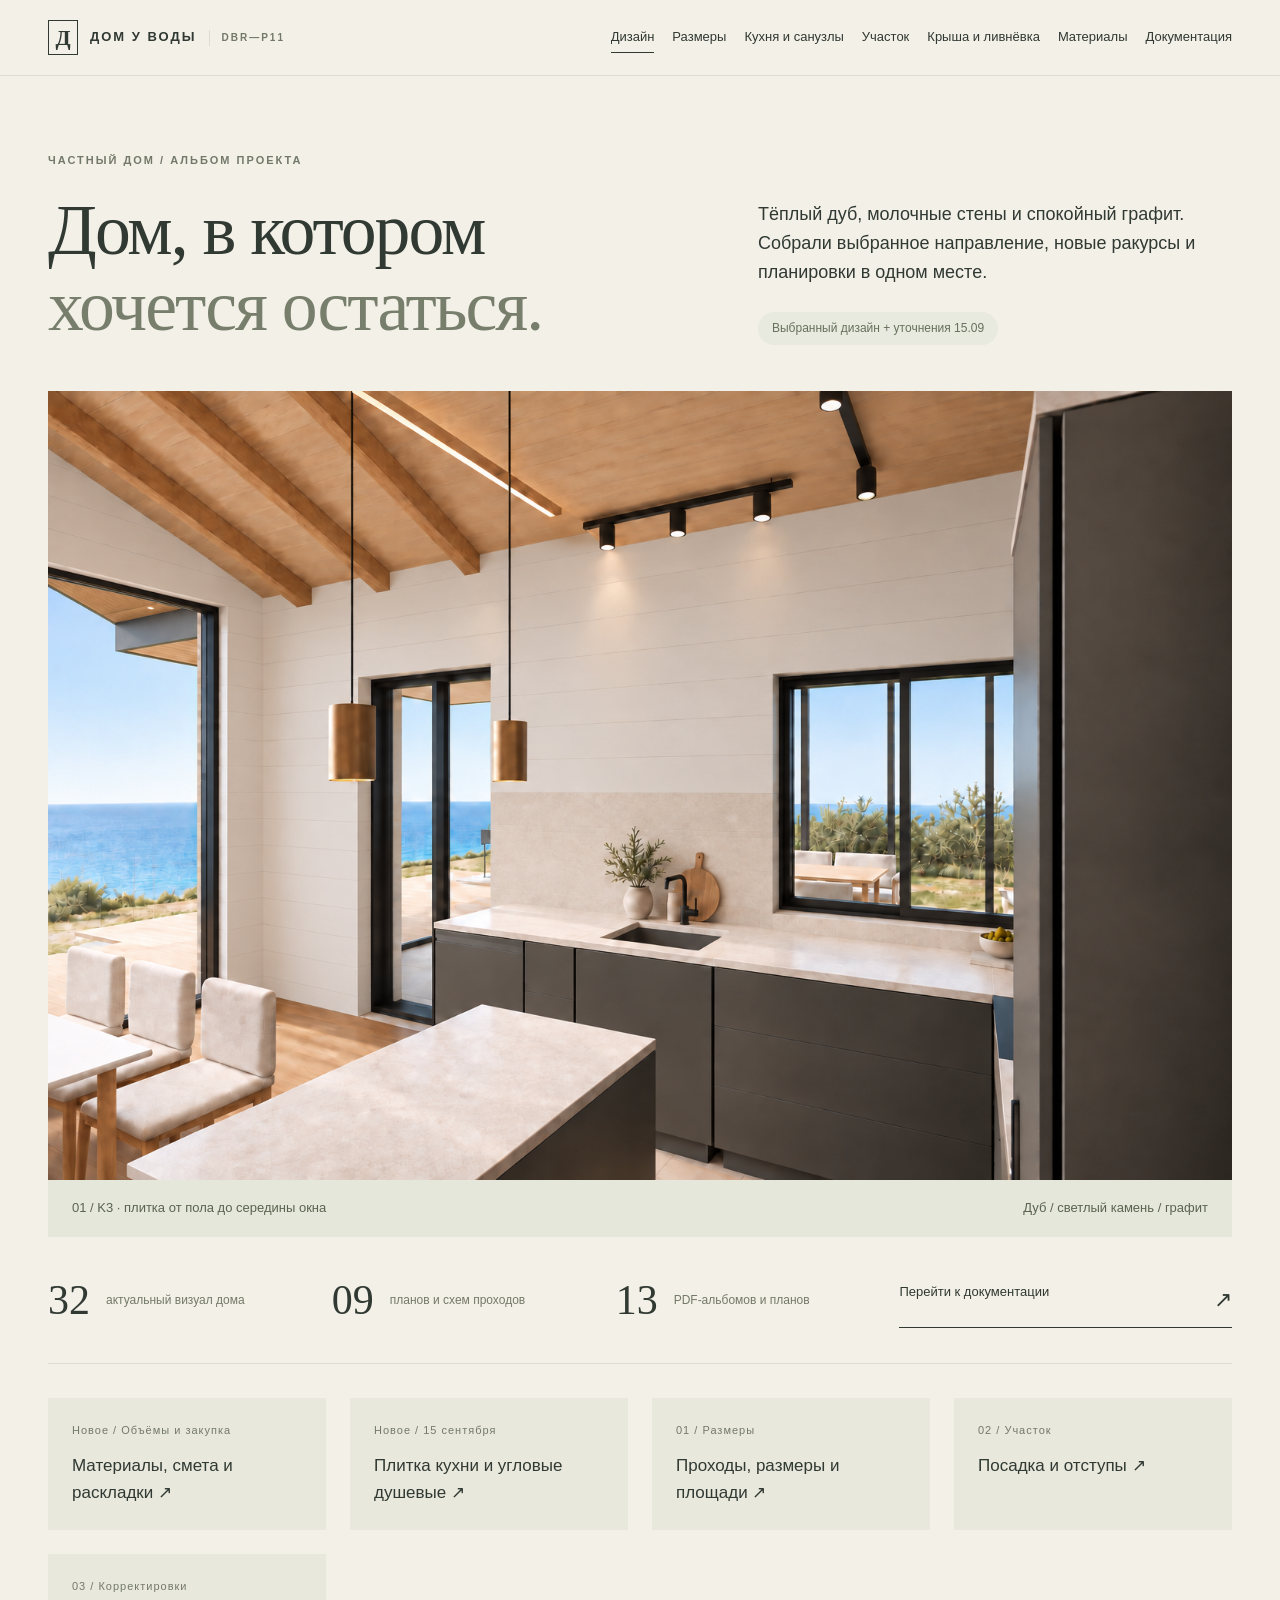
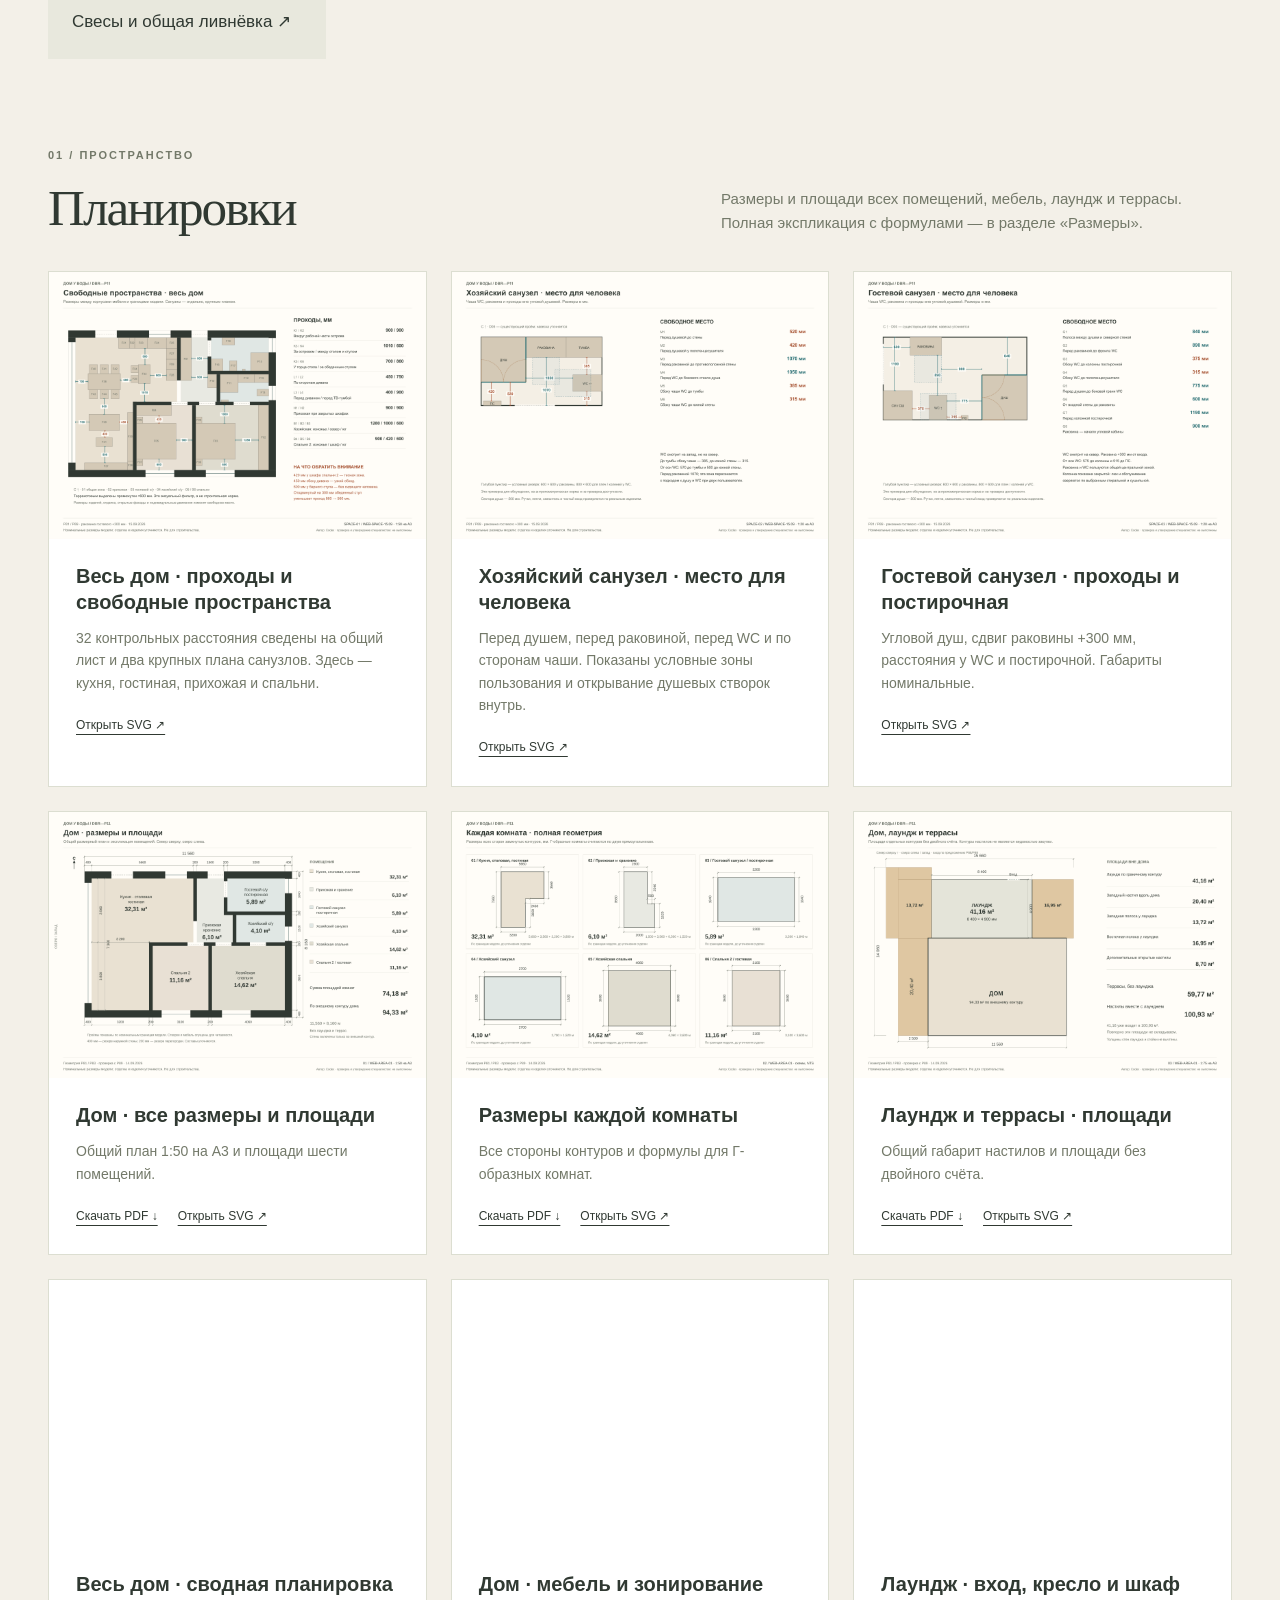
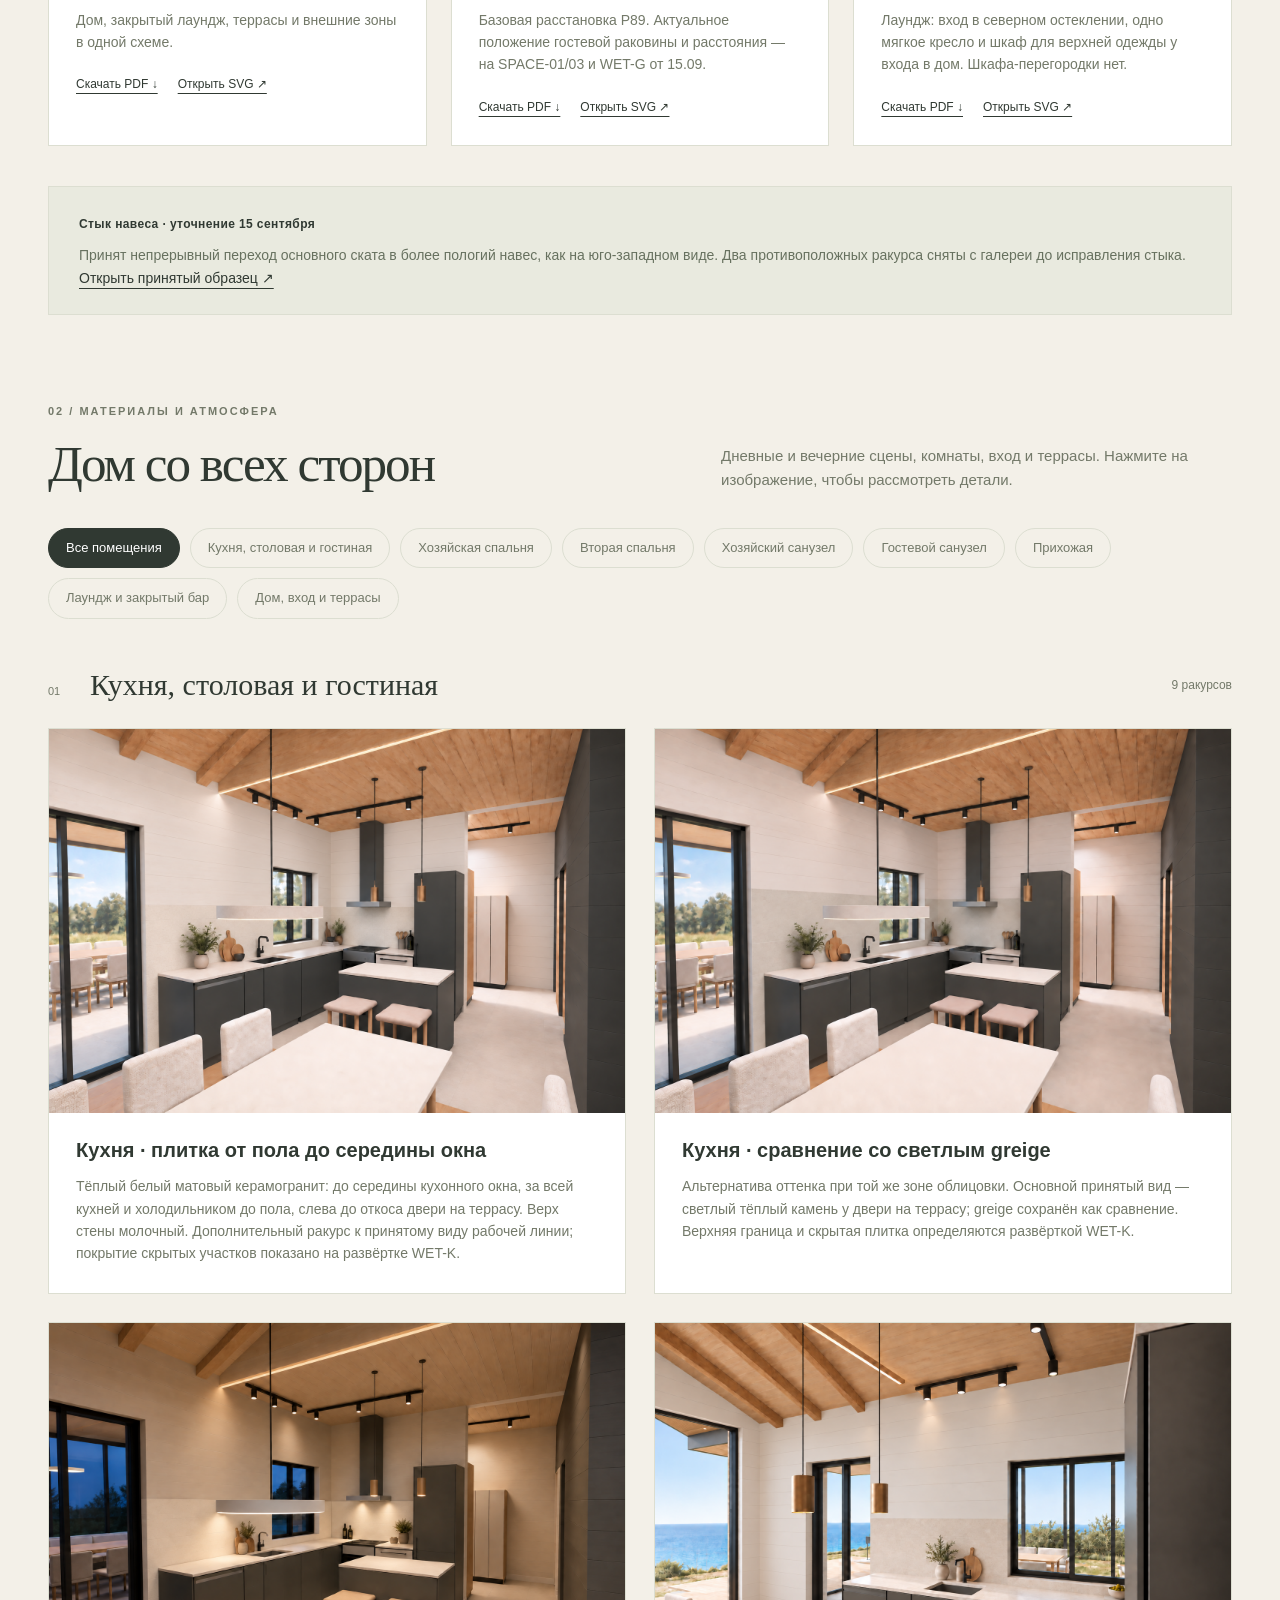
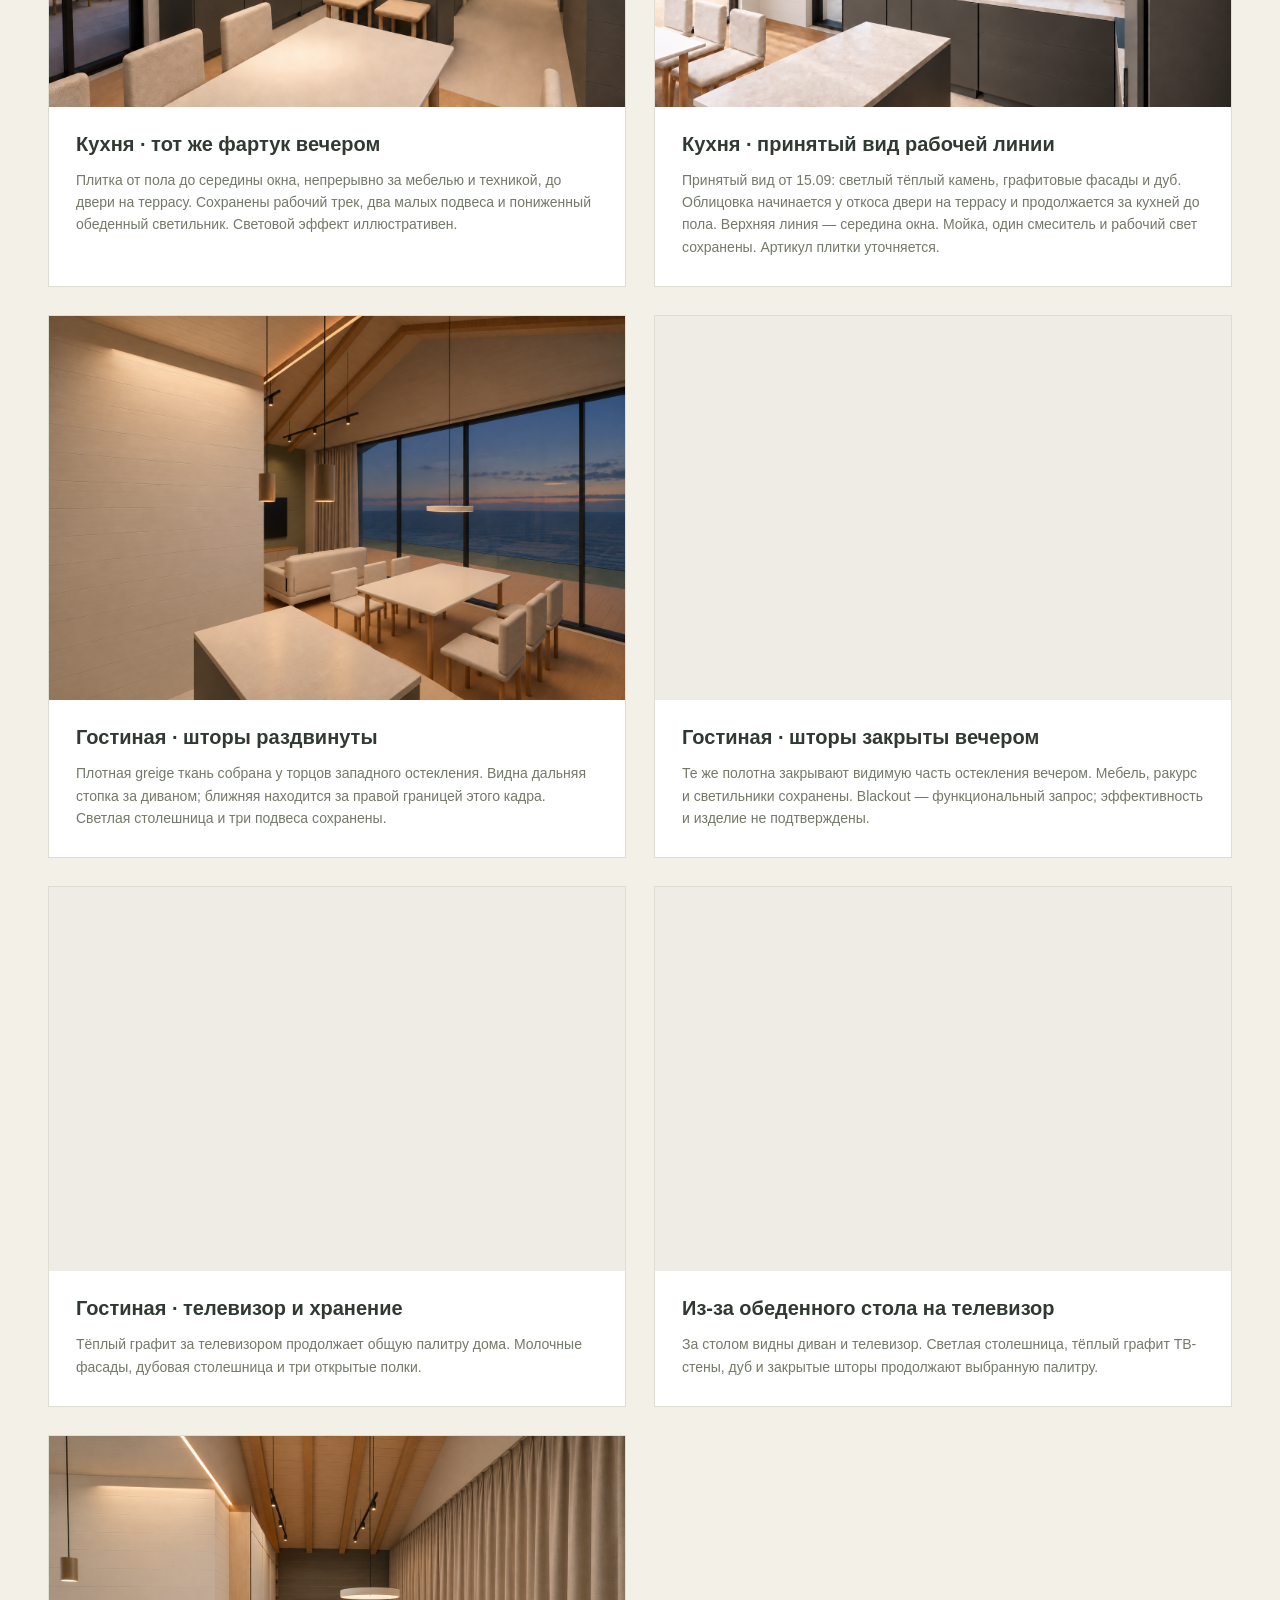
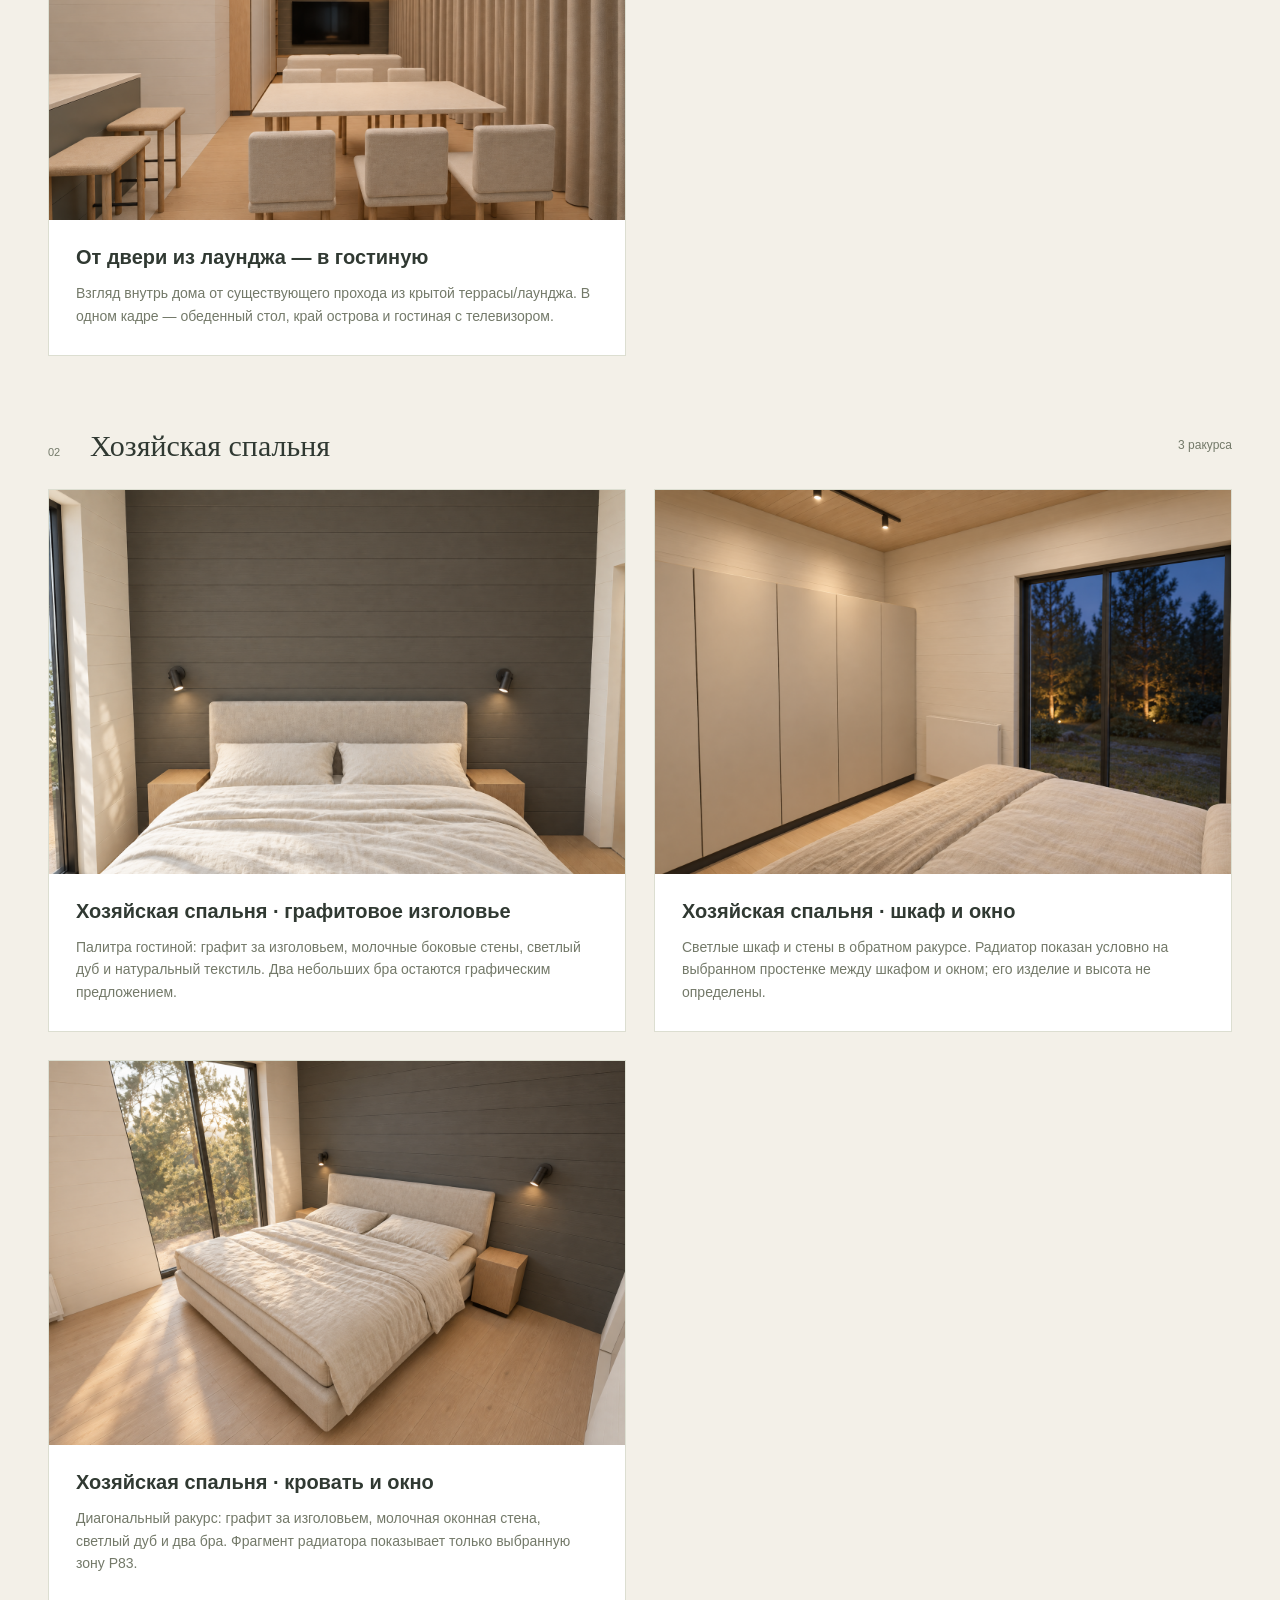
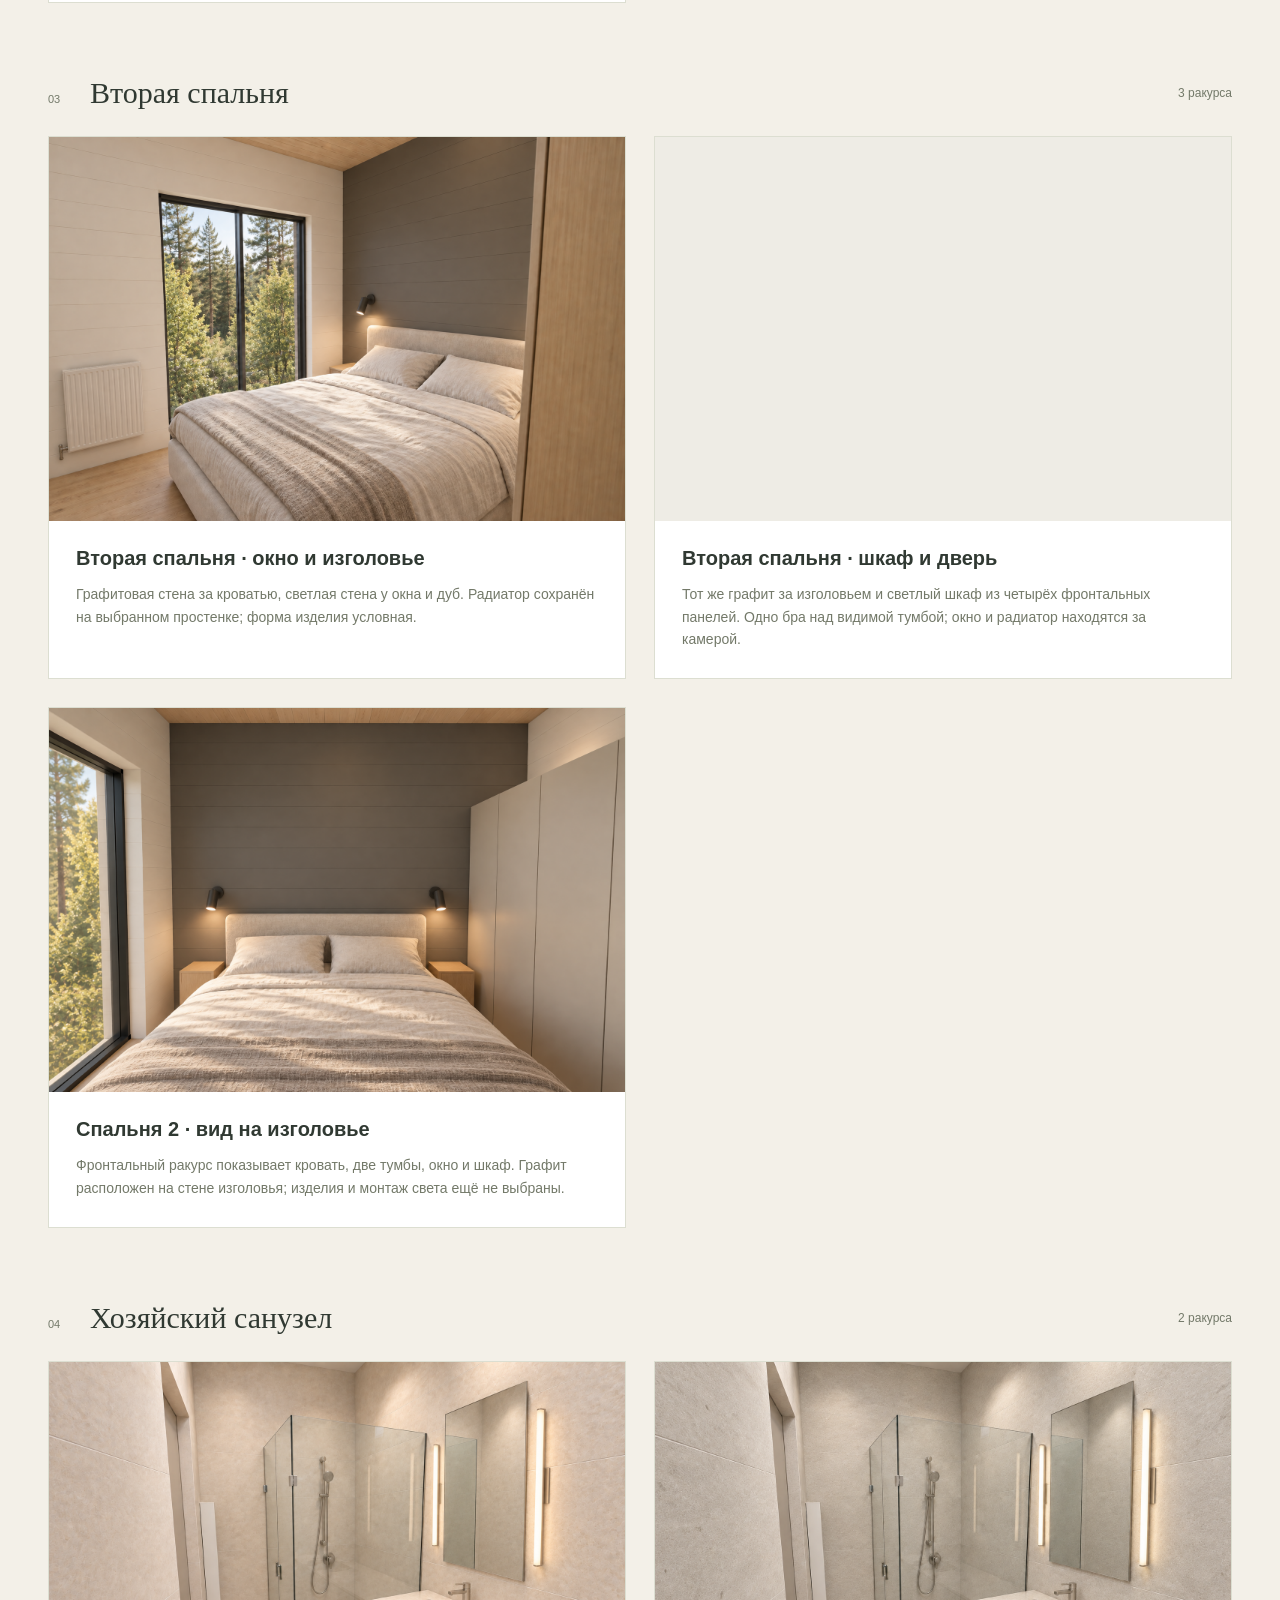
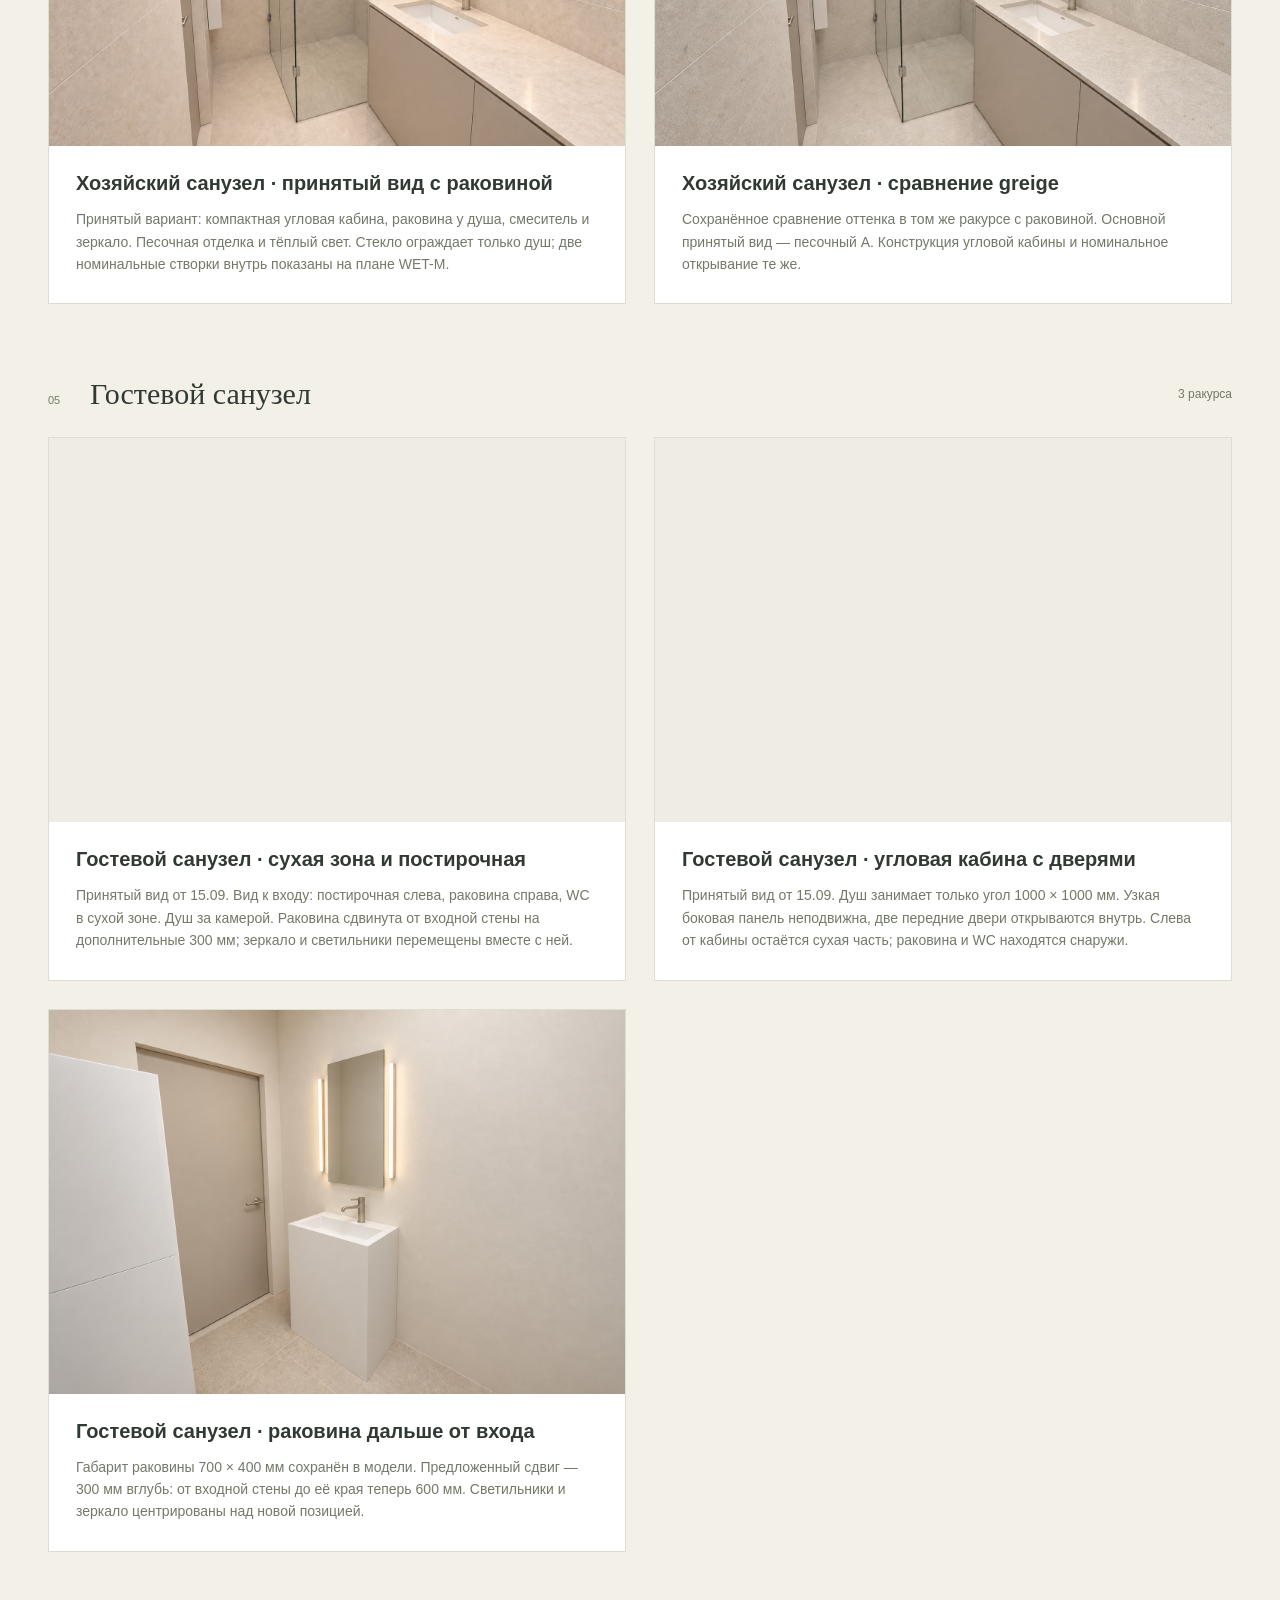
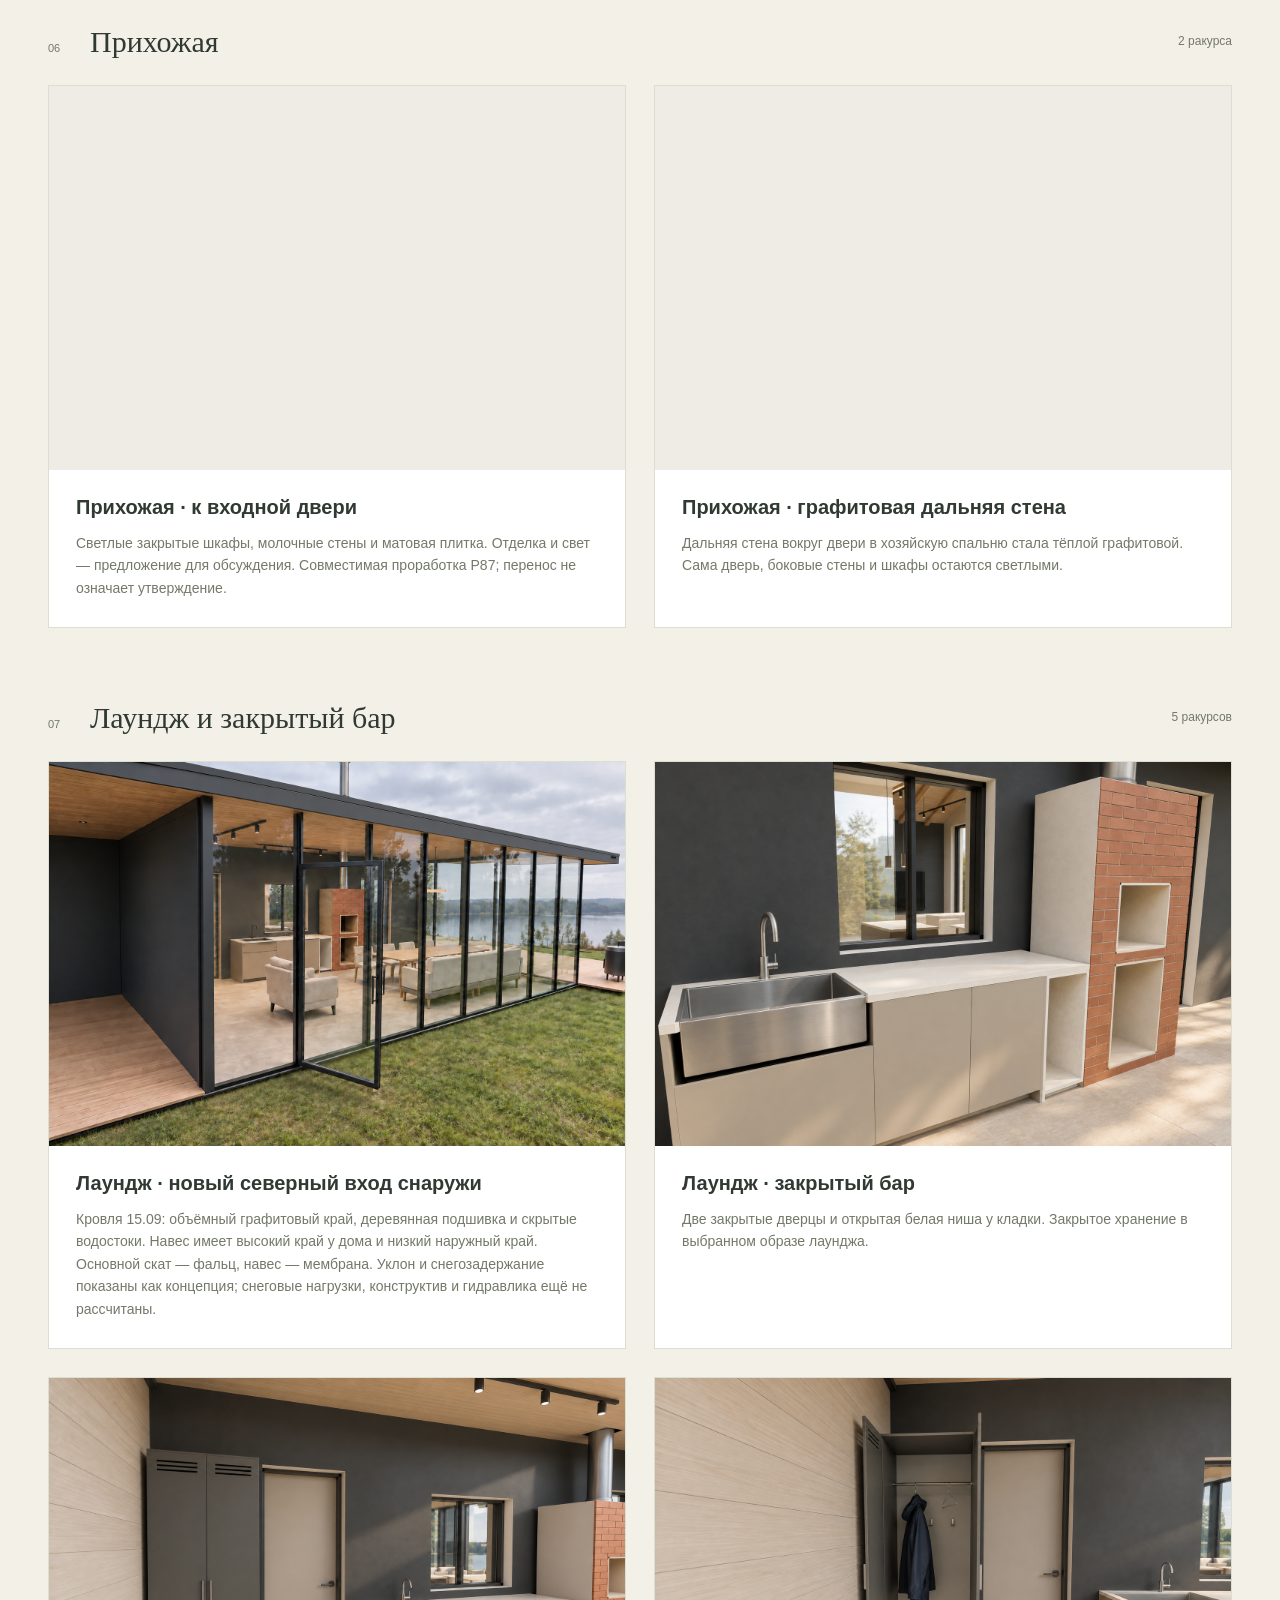
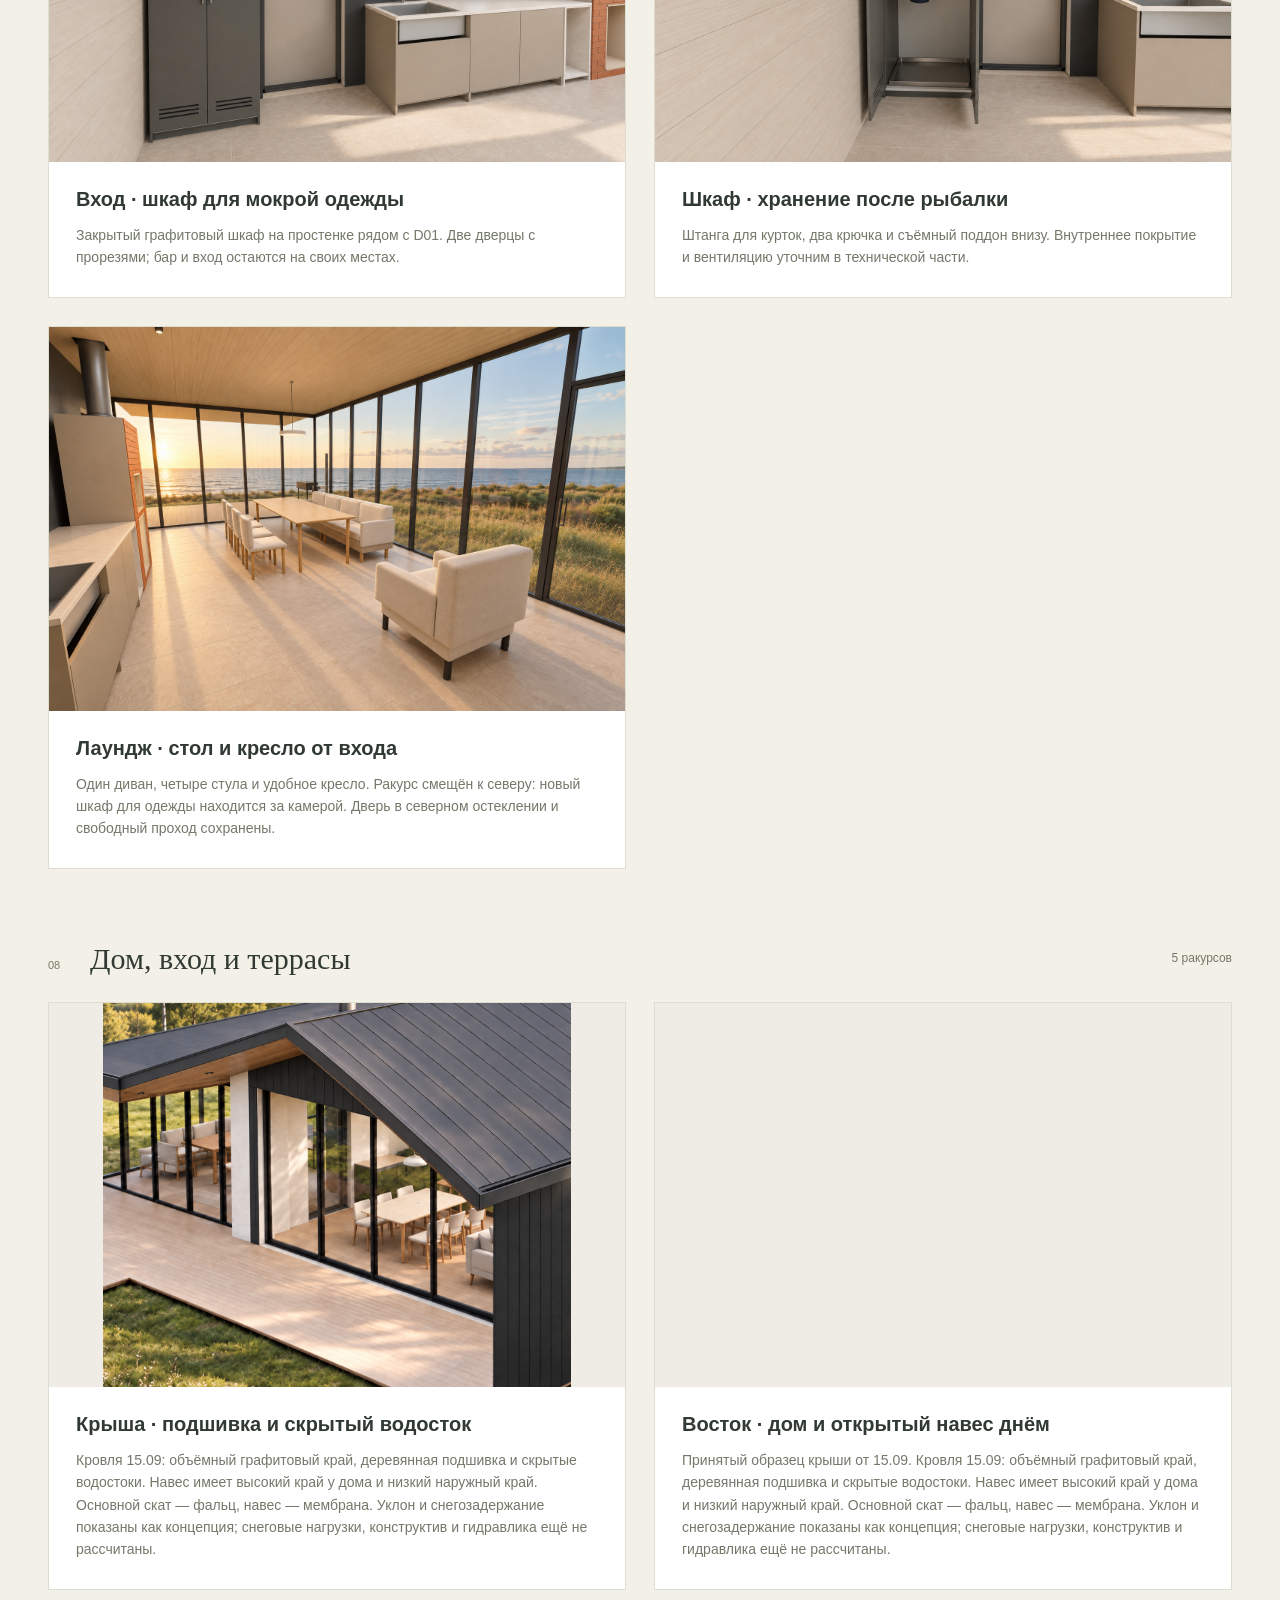
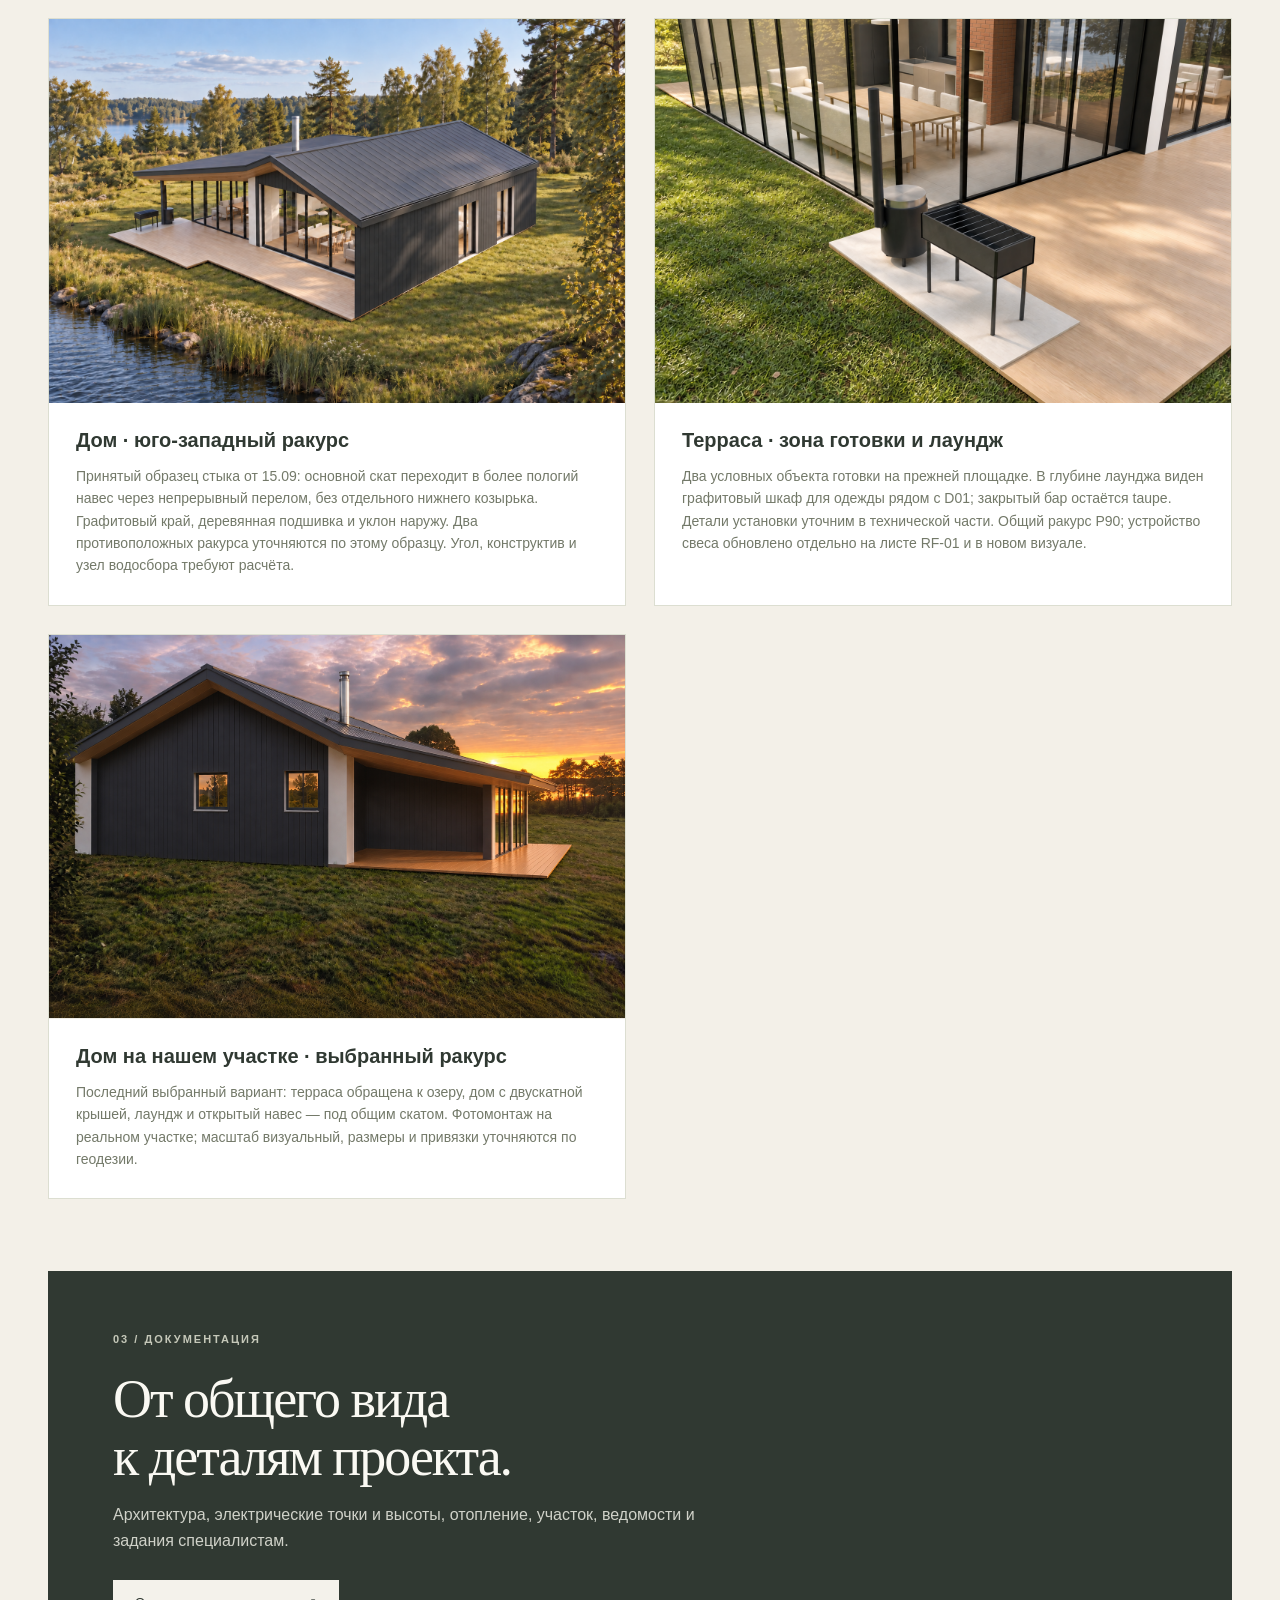
==== docs/index.html @ 64ac526a "Publish Braslav house review site" ====
<!doctype html>
<html lang="ru"><head><meta charset="utf-8"><meta name="viewport" content="width=device-width,initial-scale=1">
<meta name="description" content="Проект дома DBR-P11: планировки, интерьер, экстерьер и техническая документация для согласования.">
<meta name="theme-color" content="#323a35"><title>Дизайн и планировки · Дом у воды</title>
<link rel="stylesheet" href="assets/site.css"><script src="assets/site.js" defer></script></head><body>
<a class="skip" href="#main">К содержанию</a>
<header class="site-header"><a class="brand" href="index.html"><span class="brand-mark">Д</span> ДОМ У ВОДЫ <small>DBR—P11</small></a>
<nav aria-label="Основная навигация"><a aria-current="page" href="index.html">Дизайн</a><a  href="plans.html">Размеры</a><a  href="wet-zones.html">Кухня и санузлы</a><a  href="site-plan.html">Участок</a><a  href="details.html">Крыша и ливнёвка</a><a  href="materials.html">Материалы</a><a  href="technical.html">Документация</a></nav></header>
<main id="main"><section class="intro wrap"><div><p class="eyebrow">Частный дом / Альбом проекта</p><h1>Дом, в котором<br><em>хочется остаться.</em></h1></div><div class="intro-side"><p>Тёплый дуб, молочные стены и спокойный графит. Собрали выбранное направление, новые ракурсы и планировки в одном месте.</p><span class="pill">Выбранный дизайн + уточнения 15.09</span></div></section>
<div class="hero wrap"><a class="zoom" href="assets/wet-2026-09-15/kitchen-midwindow-island.png" data-title="Кухня · принятый вид рабочей линии"><img src="assets/wet-2026-09-15/kitchen-midwindow-island.png" width="1536" height="1024" loading="eager" decoding="async" alt="Кухня · принятый вид рабочей линии"><span class="zoom-label">Смотреть крупнее ↗</span></a><div class="hero-caption"><span>01 / K3 · плитка от пола до середины окна</span><span>Дуб / светлый камень / графит</span></div></div>
<div class="stats wrap"><div><strong>32</strong><span>актуальный визуал дома</span></div><div><strong>09</strong><span>планов и схем проходов</span></div><div><strong>13</strong><span>PDF-альбомов и планов</span></div><a href="technical.html">Перейти к документации <span>↗</span></a></div>
<div class="update-links wrap"><a href="materials.html"><span>Новое / Объёмы и закупка</span><strong>Материалы, смета и раскладки ↗</strong></a><a href="wet-zones.html"><span>Новое / 15 сентября</span><strong>Плитка кухни и угловые душевые ↗</strong></a><a href="plans.html"><span>01 / Размеры</span><strong>Проходы, размеры и площади ↗</strong></a><a href="site-plan.html"><span>02 / Участок</span><strong>Посадка и отступы ↗</strong></a><a href="details.html"><span>03 / Корректировки</span><strong>Свесы и общая ливнёвка ↗</strong></a></div><section class="section wrap" id="plans"><div class="section-heading"><div><p class="eyebrow">01 / Пространство</p><h2>Планировки</h2></div><p>Размеры и площади всех помещений, мебель, лаундж и террасы. Полная экспликация с формулами — в разделе «Размеры».</p></div><div class="plan-grid"><article class="visual-card"><a class="zoom" href="assets/space-2026-09-15/SPACE-01-house.png" data-title="Весь дом · проходы и свободные пространства"><img src="assets/space-2026-09-15/SPACE-01-house.png" width="2200" height="1556" loading="lazy" decoding="async" alt="Весь дом · проходы и свободные пространства"><span class="zoom-label">Смотреть крупнее ↗</span></a><div class="card-copy"><h3>Весь дом · проходы и свободные пространства</h3><p>32 контрольных расстояния сведены на общий лист и два крупных плана санузлов. Здесь — кухня, гостиная, прихожая и спальни.</p><div class="file-links"><a class="" href="assets/space-2026-09-15/SPACE-01-house.svg">Открыть SVG ↗</a></div></div></article><article class="visual-card"><a class="zoom" href="assets/space-2026-09-15/SPACE-02-master.png" data-title="Хозяйский санузел · место для человека"><img src="assets/space-2026-09-15/SPACE-02-master.png" width="2200" height="1556" loading="lazy" decoding="async" alt="Хозяйский санузел · место для человека"><span class="zoom-label">Смотреть крупнее ↗</span></a><div class="card-copy"><h3>Хозяйский санузел · место для человека</h3><p>Перед душем, перед раковиной, перед WC и по сторонам чаши. Показаны условные зоны пользования и открывание душевых створок внутрь.</p><div class="file-links"><a class="" href="assets/space-2026-09-15/SPACE-02-master.svg">Открыть SVG ↗</a></div></div></article><article class="visual-card"><a class="zoom" href="assets/space-2026-09-15/SPACE-03-guest.png" data-title="Гостевой санузел · проходы и постирочная"><img src="assets/space-2026-09-15/SPACE-03-guest.png" width="2200" height="1556" loading="lazy" decoding="async" alt="Гостевой санузел · проходы и постирочная"><span class="zoom-label">Смотреть крупнее ↗</span></a><div class="card-copy"><h3>Гостевой санузел · проходы и постирочная</h3><p>Угловой душ, сдвиг раковины +300 мм, расстояния у WC и постирочной. Габариты номинальные.</p><div class="file-links"><a class="" href="assets/space-2026-09-15/SPACE-03-guest.svg">Открыть SVG ↗</a></div></div></article><article class="visual-card"><a class="zoom" href="assets/plans/AREA-01-house.png" data-title="Дом · все размеры и площади"><img src="assets/plans/AREA-01-house.png" width="2200" height="1556" loading="lazy" decoding="async" alt="Дом · все размеры и площади"><span class="zoom-label">Смотреть крупнее ↗</span></a><div class="card-copy"><h3>Дом · все размеры и площади</h3><p>Общий план 1:50 на A3 и площади шести помещений.</p><div class="file-links"><a class="" href="assets/plans/DBR-P11-room-dimensions.pdf">Скачать PDF ↓</a><a class="" href="assets/plans/AREA-01-house.svg">Открыть SVG ↗</a></div></div></article><article class="visual-card"><a class="zoom" href="assets/plans/AREA-02-rooms.png" data-title="Размеры каждой комнаты"><img src="assets/plans/AREA-02-rooms.png" width="2200" height="1556" loading="lazy" decoding="async" alt="Размеры каждой комнаты"><span class="zoom-label">Смотреть крупнее ↗</span></a><div class="card-copy"><h3>Размеры каждой комнаты</h3><p>Все стороны контуров и формулы для Г-образных комнат.</p><div class="file-links"><a class="" href="assets/plans/DBR-P11-room-dimensions.pdf">Скачать PDF ↓</a><a class="" href="assets/plans/AREA-02-rooms.svg">Открыть SVG ↗</a></div></div></article><article class="visual-card"><a class="zoom" href="assets/plans/AREA-03-terraces.png" data-title="Лаундж и террасы · площади"><img src="assets/plans/AREA-03-terraces.png" width="2200" height="1556" loading="lazy" decoding="async" alt="Лаундж и террасы · площади"><span class="zoom-label">Смотреть крупнее ↗</span></a><div class="card-copy"><h3>Лаундж и террасы · площади</h3><p>Общий габарит настилов и площади без двойного счёта.</p><div class="file-links"><a class="" href="assets/plans/DBR-P11-room-dimensions.pdf">Скачать PDF ↓</a><a class="" href="assets/plans/AREA-03-terraces.svg">Открыть SVG ↗</a></div></div></article><article class="visual-card"><a class="zoom" href="assets/plans/P89-PLAN-01.png" data-title="Весь дом · сводная планировка"><img src="assets/plans/P89-PLAN-01.png" width="2000" height="1415" loading="lazy" decoding="async" alt="Весь дом · сводная планировка"><span class="zoom-label">Смотреть крупнее ↗</span></a><div class="card-copy"><h3>Весь дом · сводная планировка</h3><p>Дом, закрытый лаундж, террасы и внешние зоны в одной схеме.</p><div class="file-links"><a class="" href="assets/technical/P89/P89-PLAN-01.pdf">Скачать PDF ↓</a><a class="" href="assets/plans/P89-PLAN-01.svg">Открыть SVG ↗</a></div></div></article><article class="visual-card"><a class="zoom" href="assets/plans/P89-PLAN-02.png" data-title="Дом · мебель и зонирование"><img src="assets/plans/P89-PLAN-02.png" width="2000" height="1415" loading="lazy" decoding="async" alt="Дом · мебель и зонирование"><span class="zoom-label">Смотреть крупнее ↗</span></a><div class="card-copy"><h3>Дом · мебель и зонирование</h3><p>Базовая расстановка P89. Актуальное положение гостевой раковины и расстояния — на SPACE-01/03 и WET-G от 15.09.</p><div class="file-links"><a class="" href="assets/technical/P89/P89-PLAN-02.pdf">Скачать PDF ↓</a><a class="" href="assets/plans/P89-PLAN-02.svg">Открыть SVG ↗</a></div></div></article><article class="visual-card"><a class="zoom" href="assets/plans/P89-PLAN-03.png" data-title="Лаундж · вход, кресло и шкаф"><img src="assets/plans/P89-PLAN-03.png" width="2000" height="1415" loading="lazy" decoding="async" alt="Лаундж · вход, кресло и шкаф"><span class="zoom-label">Смотреть крупнее ↗</span></a><div class="card-copy"><h3>Лаундж · вход, кресло и шкаф</h3><p>Лаундж: вход в северном остеклении, одно мягкое кресло и шкаф для верхней одежды у входа в дом. Шкафа-перегородки нет.</p><div class="file-links"><a class="" href="assets/technical/P89/P89-PLAN-03.pdf">Скачать PDF ↓</a><a class="" href="assets/plans/P89-PLAN-03.svg">Открыть SVG ↗</a></div></div></article></div></section>
<div class="status-note wrap spaced"><strong>Стык навеса · уточнение 15 сентября</strong><p>Принят непрерывный переход основного ската в более пологий навес, как на юго-западном виде. Два противоположных ракурса сняты с галереи до исправления стыка.</p><a href="details.html#roof">Открыть принятый образец ↗</a></div><section class="section wrap" id="gallery"><div class="section-heading"><div><p class="eyebrow">02 / Материалы и атмосфера</p><h2>Дом со всех сторон</h2></div><p>Дневные и вечерние сцены, комнаты, вход и террасы. Нажмите на изображение, чтобы рассмотреть детали.</p></div>
<div class="room-nav" role="group" aria-label="Фильтр по помещениям"><button class="selected" data-room="all" aria-pressed="true">Все помещения</button><button data-room="common" aria-pressed="false">Кухня, столовая и гостиная</button><button data-room="master_bedroom" aria-pressed="false">Хозяйская спальня</button><button data-room="bedroom2" aria-pressed="false">Вторая спальня</button><button data-room="master_bath" aria-pressed="false">Хозяйский санузел</button><button data-room="guest_bath" aria-pressed="false">Гостевой санузел</button><button data-room="hall" aria-pressed="false">Прихожая</button><button data-room="lounge" aria-pressed="false">Лаундж и закрытый бар</button><button data-room="exterior" aria-pressed="false">Дом, вход и террасы</button></div><div id="rooms"><section class="room-section" data-section="common"><div class="room-heading"><h3><span>01</span>Кухня, столовая и гостиная</h3><span>9 ракурсов</span></div><div class="visual-grid"><article class="visual-card"><a class="zoom" href="assets/wet-2026-09-15/kitchen-midwindow-ivory.png" data-title="Кухня · плитка от пола до середины окна"><img src="assets/wet-2026-09-15/kitchen-midwindow-ivory.png" width="1536" height="1024" loading="lazy" decoding="async" alt="Кухня · плитка от пола до середины окна"><span class="zoom-label">Смотреть крупнее ↗</span></a><div class="card-copy"><h3>Кухня · плитка от пола до середины окна</h3><p>Тёплый белый матовый керамогранит: до середины кухонного окна, за всей кухней и холодильником до пола, слева до откоса двери на террасу. Верх стены молочный. Дополнительный ракурс к принятому виду рабочей линии; покрытие скрытых участков показано на развёртке WET-K.</p></div></article><article class="visual-card"><a class="zoom" href="assets/wet-2026-09-15/kitchen-midwindow-greige.png" data-title="Кухня · сравнение со светлым greige"><img src="assets/wet-2026-09-15/kitchen-midwindow-greige.png" width="1536" height="1024" loading="lazy" decoding="async" alt="Кухня · сравнение со светлым greige"><span class="zoom-label">Смотреть крупнее ↗</span></a><div class="card-copy"><h3>Кухня · сравнение со светлым greige</h3><p>Альтернатива оттенка при той же зоне облицовки. Основной принятый вид — светлый тёплый камень у двери на террасу; greige сохранён как сравнение. Верхняя граница и скрытая плитка определяются развёрткой WET-K.</p></div></article><article class="visual-card"><a class="zoom" href="assets/wet-2026-09-15/kitchen-midwindow-evening.png" data-title="Кухня · тот же фартук вечером"><img src="assets/wet-2026-09-15/kitchen-midwindow-evening.png" width="1536" height="1024" loading="lazy" decoding="async" alt="Кухня · тот же фартук вечером"><span class="zoom-label">Смотреть крупнее ↗</span></a><div class="card-copy"><h3>Кухня · тот же фартук вечером</h3><p>Плитка от пола до середины окна, непрерывно за мебелью и техникой, до двери на террасу. Сохранены рабочий трек, два малых подвеса и пониженный обеденный светильник. Световой эффект иллюстративен.</p></div></article><article class="visual-card"><a class="zoom" href="assets/wet-2026-09-15/kitchen-midwindow-island.png" data-title="Кухня · принятый вид рабочей линии"><img src="assets/wet-2026-09-15/kitchen-midwindow-island.png" width="1536" height="1024" loading="lazy" decoding="async" alt="Кухня · принятый вид рабочей линии"><span class="zoom-label">Смотреть крупнее ↗</span></a><div class="card-copy"><h3>Кухня · принятый вид рабочей линии</h3><p>Принятый вид от 15.09: светлый тёплый камень, графитовые фасады и дуб. Облицовка начинается у откоса двери на террасу и продолжается за кухней до пола. Верхняя линия — середина окна. Мойка, один смеситель и рабочий свет сохранены. Артикул плитки уточняется.</p></div></article><article class="visual-card"><a class="zoom" href="assets/visuals/living-curtains-open.png" data-title="Гостиная · шторы раздвинуты"><img src="assets/visuals/living-curtains-open.png" width="1536" height="1024" loading="lazy" decoding="async" alt="Гостиная · шторы раздвинуты"><span class="zoom-label">Смотреть крупнее ↗</span></a><div class="card-copy"><h3>Гостиная · шторы раздвинуты</h3><p>Плотная greige ткань собрана у торцов западного остекления. Видна дальняя стопка за диваном; ближняя находится за правой границей этого кадра. Светлая столешница и три подвеса сохранены.</p></div></article><article class="visual-card"><a class="zoom" href="assets/visuals/living-curtains-closed.png" data-title="Гостиная · шторы закрыты вечером"><img src="assets/visuals/living-curtains-closed.png" width="1536" height="1024" loading="lazy" decoding="async" alt="Гостиная · шторы закрыты вечером"><span class="zoom-label">Смотреть крупнее ↗</span></a><div class="card-copy"><h3>Гостиная · шторы закрыты вечером</h3><p>Те же полотна закрывают видимую часть остекления вечером. Мебель, ракурс и светильники сохранены. Blackout — функциональный запрос; эффективность и изделие не подтверждены.</p></div></article><article class="visual-card"><a class="zoom" href="assets/visuals/living-media-current.png" data-title="Гостиная · телевизор и хранение"><img src="assets/visuals/living-media-current.png" width="1536" height="1024" loading="lazy" decoding="async" alt="Гостиная · телевизор и хранение"><span class="zoom-label">Смотреть крупнее ↗</span></a><div class="card-copy"><h3>Гостиная · телевизор и хранение</h3><p>Тёплый графит за телевизором продолжает общую палитру дома. Молочные фасады, дубовая столешница и три открытые полки.</p></div></article><article class="visual-card"><a class="zoom" href="assets/visuals/living-behind-dining-to-tv.png" data-title="Из-за обеденного стола на телевизор"><img src="assets/visuals/living-behind-dining-to-tv.png" width="1536" height="1024" loading="lazy" decoding="async" alt="Из-за обеденного стола на телевизор"><span class="zoom-label">Смотреть крупнее ↗</span></a><div class="card-copy"><h3>Из-за обеденного стола на телевизор</h3><p>За столом видны диван и телевизор. Светлая столешница, тёплый графит ТВ-стены, дуб и закрытые шторы продолжают выбранную палитру.</p></div></article><article class="visual-card"><a class="zoom" href="assets/visuals/living-from-D02-threshold.png" data-title="От двери из лаунджа — в гостиную"><img src="assets/visuals/living-from-D02-threshold.png" width="1536" height="1024" loading="lazy" decoding="async" alt="От двери из лаунджа — в гостиную"><span class="zoom-label">Смотреть крупнее ↗</span></a><div class="card-copy"><h3>От двери из лаунджа — в гостиную</h3><p>Взгляд внутрь дома от существующего прохода из крытой террасы/лаунджа. В одном кадре — обеденный стол, край острова и гостиная с телевизором.</p></div></article></div></section><section class="room-section" data-section="master_bedroom"><div class="room-heading"><h3><span>02</span>Хозяйская спальня</h3><span>3 ракурса</span></div><div class="visual-grid"><article class="visual-card"><a class="zoom" href="assets/visuals/master-bedroom-main.png" data-title="Хозяйская спальня · графитовое изголовье"><img src="assets/visuals/master-bedroom-main.png" width="1536" height="1024" loading="lazy" decoding="async" alt="Хозяйская спальня · графитовое изголовье"><span class="zoom-label">Смотреть крупнее ↗</span></a><div class="card-copy"><h3>Хозяйская спальня · графитовое изголовье</h3><p>Палитра гостиной: графит за изголовьем, молочные боковые стены, светлый дуб и натуральный текстиль. Два небольших бра остаются графическим предложением.</p></div></article><article class="visual-card"><a class="zoom" href="assets/visuals/master-bedroom-reverse.png" data-title="Хозяйская спальня · шкаф и окно"><img src="assets/visuals/master-bedroom-reverse.png" width="1536" height="1024" loading="lazy" decoding="async" alt="Хозяйская спальня · шкаф и окно"><span class="zoom-label">Смотреть крупнее ↗</span></a><div class="card-copy"><h3>Хозяйская спальня · шкаф и окно</h3><p>Светлые шкаф и стены в обратном ракурсе. Радиатор показан условно на выбранном простенке между шкафом и окном; его изделие и высота не определены.</p></div></article><article class="visual-card"><a class="zoom" href="assets/visuals/master-bedroom-diagonal.png" data-title="Хозяйская спальня · кровать и окно"><img src="assets/visuals/master-bedroom-diagonal.png" width="1536" height="1024" loading="lazy" decoding="async" alt="Хозяйская спальня · кровать и окно"><span class="zoom-label">Смотреть крупнее ↗</span></a><div class="card-copy"><h3>Хозяйская спальня · кровать и окно</h3><p>Диагональный ракурс: графит за изголовьем, молочная оконная стена, светлый дуб и два бра. Фрагмент радиатора показывает только выбранную зону P83.</p></div></article></div></section><section class="room-section" data-section="bedroom2"><div class="room-heading"><h3><span>03</span>Вторая спальня</h3><span>3 ракурса</span></div><div class="visual-grid"><article class="visual-card"><a class="zoom" href="assets/visuals/bedroom2-main.png" data-title="Вторая спальня · окно и изголовье"><img src="assets/visuals/bedroom2-main.png" width="1536" height="1024" loading="lazy" decoding="async" alt="Вторая спальня · окно и изголовье"><span class="zoom-label">Смотреть крупнее ↗</span></a><div class="card-copy"><h3>Вторая спальня · окно и изголовье</h3><p>Графитовая стена за кроватью, светлая стена у окна и дуб. Радиатор сохранён на выбранном простенке; форма изделия условная.</p></div></article><article class="visual-card"><a class="zoom" href="assets/visuals/bedroom2-reverse.png" data-title="Вторая спальня · шкаф и дверь"><img src="assets/visuals/bedroom2-reverse.png" width="1536" height="1024" loading="lazy" decoding="async" alt="Вторая спальня · шкаф и дверь"><span class="zoom-label">Смотреть крупнее ↗</span></a><div class="card-copy"><h3>Вторая спальня · шкаф и дверь</h3><p>Тот же графит за изголовьем и светлый шкаф из четырёх фронтальных панелей. Одно бра над видимой тумбой; окно и радиатор находятся за камерой.</p></div></article><article class="visual-card"><a class="zoom" href="assets/visuals/bedroom2-front.png" data-title="Спальня 2 · вид на изголовье"><img src="assets/visuals/bedroom2-front.png" width="1536" height="1024" loading="lazy" decoding="async" alt="Спальня 2 · вид на изголовье"><span class="zoom-label">Смотреть крупнее ↗</span></a><div class="card-copy"><h3>Спальня 2 · вид на изголовье</h3><p>Фронтальный ракурс показывает кровать, две тумбы, окно и шкаф. Графит расположен на стене изголовья; изделия и монтаж света ещё не выбраны.</p></div></article></div></section><section class="room-section" data-section="master_bath"><div class="room-heading"><h3><span>04</span>Хозяйский санузел</h3><span>2 ракурса</span></div><div class="visual-grid"><article class="visual-card"><a class="zoom" href="assets/wet-2026-09-15/master-accepted-basin.png" data-title="Хозяйский санузел · принятый вид с раковиной"><img src="assets/wet-2026-09-15/master-accepted-basin.png" width="1536" height="1024" loading="lazy" decoding="async" alt="Хозяйский санузел · принятый вид с раковиной"><span class="zoom-label">Смотреть крупнее ↗</span></a><div class="card-copy"><h3>Хозяйский санузел · принятый вид с раковиной</h3><p>Принятый вариант: компактная угловая кабина, раковина у душа, смеситель и зеркало. Песочная отделка и тёплый свет. Стекло ограждает только душ; две номинальные створки внутрь показаны на плане WET-M.</p></div></article><article class="visual-card"><a class="zoom" href="assets/wet-2026-09-15/master-basin-greige.png" data-title="Хозяйский санузел · сравнение greige"><img src="assets/wet-2026-09-15/master-basin-greige.png" width="1536" height="1024" loading="lazy" decoding="async" alt="Хозяйский санузел · сравнение greige"><span class="zoom-label">Смотреть крупнее ↗</span></a><div class="card-copy"><h3>Хозяйский санузел · сравнение greige</h3><p>Сохранённое сравнение оттенка в том же ракурсе с раковиной. Основной принятый вид — песочный A. Конструкция угловой кабины и номинальное открывание те же.</p></div></article></div></section><section class="room-section" data-section="guest_bath"><div class="room-heading"><h3><span>05</span>Гостевой санузел</h3><span>3 ракурса</span></div><div class="visual-grid"><article class="visual-card"><a class="zoom" href="assets/wet-2026-09-15/guest-dry-zone.png" data-title="Гостевой санузел · сухая зона и постирочная"><img src="assets/wet-2026-09-15/guest-dry-zone.png" width="1536" height="1024" loading="lazy" decoding="async" alt="Гостевой санузел · сухая зона и постирочная"><span class="zoom-label">Смотреть крупнее ↗</span></a><div class="card-copy"><h3>Гостевой санузел · сухая зона и постирочная</h3><p>Принятый вид от 15.09. Вид к входу: постирочная слева, раковина справа, WC в сухой зоне. Душ за камерой. Раковина сдвинута от входной стены на дополнительные 300 мм; зеркало и светильники перемещены вместе с ней.</p></div></article><article class="visual-card"><a class="zoom" href="assets/wet-2026-09-15/guest-shower-corner.png" data-title="Гостевой санузел · угловая кабина с дверями"><img src="assets/wet-2026-09-15/guest-shower-corner.png" width="1536" height="1024" loading="lazy" decoding="async" alt="Гостевой санузел · угловая кабина с дверями"><span class="zoom-label">Смотреть крупнее ↗</span></a><div class="card-copy"><h3>Гостевой санузел · угловая кабина с дверями</h3><p>Принятый вид от 15.09. Душ занимает только угол 1000 × 1000 мм. Узкая боковая панель неподвижна, две передние двери открываются внутрь. Слева от кабины остаётся сухая часть; раковина и WC находятся снаружи.</p></div></article><article class="visual-card"><a class="zoom" href="assets/wet-2026-09-15/guest-basin-shift.png" data-title="Гостевой санузел · раковина дальше от входа"><img src="assets/wet-2026-09-15/guest-basin-shift.png" width="1536" height="1024" loading="lazy" decoding="async" alt="Гостевой санузел · раковина дальше от входа"><span class="zoom-label">Смотреть крупнее ↗</span></a><div class="card-copy"><h3>Гостевой санузел · раковина дальше от входа</h3><p>Габарит раковины 700 × 400 мм сохранён в модели. Предложенный сдвиг — 300 мм вглубь: от входной стены до её края теперь 600 мм. Светильники и зеркало центрированы над новой позицией.</p></div></article></div></section><section class="room-section" data-section="hall"><div class="room-heading"><h3><span>06</span>Прихожая</h3><span>2 ракурса</span></div><div class="visual-grid"><article class="visual-card"><a class="zoom" href="assets/visuals/hall-to-entry.png" data-title="Прихожая · к входной двери"><img src="assets/visuals/hall-to-entry.png" width="1536" height="1024" loading="lazy" decoding="async" alt="Прихожая · к входной двери"><span class="zoom-label">Смотреть крупнее ↗</span></a><div class="card-copy"><h3>Прихожая · к входной двери</h3><p>Светлые закрытые шкафы, молочные стены и матовая плитка. Отделка и свет — предложение для обсуждения. Совместимая проработка P87; перенос не означает утверждение.</p></div></article><article class="visual-card"><a class="zoom" href="assets/visuals/hall-graphite-endwall.png" data-title="Прихожая · графитовая дальняя стена"><img src="assets/visuals/hall-graphite-endwall.png" width="1536" height="1024" loading="lazy" decoding="async" alt="Прихожая · графитовая дальняя стена"><span class="zoom-label">Смотреть крупнее ↗</span></a><div class="card-copy"><h3>Прихожая · графитовая дальняя стена</h3><p>Дальняя стена вокруг двери в хозяйскую спальню стала тёплой графитовой. Сама дверь, боковые стены и шкафы остаются светлыми.</p></div></article></div></section><section class="room-section" data-section="lounge"><div class="room-heading"><h3><span>07</span>Лаундж и закрытый бар</h3><span>5 ракурсов</span></div><div class="visual-grid"><article class="visual-card"><a class="zoom" href="assets/rain-2026-09-15/lounge-entry.png" data-title="Лаундж · новый северный вход снаружи"><img src="assets/rain-2026-09-15/lounge-entry.png" width="1536" height="1024" loading="lazy" decoding="async" alt="Лаундж · новый северный вход снаружи"><span class="zoom-label">Смотреть крупнее ↗</span></a><div class="card-copy"><h3>Лаундж · новый северный вход снаружи</h3><p>Кровля 15.09: объёмный графитовый край, деревянная подшивка и скрытые водостоки. Навес имеет высокий край у дома и низкий наружный край. Основной скат — фальц, навес — мембрана. Уклон и снегозадержание показаны как концепция; снеговые нагрузки, конструктив и гидравлика ещё не рассчитаны.</p></div></article><article class="visual-card"><a class="zoom" href="assets/visuals/bar-current.png" data-title="Лаундж · закрытый бар"><img src="assets/visuals/bar-current.png" width="1536" height="1024" loading="lazy" decoding="async" alt="Лаундж · закрытый бар"><span class="zoom-label">Смотреть крупнее ↗</span></a><div class="card-copy"><h3>Лаундж · закрытый бар</h3><p>Две закрытые дверцы и открытая белая ниша у кладки. Закрытое хранение в выбранном образе лаунджа.</p></div></article><article class="visual-card"><a class="zoom" href="assets/visuals/wet-coat-cabinet-closed.png" data-title="Вход · шкаф для мокрой одежды"><img src="assets/visuals/wet-coat-cabinet-closed.png" width="1536" height="1024" loading="lazy" decoding="async" alt="Вход · шкаф для мокрой одежды"><span class="zoom-label">Смотреть крупнее ↗</span></a><div class="card-copy"><h3>Вход · шкаф для мокрой одежды</h3><p>Закрытый графитовый шкаф на простенке рядом с D01. Две дверцы с прорезями; бар и вход остаются на своих местах.</p></div></article><article class="visual-card"><a class="zoom" href="assets/visuals/wet-coat-cabinet-open.png" data-title="Шкаф · хранение после рыбалки"><img src="assets/visuals/wet-coat-cabinet-open.png" width="1536" height="1024" loading="lazy" decoding="async" alt="Шкаф · хранение после рыбалки"><span class="zoom-label">Смотреть крупнее ↗</span></a><div class="card-copy"><h3>Шкаф · хранение после рыбалки</h3><p>Штанга для курток, два крючка и съёмный поддон внизу. Внутреннее покрытие и вентиляцию уточним в технической части.</p></div></article><article class="visual-card"><a class="zoom" href="assets/visuals/lounge-entry-wet-armchair.png" data-title="Лаундж · стол и кресло от входа"><img src="assets/visuals/lounge-entry-wet-armchair.png" width="1536" height="1024" loading="lazy" decoding="async" alt="Лаундж · стол и кресло от входа"><span class="zoom-label">Смотреть крупнее ↗</span></a><div class="card-copy"><h3>Лаундж · стол и кресло от входа</h3><p>Один диван, четыре стула и удобное кресло. Ракурс смещён к северу: новый шкаф для одежды находится за камерой. Дверь в северном остеклении и свободный проход сохранены.</p></div></article></div></section><section class="room-section" data-section="exterior"><div class="room-heading"><h3><span>08</span>Дом, вход и террасы</h3><span>5 ракурсов</span></div><div class="visual-grid"><article class="visual-card"><a class="zoom" href="assets/rain-2026-09-15/roof-soffit-membrane.png" data-title="Крыша · подшивка и скрытый водосток"><img src="assets/rain-2026-09-15/roof-soffit-membrane.png" width="1385" height="1136" loading="lazy" decoding="async" alt="Крыша · подшивка и скрытый водосток"><span class="zoom-label">Смотреть крупнее ↗</span></a><div class="card-copy"><h3>Крыша · подшивка и скрытый водосток</h3><p>Кровля 15.09: объёмный графитовый край, деревянная подшивка и скрытые водостоки. Навес имеет высокий край у дома и низкий наружный край. Основной скат — фальц, навес — мембрана. Уклон и снегозадержание показаны как концепция; снеговые нагрузки, конструктив и гидравлика ещё не рассчитаны.</p></div></article><article class="visual-card"><a class="zoom" href="assets/rain-2026-09-15/exterior-east.png" data-title="Восток · дом и открытый навес днём"><img src="assets/rain-2026-09-15/exterior-east.png" width="1536" height="1024" loading="lazy" decoding="async" alt="Восток · дом и открытый навес днём"><span class="zoom-label">Смотреть крупнее ↗</span></a><div class="card-copy"><h3>Восток · дом и открытый навес днём</h3><p>Принятый образец крыши от 15.09. Кровля 15.09: объёмный графитовый край, деревянная подшивка и скрытые водостоки. Навес имеет высокий край у дома и низкий наружный край. Основной скат — фальц, навес — мембрана. Уклон и снегозадержание показаны как концепция; снеговые нагрузки, конструктив и гидравлика ещё не рассчитаны.</p></div></article><article class="visual-card"><a class="zoom" href="assets/rain-2026-09-15/exterior-southwest.png" data-title="Дом · юго-западный ракурс"><img src="assets/rain-2026-09-15/exterior-southwest.png" width="1536" height="1024" loading="lazy" decoding="async" alt="Дом · юго-западный ракурс"><span class="zoom-label">Смотреть крупнее ↗</span></a><div class="card-copy"><h3>Дом · юго-западный ракурс</h3><p>Принятый образец стыка от 15.09: основной скат переходит в более пологий навес через непрерывный перелом, без отдельного нижнего козырька. Графитовый край, деревянная подшивка и уклон наружу. Два противоположных ракурса уточняются по этому образцу. Угол, конструктив и узел водосбора требуют расчёта.</p></div></article><article class="visual-card"><a class="zoom" href="assets/visuals/terrace-cooking-wet-current.png" data-title="Терраса · зона готовки и лаундж"><img src="assets/visuals/terrace-cooking-wet-current.png" width="1536" height="1024" loading="lazy" decoding="async" alt="Терраса · зона готовки и лаундж"><span class="zoom-label">Смотреть крупнее ↗</span></a><div class="card-copy"><h3>Терраса · зона готовки и лаундж</h3><p>Два условных объекта готовки на прежней площадке. В глубине лаунджа виден графитовый шкаф для одежды рядом с D01; закрытый бар остаётся taupe. Детали установки уточним в технической части. Общий ракурс P90; устройство свеса обновлено отдельно на листе RF-01 и в новом визуале.</p></div></article><article class="visual-card"><a class="zoom" href="assets/site-2026-09-16/house-on-plot-v6.png" data-title="Дом на нашем участке · выбранный ракурс"><img src="assets/site-2026-09-16/house-on-plot-v6.png" width="1537" height="1023" loading="lazy" decoding="async" alt="Дом на нашем участке · выбранный ракурс"><span class="zoom-label">Смотреть крупнее ↗</span></a><div class="card-copy"><h3>Дом на нашем участке · выбранный ракурс</h3><p>Последний выбранный вариант: терраса обращена к озеру, дом с двускатной крышей, лаундж и открытый навес — под общим скатом. Фотомонтаж на реальном участке; масштаб визуальный, размеры и привязки уточняются по геодезии.</p></div></article></div></section></div></section><section class="technical-cta wrap"><p class="eyebrow">03 / Документация</p><h2>От общего вида<br>к деталям проекта.</h2><p>Архитектура, электрические точки и высоты, отопление, участок, ведомости и задания специалистам.</p><a class="button light" href="technical.html">Открыть техническую часть ↗</a><p class="small">Комплекты для согласования. Поздние дизайнерские изменения ещё нужно свести с техническими листами.</p></section></main>
<footer><span>DBR—P11 · 15 сентября 2026</span><span>Для согласования · не для строительства</span><a href="#main">Наверх ↑</a></footer>
<dialog id="viewer" aria-label="Просмотр изображения"><div class="viewer-top"><span id="viewer-title"></span><button id="close-viewer" aria-label="Закрыть изображение">Закрыть ×</button></div><img id="viewer-image" alt=""><div class="viewer-bottom"><button id="previous-view" aria-label="Предыдущее изображение">←</button><span id="viewer-counter"></span><a id="original-view" target="_blank" rel="noopener">Открыть оригинал ↗</a><button id="next-view" aria-label="Следующее изображение">→</button></div></dialog>
</body></html>
---- docs/assets/site.css ----
:root{--paper:#f3f0e8;--ink:#303932;--muted:#737969;--line:#dcded1;--white:#fff;--accent:#8a6e50}*{box-sizing:border-box}html{scroll-behavior:smooth;scroll-padding-top:95px}body{margin:0;background:var(--paper);color:var(--ink);font:16px/1.6 -apple-system,BlinkMacSystemFont,"Segoe UI",Arial,sans-serif}a{color:inherit;text-decoration-thickness:1px;text-underline-offset:5px}button,input{font:inherit}button,a,input,summary{-webkit-tap-highlight-color:transparent}button,summary{cursor:pointer}a:focus-visible,button:focus-visible,input:focus-visible,summary:focus-visible{outline:3px solid var(--accent);outline-offset:4px}.wrap{max-width:1512px;margin-left:auto;margin-right:auto;width:calc(100% - 96px)}.skip{position:fixed;top:-90px;left:20px;z-index:99;padding:12px;background:white}.skip:focus{top:10px}.site-header{position:sticky;top:0;z-index:10;display:flex;align-items:center;justify-content:space-between;gap:24px;padding:20px 48px;border-bottom:1px solid var(--line);background:rgba(243,240,232,.97);backdrop-filter:blur(10px)}.brand{display:flex;gap:12px;align-items:center;white-space:nowrap;font-size:13px;letter-spacing:2px;text-decoration:none;font-weight:650}.brand-mark{display:inline-flex;align-items:center;justify-content:center;border:1px solid var(--ink);width:30px;height:35px;font-family:Georgia,serif;font-size:22px;letter-spacing:0}.brand small{font-size:10px;color:var(--muted);border-left:1px solid var(--line);padding-left:12px}.site-header nav{display:flex;gap:26px;font-size:13px}.site-header nav a{text-decoration:none;padding:5px 0}.site-header nav a[aria-current]{border-bottom:1px solid}.intro{display:grid;grid-template-columns:1.35fr 1fr;gap:70px;padding-top:76px;padding-bottom:46px;align-items:end}.eyebrow{text-transform:uppercase;letter-spacing:2px;font-size:11px;font-weight:650;margin:0 0 22px;color:var(--muted)}h1,h2{font-family:Georgia,"Times New Roman",serif;font-weight:400;line-height:1.07;letter-spacing:-2px;margin:0}h1{font-size:clamp(40px,5.6vw,83px)}h1 em{font-style:normal;color:#777f6c}.intro-side p{font-size:18px;max-width:490px;margin:0 0 25px}.pill{display:inline-block;padding:7px 14px;background:#e8eadf;color:#66705c;border-radius:30px;font-size:12px}.hero .zoom{display:block}.hero img{width:100%;height:auto;display:block}.hero-caption{display:flex;justify-content:space-between;gap:15px;background:#e6e7db;padding:18px 24px;font-size:13px;color:#59634f}.zoom{position:relative;display:block;overflow:hidden}.zoom-label{position:absolute;bottom:14px;right:14px;background:rgba(250,250,244,.92);border-radius:20px;padding:6px 12px;font-size:11px;opacity:0;transition:opacity .15s}.zoom:hover .zoom-label,.zoom:focus-visible .zoom-label{opacity:1}.stats{display:grid;grid-template-columns:1fr 1fr 1fr 1.3fr;border-bottom:1px solid var(--line);padding:35px 0;gap:28px;align-items:center}.stats>div{display:flex;align-items:center;gap:16px}.stats strong{font:42px/1.1 Georgia,serif;font-weight:400}.stats span{font-size:12px;color:var(--muted)}.stats>a{font-size:13px;text-decoration:none;display:flex;justify-content:space-between;border-bottom:1px solid;padding:10px 0}.stats>a span{font-size:22px;color:var(--ink)}.section{padding-top:88px}.section-heading{display:grid;grid-template-columns:1.2fr 1fr;gap:60px;align-items:end;margin-bottom:36px}.section-heading h2{font-size:clamp(34px,4vw,56px)}.section-heading .eyebrow{margin-bottom:16px}.section-heading>p{font-size:15px;color:var(--muted);margin:0;max-width:520px}.plan-grid{display:grid;grid-template-columns:repeat(3,1fr);gap:24px}.visual-card{background:var(--white);border:1px solid var(--line);min-width:0}.visual-card img{display:block;width:100%;height:auto;aspect-ratio:3/2;object-fit:contain;background:#eeece5}.plan-grid img{aspect-ratio:2000/1415;background:white}.card-copy{padding:24px 27px 28px}.card-copy h3{font-size:20px;font-weight:550;line-height:1.3;margin:0 0 12px}.card-copy p{color:var(--muted);font-size:14px;margin:0}.file-links{display:flex;gap:20px;font-size:12px;margin-top:22px}.room-nav{display:flex;flex-wrap:wrap;gap:10px;margin:24px 0 48px}.room-nav button{border:1px solid var(--line);color:var(--muted);border-radius:40px;background:transparent;padding:9px 17px;font-size:13px}.room-nav button.selected{background:var(--ink);color:var(--white);border-color:var(--ink)}.room-heading{display:flex;justify-content:space-between;align-items:center;gap:20px;margin-bottom:25px}.room-heading h3{font:30px/1.2 Georgia,serif;margin:0}.room-heading h3 span{font:11px/1 Arial,sans-serif;color:var(--muted);display:inline-block;width:42px}.room-heading>span{font-size:12px;white-space:nowrap;color:var(--muted)}.visual-grid{display:grid;grid-template-columns:repeat(2,1fr);gap:28px}.room-section{margin-bottom:72px}.room-section[hidden],.doc-row[hidden],.doc-group[hidden]{display:none}.technical-cta{background:var(--ink);color:#faf9f3;padding:60px 65px;margin-bottom:70px}.technical-cta .eyebrow{color:#c5c8b9}.technical-cta h2{font-size:54px}.technical-cta>p:not(.eyebrow){max-width:640px;color:#d0d2c9}.button{display:inline-block;padding:13px 22px;background:var(--ink);color:#fff;text-decoration:none;font-size:13px;margin:10px 0 16px}.button.light{background:#f4f2eb;color:var(--ink)}.small{font-size:12px}.status-note{padding:25px 30px;border:1px solid var(--line);background:#e9eadf;font-size:14px}.status-note strong{font-size:12px;letter-spacing:.4px}.status-note p{color:#67715f;max-width:1160px;margin:10px 0 0}.pdf-grid{display:grid;grid-template-columns:repeat(3,1fr);gap:22px}.pdf-card{background:white;border:1px solid var(--line);padding:26px;display:flex;flex-direction:column;min-height:215px}.pdf-meta{display:flex;justify-content:space-between;gap:20px;font-size:11px;color:var(--muted);margin-bottom:22px}.pdf-card:first-child{background:var(--ink);color:white}.pdf-card:first-child .pdf-meta{color:#d4d7cc}.pdf-card h3{font-size:21px;font-weight:500;line-height:1.35;margin:0 0 22px}.pdf-card p{font-size:12px;color:var(--muted)}.pdf-open{font-size:12px;margin-top:auto;align-self:flex-start}.search-label{display:block;font-size:13px;margin-bottom:8px}#doc-search{border:1px solid #bfc4b4;background:#fff;color:var(--ink);padding:16px 20px;width:100%;max-width:640px;border-radius:0;margin-bottom:12px}.doc-group{border-top:1px solid var(--line)}.doc-group:last-child{border-bottom:1px solid var(--line)}.doc-group summary{display:flex;gap:20px;align-items:center;padding:24px 0;font:26px/1.2 Georgia,serif;list-style:none}.doc-group summary::-webkit-details-marker{display:none}.doc-group summary:after{content:'+';font:26px Arial;margin-left:10px}.doc-group[open] summary:after{content:'−'}.doc-group summary .count{font:12px Arial;color:var(--muted);margin-left:auto;white-space:nowrap}.doc-group ul{list-style:none;padding:0;margin:0 0 22px}.doc-row{border-top:1px solid var(--line);padding:17px 20px;display:flex;justify-content:space-between;align-items:center;gap:20px;background:#fbfaf6}.doc-row a{font-size:14px}.doc-row small{display:block;color:var(--muted);font-size:10px;margin-top:7px;overflow-wrap:anywhere}.doc-row>span{font-size:11px;color:var(--muted);white-space:nowrap}.closing{padding:75px 0}.closing h2{font-size:38px}.closing p{max-width:780px;color:var(--muted)}footer{padding:28px 48px;border-top:1px solid var(--line);display:flex;justify-content:space-between;gap:20px;font-size:11px;color:var(--muted)}dialog{background:#171b18;color:#f8f8f3;border:0;padding:18px;width:calc(100vw - 36px);max-width:1720px;max-height:96vh}dialog::backdrop{background:rgba(10,15,10,.86)}#viewer-image{display:block;max-width:100%;max-height:76vh;margin:auto;object-fit:contain}.viewer-top,.viewer-bottom{display:flex;gap:20px;align-items:center;justify-content:space-between;font-size:12px;padding:10px 0}.viewer-top button,.viewer-bottom button{color:white;background:none;border:1px solid #798276;padding:7px 14px}.viewer-top #viewer-title{max-width:80%;line-height:1.3}.viewer-bottom a{margin-left:auto}body:has(dialog[open]){overflow:hidden}@media(max-width:1000px){.wrap{width:calc(100% - 48px)}.site-header{padding:16px 24px}.intro{gap:30px;padding-top:48px}.intro-side p{font-size:15px}.stats{gap:18px}.stats>div{flex-direction:column;align-items:flex-start;gap:4px}.plan-grid,.pdf-grid{grid-template-columns:repeat(2,1fr)}.plan-grid .visual-card:last-child{grid-column:1/-1;max-width:720px}.section-heading{gap:28px}.card-copy{padding:20px}.card-copy h3{font-size:18px}.brand small{display:none}footer{padding:25px}}@media(max-width:640px){.wrap{width:calc(100% - 32px)}.site-header{padding:12px 16px;gap:10px;align-items:flex-start;flex-direction:column}.brand{font-size:11px}.brand-mark{height:27px;width:24px;font-size:19px}.site-header nav{font-size:12px;gap:24px;width:100%}.intro{grid-template-columns:1fr;gap:23px;padding-top:37px;padding-bottom:28px}.eyebrow{font-size:10px;margin-bottom:18px}h1{font-size:45px;letter-spacing:-1.6px}.intro-side p{font-size:15px;margin-bottom:18px}.hero-caption{padding:12px;font-size:10px}.hero-caption span:last-child{display:none}.stats{grid-template-columns:repeat(3,1fr);gap:18px;padding:24px 0}.stats strong{font-size:33px}.stats span{font-size:10px}.stats>a{grid-column:1/-1;font-size:12px}.section{padding-top:48px}.section-heading{grid-template-columns:1fr;gap:16px;margin-bottom:24px}.section-heading h2{font-size:38px;letter-spacing:-1.5px}.section-heading>p{font-size:14px}.plan-grid,.pdf-grid,.visual-grid{grid-template-columns:1fr;gap:20px}.plan-grid .visual-card:last-child{grid-column:auto}.card-copy{padding:20px}.card-copy h3{font-size:19px}.card-copy p{font-size:13px}.room-nav{flex-wrap:nowrap;overflow-x:auto;padding-bottom:12px;margin-bottom:30px}.room-nav button{flex-shrink:0;font-size:12px;padding:8px 13px}.room-heading{gap:10px}.room-heading h3{font-size:25px}.room-heading h3 span{width:29px}.room-heading>span{font-size:10px}.room-section{margin-bottom:42px}.technical-cta{padding:30px 24px;margin-bottom:40px}.technical-cta h2{font-size:39px;letter-spacing:-1px}.technical-cta>p{font-size:14px}.technical-cta .small{font-size:11px}.status-note{padding:20px}.pdf-card{min-height:185px}.doc-group summary{font-size:23px;gap:8px}.doc-group summary .count{font-size:10px}.doc-row{padding:16px 10px;align-items:flex-start;flex-direction:column;gap:10px}.closing{padding:45px 0}.closing h2{font-size:32px;letter-spacing:-1px}.closing p{font-size:14px}footer{padding:22px 16px;flex-direction:column;gap:10px}dialog{padding:10px;width:calc(100vw - 14px)}.viewer-top,.viewer-bottom{gap:8px;font-size:10px}#viewer-image{max-height:70vh}.viewer-top #viewer-title{max-width:68%}.viewer-top button,.viewer-bottom button{padding:6px 9px}}@media(prefers-reduced-motion:reduce){html{scroll-behavior:auto}*{transition:none!important}}
.metrics{display:grid;grid-template-columns:repeat(4,1fr);gap:30px;padding:30px 0;border-block:1px solid var(--line)}.metrics strong{display:block;font:48px/1.15 Georgia,serif}.metrics strong small{font:16px Arial,sans-serif;margin-left:8px}.metrics span{display:block;font-size:12px;color:var(--muted);margin-top:12px}.update-links{display:grid;grid-template-columns:repeat(3,1fr);gap:24px;padding-top:34px}.update-links a{background:#e8e8dd;padding:24px;text-decoration:none}.update-links span{display:block;color:var(--muted);font-size:11px;letter-spacing:1px;margin-bottom:12px}.update-links strong{font-size:17px;font-weight:500}.sheet-stack{display:grid;gap:32px;margin-top:18px}.sheet-stack .visual-card img{aspect-ratio:auto}.sheet-card{border:1px solid var(--line);background:#fffdf8;margin:32px 0}.sheet-card img{display:block;width:100%;height:auto}.sheet-card .file-links{padding:0 24px 24px}.explain-grid{display:grid;grid-template-columns:1fr 1fr;gap:60px}.explain-grid h3{font:26px Georgia,serif}.explain-grid p{font-size:16px;color:var(--muted)}.table-scroll{overflow:auto;border:1px solid var(--line);margin-bottom:20px}table{border-collapse:collapse;width:100%;background:#fffdf8}th,td{text-align:left;padding:18px 22px;border-bottom:1px solid var(--line)}thead{font-size:12px;color:var(--muted)}tbody th{font-weight:500}td.numeric{text-align:right;font-variant-numeric:tabular-nums;white-space:nowrap}.total{background:#e6e7dc}.spaced{margin-top:40px}.source-note{font-size:12px;color:var(--muted);max-width:900px}.file-links{flex-wrap:wrap}.site-header nav{flex-wrap:wrap;justify-content:flex-end;gap:18px}
@media(max-width:1000px){.brand small{display:none}.site-header{padding-inline:24px}.metrics strong{font-size:38px}.metrics{gap:20px}.update-links{gap:12px}.update-links a{padding:18px}}
@media(max-width:650px){.metrics{grid-template-columns:1fr 1fr}.update-links,.explain-grid{grid-template-columns:1fr}.explain-grid{gap:14px}.site-header nav{justify-content:flex-start;gap:15px;font-size:12px}.site-header{align-items:flex-start;flex-direction:column;gap:10px}.sheet-card .file-links{padding:0 16px 20px}.metrics strong{font-size:34px}.table-scroll table{min-width:680px}th,td{padding:13px 16px}.sheet-stack{gap:20px}.source-note{font-size:12px}.sheet-card{margin:20px 0}}

.anchor-nav{display:flex;flex-wrap:wrap;gap:12px 28px;border-block:1px solid var(--line);padding-block:20px;font-size:14px}.update-links{grid-template-columns:repeat(4,1fr)}.wet-metrics strong{font-size:clamp(24px,2.5vw,38px)}@media(max-width:1000px){.update-links{grid-template-columns:repeat(2,1fr)}}@media(max-width:650px){.update-links{grid-template-columns:1fr}.anchor-nav{font-size:13px;gap:12px 20px}}

/* Keep anchored sections below the sticky navigation. */
.section[id]{scroll-margin-top:100px}

/* Quantity workbook publication. */
.q-actions{display:flex;align-items:center;flex-wrap:wrap;gap:14px;margin-bottom:30px}.q-actions .button{margin:0}.q-actions>a:not(.button){font-size:13px;margin-left:auto}.q-metrics{display:grid;grid-template-columns:repeat(4,1fr);border:1px solid var(--line);background:#e9ebdf}.q-metrics article{padding:27px;border-right:1px solid var(--line)}.q-metrics article:last-child{border-right:0}.q-metrics span{font-size:12px;color:var(--muted)}.q-metrics strong{display:block;font:38px/1.35 Georgia,serif;margin:10px 0}.q-metrics strong small{font:14px Arial}.q-metrics p{font-size:12px;color:var(--muted);margin:0}.q-jumps{display:flex;flex-wrap:wrap;gap:24px;padding:22px 0;border-bottom:1px solid var(--line);font-size:13px}.q-controls{display:flex;gap:20px;align-items:end;margin-bottom:20px;flex-wrap:wrap}.q-controls label{display:grid;gap:7px;font-size:12px}.q-controls input,.q-controls select{padding:12px 15px;border:1px solid #c2c6b7;background:white;color:var(--ink);border-radius:0;font:14px inherit}.q-controls input{width:360px;max-width:100%}.q-controls p{margin:0 0 12px auto;font-size:12px;color:var(--muted)}.q-table-scroll{overflow-x:auto;border:1px solid var(--line);background:white}.q-table{border-collapse:collapse;width:100%;min-width:850px;font-size:14px;line-height:1.4}.q-table th,.q-table td{text-align:left;padding:20px 18px;vertical-align:top;border-bottom:1px solid var(--line)}.q-table thead{background:var(--ink);color:white;font-size:12px}.q-table thead th{font-weight:500}.q-table tbody th{font-weight:500;width:43%;min-width:290px}.q-table small{font-size:11px;color:var(--muted)}.q-table th small,.q-table td:last-child small{display:block;margin-top:7px;line-height:1.5}.q-table td{font-variant-numeric:tabular-nums}.q-table tr:last-child>*{border-bottom:0}.q-table tr[hidden]{display:none}.q-table tbody tr:nth-child(even){background:#faf9f4}.q-table .q-order{font-weight:650;white-space:nowrap}.q-table .q-pending{color:#9b743c;font-weight:500}.q-surface-grid{display:grid;grid-template-columns:repeat(4,1fr);gap:18px}.q-surface-grid article{border:1px solid var(--line);padding:22px;background:#faf9f4}.q-surface-grid h3{font-size:15px;line-height:1.4;margin:0 0 16px;font-weight:500;min-height:42px}.q-surface-grid strong{font:27px Georgia,serif}.q-surface-grid p{font-size:12px;color:var(--muted);margin:15px 0 0}.q-layout-grid img{aspect-ratio:14/9}.q-methods details{border-top:1px solid var(--line);padding:21px 0}.q-methods details:last-child{border-bottom:1px solid var(--line)}.q-methods summary{font-size:20px;font-weight:500}.q-methods p{font-size:14px;max-width:1000px;color:var(--muted);margin:16px 0 0}.q-download{margin-top:64px;margin-bottom:64px;background:var(--ink);color:white;padding:38px}.q-download h2{font-size:38px}.q-download p{font-size:14px;color:#d0d4c8}.q-download .button{background:#f3f0e8;color:var(--ink);margin-right:14px}.site-header nav{min-width:0;overflow-x:auto;white-space:nowrap;flex-shrink:1}.site-header nav a{flex-shrink:0}
@media(max-width:1100px){.q-metrics,.q-surface-grid{grid-template-columns:repeat(2,1fr)}.q-metrics article{border-bottom:1px solid var(--line)}.q-metrics article:nth-child(even){border-right:0}.q-metrics article:nth-last-child(-n+2){border-bottom:0}.site-header nav{gap:18px}}
@media(max-width:640px){.q-actions{gap:10px}.q-actions .button{font-size:12px;padding:12px 15px}.q-actions>a:not(.button){margin-left:0;width:100%}.q-metrics article{padding:18px}.q-metrics strong{font-size:31px}.q-metrics span{font-size:11px}.q-jumps{gap:12px 20px;font-size:12px}.q-controls{gap:12px}.q-controls label{width:100%}.q-controls input,.q-controls select{width:100%}.q-controls p{margin:0}.q-table th,.q-table td{padding:16px 13px}.q-surface-grid{grid-template-columns:1fr 1fr;gap:12px}.q-surface-grid article{padding:16px}.q-surface-grid h3{font-size:13px;min-height:48px}.q-surface-grid strong{font-size:24px}.q-methods summary{font-size:17px}.q-download{padding:26px;margin-top:45px;margin-bottom:40px}.q-download h2{font-size:31px}}
.q-timber-note{padding:24px 28px;margin:24px 0;background:#efe6d6;border-left:3px solid #92784d}
.q-timber-note h3{margin-top:0}.q-timber-note p{max-width:100ch}
.q-structure-list{margin-top:28px}.q-scope-cards{display:grid;grid-template-columns:repeat(2,minmax(0,1fr));gap:20px;padding:10px 0 24px}
.q-scope-cards article{padding:22px;background:#fff;border:1px solid var(--line)}.q-scope-cards h3{font-size:20px;margin:0 0 12px}.q-scope-cards strong{font-size:22px}
.q-timber-table th:first-child{min-width:260px}
@media(max-width:700px){.q-scope-cards{grid-template-columns:1fr}.q-timber-note{padding:18px}.q-actions{flex-wrap:wrap}}
@media(max-width:640px){.q-table,.q-table tbody{display:block;min-width:0;width:100%}.q-table thead{display:none}.q-table tbody tr{display:grid;grid-template-columns:1fr 1fr;border-bottom:1px solid var(--line);padding-bottom:10px}.q-table tbody th{grid-column:1/-1;width:auto;min-width:0}.q-table td{border:0;padding-top:10px;padding-bottom:10px}.q-table td::before{content:attr(data-label);display:block;font-size:10px;color:var(--muted);font-weight:400;margin-bottom:5px}.q-table tbody tr[hidden]{display:none}.q-table tbody tr:last-child{border:0}.q-timber-table tbody th{min-width:0}}
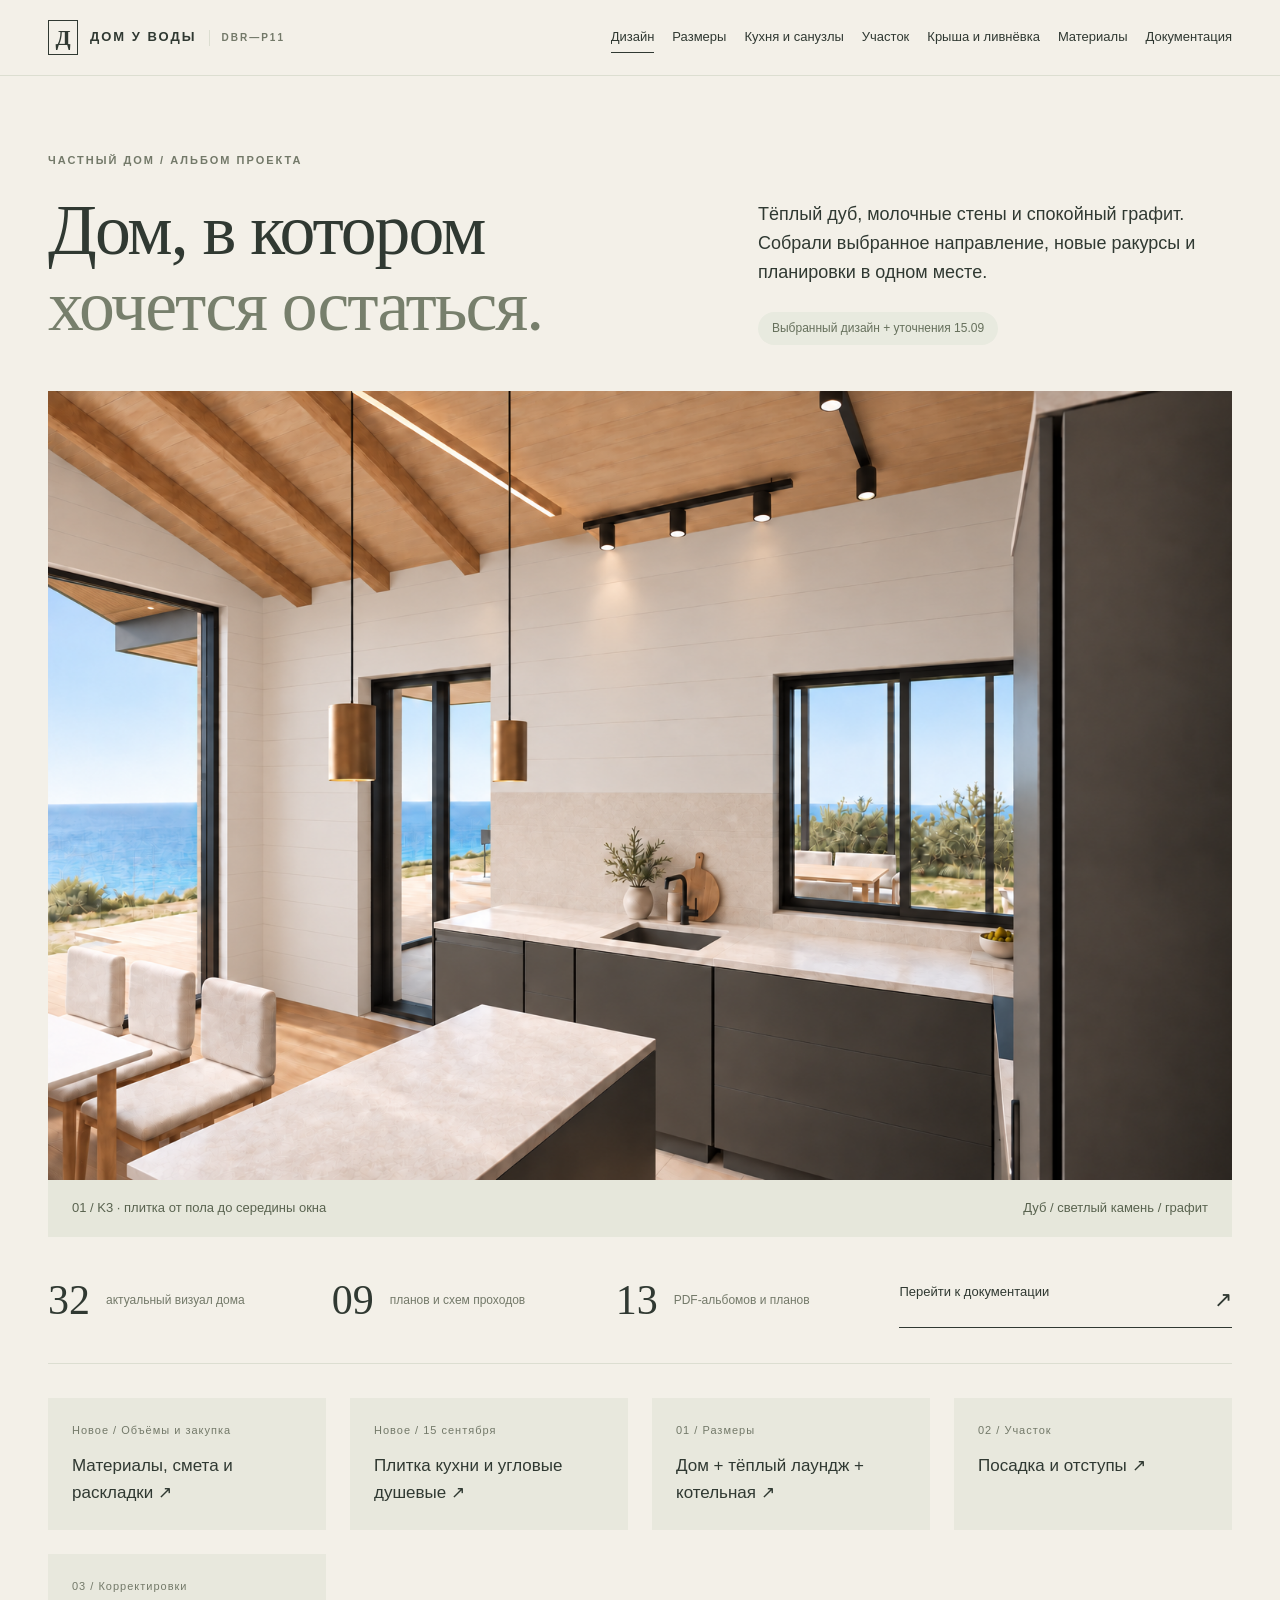
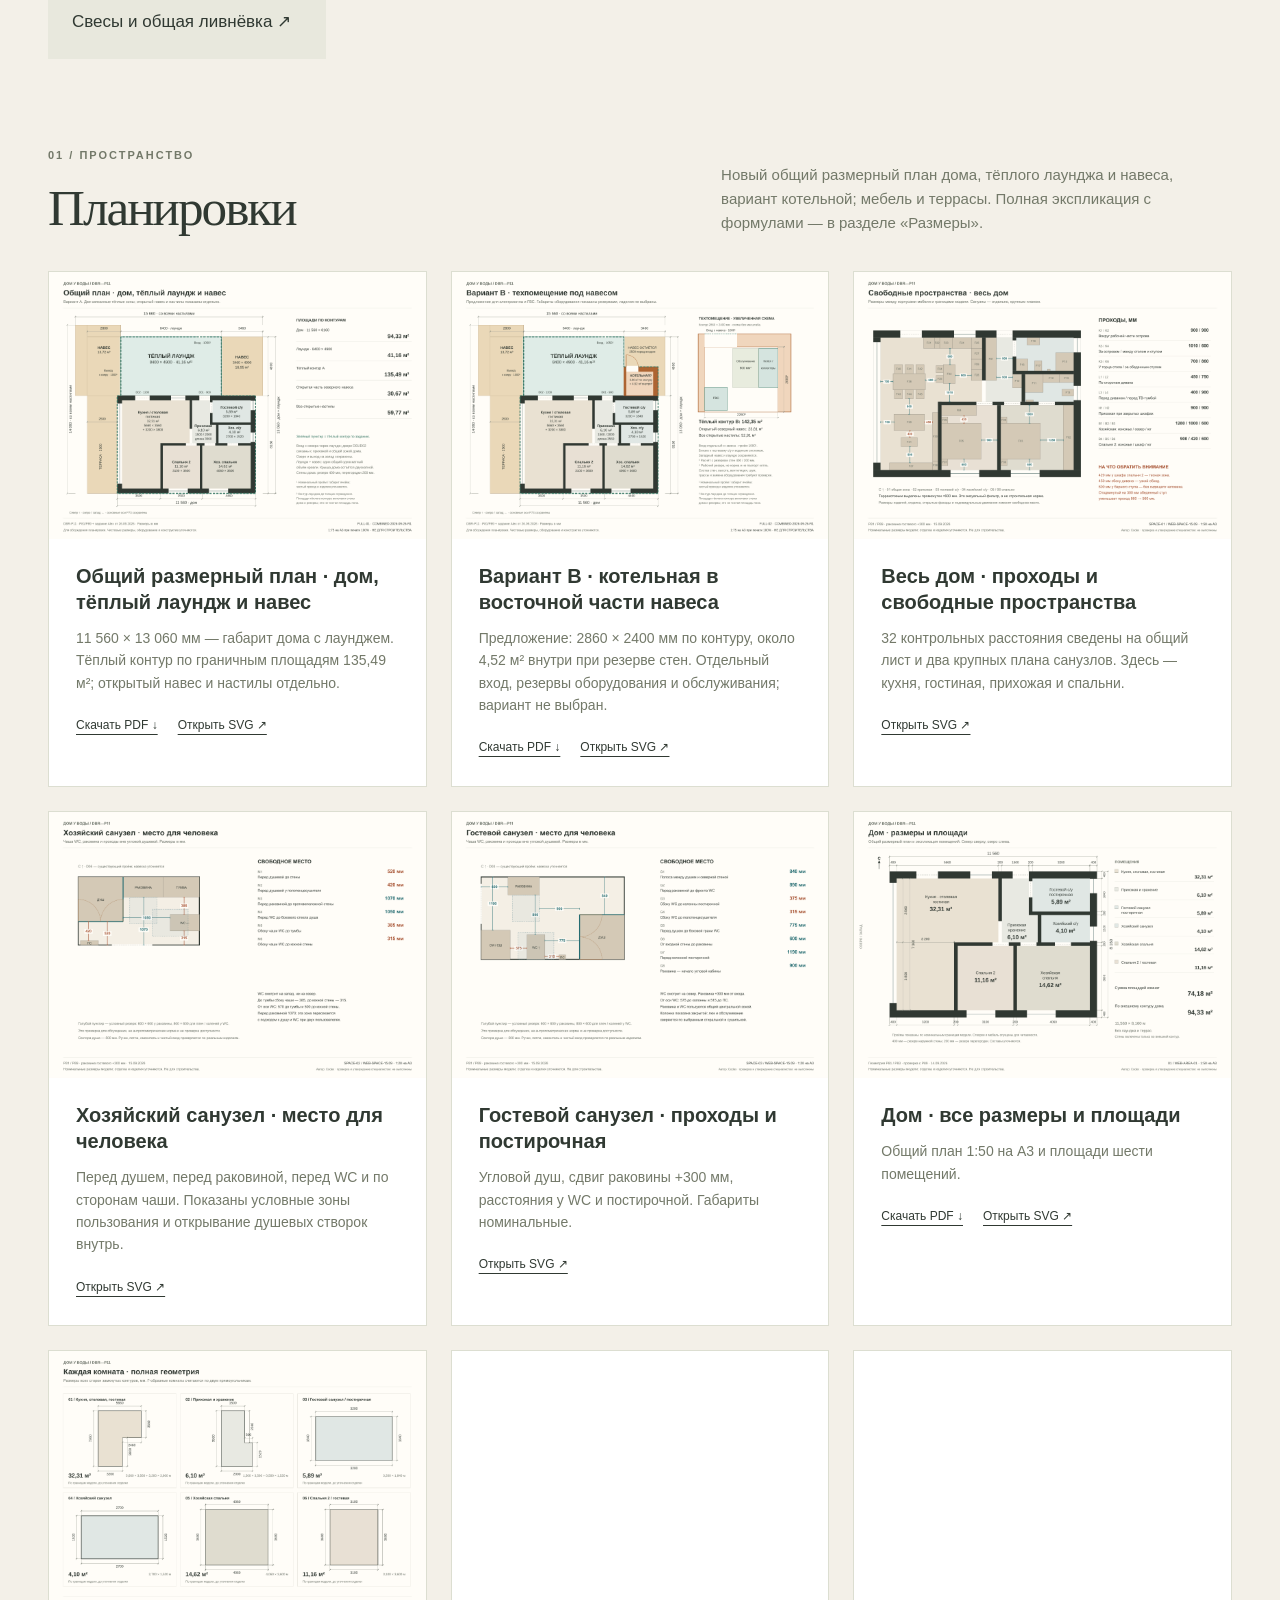
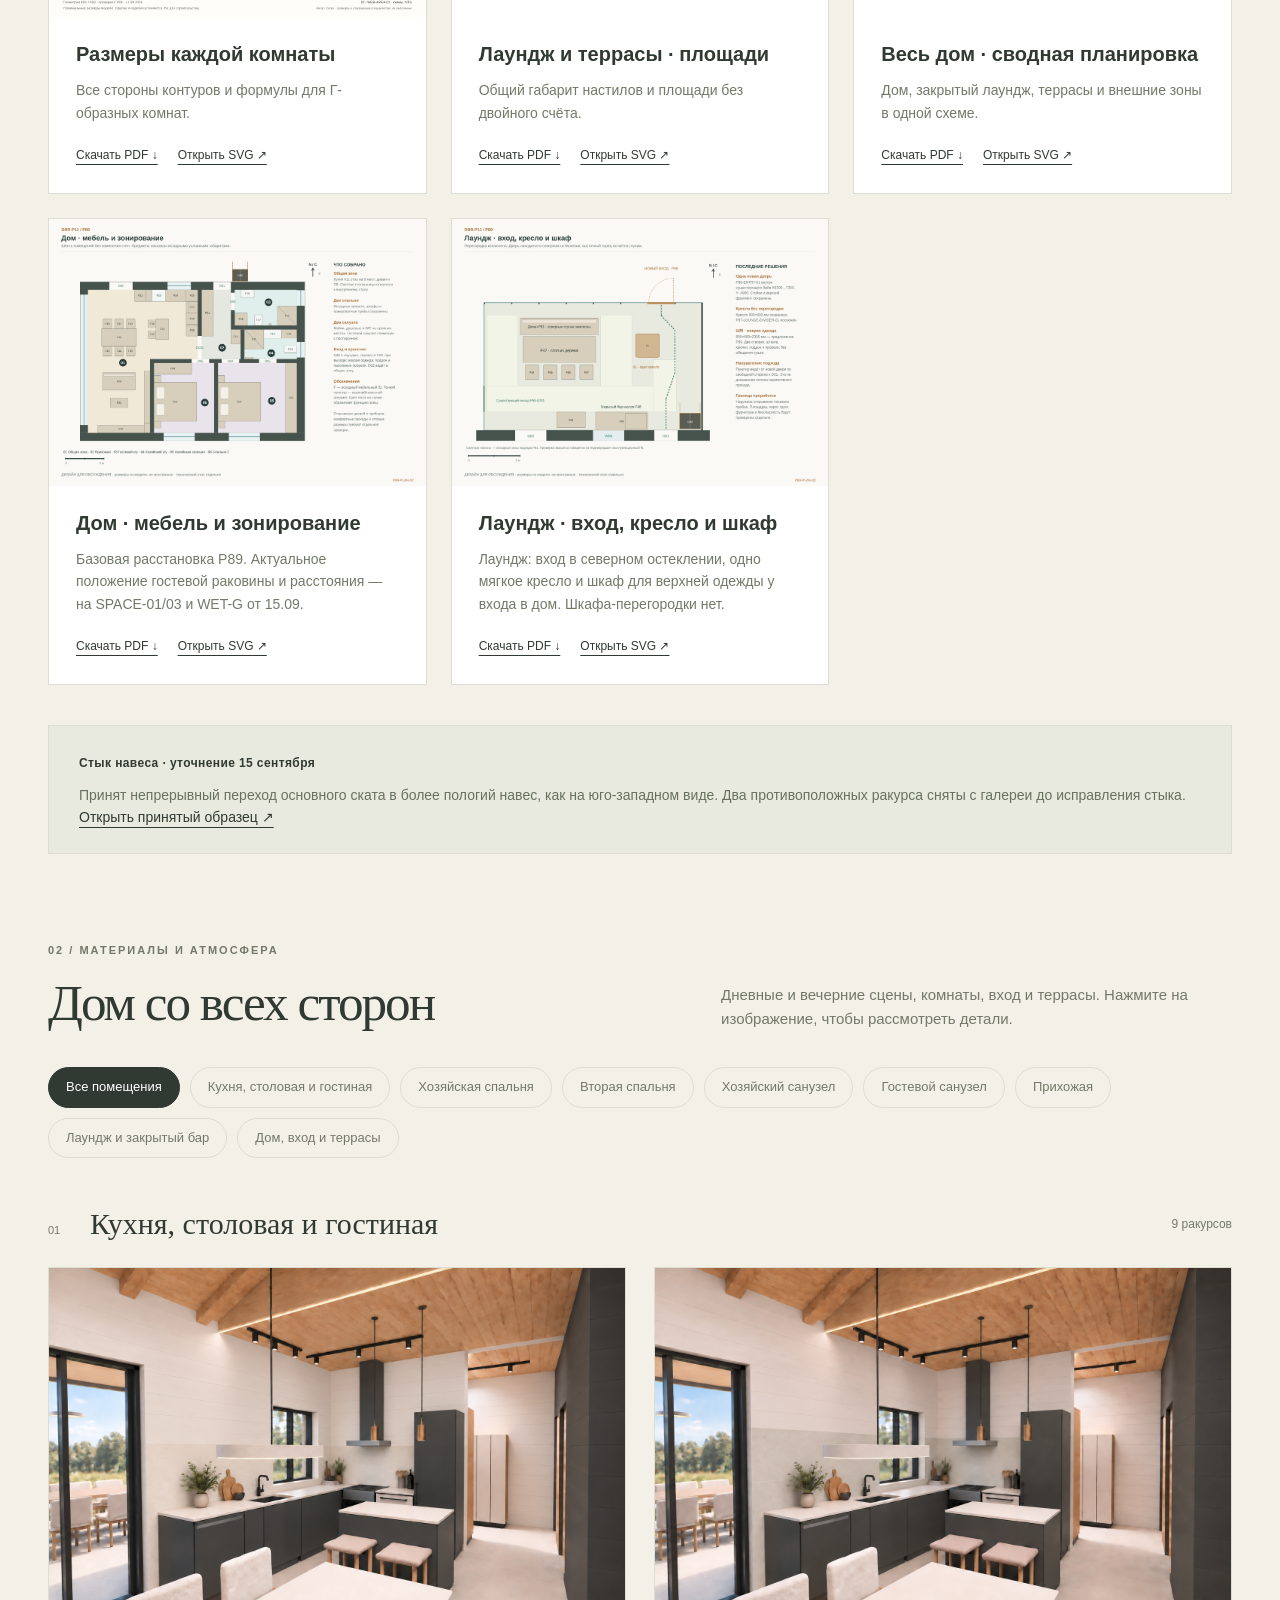
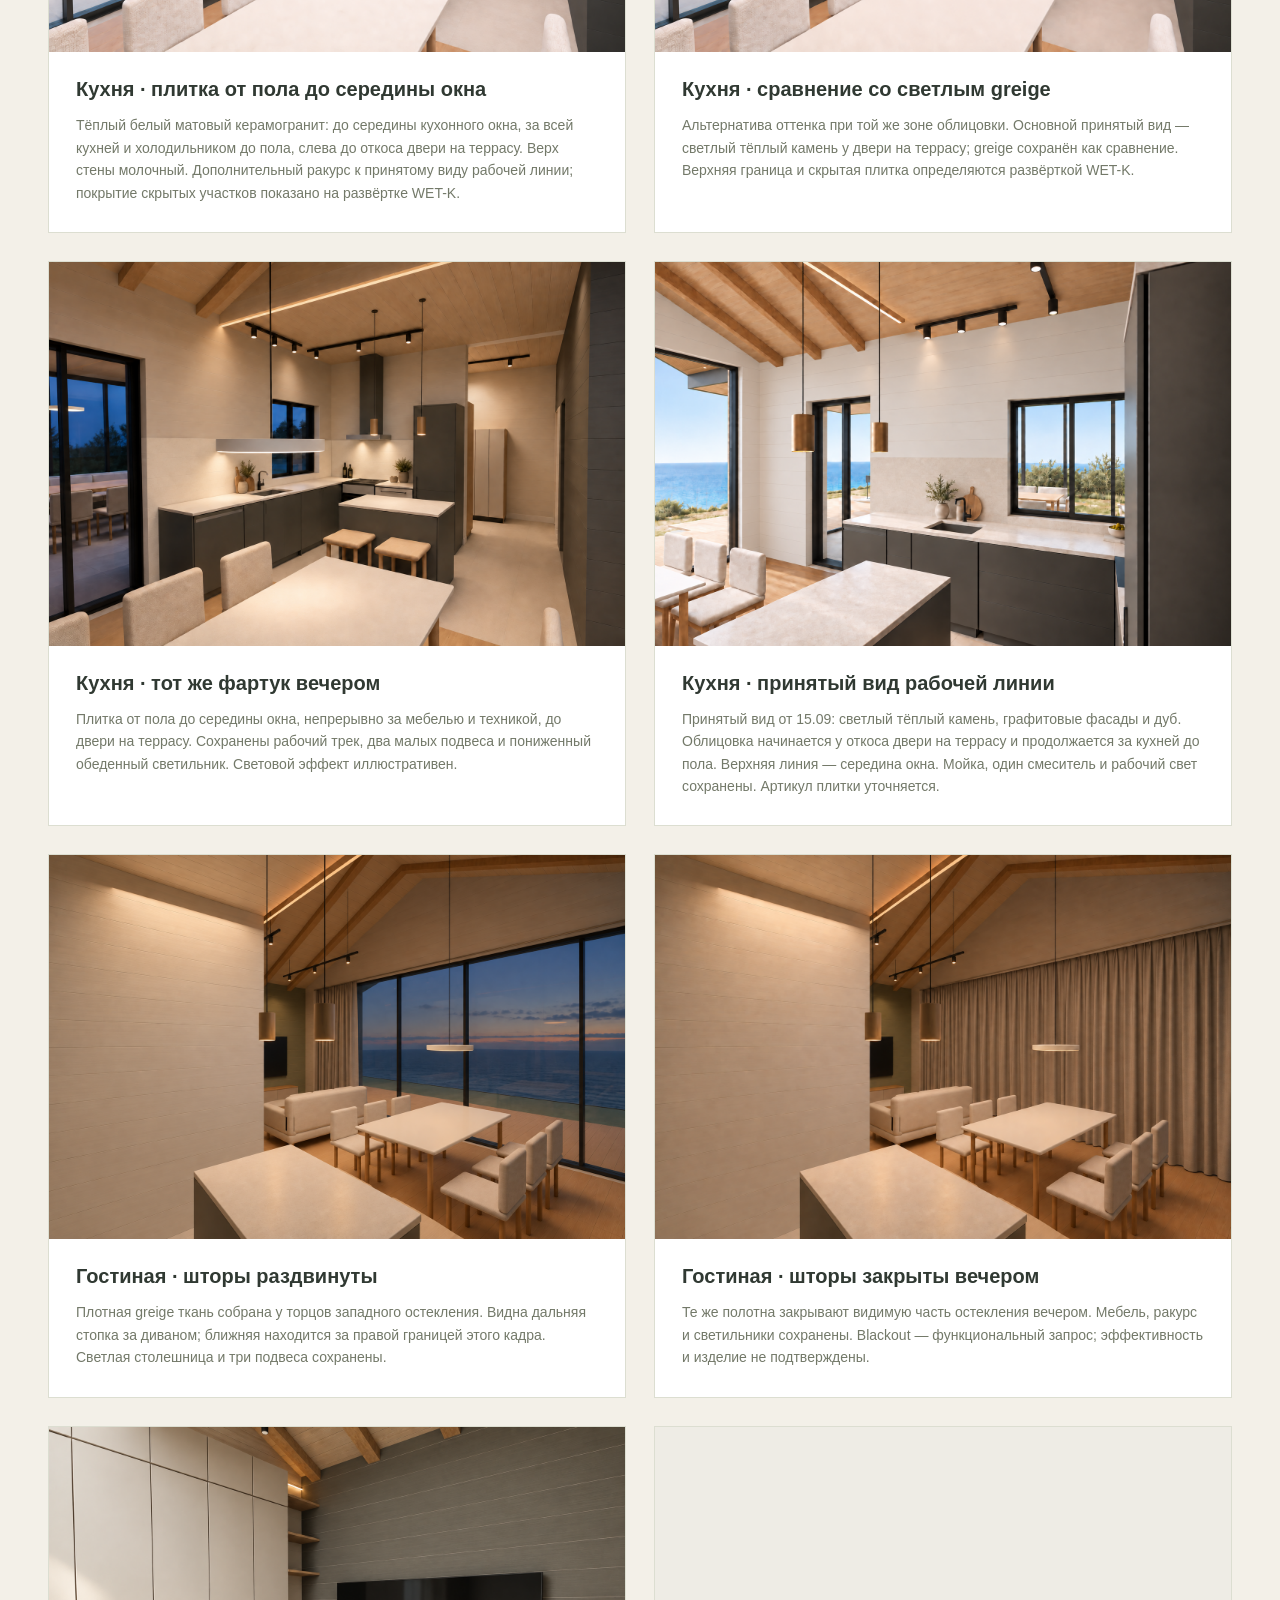
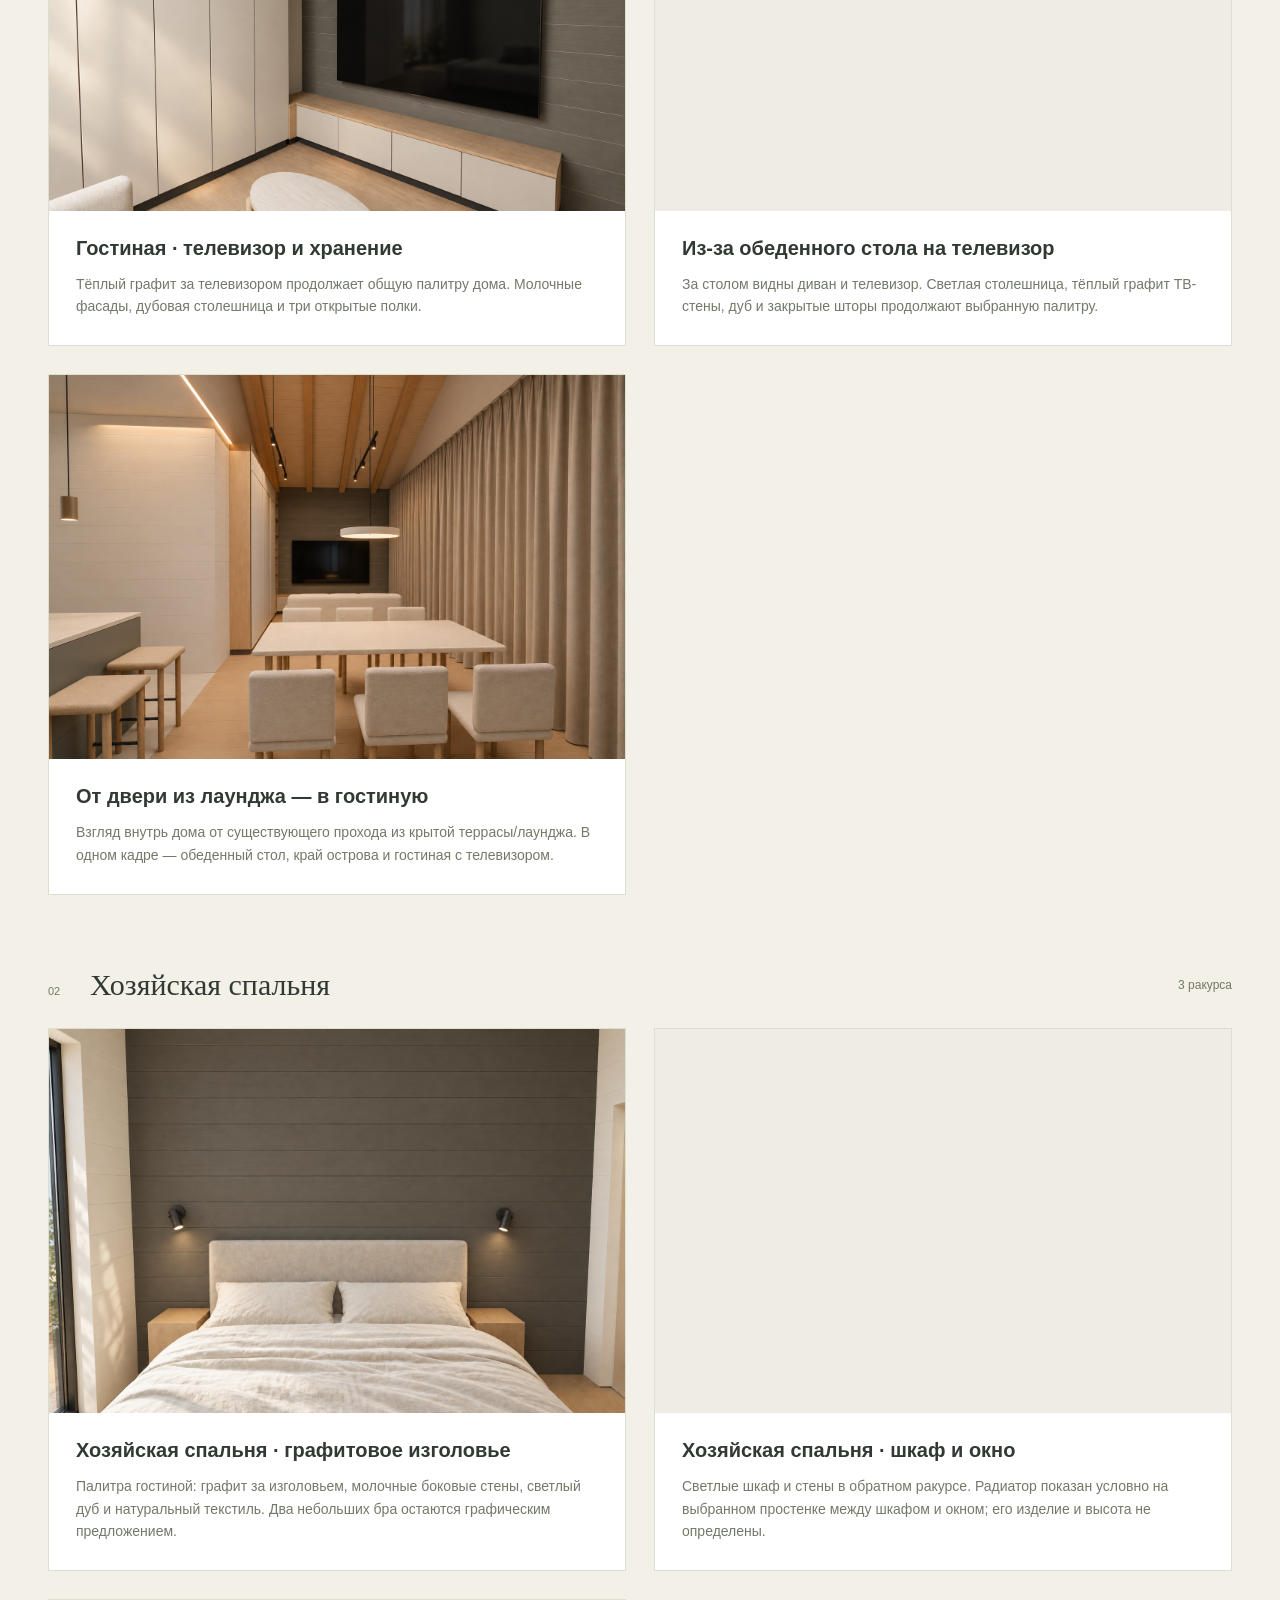
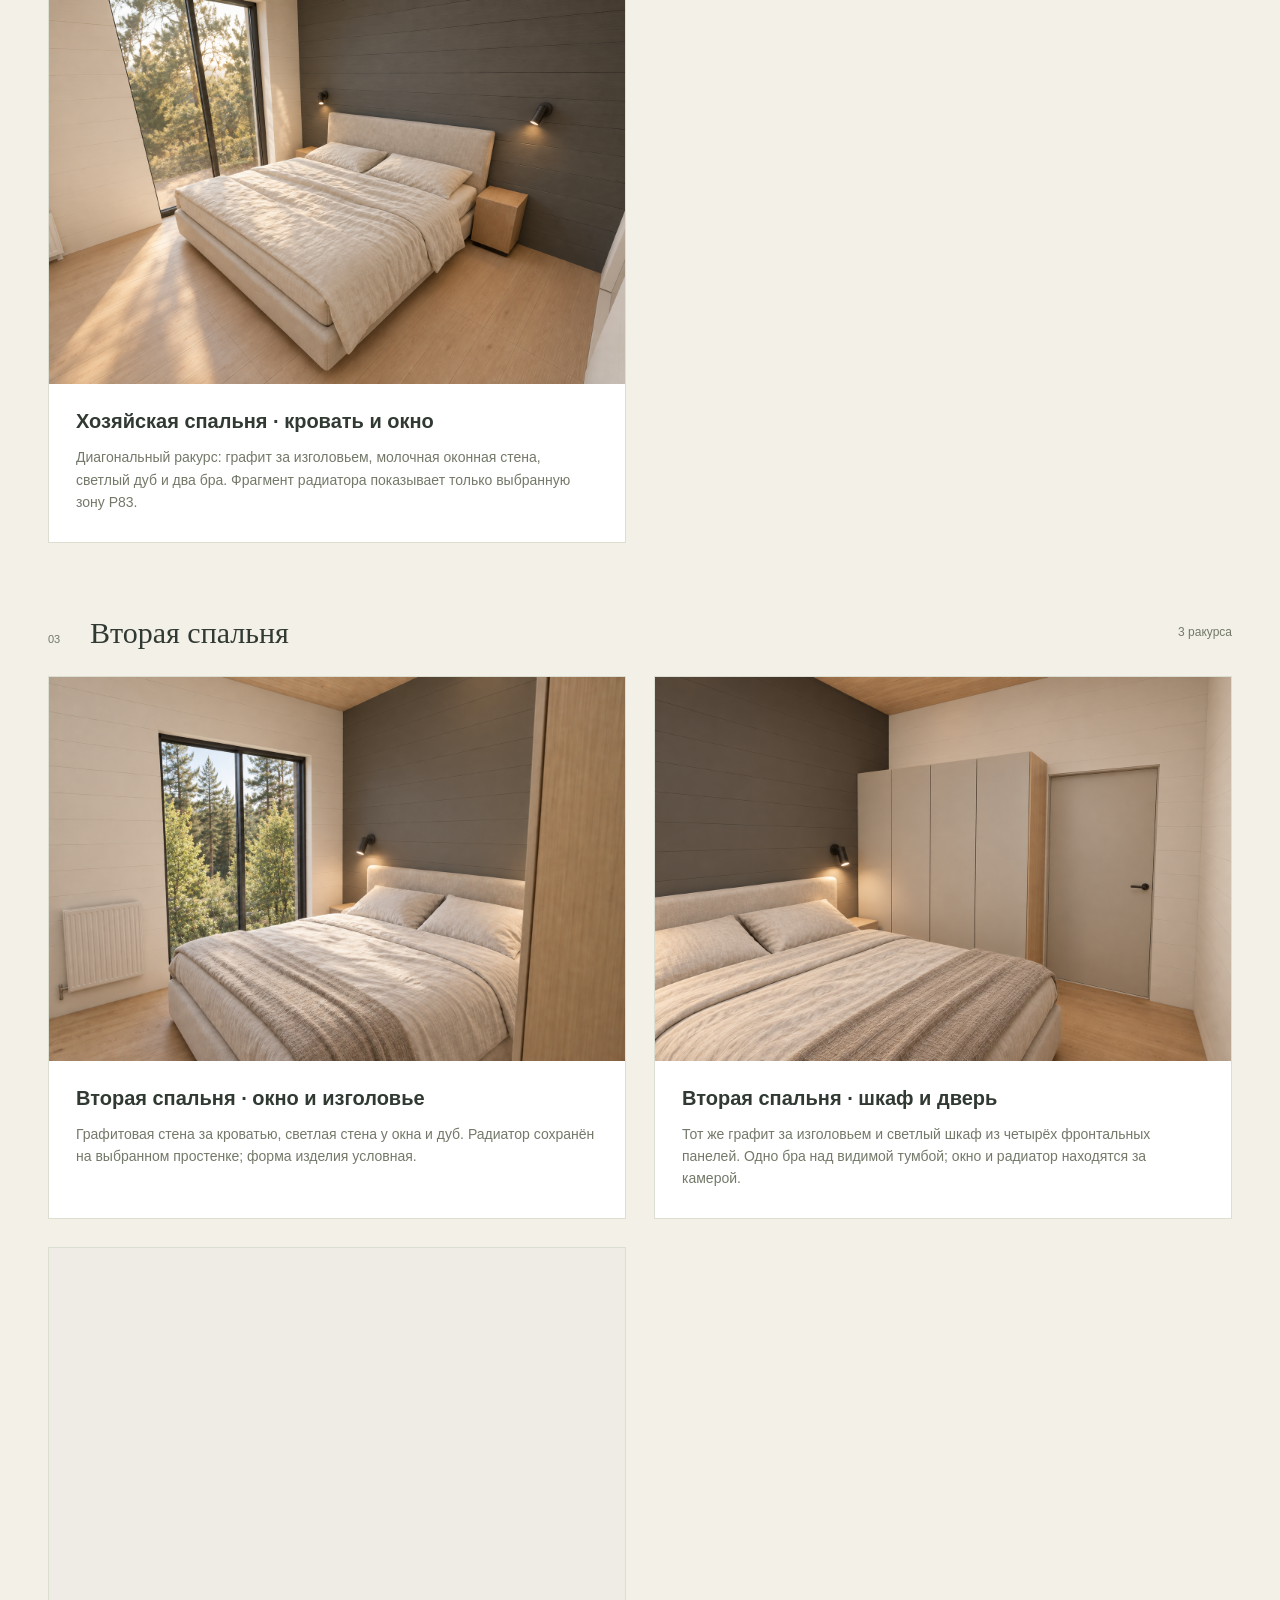
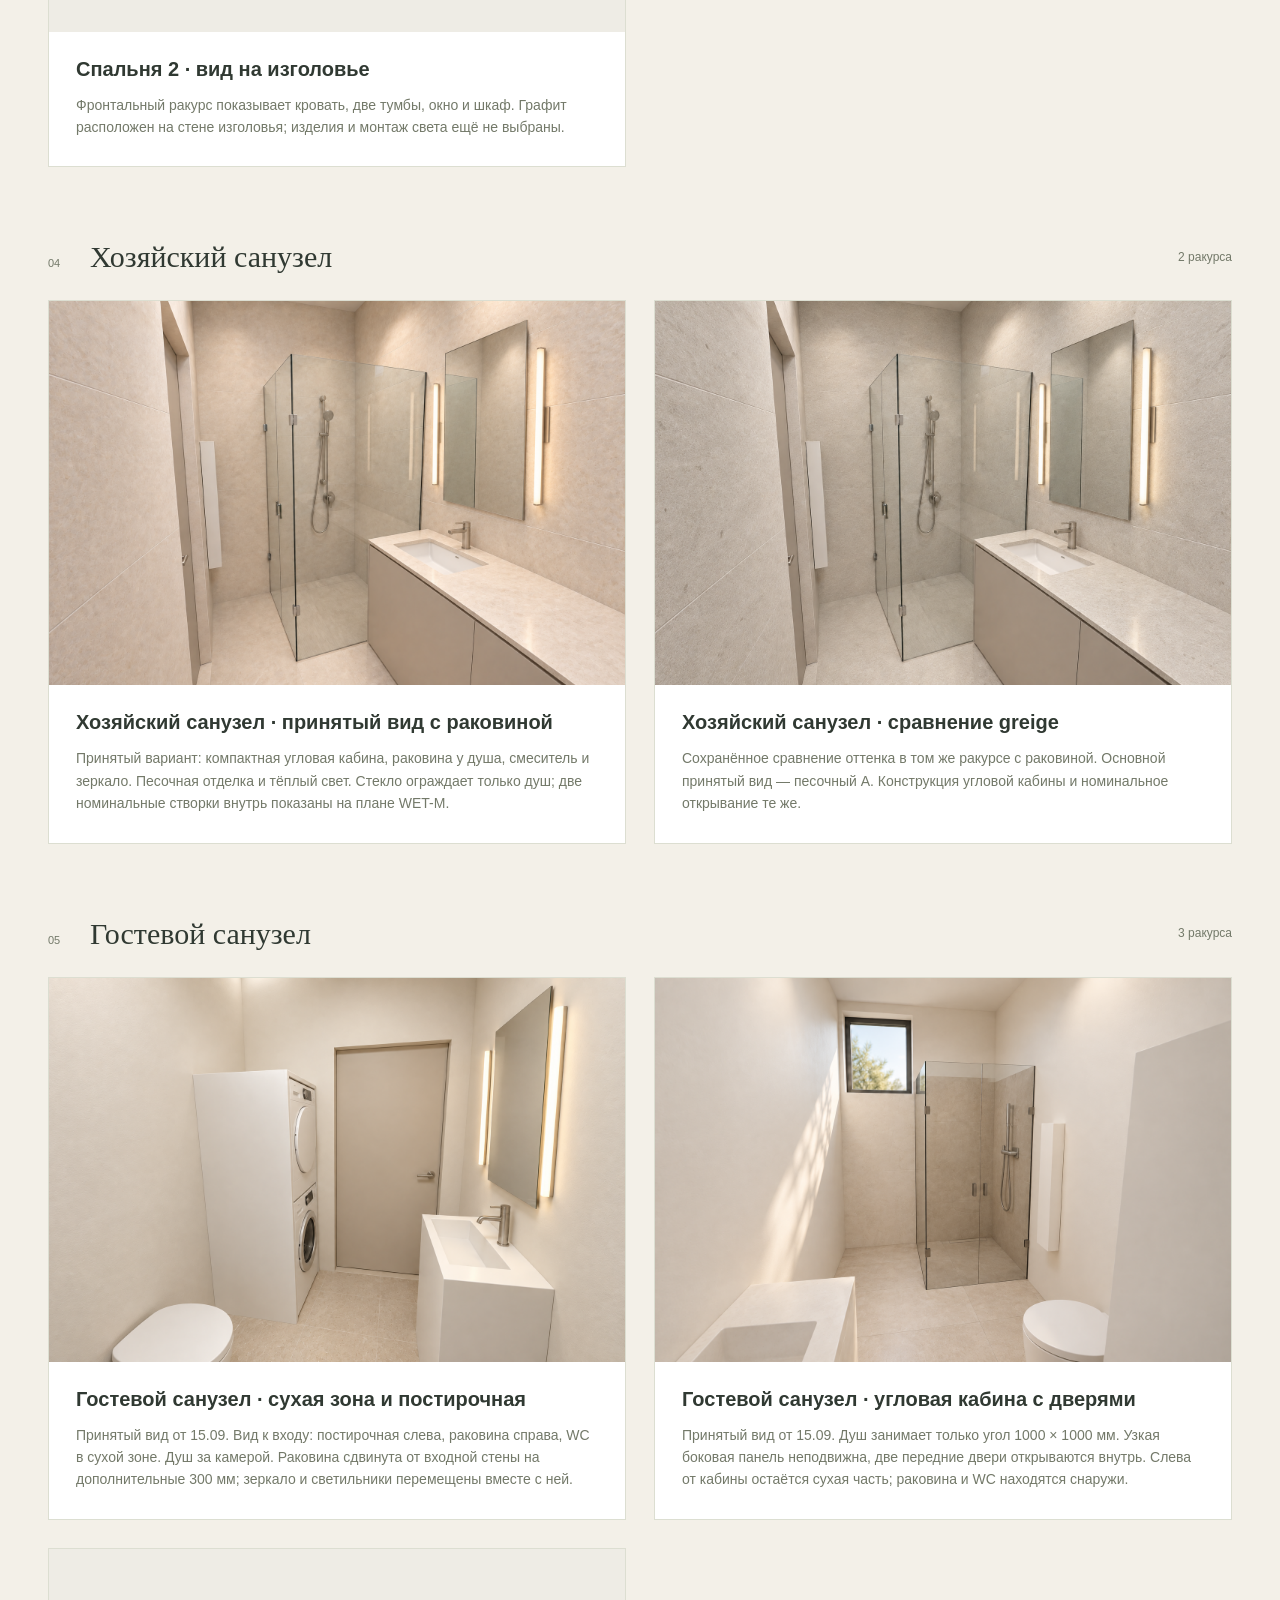
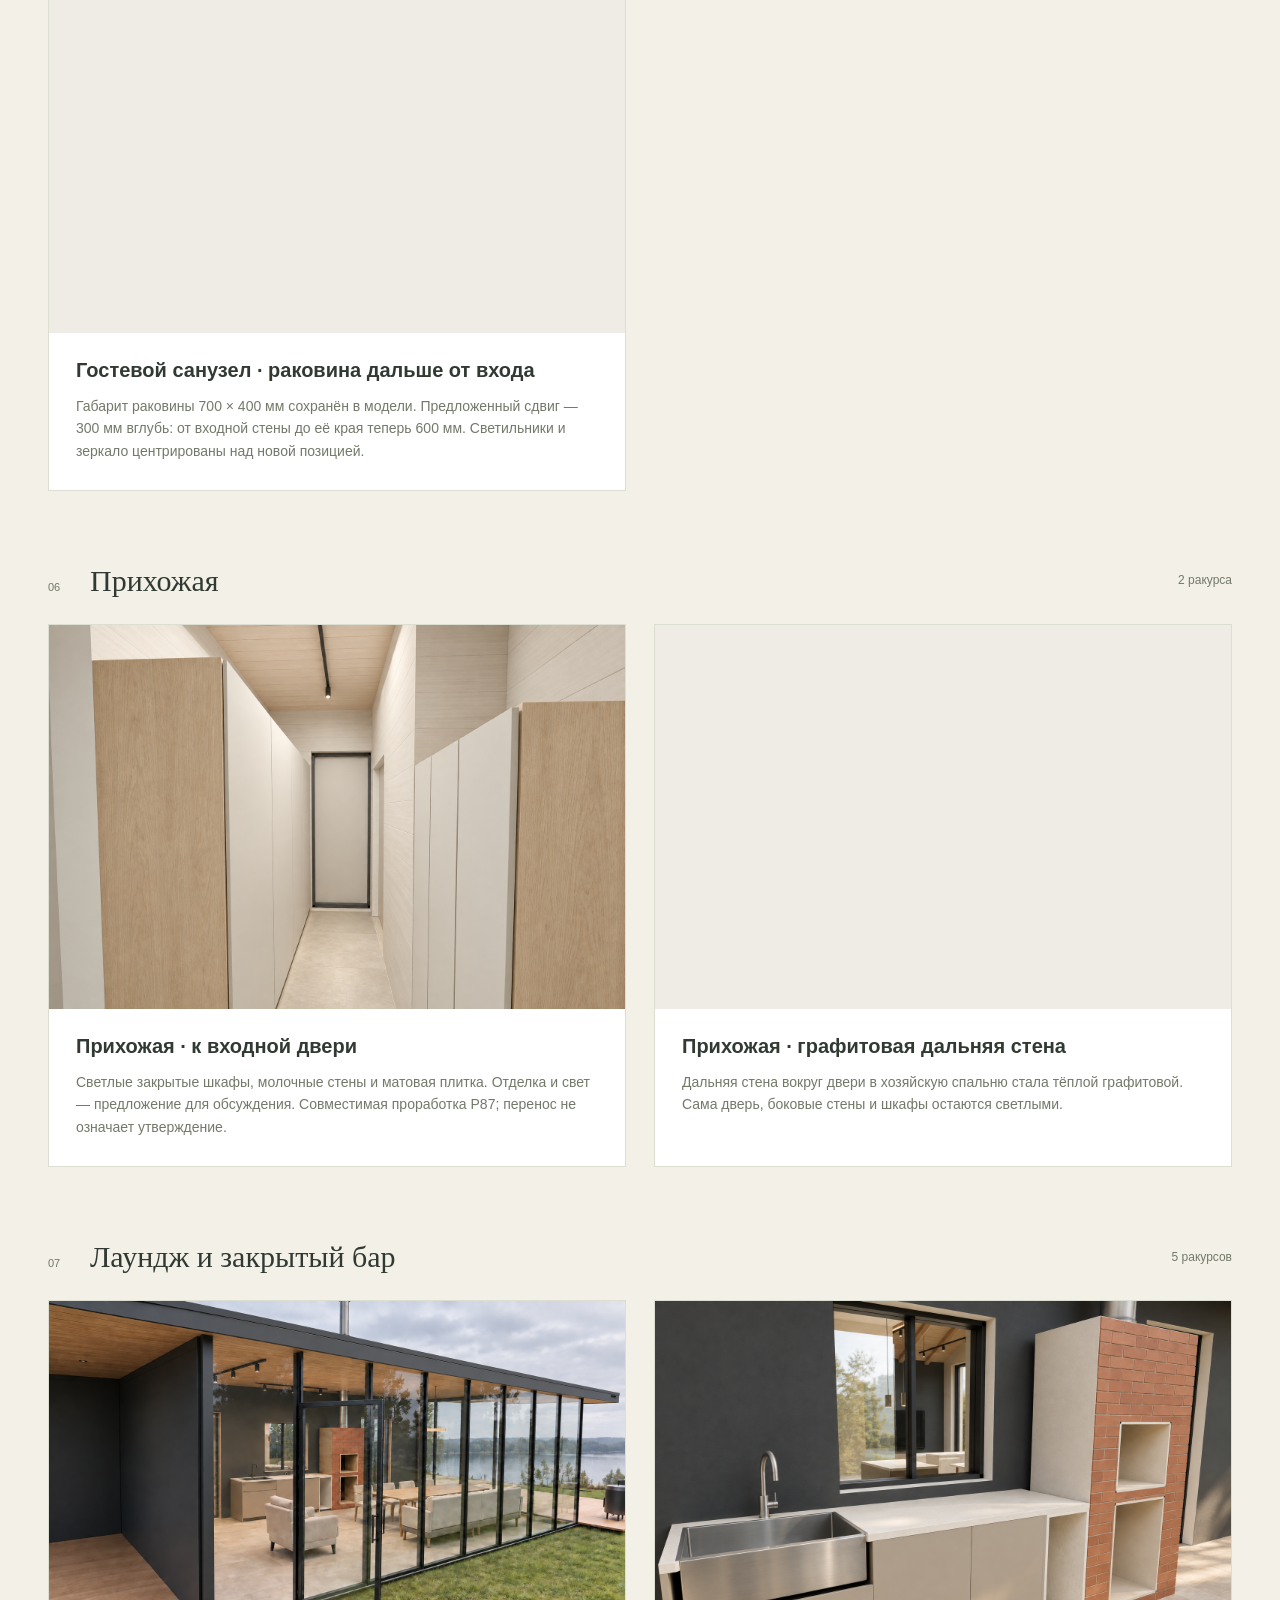
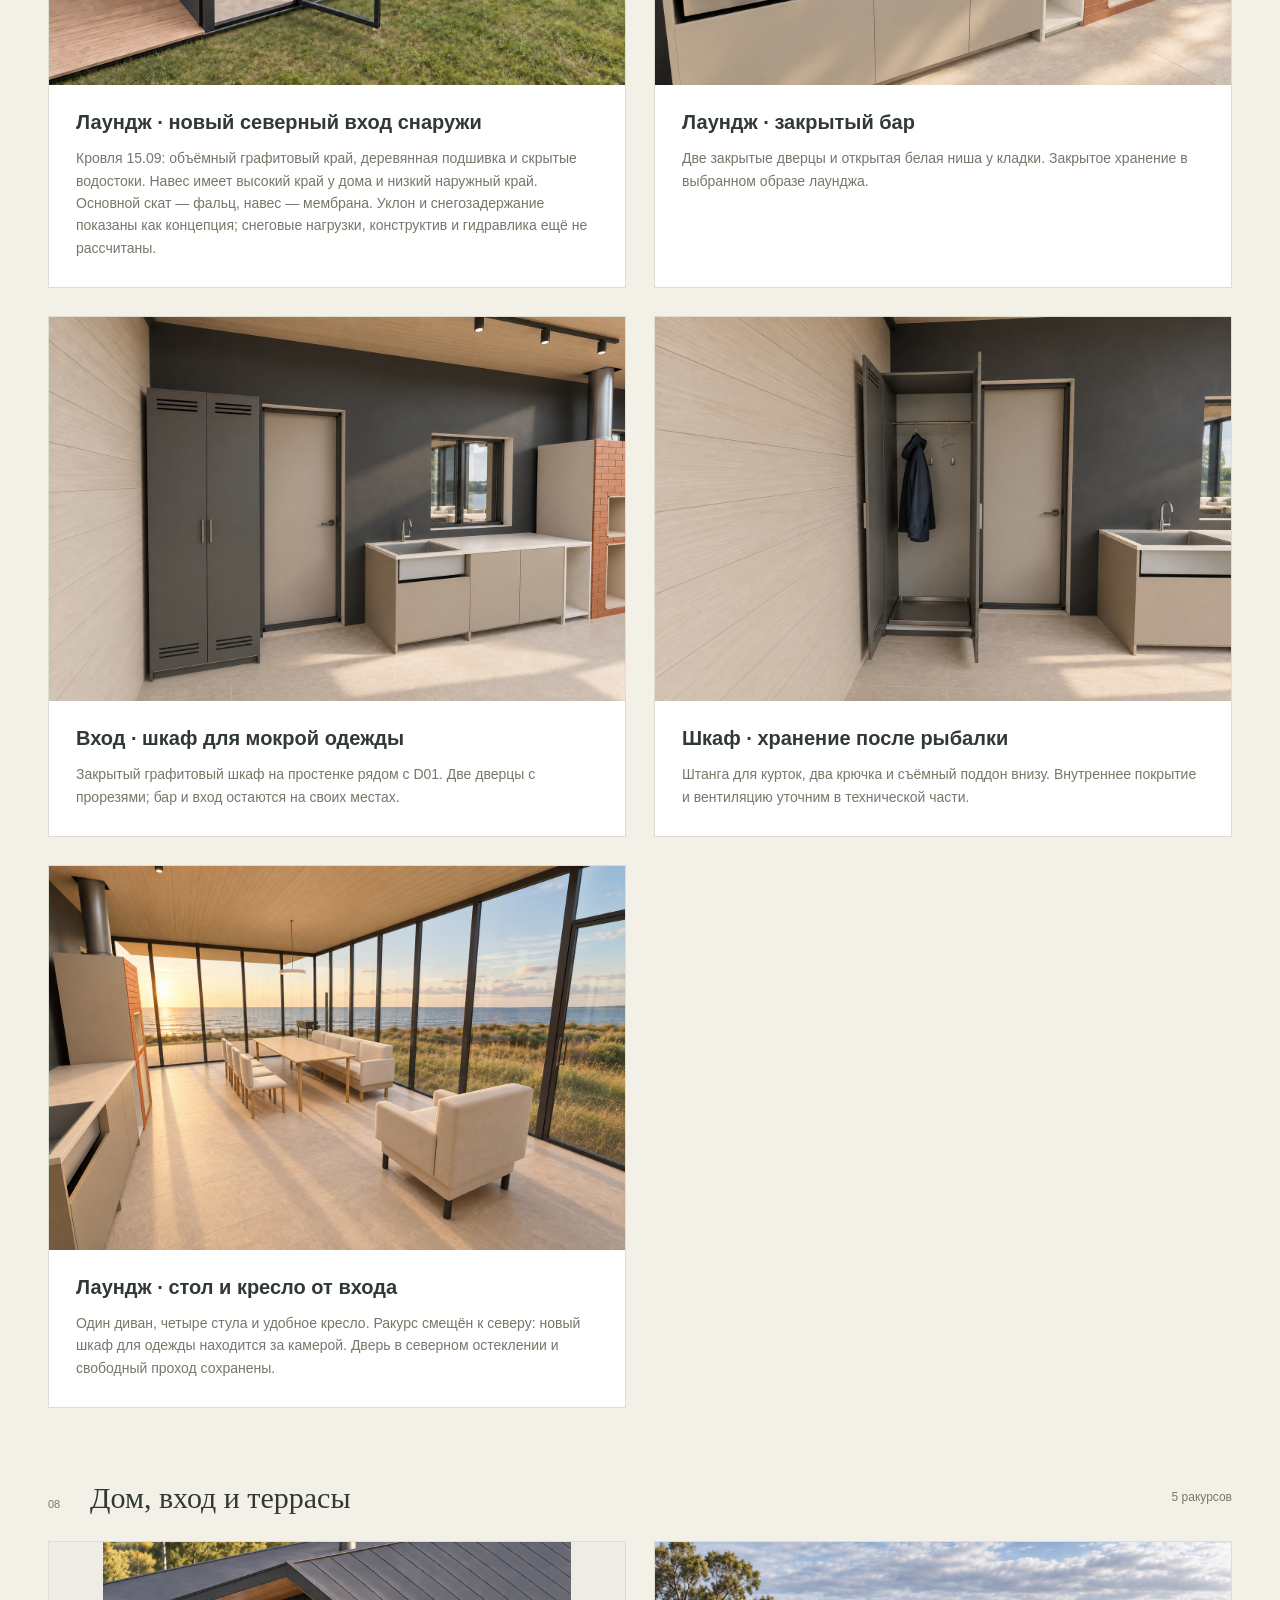
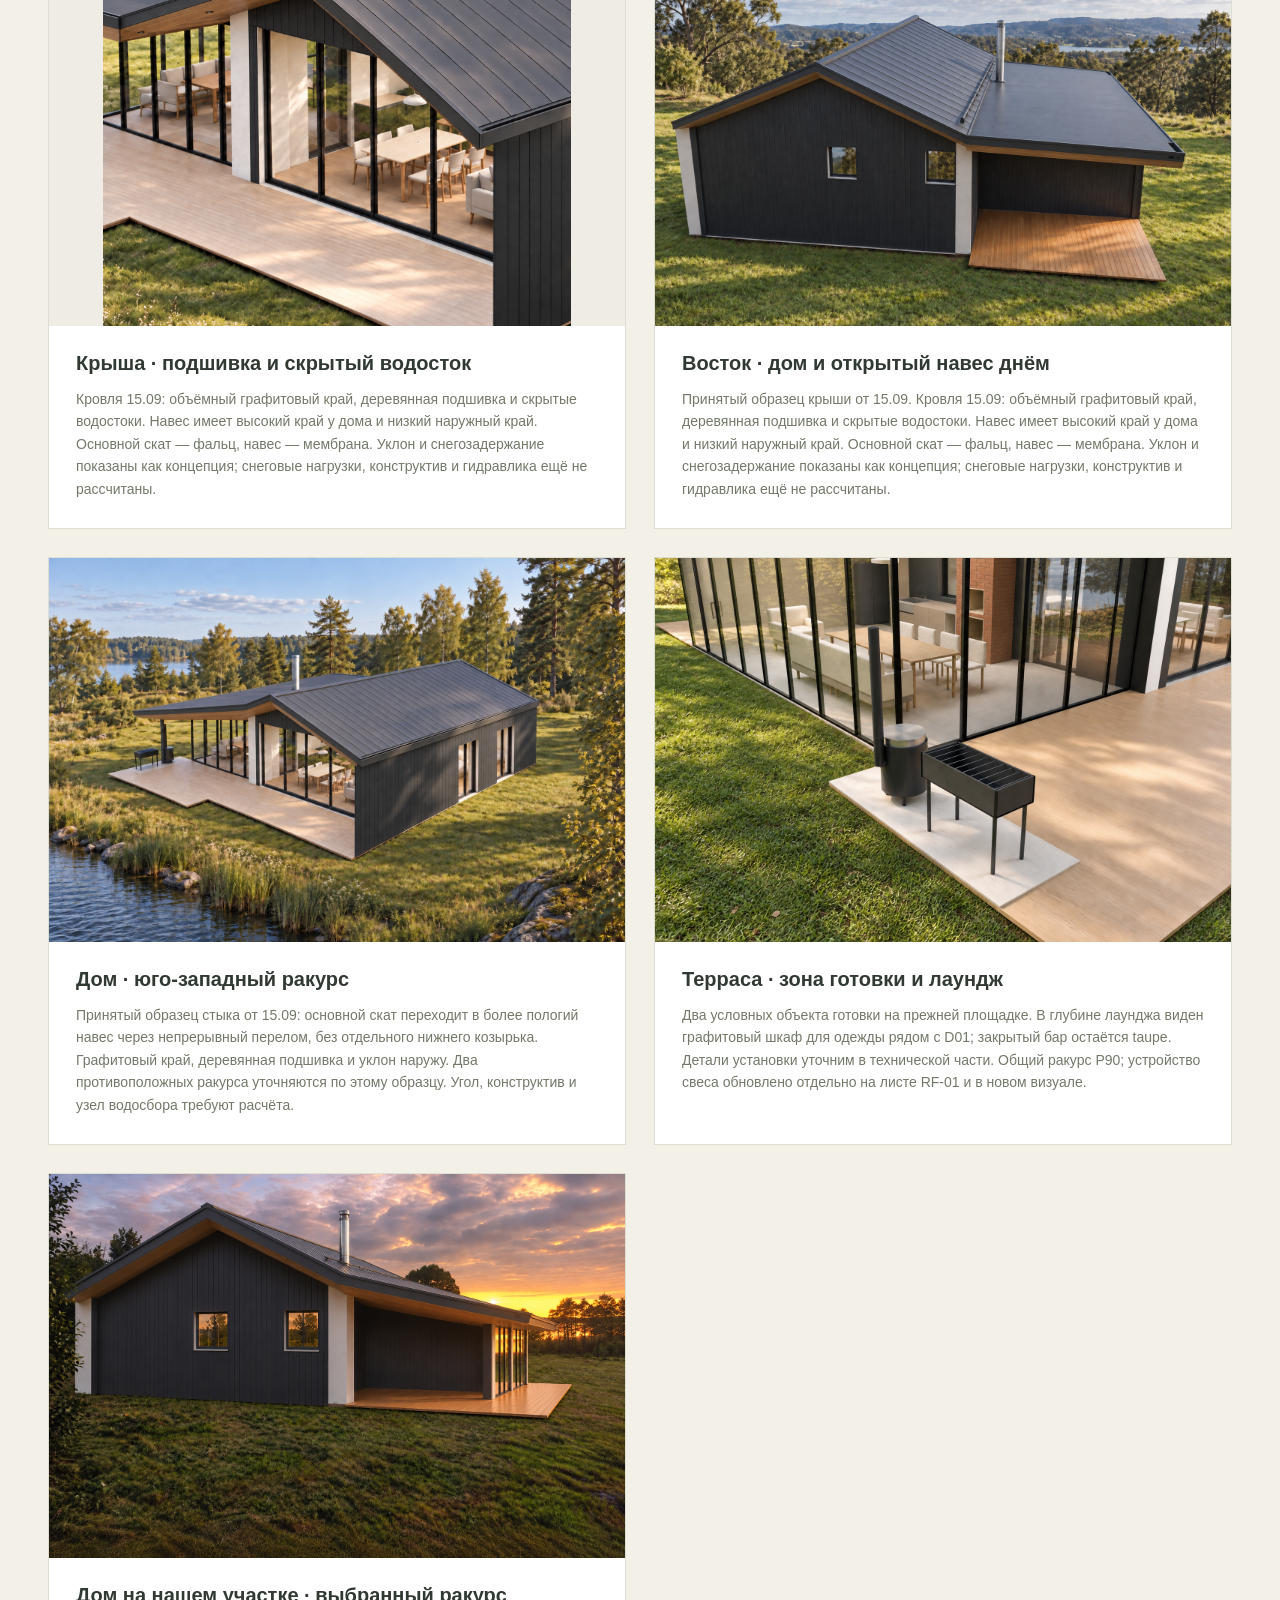
==== commit c407c58e: "Add combined heated lounge plan and plant room option" ====
--- a/docs/index.html
+++ b/docs/index.html
@@ -9,7 +9,7 @@
 <main id="main"><section class="intro wrap"><div><p class="eyebrow">Частный дом / Альбом проекта</p><h1>Дом, в котором<br><em>хочется остаться.</em></h1></div><div class="intro-side"><p>Тёплый дуб, молочные стены и спокойный графит. Собрали выбранное направление, новые ракурсы и планировки в одном месте.</p><span class="pill">Выбранный дизайн + уточнения 15.09</span></div></section>
 <div class="hero wrap"><a class="zoom" href="assets/wet-2026-09-15/kitchen-midwindow-island.png" data-title="Кухня · принятый вид рабочей линии"><img src="assets/wet-2026-09-15/kitchen-midwindow-island.png" width="1536" height="1024" loading="eager" decoding="async" alt="Кухня · принятый вид рабочей линии"><span class="zoom-label">Смотреть крупнее ↗</span></a><div class="hero-caption"><span>01 / K3 · плитка от пола до середины окна</span><span>Дуб / светлый камень / графит</span></div></div>
 <div class="stats wrap"><div><strong>32</strong><span>актуальный визуал дома</span></div><div><strong>09</strong><span>планов и схем проходов</span></div><div><strong>13</strong><span>PDF-альбомов и планов</span></div><a href="technical.html">Перейти к документации <span>↗</span></a></div>
-<div class="update-links wrap"><a href="materials.html"><span>Новое / Объёмы и закупка</span><strong>Материалы, смета и раскладки ↗</strong></a><a href="wet-zones.html"><span>Новое / 15 сентября</span><strong>Плитка кухни и угловые душевые ↗</strong></a><a href="plans.html"><span>01 / Размеры</span><strong>Проходы, размеры и площади ↗</strong></a><a href="site-plan.html"><span>02 / Участок</span><strong>Посадка и отступы ↗</strong></a><a href="details.html"><span>03 / Корректировки</span><strong>Свесы и общая ливнёвка ↗</strong></a></div><section class="section wrap" id="plans"><div class="section-heading"><div><p class="eyebrow">01 / Пространство</p><h2>Планировки</h2></div><p>Размеры и площади всех помещений, мебель, лаундж и террасы. Полная экспликация с формулами — в разделе «Размеры».</p></div><div class="plan-grid"><article class="visual-card"><a class="zoom" href="assets/space-2026-09-15/SPACE-01-house.png" data-title="Весь дом · проходы и свободные пространства"><img src="assets/space-2026-09-15/SPACE-01-house.png" width="2200" height="1556" loading="lazy" decoding="async" alt="Весь дом · проходы и свободные пространства"><span class="zoom-label">Смотреть крупнее ↗</span></a><div class="card-copy"><h3>Весь дом · проходы и свободные пространства</h3><p>32 контрольных расстояния сведены на общий лист и два крупных плана санузлов. Здесь — кухня, гостиная, прихожая и спальни.</p><div class="file-links"><a class="" href="assets/space-2026-09-15/SPACE-01-house.svg">Открыть SVG ↗</a></div></div></article><article class="visual-card"><a class="zoom" href="assets/space-2026-09-15/SPACE-02-master.png" data-title="Хозяйский санузел · место для человека"><img src="assets/space-2026-09-15/SPACE-02-master.png" width="2200" height="1556" loading="lazy" decoding="async" alt="Хозяйский санузел · место для человека"><span class="zoom-label">Смотреть крупнее ↗</span></a><div class="card-copy"><h3>Хозяйский санузел · место для человека</h3><p>Перед душем, перед раковиной, перед WC и по сторонам чаши. Показаны условные зоны пользования и открывание душевых створок внутрь.</p><div class="file-links"><a class="" href="assets/space-2026-09-15/SPACE-02-master.svg">Открыть SVG ↗</a></div></div></article><article class="visual-card"><a class="zoom" href="assets/space-2026-09-15/SPACE-03-guest.png" data-title="Гостевой санузел · проходы и постирочная"><img src="assets/space-2026-09-15/SPACE-03-guest.png" width="2200" height="1556" loading="lazy" decoding="async" alt="Гостевой санузел · проходы и постирочная"><span class="zoom-label">Смотреть крупнее ↗</span></a><div class="card-copy"><h3>Гостевой санузел · проходы и постирочная</h3><p>Угловой душ, сдвиг раковины +300 мм, расстояния у WC и постирочной. Габариты номинальные.</p><div class="file-links"><a class="" href="assets/space-2026-09-15/SPACE-03-guest.svg">Открыть SVG ↗</a></div></div></article><article class="visual-card"><a class="zoom" href="assets/plans/AREA-01-house.png" data-title="Дом · все размеры и площади"><img src="assets/plans/AREA-01-house.png" width="2200" height="1556" loading="lazy" decoding="async" alt="Дом · все размеры и площади"><span class="zoom-label">Смотреть крупнее ↗</span></a><div class="card-copy"><h3>Дом · все размеры и площади</h3><p>Общий план 1:50 на A3 и площади шести помещений.</p><div class="file-links"><a class="" href="assets/plans/DBR-P11-room-dimensions.pdf">Скачать PDF ↓</a><a class="" href="assets/plans/AREA-01-house.svg">Открыть SVG ↗</a></div></div></article><article class="visual-card"><a class="zoom" href="assets/plans/AREA-02-rooms.png" data-title="Размеры каждой комнаты"><img src="assets/plans/AREA-02-rooms.png" width="2200" height="1556" loading="lazy" decoding="async" alt="Размеры каждой комнаты"><span class="zoom-label">Смотреть крупнее ↗</span></a><div class="card-copy"><h3>Размеры каждой комнаты</h3><p>Все стороны контуров и формулы для Г-образных комнат.</p><div class="file-links"><a class="" href="assets/plans/DBR-P11-room-dimensions.pdf">Скачать PDF ↓</a><a class="" href="assets/plans/AREA-02-rooms.svg">Открыть SVG ↗</a></div></div></article><article class="visual-card"><a class="zoom" href="assets/plans/AREA-03-terraces.png" data-title="Лаундж и террасы · площади"><img src="assets/plans/AREA-03-terraces.png" width="2200" height="1556" loading="lazy" decoding="async" alt="Лаундж и террасы · площади"><span class="zoom-label">Смотреть крупнее ↗</span></a><div class="card-copy"><h3>Лаундж и террасы · площади</h3><p>Общий габарит настилов и площади без двойного счёта.</p><div class="file-links"><a class="" href="assets/plans/DBR-P11-room-dimensions.pdf">Скачать PDF ↓</a><a class="" href="assets/plans/AREA-03-terraces.svg">Открыть SVG ↗</a></div></div></article><article class="visual-card"><a class="zoom" href="assets/plans/P89-PLAN-01.png" data-title="Весь дом · сводная планировка"><img src="assets/plans/P89-PLAN-01.png" width="2000" height="1415" loading="lazy" decoding="async" alt="Весь дом · сводная планировка"><span class="zoom-label">Смотреть крупнее ↗</span></a><div class="card-copy"><h3>Весь дом · сводная планировка</h3><p>Дом, закрытый лаундж, террасы и внешние зоны в одной схеме.</p><div class="file-links"><a class="" href="assets/technical/P89/P89-PLAN-01.pdf">Скачать PDF ↓</a><a class="" href="assets/plans/P89-PLAN-01.svg">Открыть SVG ↗</a></div></div></article><article class="visual-card"><a class="zoom" href="assets/plans/P89-PLAN-02.png" data-title="Дом · мебель и зонирование"><img src="assets/plans/P89-PLAN-02.png" width="2000" height="1415" loading="lazy" decoding="async" alt="Дом · мебель и зонирование"><span class="zoom-label">Смотреть крупнее ↗</span></a><div class="card-copy"><h3>Дом · мебель и зонирование</h3><p>Базовая расстановка P89. Актуальное положение гостевой раковины и расстояния — на SPACE-01/03 и WET-G от 15.09.</p><div class="file-links"><a class="" href="assets/technical/P89/P89-PLAN-02.pdf">Скачать PDF ↓</a><a class="" href="assets/plans/P89-PLAN-02.svg">Открыть SVG ↗</a></div></div></article><article class="visual-card"><a class="zoom" href="assets/plans/P89-PLAN-03.png" data-title="Лаундж · вход, кресло и шкаф"><img src="assets/plans/P89-PLAN-03.png" width="2000" height="1415" loading="lazy" decoding="async" alt="Лаундж · вход, кресло и шкаф"><span class="zoom-label">Смотреть крупнее ↗</span></a><div class="card-copy"><h3>Лаундж · вход, кресло и шкаф</h3><p>Лаундж: вход в северном остеклении, одно мягкое кресло и шкаф для верхней одежды у входа в дом. Шкафа-перегородки нет.</p><div class="file-links"><a class="" href="assets/technical/P89/P89-PLAN-03.pdf">Скачать PDF ↓</a><a class="" href="assets/plans/P89-PLAN-03.svg">Открыть SVG ↗</a></div></div></article></div></section>
+<div class="update-links wrap"><a href="materials.html"><span>Новое / Объёмы и закупка</span><strong>Материалы, смета и раскладки ↗</strong></a><a href="wet-zones.html"><span>Новое / 15 сентября</span><strong>Плитка кухни и угловые душевые ↗</strong></a><a href="plans.html"><span>01 / Размеры</span><strong>Дом + тёплый лаундж + котельная ↗</strong></a><a href="site-plan.html"><span>02 / Участок</span><strong>Посадка и отступы ↗</strong></a><a href="details.html"><span>03 / Корректировки</span><strong>Свесы и общая ливнёвка ↗</strong></a></div><section class="section wrap" id="plans"><div class="section-heading"><div><p class="eyebrow">01 / Пространство</p><h2>Планировки</h2></div><p>Новый общий размерный план дома, тёплого лаунджа и навеса, вариант котельной; мебель и террасы. Полная экспликация с формулами — в разделе «Размеры».</p></div><div class="plan-grid"><article class="visual-card"><a class="zoom" href="assets/combined-2026-09-26/FULL-01-combined.png" data-title="Общий размерный план · дом, тёплый лаундж и навес"><img src="assets/combined-2026-09-26/FULL-01-combined.png" width="2200" height="1556" loading="lazy" decoding="async" alt="Общий размерный план · дом, тёплый лаундж и навес"><span class="zoom-label">Смотреть крупнее ↗</span></a><div class="card-copy"><h3>Общий размерный план · дом, тёплый лаундж и навес</h3><p>11 560 × 13 060 мм — габарит дома с лаунджем. Тёплый контур по граничным площадям 135,49 м²; открытый навес и настилы отдельно.</p><div class="file-links"><a class="" href="assets/combined-2026-09-26/DBR-P11-combined-plan.pdf">Скачать PDF ↓</a><a class="" href="assets/combined-2026-09-26/FULL-01-combined.svg">Открыть SVG ↗</a></div></div></article><article class="visual-card"><a class="zoom" href="assets/combined-2026-09-26/FULL-02-plant-option.png" data-title="Вариант B · котельная в восточной части навеса"><img src="assets/combined-2026-09-26/FULL-02-plant-option.png" width="2200" height="1556" loading="lazy" decoding="async" alt="Вариант B · котельная в восточной части навеса"><span class="zoom-label">Смотреть крупнее ↗</span></a><div class="card-copy"><h3>Вариант B · котельная в восточной части навеса</h3><p>Предложение: 2860 × 2400 мм по контуру, около 4,52 м² внутри при резерве стен. Отдельный вход, резервы оборудования и обслуживания; вариант не выбран.</p><div class="file-links"><a class="" href="assets/combined-2026-09-26/DBR-P11-combined-plan.pdf">Скачать PDF ↓</a><a class="" href="assets/combined-2026-09-26/FULL-02-plant-option.svg">Открыть SVG ↗</a></div></div></article><article class="visual-card"><a class="zoom" href="assets/space-2026-09-15/SPACE-01-house.png" data-title="Весь дом · проходы и свободные пространства"><img src="assets/space-2026-09-15/SPACE-01-house.png" width="2200" height="1556" loading="lazy" decoding="async" alt="Весь дом · проходы и свободные пространства"><span class="zoom-label">Смотреть крупнее ↗</span></a><div class="card-copy"><h3>Весь дом · проходы и свободные пространства</h3><p>32 контрольных расстояния сведены на общий лист и два крупных плана санузлов. Здесь — кухня, гостиная, прихожая и спальни.</p><div class="file-links"><a class="" href="assets/space-2026-09-15/SPACE-01-house.svg">Открыть SVG ↗</a></div></div></article><article class="visual-card"><a class="zoom" href="assets/space-2026-09-15/SPACE-02-master.png" data-title="Хозяйский санузел · место для человека"><img src="assets/space-2026-09-15/SPACE-02-master.png" width="2200" height="1556" loading="lazy" decoding="async" alt="Хозяйский санузел · место для человека"><span class="zoom-label">Смотреть крупнее ↗</span></a><div class="card-copy"><h3>Хозяйский санузел · место для человека</h3><p>Перед душем, перед раковиной, перед WC и по сторонам чаши. Показаны условные зоны пользования и открывание душевых створок внутрь.</p><div class="file-links"><a class="" href="assets/space-2026-09-15/SPACE-02-master.svg">Открыть SVG ↗</a></div></div></article><article class="visual-card"><a class="zoom" href="assets/space-2026-09-15/SPACE-03-guest.png" data-title="Гостевой санузел · проходы и постирочная"><img src="assets/space-2026-09-15/SPACE-03-guest.png" width="2200" height="1556" loading="lazy" decoding="async" alt="Гостевой санузел · проходы и постирочная"><span class="zoom-label">Смотреть крупнее ↗</span></a><div class="card-copy"><h3>Гостевой санузел · проходы и постирочная</h3><p>Угловой душ, сдвиг раковины +300 мм, расстояния у WC и постирочной. Габариты номинальные.</p><div class="file-links"><a class="" href="assets/space-2026-09-15/SPACE-03-guest.svg">Открыть SVG ↗</a></div></div></article><article class="visual-card"><a class="zoom" href="assets/plans/AREA-01-house.png" data-title="Дом · все размеры и площади"><img src="assets/plans/AREA-01-house.png" width="2200" height="1556" loading="lazy" decoding="async" alt="Дом · все размеры и площади"><span class="zoom-label">Смотреть крупнее ↗</span></a><div class="card-copy"><h3>Дом · все размеры и площади</h3><p>Общий план 1:50 на A3 и площади шести помещений.</p><div class="file-links"><a class="" href="assets/plans/DBR-P11-room-dimensions.pdf">Скачать PDF ↓</a><a class="" href="assets/plans/AREA-01-house.svg">Открыть SVG ↗</a></div></div></article><article class="visual-card"><a class="zoom" href="assets/plans/AREA-02-rooms.png" data-title="Размеры каждой комнаты"><img src="assets/plans/AREA-02-rooms.png" width="2200" height="1556" loading="lazy" decoding="async" alt="Размеры каждой комнаты"><span class="zoom-label">Смотреть крупнее ↗</span></a><div class="card-copy"><h3>Размеры каждой комнаты</h3><p>Все стороны контуров и формулы для Г-образных комнат.</p><div class="file-links"><a class="" href="assets/plans/DBR-P11-room-dimensions.pdf">Скачать PDF ↓</a><a class="" href="assets/plans/AREA-02-rooms.svg">Открыть SVG ↗</a></div></div></article><article class="visual-card"><a class="zoom" href="assets/plans/AREA-03-terraces.png" data-title="Лаундж и террасы · площади"><img src="assets/plans/AREA-03-terraces.png" width="2200" height="1556" loading="lazy" decoding="async" alt="Лаундж и террасы · площади"><span class="zoom-label">Смотреть крупнее ↗</span></a><div class="card-copy"><h3>Лаундж и террасы · площади</h3><p>Общий габарит настилов и площади без двойного счёта.</p><div class="file-links"><a class="" href="assets/plans/DBR-P11-room-dimensions.pdf">Скачать PDF ↓</a><a class="" href="assets/plans/AREA-03-terraces.svg">Открыть SVG ↗</a></div></div></article><article class="visual-card"><a class="zoom" href="assets/plans/P89-PLAN-01.png" data-title="Весь дом · сводная планировка"><img src="assets/plans/P89-PLAN-01.png" width="2000" height="1415" loading="lazy" decoding="async" alt="Весь дом · сводная планировка"><span class="zoom-label">Смотреть крупнее ↗</span></a><div class="card-copy"><h3>Весь дом · сводная планировка</h3><p>Дом, закрытый лаундж, террасы и внешние зоны в одной схеме.</p><div class="file-links"><a class="" href="assets/technical/P89/P89-PLAN-01.pdf">Скачать PDF ↓</a><a class="" href="assets/plans/P89-PLAN-01.svg">Открыть SVG ↗</a></div></div></article><article class="visual-card"><a class="zoom" href="assets/plans/P89-PLAN-02.png" data-title="Дом · мебель и зонирование"><img src="assets/plans/P89-PLAN-02.png" width="2000" height="1415" loading="lazy" decoding="async" alt="Дом · мебель и зонирование"><span class="zoom-label">Смотреть крупнее ↗</span></a><div class="card-copy"><h3>Дом · мебель и зонирование</h3><p>Базовая расстановка P89. Актуальное положение гостевой раковины и расстояния — на SPACE-01/03 и WET-G от 15.09.</p><div class="file-links"><a class="" href="assets/technical/P89/P89-PLAN-02.pdf">Скачать PDF ↓</a><a class="" href="assets/plans/P89-PLAN-02.svg">Открыть SVG ↗</a></div></div></article><article class="visual-card"><a class="zoom" href="assets/plans/P89-PLAN-03.png" data-title="Лаундж · вход, кресло и шкаф"><img src="assets/plans/P89-PLAN-03.png" width="2000" height="1415" loading="lazy" decoding="async" alt="Лаундж · вход, кресло и шкаф"><span class="zoom-label">Смотреть крупнее ↗</span></a><div class="card-copy"><h3>Лаундж · вход, кресло и шкаф</h3><p>Лаундж: вход в северном остеклении, одно мягкое кресло и шкаф для верхней одежды у входа в дом. Шкафа-перегородки нет.</p><div class="file-links"><a class="" href="assets/technical/P89/P89-PLAN-03.pdf">Скачать PDF ↓</a><a class="" href="assets/plans/P89-PLAN-03.svg">Открыть SVG ↗</a></div></div></article></div></section>
 <div class="status-note wrap spaced"><strong>Стык навеса · уточнение 15 сентября</strong><p>Принят непрерывный переход основного ската в более пологий навес, как на юго-западном виде. Два противоположных ракурса сняты с галереи до исправления стыка.</p><a href="details.html#roof">Открыть принятый образец ↗</a></div><section class="section wrap" id="gallery"><div class="section-heading"><div><p class="eyebrow">02 / Материалы и атмосфера</p><h2>Дом со всех сторон</h2></div><p>Дневные и вечерние сцены, комнаты, вход и террасы. Нажмите на изображение, чтобы рассмотреть детали.</p></div>
 <div class="room-nav" role="group" aria-label="Фильтр по помещениям"><button class="selected" data-room="all" aria-pressed="true">Все помещения</button><button data-room="common" aria-pressed="false">Кухня, столовая и гостиная</button><button data-room="master_bedroom" aria-pressed="false">Хозяйская спальня</button><button data-room="bedroom2" aria-pressed="false">Вторая спальня</button><button data-room="master_bath" aria-pressed="false">Хозяйский санузел</button><button data-room="guest_bath" aria-pressed="false">Гостевой санузел</button><button data-room="hall" aria-pressed="false">Прихожая</button><button data-room="lounge" aria-pressed="false">Лаундж и закрытый бар</button><button data-room="exterior" aria-pressed="false">Дом, вход и террасы</button></div><div id="rooms"><section class="room-section" data-section="common"><div class="room-heading"><h3><span>01</span>Кухня, столовая и гостиная</h3><span>9 ракурсов</span></div><div class="visual-grid"><article class="visual-card"><a class="zoom" href="assets/wet-2026-09-15/kitchen-midwindow-ivory.png" data-title="Кухня · плитка от пола до середины окна"><img src="assets/wet-2026-09-15/kitchen-midwindow-ivory.png" width="1536" height="1024" loading="lazy" decoding="async" alt="Кухня · плитка от пола до середины окна"><span class="zoom-label">Смотреть крупнее ↗</span></a><div class="card-copy"><h3>Кухня · плитка от пола до середины окна</h3><p>Тёплый белый матовый керамогранит: до середины кухонного окна, за всей кухней и холодильником до пола, слева до откоса двери на террасу. Верх стены молочный. Дополнительный ракурс к принятому виду рабочей линии; покрытие скрытых участков показано на развёртке WET-K.</p></div></article><article class="visual-card"><a class="zoom" href="assets/wet-2026-09-15/kitchen-midwindow-greige.png" data-title="Кухня · сравнение со светлым greige"><img src="assets/wet-2026-09-15/kitchen-midwindow-greige.png" width="1536" height="1024" loading="lazy" decoding="async" alt="Кухня · сравнение со светлым greige"><span class="zoom-label">Смотреть крупнее ↗</span></a><div class="card-copy"><h3>Кухня · сравнение со светлым greige</h3><p>Альтернатива оттенка при той же зоне облицовки. Основной принятый вид — светлый тёплый камень у двери на террасу; greige сохранён как сравнение. Верхняя граница и скрытая плитка определяются развёрткой WET-K.</p></div></article><article class="visual-card"><a class="zoom" href="assets/wet-2026-09-15/kitchen-midwindow-evening.png" data-title="Кухня · тот же фартук вечером"><img src="assets/wet-2026-09-15/kitchen-midwindow-evening.png" width="1536" height="1024" loading="lazy" decoding="async" alt="Кухня · тот же фартук вечером"><span class="zoom-label">Смотреть крупнее ↗</span></a><div class="card-copy"><h3>Кухня · тот же фартук вечером</h3><p>Плитка от пола до середины окна, непрерывно за мебелью и техникой, до двери на террасу. Сохранены рабочий трек, два малых подвеса и пониженный обеденный светильник. Световой эффект иллюстративен.</p></div></article><article class="visual-card"><a class="zoom" href="assets/wet-2026-09-15/kitchen-midwindow-island.png" data-title="Кухня · принятый вид рабочей линии"><img src="assets/wet-2026-09-15/kitchen-midwindow-island.png" width="1536" height="1024" loading="lazy" decoding="async" alt="Кухня · принятый вид рабочей линии"><span class="zoom-label">Смотреть крупнее ↗</span></a><div class="card-copy"><h3>Кухня · принятый вид рабочей линии</h3><p>Принятый вид от 15.09: светлый тёплый камень, графитовые фасады и дуб. Облицовка начинается у откоса двери на террасу и продолжается за кухней до пола. Верхняя линия — середина окна. Мойка, один смеситель и рабочий свет сохранены. Артикул плитки уточняется.</p></div></article><article class="visual-card"><a class="zoom" href="assets/visuals/living-curtains-open.png" data-title="Гостиная · шторы раздвинуты"><img src="assets/visuals/living-curtains-open.png" width="1536" height="1024" loading="lazy" decoding="async" alt="Гостиная · шторы раздвинуты"><span class="zoom-label">Смотреть крупнее ↗</span></a><div class="card-copy"><h3>Гостиная · шторы раздвинуты</h3><p>Плотная greige ткань собрана у торцов западного остекления. Видна дальняя стопка за диваном; ближняя находится за правой границей этого кадра. Светлая столешница и три подвеса сохранены.</p></div></article><article class="visual-card"><a class="zoom" href="assets/visuals/living-curtains-closed.png" data-title="Гостиная · шторы закрыты вечером"><img src="assets/visuals/living-curtains-closed.png" width="1536" height="1024" loading="lazy" decoding="async" alt="Гостиная · шторы закрыты вечером"><span class="zoom-label">Смотреть крупнее ↗</span></a><div class="card-copy"><h3>Гостиная · шторы закрыты вечером</h3><p>Те же полотна закрывают видимую часть остекления вечером. Мебель, ракурс и светильники сохранены. Blackout — функциональный запрос; эффективность и изделие не подтверждены.</p></div></article><article class="visual-card"><a class="zoom" href="assets/visuals/living-media-current.png" data-title="Гостиная · телевизор и хранение"><img src="assets/visuals/living-media-current.png" width="1536" height="1024" loading="lazy" decoding="async" alt="Гостиная · телевизор и хранение"><span class="zoom-label">Смотреть крупнее ↗</span></a><div class="card-copy"><h3>Гостиная · телевизор и хранение</h3><p>Тёплый графит за телевизором продолжает общую палитру дома. Молочные фасады, дубовая столешница и три открытые полки.</p></div></article><article class="visual-card"><a class="zoom" href="assets/visuals/living-behind-dining-to-tv.png" data-title="Из-за обеденного стола на телевизор"><img src="assets/visuals/living-behind-dining-to-tv.png" width="1536" height="1024" loading="lazy" decoding="async" alt="Из-за обеденного стола на телевизор"><span class="zoom-label">Смотреть крупнее ↗</span></a><div class="card-copy"><h3>Из-за обеденного стола на телевизор</h3><p>За столом видны диван и телевизор. Светлая столешница, тёплый графит ТВ-стены, дуб и закрытые шторы продолжают выбранную палитру.</p></div></article><article class="visual-card"><a class="zoom" href="assets/visuals/living-from-D02-threshold.png" data-title="От двери из лаунджа — в гостиную"><img src="assets/visuals/living-from-D02-threshold.png" width="1536" height="1024" loading="lazy" decoding="async" alt="От двери из лаунджа — в гостиную"><span class="zoom-label">Смотреть крупнее ↗</span></a><div class="card-copy"><h3>От двери из лаунджа — в гостиную</h3><p>Взгляд внутрь дома от существующего прохода из крытой террасы/лаунджа. В одном кадре — обеденный стол, край острова и гостиная с телевизором.</p></div></article></div></section><section class="room-section" data-section="master_bedroom"><div class="room-heading"><h3><span>02</span>Хозяйская спальня</h3><span>3 ракурса</span></div><div class="visual-grid"><article class="visual-card"><a class="zoom" href="assets/visuals/master-bedroom-main.png" data-title="Хозяйская спальня · графитовое изголовье"><img src="assets/visuals/master-bedroom-main.png" width="1536" height="1024" loading="lazy" decoding="async" alt="Хозяйская спальня · графитовое изголовье"><span class="zoom-label">Смотреть крупнее ↗</span></a><div class="card-copy"><h3>Хозяйская спальня · графитовое изголовье</h3><p>Палитра гостиной: графит за изголовьем, молочные боковые стены, светлый дуб и натуральный текстиль. Два небольших бра остаются графическим предложением.</p></div></article><article class="visual-card"><a class="zoom" href="assets/visuals/master-bedroom-reverse.png" data-title="Хозяйская спальня · шкаф и окно"><img src="assets/visuals/master-bedroom-reverse.png" width="1536" height="1024" loading="lazy" decoding="async" alt="Хозяйская спальня · шкаф и окно"><span class="zoom-label">Смотреть крупнее ↗</span></a><div class="card-copy"><h3>Хозяйская спальня · шкаф и окно</h3><p>Светлые шкаф и стены в обратном ракурсе. Радиатор показан условно на выбранном простенке между шкафом и окном; его изделие и высота не определены.</p></div></article><article class="visual-card"><a class="zoom" href="assets/visuals/master-bedroom-diagonal.png" data-title="Хозяйская спальня · кровать и окно"><img src="assets/visuals/master-bedroom-diagonal.png" width="1536" height="1024" loading="lazy" decoding="async" alt="Хозяйская спальня · кровать и окно"><span class="zoom-label">Смотреть крупнее ↗</span></a><div class="card-copy"><h3>Хозяйская спальня · кровать и окно</h3><p>Диагональный ракурс: графит за изголовьем, молочная оконная стена, светлый дуб и два бра. Фрагмент радиатора показывает только выбранную зону P83.</p></div></article></div></section><section class="room-section" data-section="bedroom2"><div class="room-heading"><h3><span>03</span>Вторая спальня</h3><span>3 ракурса</span></div><div class="visual-grid"><article class="visual-card"><a class="zoom" href="assets/visuals/bedroom2-main.png" data-title="Вторая спальня · окно и изголовье"><img src="assets/visuals/bedroom2-main.png" width="1536" height="1024" loading="lazy" decoding="async" alt="Вторая спальня · окно и изголовье"><span class="zoom-label">Смотреть крупнее ↗</span></a><div class="card-copy"><h3>Вторая спальня · окно и изголовье</h3><p>Графитовая стена за кроватью, светлая стена у окна и дуб. Радиатор сохранён на выбранном простенке; форма изделия условная.</p></div></article><article class="visual-card"><a class="zoom" href="assets/visuals/bedroom2-reverse.png" data-title="Вторая спальня · шкаф и дверь"><img src="assets/visuals/bedroom2-reverse.png" width="1536" height="1024" loading="lazy" decoding="async" alt="Вторая спальня · шкаф и дверь"><span class="zoom-label">Смотреть крупнее ↗</span></a><div class="card-copy"><h3>Вторая спальня · шкаф и дверь</h3><p>Тот же графит за изголовьем и светлый шкаф из четырёх фронтальных панелей. Одно бра над видимой тумбой; окно и радиатор находятся за камерой.</p></div></article><article class="visual-card"><a class="zoom" href="assets/visuals/bedroom2-front.png" data-title="Спальня 2 · вид на изголовье"><img src="assets/visuals/bedroom2-front.png" width="1536" height="1024" loading="lazy" decoding="async" alt="Спальня 2 · вид на изголовье"><span class="zoom-label">Смотреть крупнее ↗</span></a><div class="card-copy"><h3>Спальня 2 · вид на изголовье</h3><p>Фронтальный ракурс показывает кровать, две тумбы, окно и шкаф. Графит расположен на стене изголовья; изделия и монтаж света ещё не выбраны.</p></div></article></div></section><section class="room-section" data-section="master_bath"><div class="room-heading"><h3><span>04</span>Хозяйский санузел</h3><span>2 ракурса</span></div><div class="visual-grid"><article class="visual-card"><a class="zoom" href="assets/wet-2026-09-15/master-accepted-basin.png" data-title="Хозяйский санузел · принятый вид с раковиной"><img src="assets/wet-2026-09-15/master-accepted-basin.png" width="1536" height="1024" loading="lazy" decoding="async" alt="Хозяйский санузел · принятый вид с раковиной"><span class="zoom-label">Смотреть крупнее ↗</span></a><div class="card-copy"><h3>Хозяйский санузел · принятый вид с раковиной</h3><p>Принятый вариант: компактная угловая кабина, раковина у душа, смеситель и зеркало. Песочная отделка и тёплый свет. Стекло ограждает только душ; две номинальные створки внутрь показаны на плане WET-M.</p></div></article><article class="visual-card"><a class="zoom" href="assets/wet-2026-09-15/master-basin-greige.png" data-title="Хозяйский санузел · сравнение greige"><img src="assets/wet-2026-09-15/master-basin-greige.png" width="1536" height="1024" loading="lazy" decoding="async" alt="Хозяйский санузел · сравнение greige"><span class="zoom-label">Смотреть крупнее ↗</span></a><div class="card-copy"><h3>Хозяйский санузел · сравнение greige</h3><p>Сохранённое сравнение оттенка в том же ракурсе с раковиной. Основной принятый вид — песочный A. Конструкция угловой кабины и номинальное открывание те же.</p></div></article></div></section><section class="room-section" data-section="guest_bath"><div class="room-heading"><h3><span>05</span>Гостевой санузел</h3><span>3 ракурса</span></div><div class="visual-grid"><article class="visual-card"><a class="zoom" href="assets/wet-2026-09-15/guest-dry-zone.png" data-title="Гостевой санузел · сухая зона и постирочная"><img src="assets/wet-2026-09-15/guest-dry-zone.png" width="1536" height="1024" loading="lazy" decoding="async" alt="Гостевой санузел · сухая зона и постирочная"><span class="zoom-label">Смотреть крупнее ↗</span></a><div class="card-copy"><h3>Гостевой санузел · сухая зона и постирочная</h3><p>Принятый вид от 15.09. Вид к входу: постирочная слева, раковина справа, WC в сухой зоне. Душ за камерой. Раковина сдвинута от входной стены на дополнительные 300 мм; зеркало и светильники перемещены вместе с ней.</p></div></article><article class="visual-card"><a class="zoom" href="assets/wet-2026-09-15/guest-shower-corner.png" data-title="Гостевой санузел · угловая кабина с дверями"><img src="assets/wet-2026-09-15/guest-shower-corner.png" width="1536" height="1024" loading="lazy" decoding="async" alt="Гостевой санузел · угловая кабина с дверями"><span class="zoom-label">Смотреть крупнее ↗</span></a><div class="card-copy"><h3>Гостевой санузел · угловая кабина с дверями</h3><p>Принятый вид от 15.09. Душ занимает только угол 1000 × 1000 мм. Узкая боковая панель неподвижна, две передние двери открываются внутрь. Слева от кабины остаётся сухая часть; раковина и WC находятся снаружи.</p></div></article><article class="visual-card"><a class="zoom" href="assets/wet-2026-09-15/guest-basin-shift.png" data-title="Гостевой санузел · раковина дальше от входа"><img src="assets/wet-2026-09-15/guest-basin-shift.png" width="1536" height="1024" loading="lazy" decoding="async" alt="Гостевой санузел · раковина дальше от входа"><span class="zoom-label">Смотреть крупнее ↗</span></a><div class="card-copy"><h3>Гостевой санузел · раковина дальше от входа</h3><p>Габарит раковины 700 × 400 мм сохранён в модели. Предложенный сдвиг — 300 мм вглубь: от входной стены до её края теперь 600 мм. Светильники и зеркало центрированы над новой позицией.</p></div></article></div></section><section class="room-section" data-section="hall"><div class="room-heading"><h3><span>06</span>Прихожая</h3><span>2 ракурса</span></div><div class="visual-grid"><article class="visual-card"><a class="zoom" href="assets/visuals/hall-to-entry.png" data-title="Прихожая · к входной двери"><img src="assets/visuals/hall-to-entry.png" width="1536" height="1024" loading="lazy" decoding="async" alt="Прихожая · к входной двери"><span class="zoom-label">Смотреть крупнее ↗</span></a><div class="card-copy"><h3>Прихожая · к входной двери</h3><p>Светлые закрытые шкафы, молочные стены и матовая плитка. Отделка и свет — предложение для обсуждения. Совместимая проработка P87; перенос не означает утверждение.</p></div></article><article class="visual-card"><a class="zoom" href="assets/visuals/hall-graphite-endwall.png" data-title="Прихожая · графитовая дальняя стена"><img src="assets/visuals/hall-graphite-endwall.png" width="1536" height="1024" loading="lazy" decoding="async" alt="Прихожая · графитовая дальняя стена"><span class="zoom-label">Смотреть крупнее ↗</span></a><div class="card-copy"><h3>Прихожая · графитовая дальняя стена</h3><p>Дальняя стена вокруг двери в хозяйскую спальню стала тёплой графитовой. Сама дверь, боковые стены и шкафы остаются светлыми.</p></div></article></div></section><section class="room-section" data-section="lounge"><div class="room-heading"><h3><span>07</span>Лаундж и закрытый бар</h3><span>5 ракурсов</span></div><div class="visual-grid"><article class="visual-card"><a class="zoom" href="assets/rain-2026-09-15/lounge-entry.png" data-title="Лаундж · новый северный вход снаружи"><img src="assets/rain-2026-09-15/lounge-entry.png" width="1536" height="1024" loading="lazy" decoding="async" alt="Лаундж · новый северный вход снаружи"><span class="zoom-label">Смотреть крупнее ↗</span></a><div class="card-copy"><h3>Лаундж · новый северный вход снаружи</h3><p>Кровля 15.09: объёмный графитовый край, деревянная подшивка и скрытые водостоки. Навес имеет высокий край у дома и низкий наружный край. Основной скат — фальц, навес — мембрана. Уклон и снегозадержание показаны как концепция; снеговые нагрузки, конструктив и гидравлика ещё не рассчитаны.</p></div></article><article class="visual-card"><a class="zoom" href="assets/visuals/bar-current.png" data-title="Лаундж · закрытый бар"><img src="assets/visuals/bar-current.png" width="1536" height="1024" loading="lazy" decoding="async" alt="Лаундж · закрытый бар"><span class="zoom-label">Смотреть крупнее ↗</span></a><div class="card-copy"><h3>Лаундж · закрытый бар</h3><p>Две закрытые дверцы и открытая белая ниша у кладки. Закрытое хранение в выбранном образе лаунджа.</p></div></article><article class="visual-card"><a class="zoom" href="assets/visuals/wet-coat-cabinet-closed.png" data-title="Вход · шкаф для мокрой одежды"><img src="assets/visuals/wet-coat-cabinet-closed.png" width="1536" height="1024" loading="lazy" decoding="async" alt="Вход · шкаф для мокрой одежды"><span class="zoom-label">Смотреть крупнее ↗</span></a><div class="card-copy"><h3>Вход · шкаф для мокрой одежды</h3><p>Закрытый графитовый шкаф на простенке рядом с D01. Две дверцы с прорезями; бар и вход остаются на своих местах.</p></div></article><article class="visual-card"><a class="zoom" href="assets/visuals/wet-coat-cabinet-open.png" data-title="Шкаф · хранение после рыбалки"><img src="assets/visuals/wet-coat-cabinet-open.png" width="1536" height="1024" loading="lazy" decoding="async" alt="Шкаф · хранение после рыбалки"><span class="zoom-label">Смотреть крупнее ↗</span></a><div class="card-copy"><h3>Шкаф · хранение после рыбалки</h3><p>Штанга для курток, два крючка и съёмный поддон внизу. Внутреннее покрытие и вентиляцию уточним в технической части.</p></div></article><article class="visual-card"><a class="zoom" href="assets/visuals/lounge-entry-wet-armchair.png" data-title="Лаундж · стол и кресло от входа"><img src="assets/visuals/lounge-entry-wet-armchair.png" width="1536" height="1024" loading="lazy" decoding="async" alt="Лаундж · стол и кресло от входа"><span class="zoom-label">Смотреть крупнее ↗</span></a><div class="card-copy"><h3>Лаундж · стол и кресло от входа</h3><p>Один диван, четыре стула и удобное кресло. Ракурс смещён к северу: новый шкаф для одежды находится за камерой. Дверь в северном остеклении и свободный проход сохранены.</p></div></article></div></section><section class="room-section" data-section="exterior"><div class="room-heading"><h3><span>08</span>Дом, вход и террасы</h3><span>5 ракурсов</span></div><div class="visual-grid"><article class="visual-card"><a class="zoom" href="assets/rain-2026-09-15/roof-soffit-membrane.png" data-title="Крыша · подшивка и скрытый водосток"><img src="assets/rain-2026-09-15/roof-soffit-membrane.png" width="1385" height="1136" loading="lazy" decoding="async" alt="Крыша · подшивка и скрытый водосток"><span class="zoom-label">Смотреть крупнее ↗</span></a><div class="card-copy"><h3>Крыша · подшивка и скрытый водосток</h3><p>Кровля 15.09: объёмный графитовый край, деревянная подшивка и скрытые водостоки. Навес имеет высокий край у дома и низкий наружный край. Основной скат — фальц, навес — мембрана. Уклон и снегозадержание показаны как концепция; снеговые нагрузки, конструктив и гидравлика ещё не рассчитаны.</p></div></article><article class="visual-card"><a class="zoom" href="assets/rain-2026-09-15/exterior-east.png" data-title="Восток · дом и открытый навес днём"><img src="assets/rain-2026-09-15/exterior-east.png" width="1536" height="1024" loading="lazy" decoding="async" alt="Восток · дом и открытый навес днём"><span class="zoom-label">Смотреть крупнее ↗</span></a><div class="card-copy"><h3>Восток · дом и открытый навес днём</h3><p>Принятый образец крыши от 15.09. Кровля 15.09: объёмный графитовый край, деревянная подшивка и скрытые водостоки. Навес имеет высокий край у дома и низкий наружный край. Основной скат — фальц, навес — мембрана. Уклон и снегозадержание показаны как концепция; снеговые нагрузки, конструктив и гидравлика ещё не рассчитаны.</p></div></article><article class="visual-card"><a class="zoom" href="assets/rain-2026-09-15/exterior-southwest.png" data-title="Дом · юго-западный ракурс"><img src="assets/rain-2026-09-15/exterior-southwest.png" width="1536" height="1024" loading="lazy" decoding="async" alt="Дом · юго-западный ракурс"><span class="zoom-label">Смотреть крупнее ↗</span></a><div class="card-copy"><h3>Дом · юго-западный ракурс</h3><p>Принятый образец стыка от 15.09: основной скат переходит в более пологий навес через непрерывный перелом, без отдельного нижнего козырька. Графитовый край, деревянная подшивка и уклон наружу. Два противоположных ракурса уточняются по этому образцу. Угол, конструктив и узел водосбора требуют расчёта.</p></div></article><article class="visual-card"><a class="zoom" href="assets/visuals/terrace-cooking-wet-current.png" data-title="Терраса · зона готовки и лаундж"><img src="assets/visuals/terrace-cooking-wet-current.png" width="1536" height="1024" loading="lazy" decoding="async" alt="Терраса · зона готовки и лаундж"><span class="zoom-label">Смотреть крупнее ↗</span></a><div class="card-copy"><h3>Терраса · зона готовки и лаундж</h3><p>Два условных объекта готовки на прежней площадке. В глубине лаунджа виден графитовый шкаф для одежды рядом с D01; закрытый бар остаётся taupe. Детали установки уточним в технической части. Общий ракурс P90; устройство свеса обновлено отдельно на листе RF-01 и в новом визуале.</p></div></article><article class="visual-card"><a class="zoom" href="assets/site-2026-09-16/house-on-plot-v6.png" data-title="Дом на нашем участке · выбранный ракурс"><img src="assets/site-2026-09-16/house-on-plot-v6.png" width="1537" height="1023" loading="lazy" decoding="async" alt="Дом на нашем участке · выбранный ракурс"><span class="zoom-label">Смотреть крупнее ↗</span></a><div class="card-copy"><h3>Дом на нашем участке · выбранный ракурс</h3><p>Последний выбранный вариант: терраса обращена к озеру, дом с двускатной крышей, лаундж и открытый навес — под общим скатом. Фотомонтаж на реальном участке; масштаб визуальный, размеры и привязки уточняются по геодезии.</p></div></article></div></section></div></section><section class="technical-cta wrap"><p class="eyebrow">03 / Документация</p><h2>От общего вида<br>к деталям проекта.</h2><p>Архитектура, электрические точки и высоты, отопление, участок, ведомости и задания специалистам.</p><a class="button light" href="technical.html">Открыть техническую часть ↗</a><p class="small">Комплекты для согласования. Поздние дизайнерские изменения ещё нужно свести с техническими листами.</p></section></main>
 <footer><span>DBR—P11 · 15 сентября 2026</span><span>Для согласования · не для строительства</span><a href="#main">Наверх ↑</a></footer>
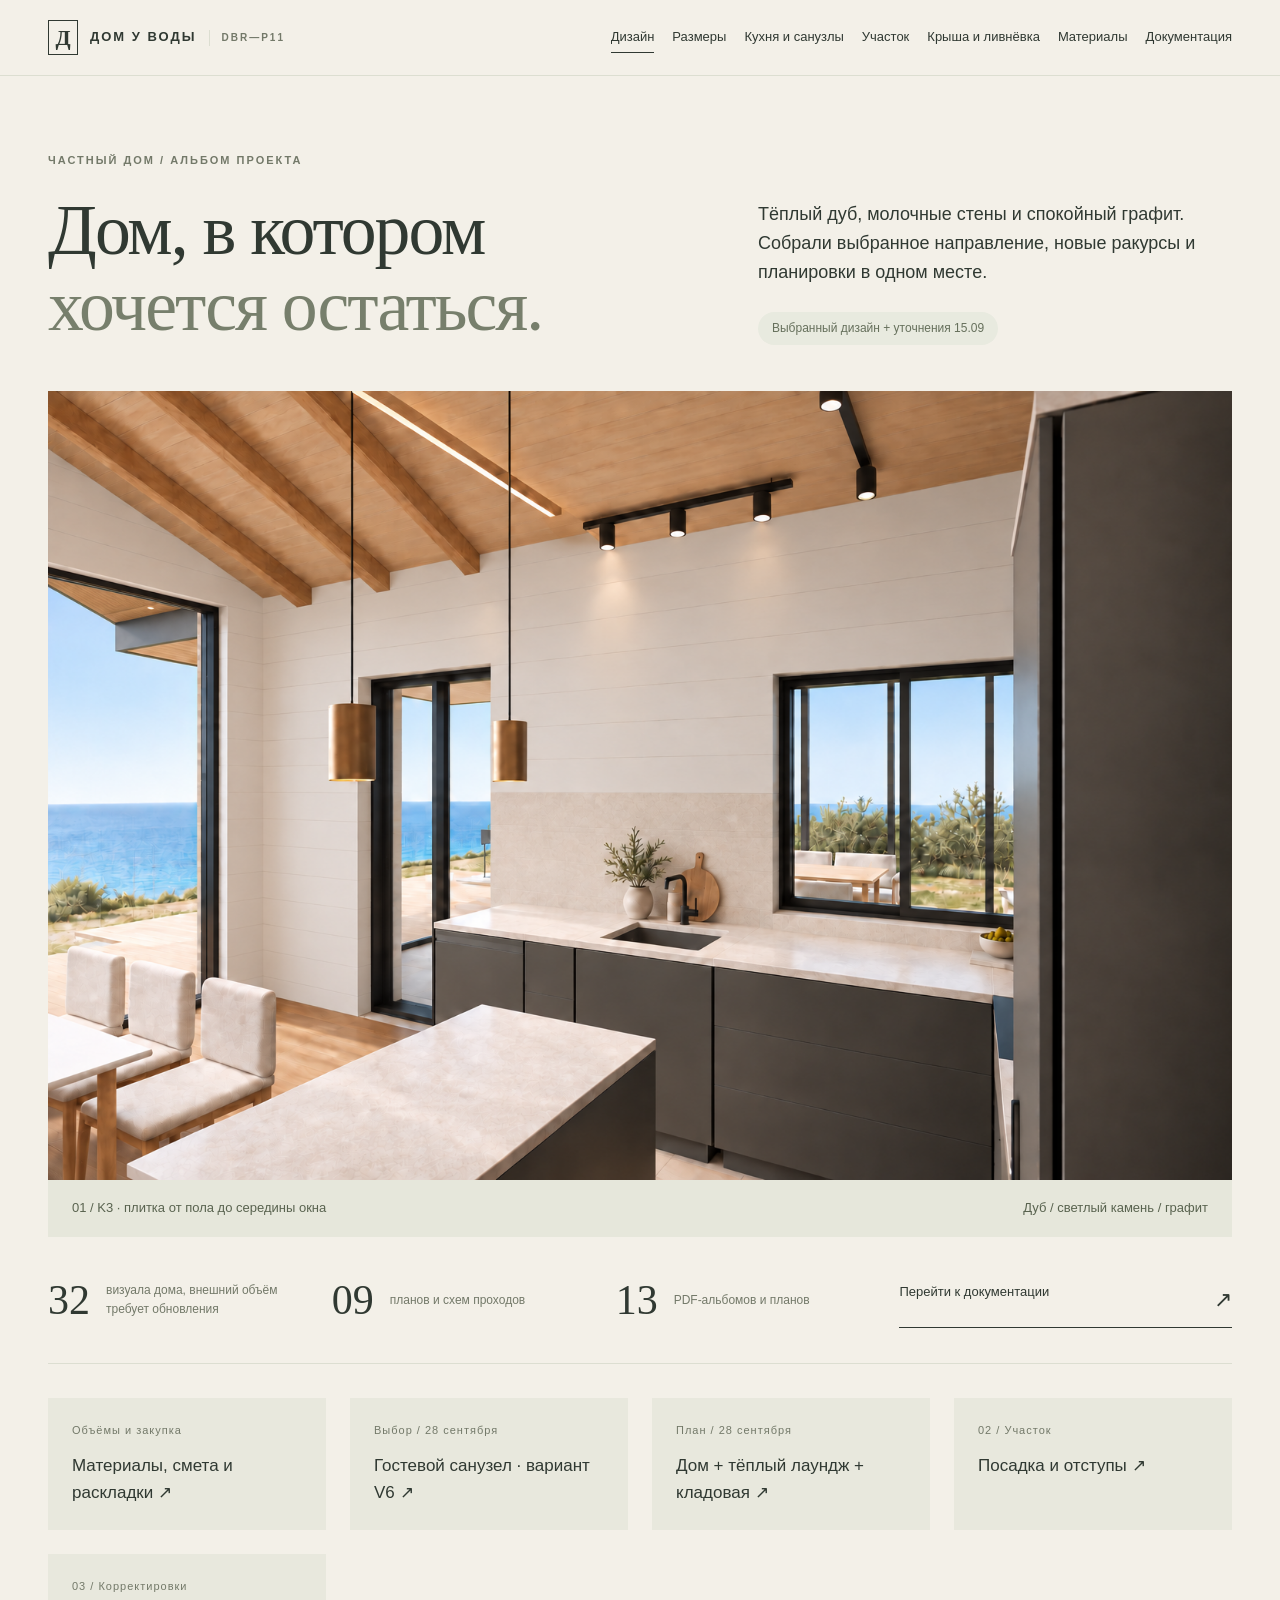
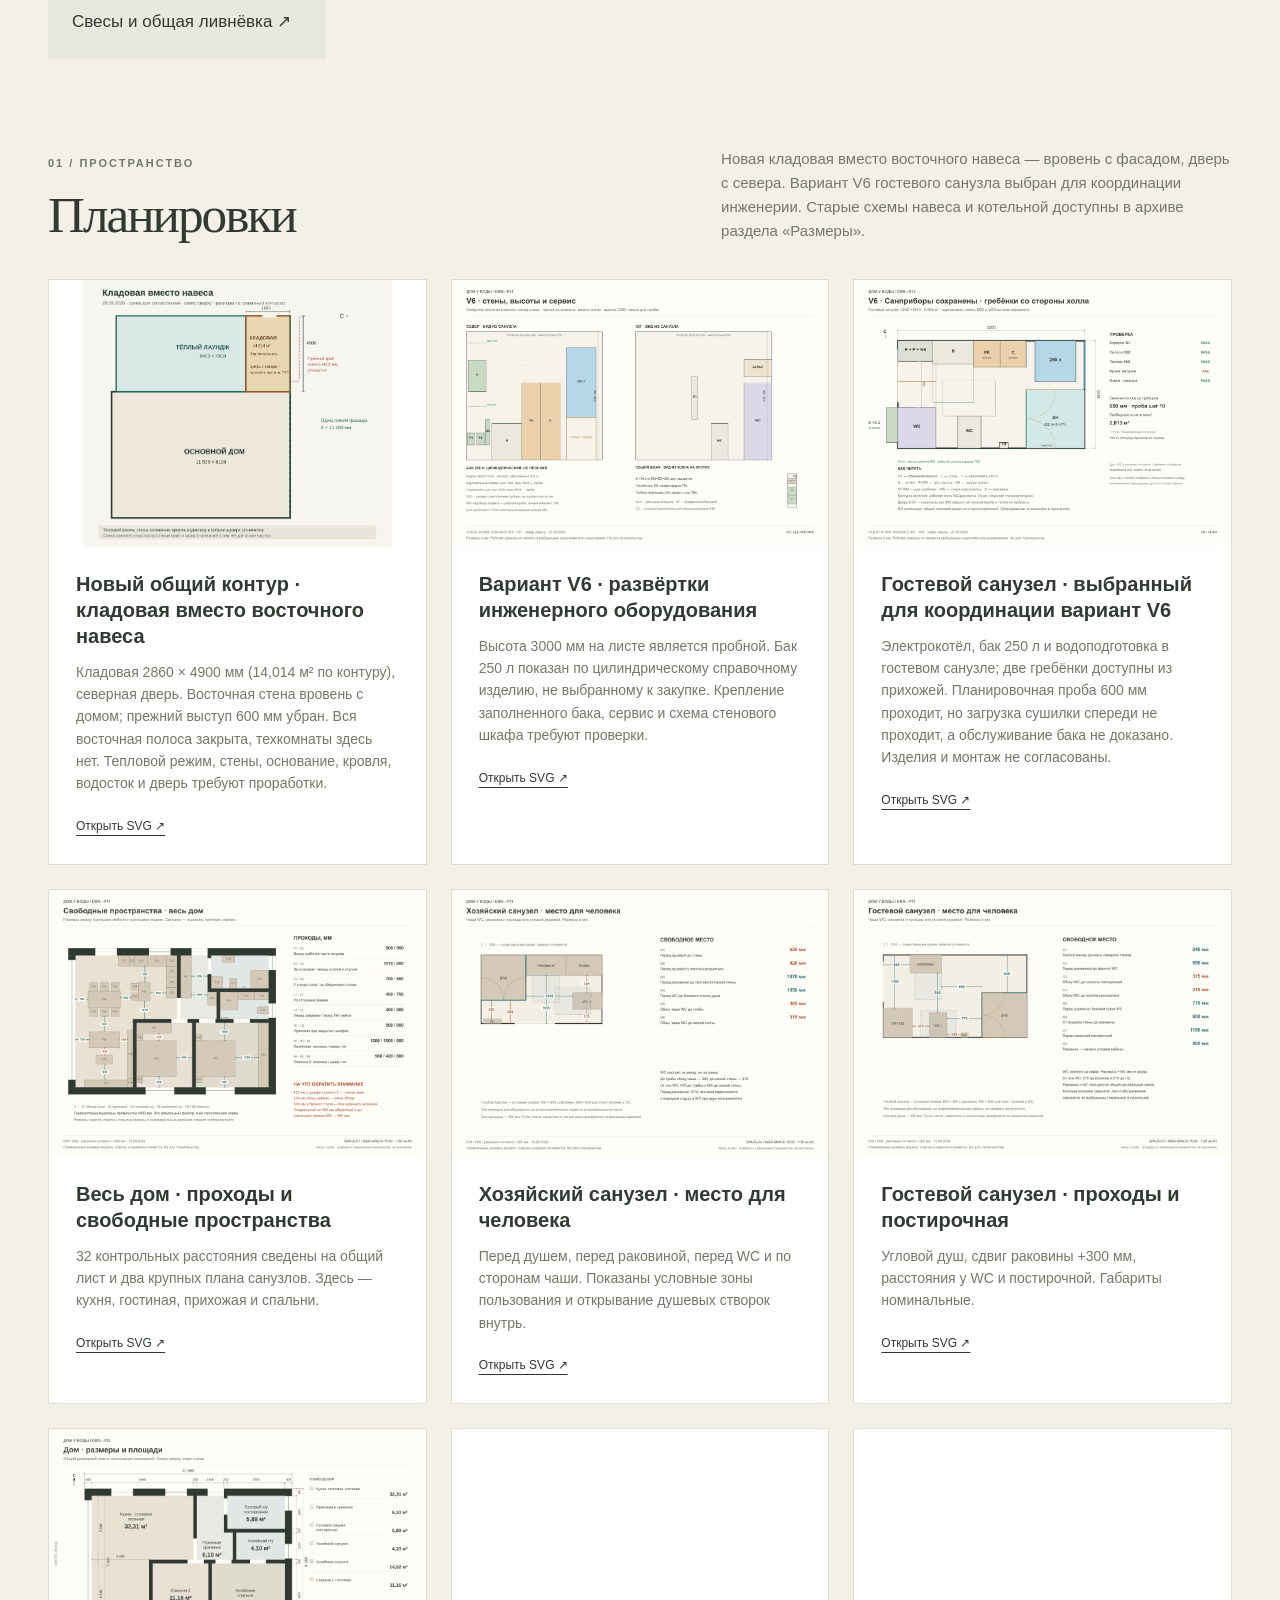
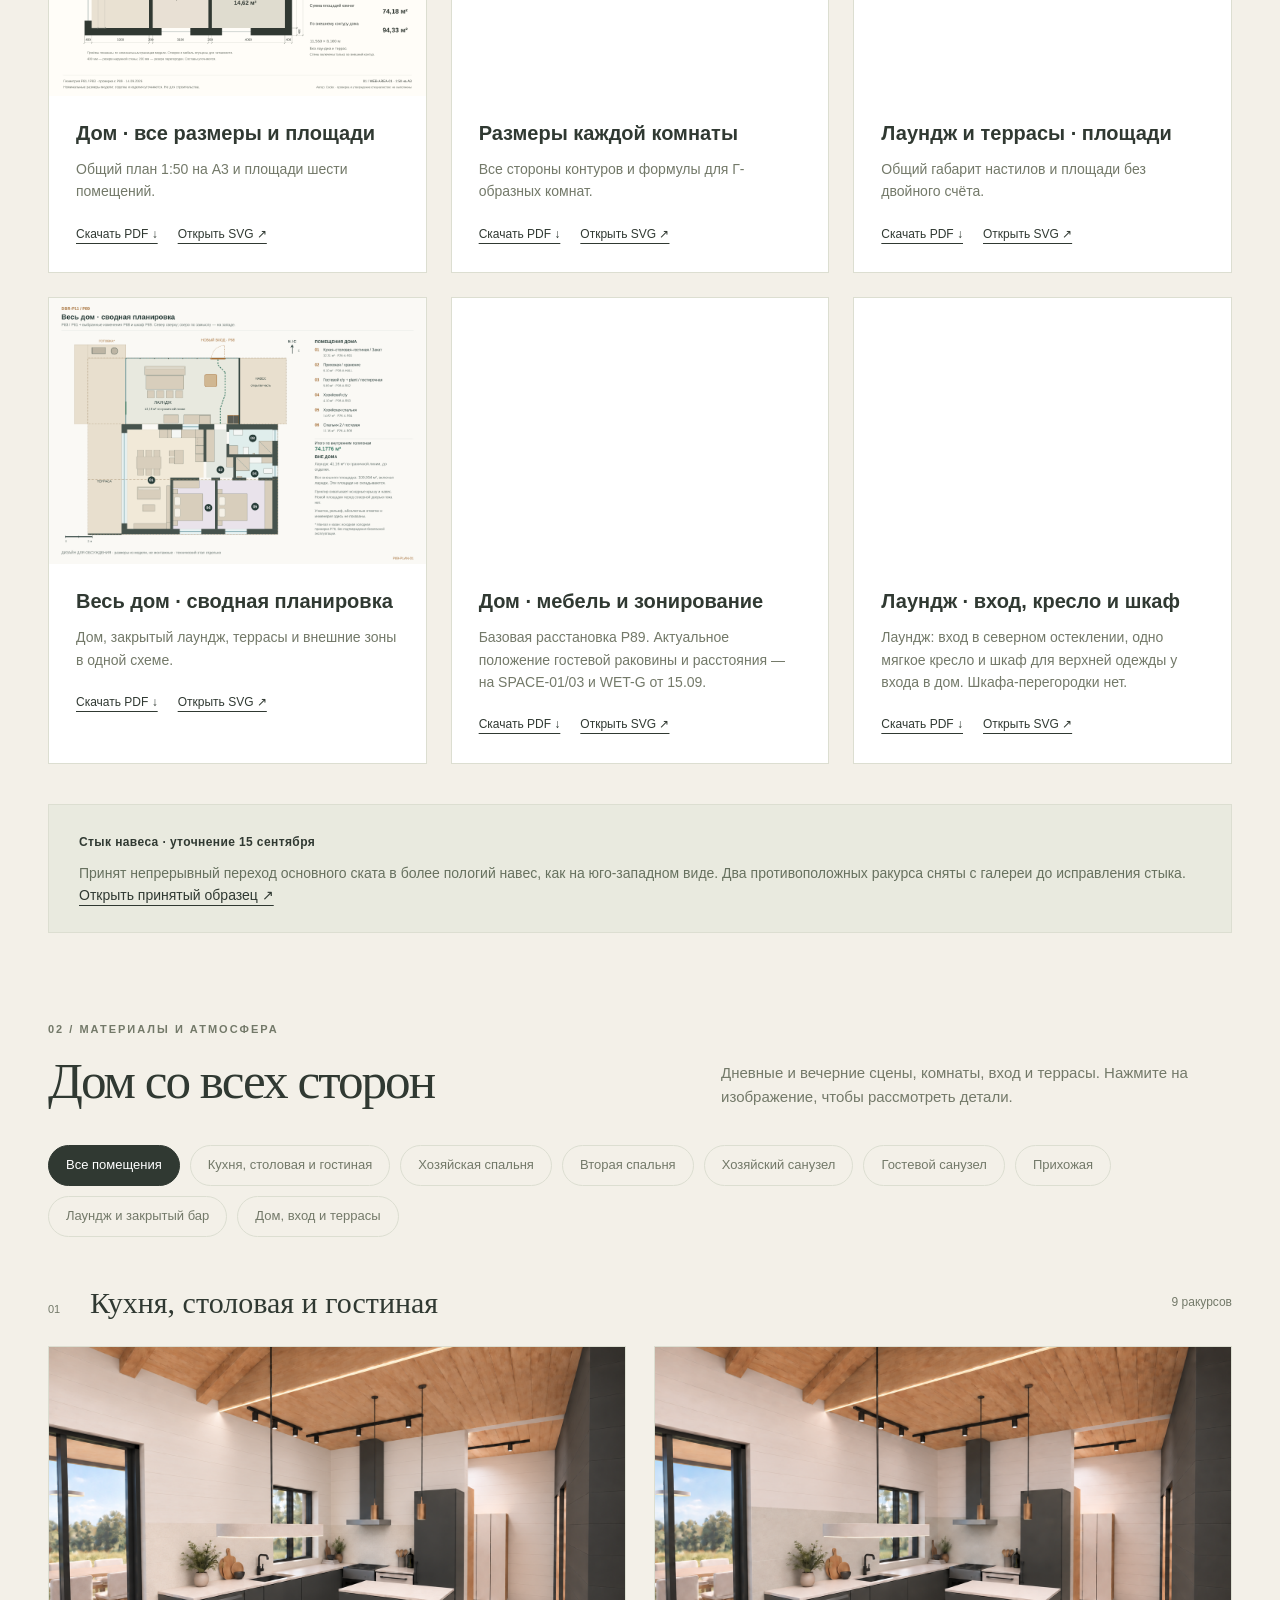
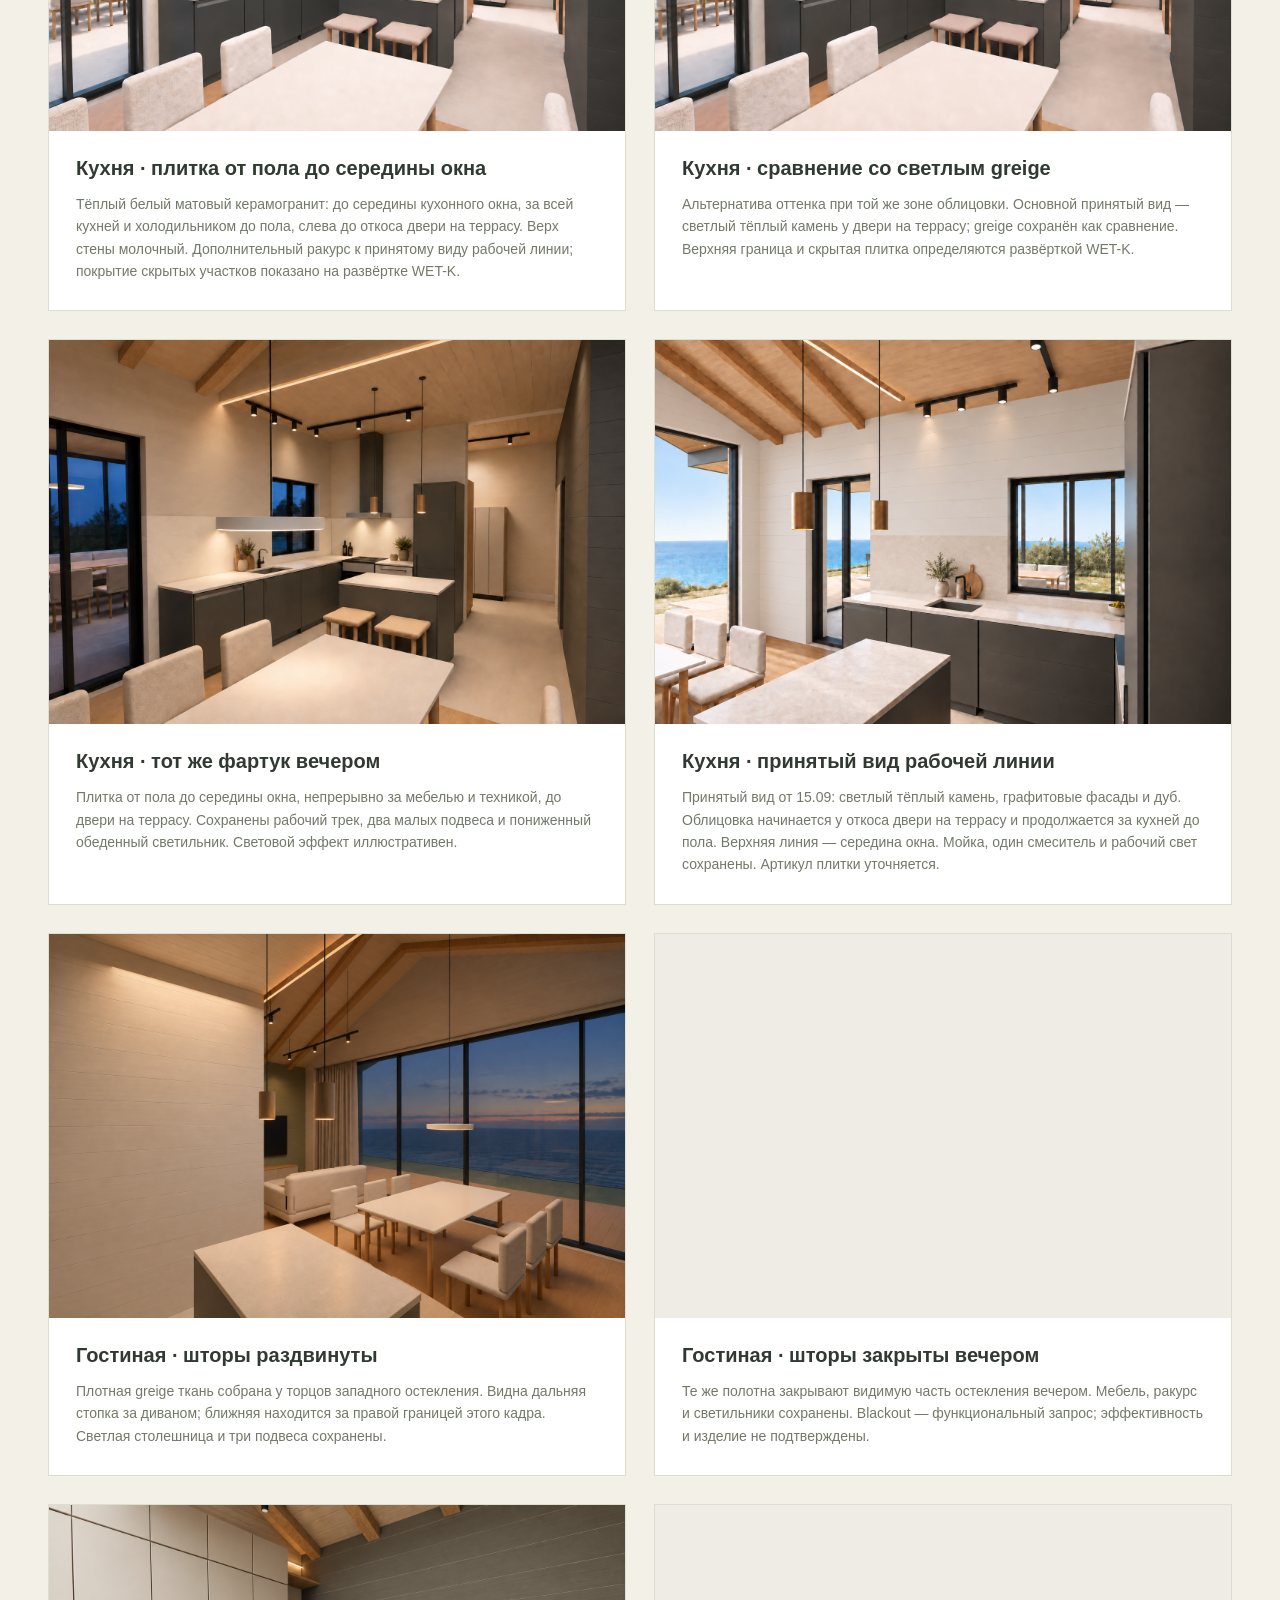
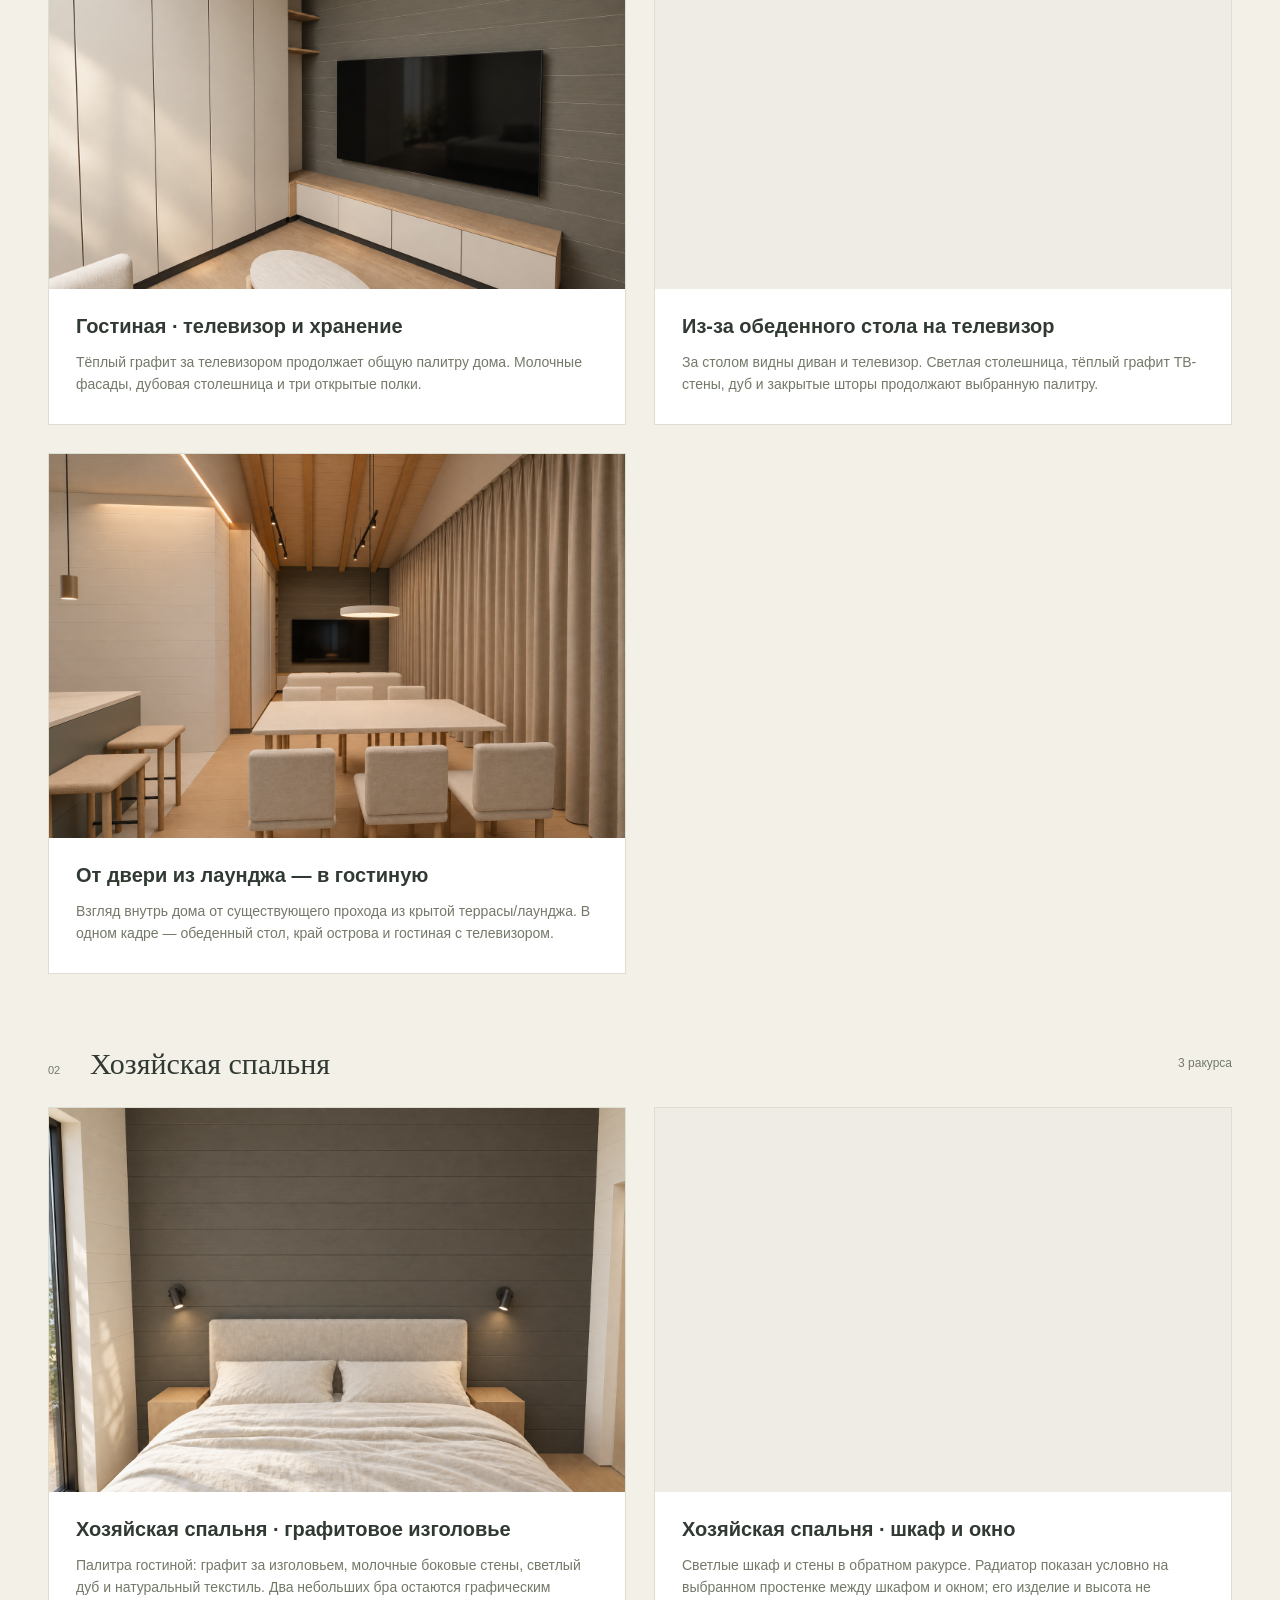
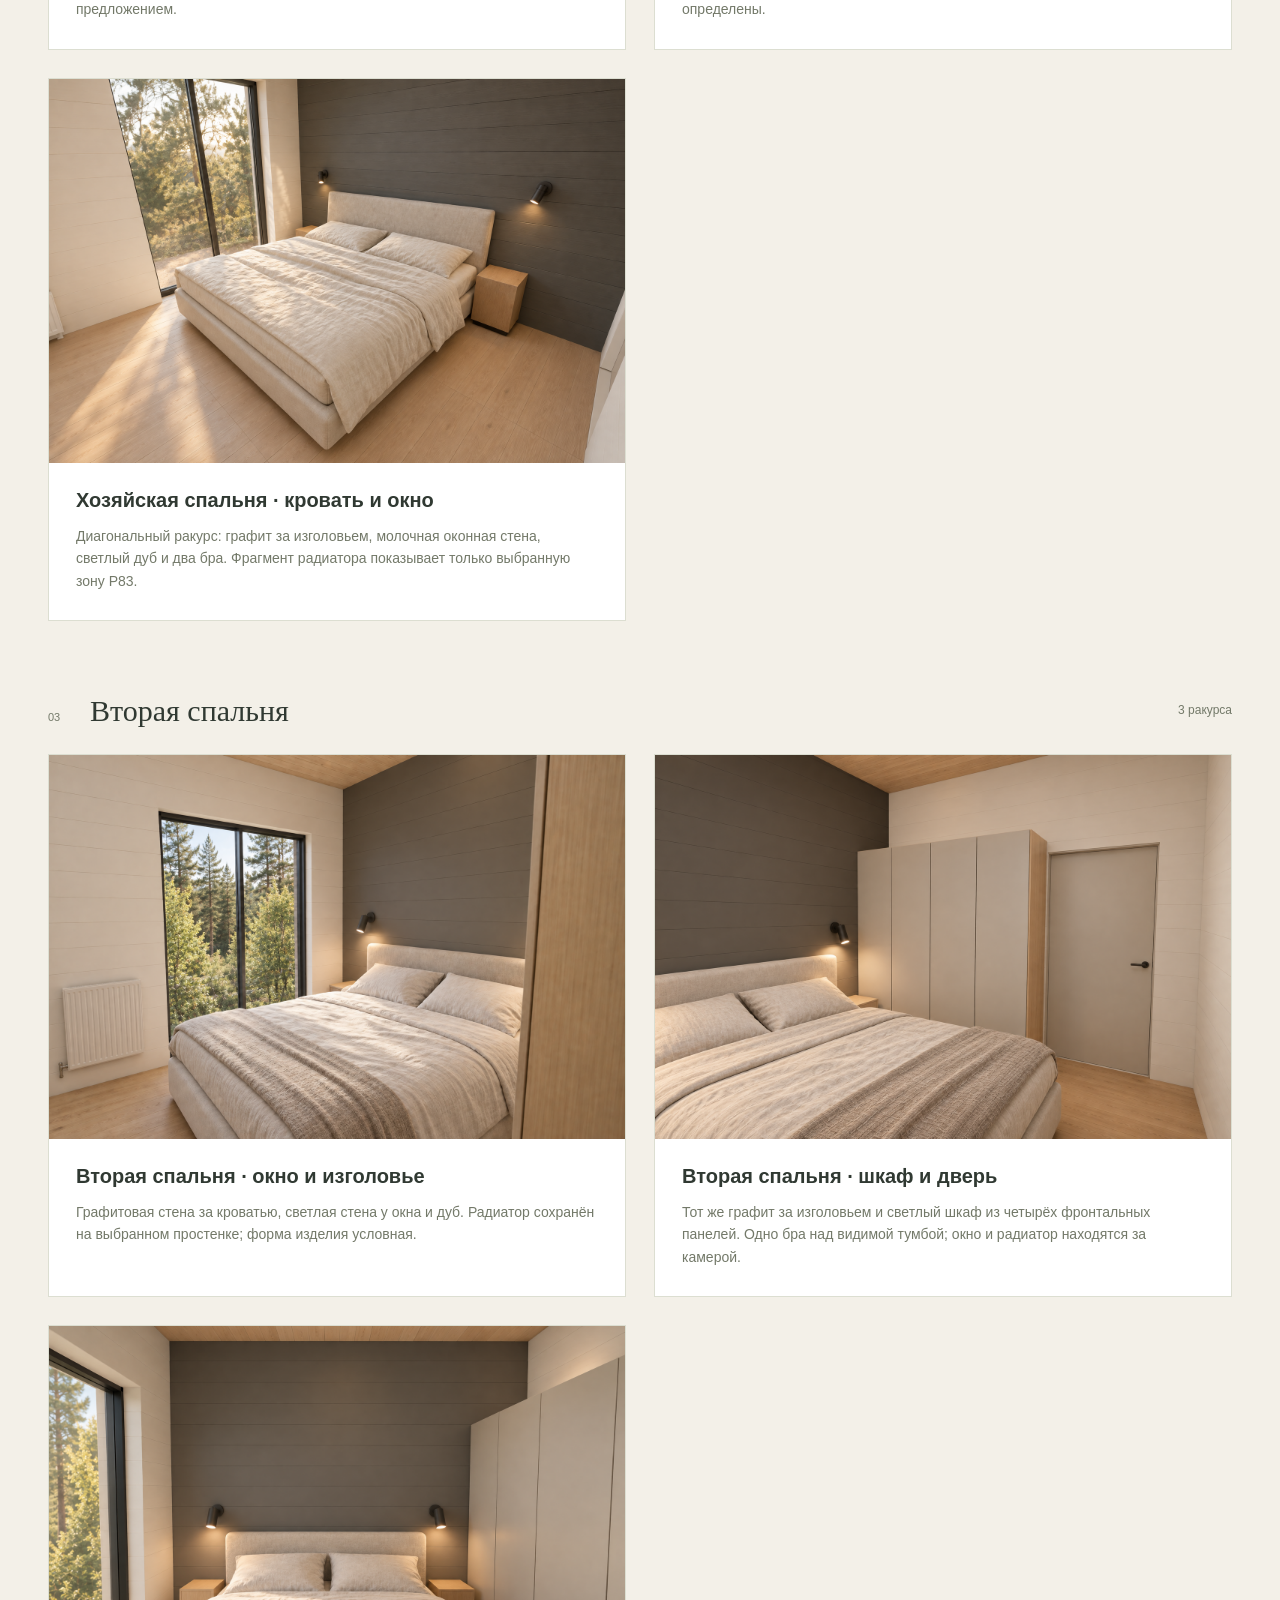
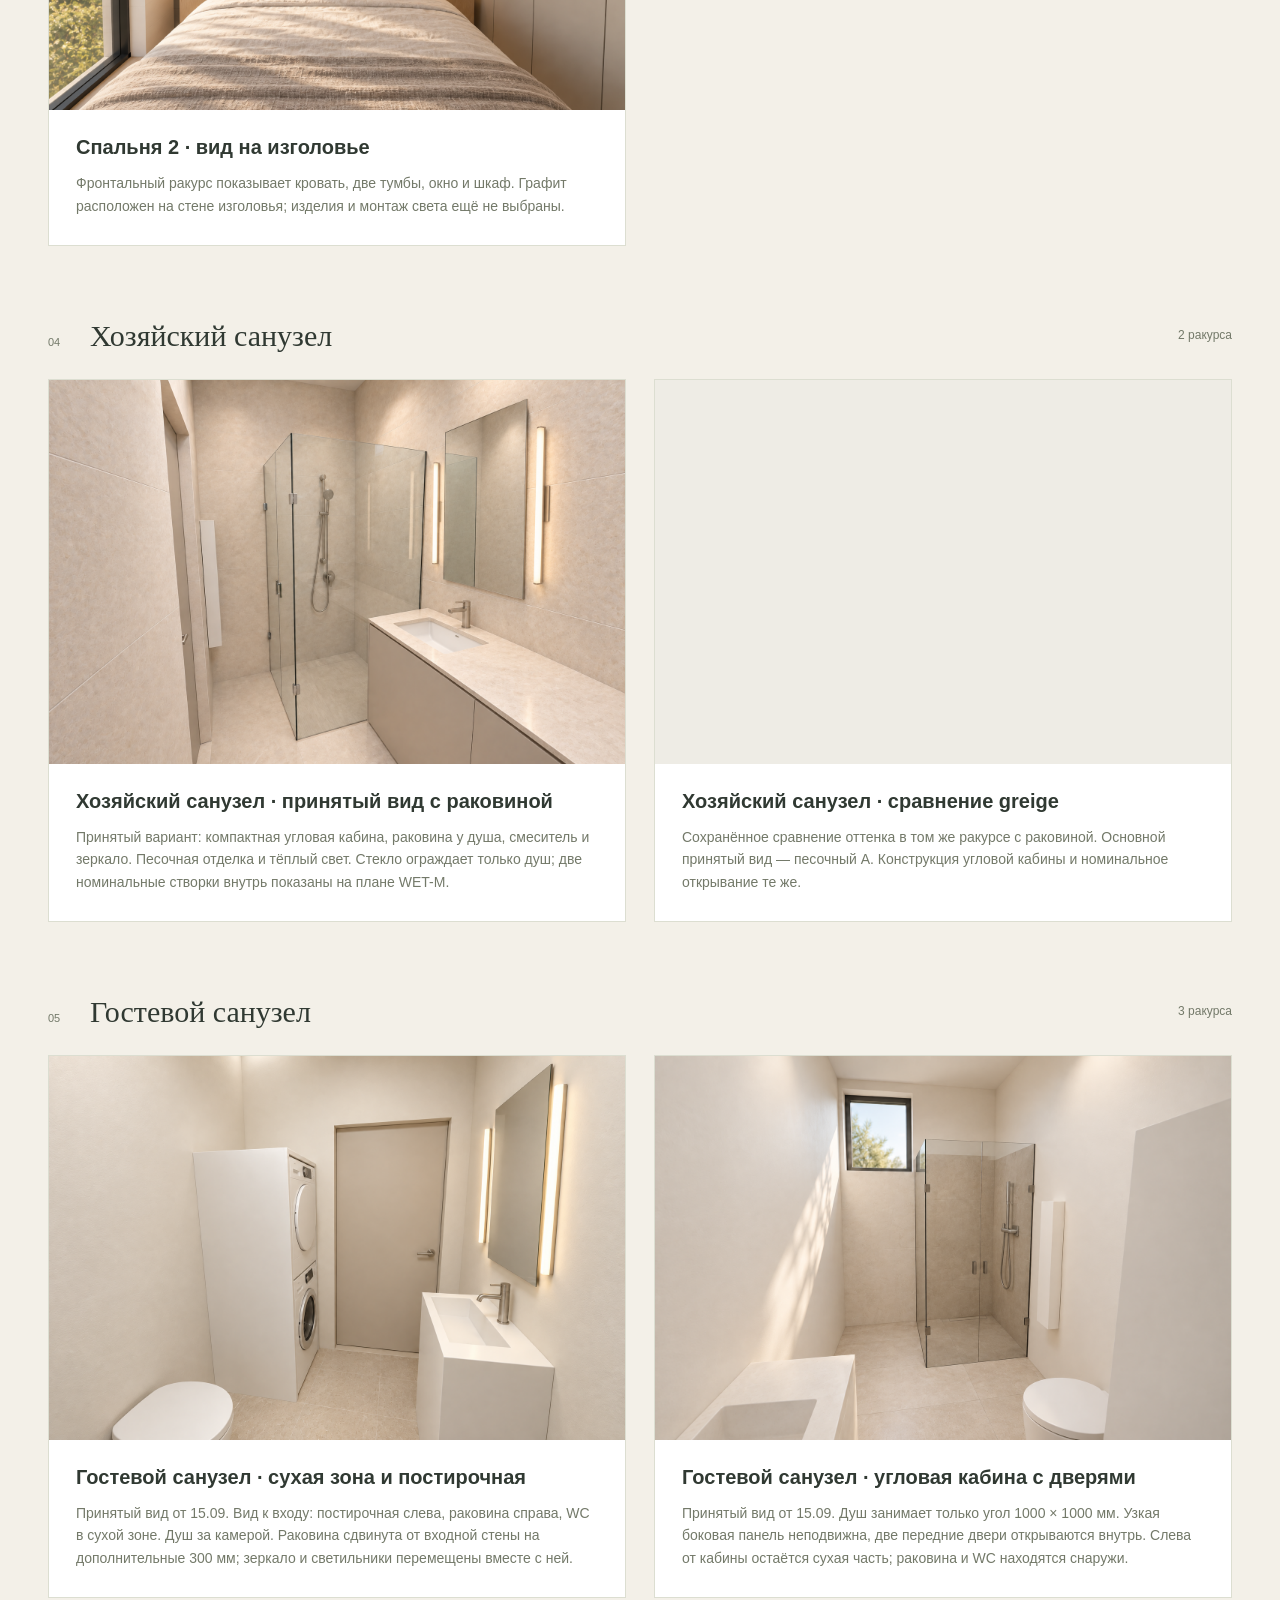
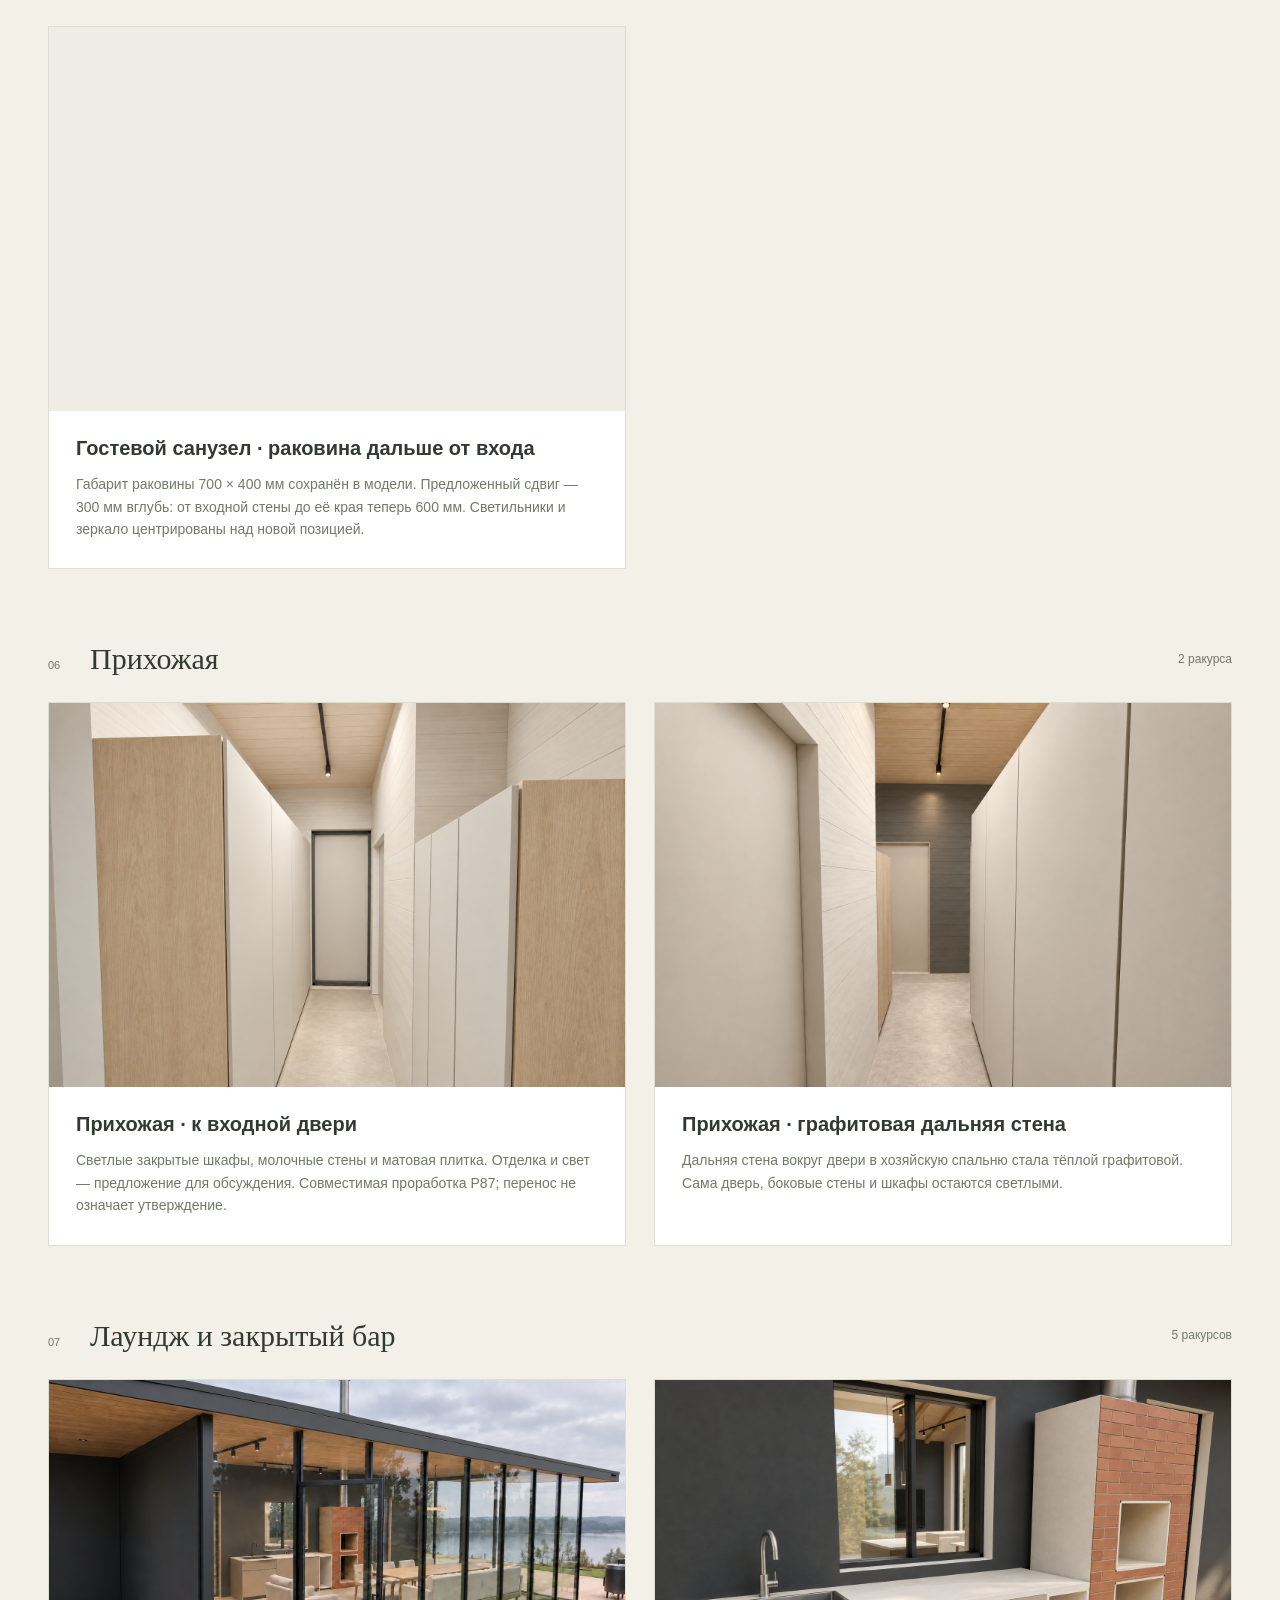
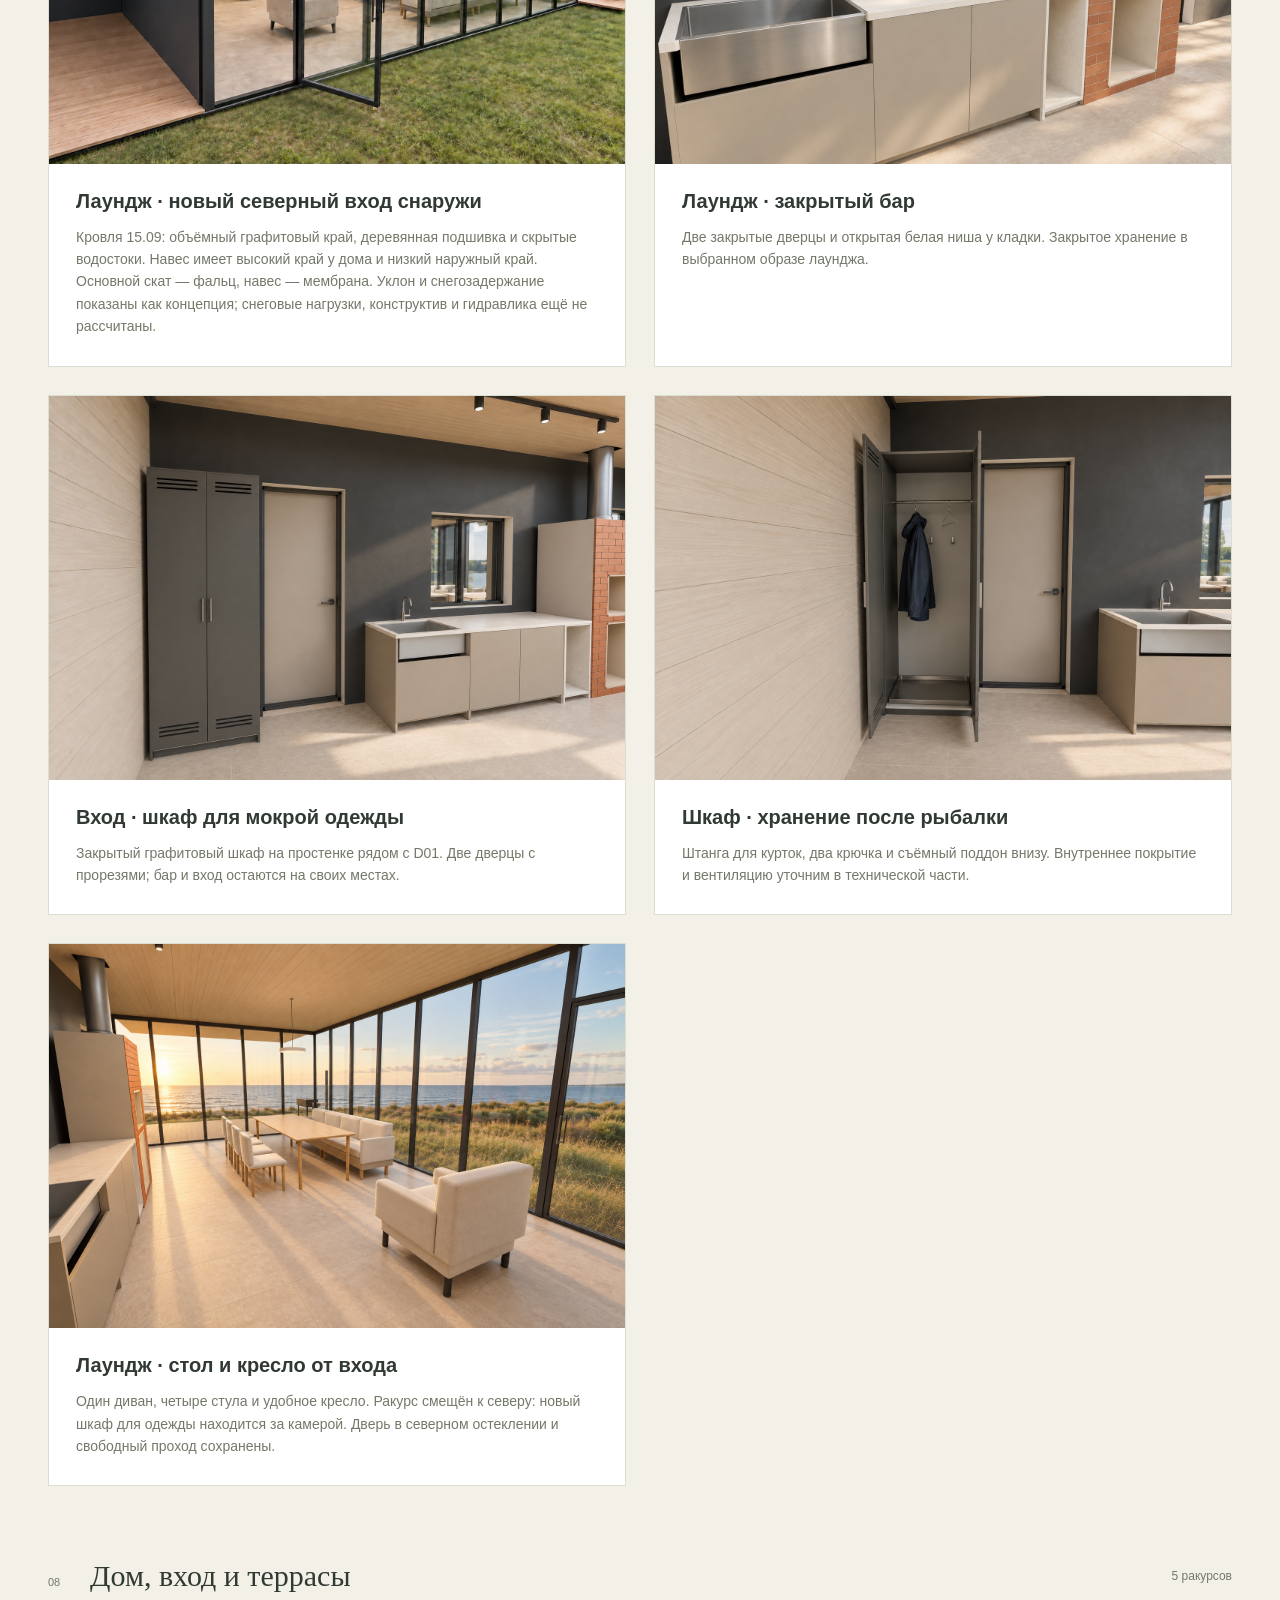
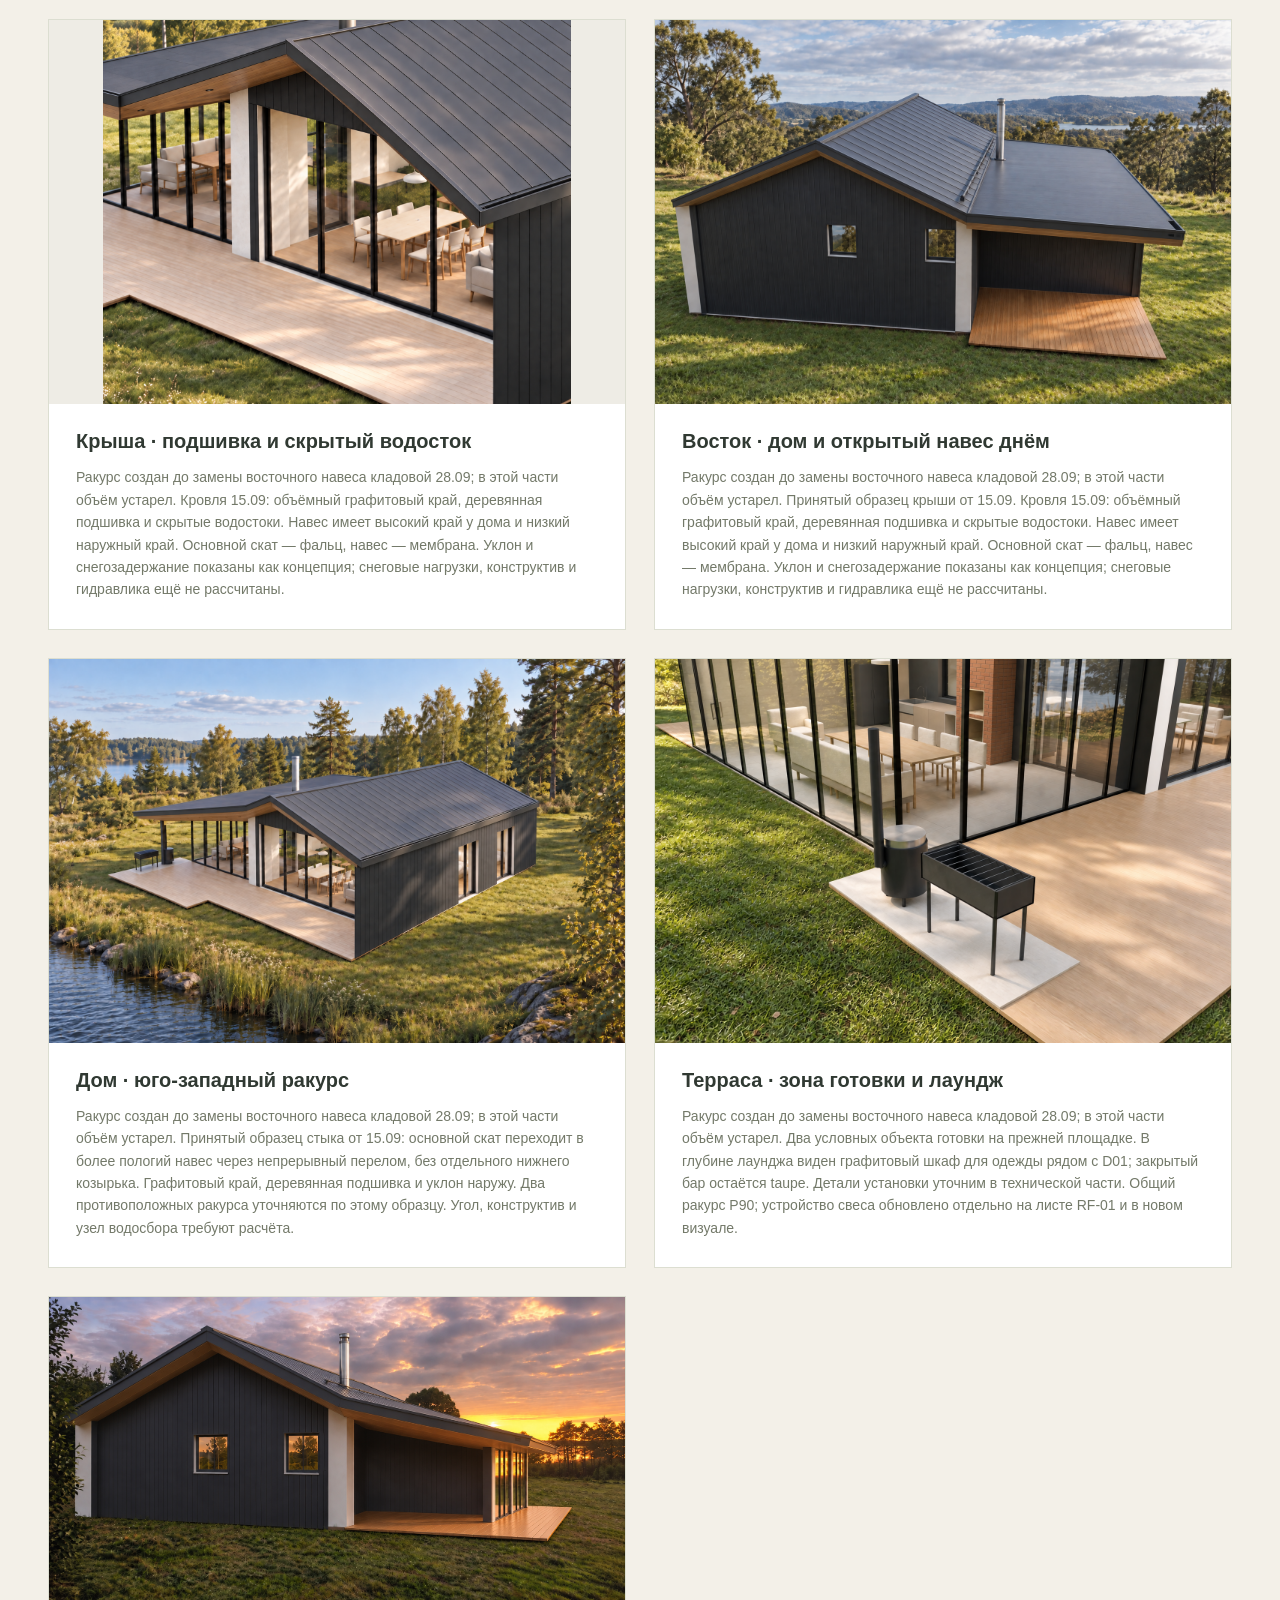
==== commit 0282607f: "Publish guest plant V6 and flush north storage plan" ====
--- a/docs/index.html
+++ b/docs/index.html
@@ -8,10 +8,10 @@
 <nav aria-label="Основная навигация"><a aria-current="page" href="index.html">Дизайн</a><a  href="plans.html">Размеры</a><a  href="wet-zones.html">Кухня и санузлы</a><a  href="site-plan.html">Участок</a><a  href="details.html">Крыша и ливнёвка</a><a  href="materials.html">Материалы</a><a  href="technical.html">Документация</a></nav></header>
 <main id="main"><section class="intro wrap"><div><p class="eyebrow">Частный дом / Альбом проекта</p><h1>Дом, в котором<br><em>хочется остаться.</em></h1></div><div class="intro-side"><p>Тёплый дуб, молочные стены и спокойный графит. Собрали выбранное направление, новые ракурсы и планировки в одном месте.</p><span class="pill">Выбранный дизайн + уточнения 15.09</span></div></section>
 <div class="hero wrap"><a class="zoom" href="assets/wet-2026-09-15/kitchen-midwindow-island.png" data-title="Кухня · принятый вид рабочей линии"><img src="assets/wet-2026-09-15/kitchen-midwindow-island.png" width="1536" height="1024" loading="eager" decoding="async" alt="Кухня · принятый вид рабочей линии"><span class="zoom-label">Смотреть крупнее ↗</span></a><div class="hero-caption"><span>01 / K3 · плитка от пола до середины окна</span><span>Дуб / светлый камень / графит</span></div></div>
-<div class="stats wrap"><div><strong>32</strong><span>актуальный визуал дома</span></div><div><strong>09</strong><span>планов и схем проходов</span></div><div><strong>13</strong><span>PDF-альбомов и планов</span></div><a href="technical.html">Перейти к документации <span>↗</span></a></div>
-<div class="update-links wrap"><a href="materials.html"><span>Новое / Объёмы и закупка</span><strong>Материалы, смета и раскладки ↗</strong></a><a href="wet-zones.html"><span>Новое / 15 сентября</span><strong>Плитка кухни и угловые душевые ↗</strong></a><a href="plans.html"><span>01 / Размеры</span><strong>Дом + тёплый лаундж + котельная ↗</strong></a><a href="site-plan.html"><span>02 / Участок</span><strong>Посадка и отступы ↗</strong></a><a href="details.html"><span>03 / Корректировки</span><strong>Свесы и общая ливнёвка ↗</strong></a></div><section class="section wrap" id="plans"><div class="section-heading"><div><p class="eyebrow">01 / Пространство</p><h2>Планировки</h2></div><p>Новый общий размерный план дома, тёплого лаунджа и навеса, вариант котельной; мебель и террасы. Полная экспликация с формулами — в разделе «Размеры».</p></div><div class="plan-grid"><article class="visual-card"><a class="zoom" href="assets/combined-2026-09-26/FULL-01-combined.png" data-title="Общий размерный план · дом, тёплый лаундж и навес"><img src="assets/combined-2026-09-26/FULL-01-combined.png" width="2200" height="1556" loading="lazy" decoding="async" alt="Общий размерный план · дом, тёплый лаундж и навес"><span class="zoom-label">Смотреть крупнее ↗</span></a><div class="card-copy"><h3>Общий размерный план · дом, тёплый лаундж и навес</h3><p>11 560 × 13 060 мм — габарит дома с лаунджем. Тёплый контур по граничным площадям 135,49 м²; открытый навес и настилы отдельно.</p><div class="file-links"><a class="" href="assets/combined-2026-09-26/DBR-P11-combined-plan.pdf">Скачать PDF ↓</a><a class="" href="assets/combined-2026-09-26/FULL-01-combined.svg">Открыть SVG ↗</a></div></div></article><article class="visual-card"><a class="zoom" href="assets/combined-2026-09-26/FULL-02-plant-option.png" data-title="Вариант B · котельная в восточной части навеса"><img src="assets/combined-2026-09-26/FULL-02-plant-option.png" width="2200" height="1556" loading="lazy" decoding="async" alt="Вариант B · котельная в восточной части навеса"><span class="zoom-label">Смотреть крупнее ↗</span></a><div class="card-copy"><h3>Вариант B · котельная в восточной части навеса</h3><p>Предложение: 2860 × 2400 мм по контуру, около 4,52 м² внутри при резерве стен. Отдельный вход, резервы оборудования и обслуживания; вариант не выбран.</p><div class="file-links"><a class="" href="assets/combined-2026-09-26/DBR-P11-combined-plan.pdf">Скачать PDF ↓</a><a class="" href="assets/combined-2026-09-26/FULL-02-plant-option.svg">Открыть SVG ↗</a></div></div></article><article class="visual-card"><a class="zoom" href="assets/space-2026-09-15/SPACE-01-house.png" data-title="Весь дом · проходы и свободные пространства"><img src="assets/space-2026-09-15/SPACE-01-house.png" width="2200" height="1556" loading="lazy" decoding="async" alt="Весь дом · проходы и свободные пространства"><span class="zoom-label">Смотреть крупнее ↗</span></a><div class="card-copy"><h3>Весь дом · проходы и свободные пространства</h3><p>32 контрольных расстояния сведены на общий лист и два крупных плана санузлов. Здесь — кухня, гостиная, прихожая и спальни.</p><div class="file-links"><a class="" href="assets/space-2026-09-15/SPACE-01-house.svg">Открыть SVG ↗</a></div></div></article><article class="visual-card"><a class="zoom" href="assets/space-2026-09-15/SPACE-02-master.png" data-title="Хозяйский санузел · место для человека"><img src="assets/space-2026-09-15/SPACE-02-master.png" width="2200" height="1556" loading="lazy" decoding="async" alt="Хозяйский санузел · место для человека"><span class="zoom-label">Смотреть крупнее ↗</span></a><div class="card-copy"><h3>Хозяйский санузел · место для человека</h3><p>Перед душем, перед раковиной, перед WC и по сторонам чаши. Показаны условные зоны пользования и открывание душевых створок внутрь.</p><div class="file-links"><a class="" href="assets/space-2026-09-15/SPACE-02-master.svg">Открыть SVG ↗</a></div></div></article><article class="visual-card"><a class="zoom" href="assets/space-2026-09-15/SPACE-03-guest.png" data-title="Гостевой санузел · проходы и постирочная"><img src="assets/space-2026-09-15/SPACE-03-guest.png" width="2200" height="1556" loading="lazy" decoding="async" alt="Гостевой санузел · проходы и постирочная"><span class="zoom-label">Смотреть крупнее ↗</span></a><div class="card-copy"><h3>Гостевой санузел · проходы и постирочная</h3><p>Угловой душ, сдвиг раковины +300 мм, расстояния у WC и постирочной. Габариты номинальные.</p><div class="file-links"><a class="" href="assets/space-2026-09-15/SPACE-03-guest.svg">Открыть SVG ↗</a></div></div></article><article class="visual-card"><a class="zoom" href="assets/plans/AREA-01-house.png" data-title="Дом · все размеры и площади"><img src="assets/plans/AREA-01-house.png" width="2200" height="1556" loading="lazy" decoding="async" alt="Дом · все размеры и площади"><span class="zoom-label">Смотреть крупнее ↗</span></a><div class="card-copy"><h3>Дом · все размеры и площади</h3><p>Общий план 1:50 на A3 и площади шести помещений.</p><div class="file-links"><a class="" href="assets/plans/DBR-P11-room-dimensions.pdf">Скачать PDF ↓</a><a class="" href="assets/plans/AREA-01-house.svg">Открыть SVG ↗</a></div></div></article><article class="visual-card"><a class="zoom" href="assets/plans/AREA-02-rooms.png" data-title="Размеры каждой комнаты"><img src="assets/plans/AREA-02-rooms.png" width="2200" height="1556" loading="lazy" decoding="async" alt="Размеры каждой комнаты"><span class="zoom-label">Смотреть крупнее ↗</span></a><div class="card-copy"><h3>Размеры каждой комнаты</h3><p>Все стороны контуров и формулы для Г-образных комнат.</p><div class="file-links"><a class="" href="assets/plans/DBR-P11-room-dimensions.pdf">Скачать PDF ↓</a><a class="" href="assets/plans/AREA-02-rooms.svg">Открыть SVG ↗</a></div></div></article><article class="visual-card"><a class="zoom" href="assets/plans/AREA-03-terraces.png" data-title="Лаундж и террасы · площади"><img src="assets/plans/AREA-03-terraces.png" width="2200" height="1556" loading="lazy" decoding="async" alt="Лаундж и террасы · площади"><span class="zoom-label">Смотреть крупнее ↗</span></a><div class="card-copy"><h3>Лаундж и террасы · площади</h3><p>Общий габарит настилов и площади без двойного счёта.</p><div class="file-links"><a class="" href="assets/plans/DBR-P11-room-dimensions.pdf">Скачать PDF ↓</a><a class="" href="assets/plans/AREA-03-terraces.svg">Открыть SVG ↗</a></div></div></article><article class="visual-card"><a class="zoom" href="assets/plans/P89-PLAN-01.png" data-title="Весь дом · сводная планировка"><img src="assets/plans/P89-PLAN-01.png" width="2000" height="1415" loading="lazy" decoding="async" alt="Весь дом · сводная планировка"><span class="zoom-label">Смотреть крупнее ↗</span></a><div class="card-copy"><h3>Весь дом · сводная планировка</h3><p>Дом, закрытый лаундж, террасы и внешние зоны в одной схеме.</p><div class="file-links"><a class="" href="assets/technical/P89/P89-PLAN-01.pdf">Скачать PDF ↓</a><a class="" href="assets/plans/P89-PLAN-01.svg">Открыть SVG ↗</a></div></div></article><article class="visual-card"><a class="zoom" href="assets/plans/P89-PLAN-02.png" data-title="Дом · мебель и зонирование"><img src="assets/plans/P89-PLAN-02.png" width="2000" height="1415" loading="lazy" decoding="async" alt="Дом · мебель и зонирование"><span class="zoom-label">Смотреть крупнее ↗</span></a><div class="card-copy"><h3>Дом · мебель и зонирование</h3><p>Базовая расстановка P89. Актуальное положение гостевой раковины и расстояния — на SPACE-01/03 и WET-G от 15.09.</p><div class="file-links"><a class="" href="assets/technical/P89/P89-PLAN-02.pdf">Скачать PDF ↓</a><a class="" href="assets/plans/P89-PLAN-02.svg">Открыть SVG ↗</a></div></div></article><article class="visual-card"><a class="zoom" href="assets/plans/P89-PLAN-03.png" data-title="Лаундж · вход, кресло и шкаф"><img src="assets/plans/P89-PLAN-03.png" width="2000" height="1415" loading="lazy" decoding="async" alt="Лаундж · вход, кресло и шкаф"><span class="zoom-label">Смотреть крупнее ↗</span></a><div class="card-copy"><h3>Лаундж · вход, кресло и шкаф</h3><p>Лаундж: вход в северном остеклении, одно мягкое кресло и шкаф для верхней одежды у входа в дом. Шкафа-перегородки нет.</p><div class="file-links"><a class="" href="assets/technical/P89/P89-PLAN-03.pdf">Скачать PDF ↓</a><a class="" href="assets/plans/P89-PLAN-03.svg">Открыть SVG ↗</a></div></div></article></div></section>
+<div class="stats wrap"><div><strong>32</strong><span>визуала дома, внешний объём требует обновления</span></div><div><strong>09</strong><span>планов и схем проходов</span></div><div><strong>13</strong><span>PDF-альбомов и планов</span></div><a href="technical.html">Перейти к документации <span>↗</span></a></div>
+<div class="update-links wrap"><a href="materials.html"><span>Объёмы и закупка</span><strong>Материалы, смета и раскладки ↗</strong></a><a href="wet-zones.html#guest-plant-v6"><span>Выбор / 28 сентября</span><strong>Гостевой санузел · вариант V6 ↗</strong></a><a href="plans.html#combined-plan"><span>План / 28 сентября</span><strong>Дом + тёплый лаундж + кладовая ↗</strong></a><a href="site-plan.html"><span>02 / Участок</span><strong>Посадка и отступы ↗</strong></a><a href="details.html"><span>03 / Корректировки</span><strong>Свесы и общая ливнёвка ↗</strong></a></div><section class="section wrap" id="plans"><div class="section-heading"><div><p class="eyebrow">01 / Пространство</p><h2>Планировки</h2></div><p>Новая кладовая вместо восточного навеса — вровень с фасадом, дверь с севера. Вариант V6 гостевого санузла выбран для координации инженерии. Старые схемы навеса и котельной доступны в архиве раздела «Размеры».</p></div><div class="plan-grid"><article class="visual-card"><a class="zoom" href="assets/north-store-2026-09-28/NORTH-STORE-01.png" data-title="Новый общий контур · кладовая вместо восточного навеса"><img src="assets/north-store-2026-09-28/NORTH-STORE-01.png" width="1562" height="1346" loading="lazy" decoding="async" alt="Новый общий контур · кладовая вместо восточного навеса"><span class="zoom-label">Смотреть крупнее ↗</span></a><div class="card-copy"><h3>Новый общий контур · кладовая вместо восточного навеса</h3><p>Кладовая 2860 × 4900 мм (14,014 м² по контуру), северная дверь. Восточная стена вровень с домом; прежний выступ 600 мм убран. Вся восточная полоса закрыта, техкомнаты здесь нет. Тепловой режим, стены, основание, кровля, водосток и дверь требуют проработки.</p><div class="file-links"><a class="" href="assets/north-store-2026-09-28/NORTH-STORE-01.svg">Открыть SVG ↗</a></div></div></article><article class="visual-card"><a class="zoom" href="assets/guest-plant-2026-09-28/V6-elevation.png" data-title="Вариант V6 · развёртки инженерного оборудования"><img src="assets/guest-plant-2026-09-28/V6-elevation.png" width="2400" height="1698" loading="lazy" decoding="async" alt="Вариант V6 · развёртки инженерного оборудования"><span class="zoom-label">Смотреть крупнее ↗</span></a><div class="card-copy"><h3>Вариант V6 · развёртки инженерного оборудования</h3><p>Высота 3000 мм на листе является пробной. Бак 250 л показан по цилиндрическому справочному изделию, не выбранному к закупке. Крепление заполненного бака, сервис и схема стенового шкафа требуют проверки.</p><div class="file-links"><a class="" href="assets/guest-plant-2026-09-28/V6-elevation.svg">Открыть SVG ↗</a></div></div></article><article class="visual-card"><a class="zoom" href="assets/guest-plant-2026-09-28/V6-plan.png" data-title="Гостевой санузел · выбранный для координации вариант V6"><img src="assets/guest-plant-2026-09-28/V6-plan.png" width="2400" height="1698" loading="lazy" decoding="async" alt="Гостевой санузел · выбранный для координации вариант V6"><span class="zoom-label">Смотреть крупнее ↗</span></a><div class="card-copy"><h3>Гостевой санузел · выбранный для координации вариант V6</h3><p>Электрокотёл, бак 250 л и водоподготовка в гостевом санузле; две гребёнки доступны из прихожей. Планировочная проба 600 мм проходит, но загрузка сушилки спереди не проходит, а обслуживание бака не доказано. Изделия и монтаж не согласованы.</p><div class="file-links"><a class="" href="assets/guest-plant-2026-09-28/V6-plan.svg">Открыть SVG ↗</a></div></div></article><article class="visual-card"><a class="zoom" href="assets/space-2026-09-15/SPACE-01-house.png" data-title="Весь дом · проходы и свободные пространства"><img src="assets/space-2026-09-15/SPACE-01-house.png" width="2200" height="1556" loading="lazy" decoding="async" alt="Весь дом · проходы и свободные пространства"><span class="zoom-label">Смотреть крупнее ↗</span></a><div class="card-copy"><h3>Весь дом · проходы и свободные пространства</h3><p>32 контрольных расстояния сведены на общий лист и два крупных плана санузлов. Здесь — кухня, гостиная, прихожая и спальни.</p><div class="file-links"><a class="" href="assets/space-2026-09-15/SPACE-01-house.svg">Открыть SVG ↗</a></div></div></article><article class="visual-card"><a class="zoom" href="assets/space-2026-09-15/SPACE-02-master.png" data-title="Хозяйский санузел · место для человека"><img src="assets/space-2026-09-15/SPACE-02-master.png" width="2200" height="1556" loading="lazy" decoding="async" alt="Хозяйский санузел · место для человека"><span class="zoom-label">Смотреть крупнее ↗</span></a><div class="card-copy"><h3>Хозяйский санузел · место для человека</h3><p>Перед душем, перед раковиной, перед WC и по сторонам чаши. Показаны условные зоны пользования и открывание душевых створок внутрь.</p><div class="file-links"><a class="" href="assets/space-2026-09-15/SPACE-02-master.svg">Открыть SVG ↗</a></div></div></article><article class="visual-card"><a class="zoom" href="assets/space-2026-09-15/SPACE-03-guest.png" data-title="Гостевой санузел · проходы и постирочная"><img src="assets/space-2026-09-15/SPACE-03-guest.png" width="2200" height="1556" loading="lazy" decoding="async" alt="Гостевой санузел · проходы и постирочная"><span class="zoom-label">Смотреть крупнее ↗</span></a><div class="card-copy"><h3>Гостевой санузел · проходы и постирочная</h3><p>Угловой душ, сдвиг раковины +300 мм, расстояния у WC и постирочной. Габариты номинальные.</p><div class="file-links"><a class="" href="assets/space-2026-09-15/SPACE-03-guest.svg">Открыть SVG ↗</a></div></div></article><article class="visual-card"><a class="zoom" href="assets/plans/AREA-01-house.png" data-title="Дом · все размеры и площади"><img src="assets/plans/AREA-01-house.png" width="2200" height="1556" loading="lazy" decoding="async" alt="Дом · все размеры и площади"><span class="zoom-label">Смотреть крупнее ↗</span></a><div class="card-copy"><h3>Дом · все размеры и площади</h3><p>Общий план 1:50 на A3 и площади шести помещений.</p><div class="file-links"><a class="" href="assets/plans/DBR-P11-room-dimensions.pdf">Скачать PDF ↓</a><a class="" href="assets/plans/AREA-01-house.svg">Открыть SVG ↗</a></div></div></article><article class="visual-card"><a class="zoom" href="assets/plans/AREA-02-rooms.png" data-title="Размеры каждой комнаты"><img src="assets/plans/AREA-02-rooms.png" width="2200" height="1556" loading="lazy" decoding="async" alt="Размеры каждой комнаты"><span class="zoom-label">Смотреть крупнее ↗</span></a><div class="card-copy"><h3>Размеры каждой комнаты</h3><p>Все стороны контуров и формулы для Г-образных комнат.</p><div class="file-links"><a class="" href="assets/plans/DBR-P11-room-dimensions.pdf">Скачать PDF ↓</a><a class="" href="assets/plans/AREA-02-rooms.svg">Открыть SVG ↗</a></div></div></article><article class="visual-card"><a class="zoom" href="assets/plans/AREA-03-terraces.png" data-title="Лаундж и террасы · площади"><img src="assets/plans/AREA-03-terraces.png" width="2200" height="1556" loading="lazy" decoding="async" alt="Лаундж и террасы · площади"><span class="zoom-label">Смотреть крупнее ↗</span></a><div class="card-copy"><h3>Лаундж и террасы · площади</h3><p>Общий габарит настилов и площади без двойного счёта.</p><div class="file-links"><a class="" href="assets/plans/DBR-P11-room-dimensions.pdf">Скачать PDF ↓</a><a class="" href="assets/plans/AREA-03-terraces.svg">Открыть SVG ↗</a></div></div></article><article class="visual-card"><a class="zoom" href="assets/plans/P89-PLAN-01.png" data-title="Весь дом · сводная планировка"><img src="assets/plans/P89-PLAN-01.png" width="2000" height="1415" loading="lazy" decoding="async" alt="Весь дом · сводная планировка"><span class="zoom-label">Смотреть крупнее ↗</span></a><div class="card-copy"><h3>Весь дом · сводная планировка</h3><p>Дом, закрытый лаундж, террасы и внешние зоны в одной схеме.</p><div class="file-links"><a class="" href="assets/technical/P89/P89-PLAN-01.pdf">Скачать PDF ↓</a><a class="" href="assets/plans/P89-PLAN-01.svg">Открыть SVG ↗</a></div></div></article><article class="visual-card"><a class="zoom" href="assets/plans/P89-PLAN-02.png" data-title="Дом · мебель и зонирование"><img src="assets/plans/P89-PLAN-02.png" width="2000" height="1415" loading="lazy" decoding="async" alt="Дом · мебель и зонирование"><span class="zoom-label">Смотреть крупнее ↗</span></a><div class="card-copy"><h3>Дом · мебель и зонирование</h3><p>Базовая расстановка P89. Актуальное положение гостевой раковины и расстояния — на SPACE-01/03 и WET-G от 15.09.</p><div class="file-links"><a class="" href="assets/technical/P89/P89-PLAN-02.pdf">Скачать PDF ↓</a><a class="" href="assets/plans/P89-PLAN-02.svg">Открыть SVG ↗</a></div></div></article><article class="visual-card"><a class="zoom" href="assets/plans/P89-PLAN-03.png" data-title="Лаундж · вход, кресло и шкаф"><img src="assets/plans/P89-PLAN-03.png" width="2000" height="1415" loading="lazy" decoding="async" alt="Лаундж · вход, кресло и шкаф"><span class="zoom-label">Смотреть крупнее ↗</span></a><div class="card-copy"><h3>Лаундж · вход, кресло и шкаф</h3><p>Лаундж: вход в северном остеклении, одно мягкое кресло и шкаф для верхней одежды у входа в дом. Шкафа-перегородки нет.</p><div class="file-links"><a class="" href="assets/technical/P89/P89-PLAN-03.pdf">Скачать PDF ↓</a><a class="" href="assets/plans/P89-PLAN-03.svg">Открыть SVG ↗</a></div></div></article></div></section>
 <div class="status-note wrap spaced"><strong>Стык навеса · уточнение 15 сентября</strong><p>Принят непрерывный переход основного ската в более пологий навес, как на юго-западном виде. Два противоположных ракурса сняты с галереи до исправления стыка.</p><a href="details.html#roof">Открыть принятый образец ↗</a></div><section class="section wrap" id="gallery"><div class="section-heading"><div><p class="eyebrow">02 / Материалы и атмосфера</p><h2>Дом со всех сторон</h2></div><p>Дневные и вечерние сцены, комнаты, вход и террасы. Нажмите на изображение, чтобы рассмотреть детали.</p></div>
-<div class="room-nav" role="group" aria-label="Фильтр по помещениям"><button class="selected" data-room="all" aria-pressed="true">Все помещения</button><button data-room="common" aria-pressed="false">Кухня, столовая и гостиная</button><button data-room="master_bedroom" aria-pressed="false">Хозяйская спальня</button><button data-room="bedroom2" aria-pressed="false">Вторая спальня</button><button data-room="master_bath" aria-pressed="false">Хозяйский санузел</button><button data-room="guest_bath" aria-pressed="false">Гостевой санузел</button><button data-room="hall" aria-pressed="false">Прихожая</button><button data-room="lounge" aria-pressed="false">Лаундж и закрытый бар</button><button data-room="exterior" aria-pressed="false">Дом, вход и террасы</button></div><div id="rooms"><section class="room-section" data-section="common"><div class="room-heading"><h3><span>01</span>Кухня, столовая и гостиная</h3><span>9 ракурсов</span></div><div class="visual-grid"><article class="visual-card"><a class="zoom" href="assets/wet-2026-09-15/kitchen-midwindow-ivory.png" data-title="Кухня · плитка от пола до середины окна"><img src="assets/wet-2026-09-15/kitchen-midwindow-ivory.png" width="1536" height="1024" loading="lazy" decoding="async" alt="Кухня · плитка от пола до середины окна"><span class="zoom-label">Смотреть крупнее ↗</span></a><div class="card-copy"><h3>Кухня · плитка от пола до середины окна</h3><p>Тёплый белый матовый керамогранит: до середины кухонного окна, за всей кухней и холодильником до пола, слева до откоса двери на террасу. Верх стены молочный. Дополнительный ракурс к принятому виду рабочей линии; покрытие скрытых участков показано на развёртке WET-K.</p></div></article><article class="visual-card"><a class="zoom" href="assets/wet-2026-09-15/kitchen-midwindow-greige.png" data-title="Кухня · сравнение со светлым greige"><img src="assets/wet-2026-09-15/kitchen-midwindow-greige.png" width="1536" height="1024" loading="lazy" decoding="async" alt="Кухня · сравнение со светлым greige"><span class="zoom-label">Смотреть крупнее ↗</span></a><div class="card-copy"><h3>Кухня · сравнение со светлым greige</h3><p>Альтернатива оттенка при той же зоне облицовки. Основной принятый вид — светлый тёплый камень у двери на террасу; greige сохранён как сравнение. Верхняя граница и скрытая плитка определяются развёрткой WET-K.</p></div></article><article class="visual-card"><a class="zoom" href="assets/wet-2026-09-15/kitchen-midwindow-evening.png" data-title="Кухня · тот же фартук вечером"><img src="assets/wet-2026-09-15/kitchen-midwindow-evening.png" width="1536" height="1024" loading="lazy" decoding="async" alt="Кухня · тот же фартук вечером"><span class="zoom-label">Смотреть крупнее ↗</span></a><div class="card-copy"><h3>Кухня · тот же фартук вечером</h3><p>Плитка от пола до середины окна, непрерывно за мебелью и техникой, до двери на террасу. Сохранены рабочий трек, два малых подвеса и пониженный обеденный светильник. Световой эффект иллюстративен.</p></div></article><article class="visual-card"><a class="zoom" href="assets/wet-2026-09-15/kitchen-midwindow-island.png" data-title="Кухня · принятый вид рабочей линии"><img src="assets/wet-2026-09-15/kitchen-midwindow-island.png" width="1536" height="1024" loading="lazy" decoding="async" alt="Кухня · принятый вид рабочей линии"><span class="zoom-label">Смотреть крупнее ↗</span></a><div class="card-copy"><h3>Кухня · принятый вид рабочей линии</h3><p>Принятый вид от 15.09: светлый тёплый камень, графитовые фасады и дуб. Облицовка начинается у откоса двери на террасу и продолжается за кухней до пола. Верхняя линия — середина окна. Мойка, один смеситель и рабочий свет сохранены. Артикул плитки уточняется.</p></div></article><article class="visual-card"><a class="zoom" href="assets/visuals/living-curtains-open.png" data-title="Гостиная · шторы раздвинуты"><img src="assets/visuals/living-curtains-open.png" width="1536" height="1024" loading="lazy" decoding="async" alt="Гостиная · шторы раздвинуты"><span class="zoom-label">Смотреть крупнее ↗</span></a><div class="card-copy"><h3>Гостиная · шторы раздвинуты</h3><p>Плотная greige ткань собрана у торцов западного остекления. Видна дальняя стопка за диваном; ближняя находится за правой границей этого кадра. Светлая столешница и три подвеса сохранены.</p></div></article><article class="visual-card"><a class="zoom" href="assets/visuals/living-curtains-closed.png" data-title="Гостиная · шторы закрыты вечером"><img src="assets/visuals/living-curtains-closed.png" width="1536" height="1024" loading="lazy" decoding="async" alt="Гостиная · шторы закрыты вечером"><span class="zoom-label">Смотреть крупнее ↗</span></a><div class="card-copy"><h3>Гостиная · шторы закрыты вечером</h3><p>Те же полотна закрывают видимую часть остекления вечером. Мебель, ракурс и светильники сохранены. Blackout — функциональный запрос; эффективность и изделие не подтверждены.</p></div></article><article class="visual-card"><a class="zoom" href="assets/visuals/living-media-current.png" data-title="Гостиная · телевизор и хранение"><img src="assets/visuals/living-media-current.png" width="1536" height="1024" loading="lazy" decoding="async" alt="Гостиная · телевизор и хранение"><span class="zoom-label">Смотреть крупнее ↗</span></a><div class="card-copy"><h3>Гостиная · телевизор и хранение</h3><p>Тёплый графит за телевизором продолжает общую палитру дома. Молочные фасады, дубовая столешница и три открытые полки.</p></div></article><article class="visual-card"><a class="zoom" href="assets/visuals/living-behind-dining-to-tv.png" data-title="Из-за обеденного стола на телевизор"><img src="assets/visuals/living-behind-dining-to-tv.png" width="1536" height="1024" loading="lazy" decoding="async" alt="Из-за обеденного стола на телевизор"><span class="zoom-label">Смотреть крупнее ↗</span></a><div class="card-copy"><h3>Из-за обеденного стола на телевизор</h3><p>За столом видны диван и телевизор. Светлая столешница, тёплый графит ТВ-стены, дуб и закрытые шторы продолжают выбранную палитру.</p></div></article><article class="visual-card"><a class="zoom" href="assets/visuals/living-from-D02-threshold.png" data-title="От двери из лаунджа — в гостиную"><img src="assets/visuals/living-from-D02-threshold.png" width="1536" height="1024" loading="lazy" decoding="async" alt="От двери из лаунджа — в гостиную"><span class="zoom-label">Смотреть крупнее ↗</span></a><div class="card-copy"><h3>От двери из лаунджа — в гостиную</h3><p>Взгляд внутрь дома от существующего прохода из крытой террасы/лаунджа. В одном кадре — обеденный стол, край острова и гостиная с телевизором.</p></div></article></div></section><section class="room-section" data-section="master_bedroom"><div class="room-heading"><h3><span>02</span>Хозяйская спальня</h3><span>3 ракурса</span></div><div class="visual-grid"><article class="visual-card"><a class="zoom" href="assets/visuals/master-bedroom-main.png" data-title="Хозяйская спальня · графитовое изголовье"><img src="assets/visuals/master-bedroom-main.png" width="1536" height="1024" loading="lazy" decoding="async" alt="Хозяйская спальня · графитовое изголовье"><span class="zoom-label">Смотреть крупнее ↗</span></a><div class="card-copy"><h3>Хозяйская спальня · графитовое изголовье</h3><p>Палитра гостиной: графит за изголовьем, молочные боковые стены, светлый дуб и натуральный текстиль. Два небольших бра остаются графическим предложением.</p></div></article><article class="visual-card"><a class="zoom" href="assets/visuals/master-bedroom-reverse.png" data-title="Хозяйская спальня · шкаф и окно"><img src="assets/visuals/master-bedroom-reverse.png" width="1536" height="1024" loading="lazy" decoding="async" alt="Хозяйская спальня · шкаф и окно"><span class="zoom-label">Смотреть крупнее ↗</span></a><div class="card-copy"><h3>Хозяйская спальня · шкаф и окно</h3><p>Светлые шкаф и стены в обратном ракурсе. Радиатор показан условно на выбранном простенке между шкафом и окном; его изделие и высота не определены.</p></div></article><article class="visual-card"><a class="zoom" href="assets/visuals/master-bedroom-diagonal.png" data-title="Хозяйская спальня · кровать и окно"><img src="assets/visuals/master-bedroom-diagonal.png" width="1536" height="1024" loading="lazy" decoding="async" alt="Хозяйская спальня · кровать и окно"><span class="zoom-label">Смотреть крупнее ↗</span></a><div class="card-copy"><h3>Хозяйская спальня · кровать и окно</h3><p>Диагональный ракурс: графит за изголовьем, молочная оконная стена, светлый дуб и два бра. Фрагмент радиатора показывает только выбранную зону P83.</p></div></article></div></section><section class="room-section" data-section="bedroom2"><div class="room-heading"><h3><span>03</span>Вторая спальня</h3><span>3 ракурса</span></div><div class="visual-grid"><article class="visual-card"><a class="zoom" href="assets/visuals/bedroom2-main.png" data-title="Вторая спальня · окно и изголовье"><img src="assets/visuals/bedroom2-main.png" width="1536" height="1024" loading="lazy" decoding="async" alt="Вторая спальня · окно и изголовье"><span class="zoom-label">Смотреть крупнее ↗</span></a><div class="card-copy"><h3>Вторая спальня · окно и изголовье</h3><p>Графитовая стена за кроватью, светлая стена у окна и дуб. Радиатор сохранён на выбранном простенке; форма изделия условная.</p></div></article><article class="visual-card"><a class="zoom" href="assets/visuals/bedroom2-reverse.png" data-title="Вторая спальня · шкаф и дверь"><img src="assets/visuals/bedroom2-reverse.png" width="1536" height="1024" loading="lazy" decoding="async" alt="Вторая спальня · шкаф и дверь"><span class="zoom-label">Смотреть крупнее ↗</span></a><div class="card-copy"><h3>Вторая спальня · шкаф и дверь</h3><p>Тот же графит за изголовьем и светлый шкаф из четырёх фронтальных панелей. Одно бра над видимой тумбой; окно и радиатор находятся за камерой.</p></div></article><article class="visual-card"><a class="zoom" href="assets/visuals/bedroom2-front.png" data-title="Спальня 2 · вид на изголовье"><img src="assets/visuals/bedroom2-front.png" width="1536" height="1024" loading="lazy" decoding="async" alt="Спальня 2 · вид на изголовье"><span class="zoom-label">Смотреть крупнее ↗</span></a><div class="card-copy"><h3>Спальня 2 · вид на изголовье</h3><p>Фронтальный ракурс показывает кровать, две тумбы, окно и шкаф. Графит расположен на стене изголовья; изделия и монтаж света ещё не выбраны.</p></div></article></div></section><section class="room-section" data-section="master_bath"><div class="room-heading"><h3><span>04</span>Хозяйский санузел</h3><span>2 ракурса</span></div><div class="visual-grid"><article class="visual-card"><a class="zoom" href="assets/wet-2026-09-15/master-accepted-basin.png" data-title="Хозяйский санузел · принятый вид с раковиной"><img src="assets/wet-2026-09-15/master-accepted-basin.png" width="1536" height="1024" loading="lazy" decoding="async" alt="Хозяйский санузел · принятый вид с раковиной"><span class="zoom-label">Смотреть крупнее ↗</span></a><div class="card-copy"><h3>Хозяйский санузел · принятый вид с раковиной</h3><p>Принятый вариант: компактная угловая кабина, раковина у душа, смеситель и зеркало. Песочная отделка и тёплый свет. Стекло ограждает только душ; две номинальные створки внутрь показаны на плане WET-M.</p></div></article><article class="visual-card"><a class="zoom" href="assets/wet-2026-09-15/master-basin-greige.png" data-title="Хозяйский санузел · сравнение greige"><img src="assets/wet-2026-09-15/master-basin-greige.png" width="1536" height="1024" loading="lazy" decoding="async" alt="Хозяйский санузел · сравнение greige"><span class="zoom-label">Смотреть крупнее ↗</span></a><div class="card-copy"><h3>Хозяйский санузел · сравнение greige</h3><p>Сохранённое сравнение оттенка в том же ракурсе с раковиной. Основной принятый вид — песочный A. Конструкция угловой кабины и номинальное открывание те же.</p></div></article></div></section><section class="room-section" data-section="guest_bath"><div class="room-heading"><h3><span>05</span>Гостевой санузел</h3><span>3 ракурса</span></div><div class="visual-grid"><article class="visual-card"><a class="zoom" href="assets/wet-2026-09-15/guest-dry-zone.png" data-title="Гостевой санузел · сухая зона и постирочная"><img src="assets/wet-2026-09-15/guest-dry-zone.png" width="1536" height="1024" loading="lazy" decoding="async" alt="Гостевой санузел · сухая зона и постирочная"><span class="zoom-label">Смотреть крупнее ↗</span></a><div class="card-copy"><h3>Гостевой санузел · сухая зона и постирочная</h3><p>Принятый вид от 15.09. Вид к входу: постирочная слева, раковина справа, WC в сухой зоне. Душ за камерой. Раковина сдвинута от входной стены на дополнительные 300 мм; зеркало и светильники перемещены вместе с ней.</p></div></article><article class="visual-card"><a class="zoom" href="assets/wet-2026-09-15/guest-shower-corner.png" data-title="Гостевой санузел · угловая кабина с дверями"><img src="assets/wet-2026-09-15/guest-shower-corner.png" width="1536" height="1024" loading="lazy" decoding="async" alt="Гостевой санузел · угловая кабина с дверями"><span class="zoom-label">Смотреть крупнее ↗</span></a><div class="card-copy"><h3>Гостевой санузел · угловая кабина с дверями</h3><p>Принятый вид от 15.09. Душ занимает только угол 1000 × 1000 мм. Узкая боковая панель неподвижна, две передние двери открываются внутрь. Слева от кабины остаётся сухая часть; раковина и WC находятся снаружи.</p></div></article><article class="visual-card"><a class="zoom" href="assets/wet-2026-09-15/guest-basin-shift.png" data-title="Гостевой санузел · раковина дальше от входа"><img src="assets/wet-2026-09-15/guest-basin-shift.png" width="1536" height="1024" loading="lazy" decoding="async" alt="Гостевой санузел · раковина дальше от входа"><span class="zoom-label">Смотреть крупнее ↗</span></a><div class="card-copy"><h3>Гостевой санузел · раковина дальше от входа</h3><p>Габарит раковины 700 × 400 мм сохранён в модели. Предложенный сдвиг — 300 мм вглубь: от входной стены до её края теперь 600 мм. Светильники и зеркало центрированы над новой позицией.</p></div></article></div></section><section class="room-section" data-section="hall"><div class="room-heading"><h3><span>06</span>Прихожая</h3><span>2 ракурса</span></div><div class="visual-grid"><article class="visual-card"><a class="zoom" href="assets/visuals/hall-to-entry.png" data-title="Прихожая · к входной двери"><img src="assets/visuals/hall-to-entry.png" width="1536" height="1024" loading="lazy" decoding="async" alt="Прихожая · к входной двери"><span class="zoom-label">Смотреть крупнее ↗</span></a><div class="card-copy"><h3>Прихожая · к входной двери</h3><p>Светлые закрытые шкафы, молочные стены и матовая плитка. Отделка и свет — предложение для обсуждения. Совместимая проработка P87; перенос не означает утверждение.</p></div></article><article class="visual-card"><a class="zoom" href="assets/visuals/hall-graphite-endwall.png" data-title="Прихожая · графитовая дальняя стена"><img src="assets/visuals/hall-graphite-endwall.png" width="1536" height="1024" loading="lazy" decoding="async" alt="Прихожая · графитовая дальняя стена"><span class="zoom-label">Смотреть крупнее ↗</span></a><div class="card-copy"><h3>Прихожая · графитовая дальняя стена</h3><p>Дальняя стена вокруг двери в хозяйскую спальню стала тёплой графитовой. Сама дверь, боковые стены и шкафы остаются светлыми.</p></div></article></div></section><section class="room-section" data-section="lounge"><div class="room-heading"><h3><span>07</span>Лаундж и закрытый бар</h3><span>5 ракурсов</span></div><div class="visual-grid"><article class="visual-card"><a class="zoom" href="assets/rain-2026-09-15/lounge-entry.png" data-title="Лаундж · новый северный вход снаружи"><img src="assets/rain-2026-09-15/lounge-entry.png" width="1536" height="1024" loading="lazy" decoding="async" alt="Лаундж · новый северный вход снаружи"><span class="zoom-label">Смотреть крупнее ↗</span></a><div class="card-copy"><h3>Лаундж · новый северный вход снаружи</h3><p>Кровля 15.09: объёмный графитовый край, деревянная подшивка и скрытые водостоки. Навес имеет высокий край у дома и низкий наружный край. Основной скат — фальц, навес — мембрана. Уклон и снегозадержание показаны как концепция; снеговые нагрузки, конструктив и гидравлика ещё не рассчитаны.</p></div></article><article class="visual-card"><a class="zoom" href="assets/visuals/bar-current.png" data-title="Лаундж · закрытый бар"><img src="assets/visuals/bar-current.png" width="1536" height="1024" loading="lazy" decoding="async" alt="Лаундж · закрытый бар"><span class="zoom-label">Смотреть крупнее ↗</span></a><div class="card-copy"><h3>Лаундж · закрытый бар</h3><p>Две закрытые дверцы и открытая белая ниша у кладки. Закрытое хранение в выбранном образе лаунджа.</p></div></article><article class="visual-card"><a class="zoom" href="assets/visuals/wet-coat-cabinet-closed.png" data-title="Вход · шкаф для мокрой одежды"><img src="assets/visuals/wet-coat-cabinet-closed.png" width="1536" height="1024" loading="lazy" decoding="async" alt="Вход · шкаф для мокрой одежды"><span class="zoom-label">Смотреть крупнее ↗</span></a><div class="card-copy"><h3>Вход · шкаф для мокрой одежды</h3><p>Закрытый графитовый шкаф на простенке рядом с D01. Две дверцы с прорезями; бар и вход остаются на своих местах.</p></div></article><article class="visual-card"><a class="zoom" href="assets/visuals/wet-coat-cabinet-open.png" data-title="Шкаф · хранение после рыбалки"><img src="assets/visuals/wet-coat-cabinet-open.png" width="1536" height="1024" loading="lazy" decoding="async" alt="Шкаф · хранение после рыбалки"><span class="zoom-label">Смотреть крупнее ↗</span></a><div class="card-copy"><h3>Шкаф · хранение после рыбалки</h3><p>Штанга для курток, два крючка и съёмный поддон внизу. Внутреннее покрытие и вентиляцию уточним в технической части.</p></div></article><article class="visual-card"><a class="zoom" href="assets/visuals/lounge-entry-wet-armchair.png" data-title="Лаундж · стол и кресло от входа"><img src="assets/visuals/lounge-entry-wet-armchair.png" width="1536" height="1024" loading="lazy" decoding="async" alt="Лаундж · стол и кресло от входа"><span class="zoom-label">Смотреть крупнее ↗</span></a><div class="card-copy"><h3>Лаундж · стол и кресло от входа</h3><p>Один диван, четыре стула и удобное кресло. Ракурс смещён к северу: новый шкаф для одежды находится за камерой. Дверь в северном остеклении и свободный проход сохранены.</p></div></article></div></section><section class="room-section" data-section="exterior"><div class="room-heading"><h3><span>08</span>Дом, вход и террасы</h3><span>5 ракурсов</span></div><div class="visual-grid"><article class="visual-card"><a class="zoom" href="assets/rain-2026-09-15/roof-soffit-membrane.png" data-title="Крыша · подшивка и скрытый водосток"><img src="assets/rain-2026-09-15/roof-soffit-membrane.png" width="1385" height="1136" loading="lazy" decoding="async" alt="Крыша · подшивка и скрытый водосток"><span class="zoom-label">Смотреть крупнее ↗</span></a><div class="card-copy"><h3>Крыша · подшивка и скрытый водосток</h3><p>Кровля 15.09: объёмный графитовый край, деревянная подшивка и скрытые водостоки. Навес имеет высокий край у дома и низкий наружный край. Основной скат — фальц, навес — мембрана. Уклон и снегозадержание показаны как концепция; снеговые нагрузки, конструктив и гидравлика ещё не рассчитаны.</p></div></article><article class="visual-card"><a class="zoom" href="assets/rain-2026-09-15/exterior-east.png" data-title="Восток · дом и открытый навес днём"><img src="assets/rain-2026-09-15/exterior-east.png" width="1536" height="1024" loading="lazy" decoding="async" alt="Восток · дом и открытый навес днём"><span class="zoom-label">Смотреть крупнее ↗</span></a><div class="card-copy"><h3>Восток · дом и открытый навес днём</h3><p>Принятый образец крыши от 15.09. Кровля 15.09: объёмный графитовый край, деревянная подшивка и скрытые водостоки. Навес имеет высокий край у дома и низкий наружный край. Основной скат — фальц, навес — мембрана. Уклон и снегозадержание показаны как концепция; снеговые нагрузки, конструктив и гидравлика ещё не рассчитаны.</p></div></article><article class="visual-card"><a class="zoom" href="assets/rain-2026-09-15/exterior-southwest.png" data-title="Дом · юго-западный ракурс"><img src="assets/rain-2026-09-15/exterior-southwest.png" width="1536" height="1024" loading="lazy" decoding="async" alt="Дом · юго-западный ракурс"><span class="zoom-label">Смотреть крупнее ↗</span></a><div class="card-copy"><h3>Дом · юго-западный ракурс</h3><p>Принятый образец стыка от 15.09: основной скат переходит в более пологий навес через непрерывный перелом, без отдельного нижнего козырька. Графитовый край, деревянная подшивка и уклон наружу. Два противоположных ракурса уточняются по этому образцу. Угол, конструктив и узел водосбора требуют расчёта.</p></div></article><article class="visual-card"><a class="zoom" href="assets/visuals/terrace-cooking-wet-current.png" data-title="Терраса · зона готовки и лаундж"><img src="assets/visuals/terrace-cooking-wet-current.png" width="1536" height="1024" loading="lazy" decoding="async" alt="Терраса · зона готовки и лаундж"><span class="zoom-label">Смотреть крупнее ↗</span></a><div class="card-copy"><h3>Терраса · зона готовки и лаундж</h3><p>Два условных объекта готовки на прежней площадке. В глубине лаунджа виден графитовый шкаф для одежды рядом с D01; закрытый бар остаётся taupe. Детали установки уточним в технической части. Общий ракурс P90; устройство свеса обновлено отдельно на листе RF-01 и в новом визуале.</p></div></article><article class="visual-card"><a class="zoom" href="assets/site-2026-09-16/house-on-plot-v6.png" data-title="Дом на нашем участке · выбранный ракурс"><img src="assets/site-2026-09-16/house-on-plot-v6.png" width="1537" height="1023" loading="lazy" decoding="async" alt="Дом на нашем участке · выбранный ракурс"><span class="zoom-label">Смотреть крупнее ↗</span></a><div class="card-copy"><h3>Дом на нашем участке · выбранный ракурс</h3><p>Последний выбранный вариант: терраса обращена к озеру, дом с двускатной крышей, лаундж и открытый навес — под общим скатом. Фотомонтаж на реальном участке; масштаб визуальный, размеры и привязки уточняются по геодезии.</p></div></article></div></section></div></section><section class="technical-cta wrap"><p class="eyebrow">03 / Документация</p><h2>От общего вида<br>к деталям проекта.</h2><p>Архитектура, электрические точки и высоты, отопление, участок, ведомости и задания специалистам.</p><a class="button light" href="technical.html">Открыть техническую часть ↗</a><p class="small">Комплекты для согласования. Поздние дизайнерские изменения ещё нужно свести с техническими листами.</p></section></main>
+<div class="room-nav" role="group" aria-label="Фильтр по помещениям"><button class="selected" data-room="all" aria-pressed="true">Все помещения</button><button data-room="common" aria-pressed="false">Кухня, столовая и гостиная</button><button data-room="master_bedroom" aria-pressed="false">Хозяйская спальня</button><button data-room="bedroom2" aria-pressed="false">Вторая спальня</button><button data-room="master_bath" aria-pressed="false">Хозяйский санузел</button><button data-room="guest_bath" aria-pressed="false">Гостевой санузел</button><button data-room="hall" aria-pressed="false">Прихожая</button><button data-room="lounge" aria-pressed="false">Лаундж и закрытый бар</button><button data-room="exterior" aria-pressed="false">Дом, вход и террасы</button></div><div id="rooms"><section class="room-section" data-section="common"><div class="room-heading"><h3><span>01</span>Кухня, столовая и гостиная</h3><span>9 ракурсов</span></div><div class="visual-grid"><article class="visual-card"><a class="zoom" href="assets/wet-2026-09-15/kitchen-midwindow-ivory.png" data-title="Кухня · плитка от пола до середины окна"><img src="assets/wet-2026-09-15/kitchen-midwindow-ivory.png" width="1536" height="1024" loading="lazy" decoding="async" alt="Кухня · плитка от пола до середины окна"><span class="zoom-label">Смотреть крупнее ↗</span></a><div class="card-copy"><h3>Кухня · плитка от пола до середины окна</h3><p>Тёплый белый матовый керамогранит: до середины кухонного окна, за всей кухней и холодильником до пола, слева до откоса двери на террасу. Верх стены молочный. Дополнительный ракурс к принятому виду рабочей линии; покрытие скрытых участков показано на развёртке WET-K.</p></div></article><article class="visual-card"><a class="zoom" href="assets/wet-2026-09-15/kitchen-midwindow-greige.png" data-title="Кухня · сравнение со светлым greige"><img src="assets/wet-2026-09-15/kitchen-midwindow-greige.png" width="1536" height="1024" loading="lazy" decoding="async" alt="Кухня · сравнение со светлым greige"><span class="zoom-label">Смотреть крупнее ↗</span></a><div class="card-copy"><h3>Кухня · сравнение со светлым greige</h3><p>Альтернатива оттенка при той же зоне облицовки. Основной принятый вид — светлый тёплый камень у двери на террасу; greige сохранён как сравнение. Верхняя граница и скрытая плитка определяются развёрткой WET-K.</p></div></article><article class="visual-card"><a class="zoom" href="assets/wet-2026-09-15/kitchen-midwindow-evening.png" data-title="Кухня · тот же фартук вечером"><img src="assets/wet-2026-09-15/kitchen-midwindow-evening.png" width="1536" height="1024" loading="lazy" decoding="async" alt="Кухня · тот же фартук вечером"><span class="zoom-label">Смотреть крупнее ↗</span></a><div class="card-copy"><h3>Кухня · тот же фартук вечером</h3><p>Плитка от пола до середины окна, непрерывно за мебелью и техникой, до двери на террасу. Сохранены рабочий трек, два малых подвеса и пониженный обеденный светильник. Световой эффект иллюстративен.</p></div></article><article class="visual-card"><a class="zoom" href="assets/wet-2026-09-15/kitchen-midwindow-island.png" data-title="Кухня · принятый вид рабочей линии"><img src="assets/wet-2026-09-15/kitchen-midwindow-island.png" width="1536" height="1024" loading="lazy" decoding="async" alt="Кухня · принятый вид рабочей линии"><span class="zoom-label">Смотреть крупнее ↗</span></a><div class="card-copy"><h3>Кухня · принятый вид рабочей линии</h3><p>Принятый вид от 15.09: светлый тёплый камень, графитовые фасады и дуб. Облицовка начинается у откоса двери на террасу и продолжается за кухней до пола. Верхняя линия — середина окна. Мойка, один смеситель и рабочий свет сохранены. Артикул плитки уточняется.</p></div></article><article class="visual-card"><a class="zoom" href="assets/visuals/living-curtains-open.png" data-title="Гостиная · шторы раздвинуты"><img src="assets/visuals/living-curtains-open.png" width="1536" height="1024" loading="lazy" decoding="async" alt="Гостиная · шторы раздвинуты"><span class="zoom-label">Смотреть крупнее ↗</span></a><div class="card-copy"><h3>Гостиная · шторы раздвинуты</h3><p>Плотная greige ткань собрана у торцов западного остекления. Видна дальняя стопка за диваном; ближняя находится за правой границей этого кадра. Светлая столешница и три подвеса сохранены.</p></div></article><article class="visual-card"><a class="zoom" href="assets/visuals/living-curtains-closed.png" data-title="Гостиная · шторы закрыты вечером"><img src="assets/visuals/living-curtains-closed.png" width="1536" height="1024" loading="lazy" decoding="async" alt="Гостиная · шторы закрыты вечером"><span class="zoom-label">Смотреть крупнее ↗</span></a><div class="card-copy"><h3>Гостиная · шторы закрыты вечером</h3><p>Те же полотна закрывают видимую часть остекления вечером. Мебель, ракурс и светильники сохранены. Blackout — функциональный запрос; эффективность и изделие не подтверждены.</p></div></article><article class="visual-card"><a class="zoom" href="assets/visuals/living-media-current.png" data-title="Гостиная · телевизор и хранение"><img src="assets/visuals/living-media-current.png" width="1536" height="1024" loading="lazy" decoding="async" alt="Гостиная · телевизор и хранение"><span class="zoom-label">Смотреть крупнее ↗</span></a><div class="card-copy"><h3>Гостиная · телевизор и хранение</h3><p>Тёплый графит за телевизором продолжает общую палитру дома. Молочные фасады, дубовая столешница и три открытые полки.</p></div></article><article class="visual-card"><a class="zoom" href="assets/visuals/living-behind-dining-to-tv.png" data-title="Из-за обеденного стола на телевизор"><img src="assets/visuals/living-behind-dining-to-tv.png" width="1536" height="1024" loading="lazy" decoding="async" alt="Из-за обеденного стола на телевизор"><span class="zoom-label">Смотреть крупнее ↗</span></a><div class="card-copy"><h3>Из-за обеденного стола на телевизор</h3><p>За столом видны диван и телевизор. Светлая столешница, тёплый графит ТВ-стены, дуб и закрытые шторы продолжают выбранную палитру.</p></div></article><article class="visual-card"><a class="zoom" href="assets/visuals/living-from-D02-threshold.png" data-title="От двери из лаунджа — в гостиную"><img src="assets/visuals/living-from-D02-threshold.png" width="1536" height="1024" loading="lazy" decoding="async" alt="От двери из лаунджа — в гостиную"><span class="zoom-label">Смотреть крупнее ↗</span></a><div class="card-copy"><h3>От двери из лаунджа — в гостиную</h3><p>Взгляд внутрь дома от существующего прохода из крытой террасы/лаунджа. В одном кадре — обеденный стол, край острова и гостиная с телевизором.</p></div></article></div></section><section class="room-section" data-section="master_bedroom"><div class="room-heading"><h3><span>02</span>Хозяйская спальня</h3><span>3 ракурса</span></div><div class="visual-grid"><article class="visual-card"><a class="zoom" href="assets/visuals/master-bedroom-main.png" data-title="Хозяйская спальня · графитовое изголовье"><img src="assets/visuals/master-bedroom-main.png" width="1536" height="1024" loading="lazy" decoding="async" alt="Хозяйская спальня · графитовое изголовье"><span class="zoom-label">Смотреть крупнее ↗</span></a><div class="card-copy"><h3>Хозяйская спальня · графитовое изголовье</h3><p>Палитра гостиной: графит за изголовьем, молочные боковые стены, светлый дуб и натуральный текстиль. Два небольших бра остаются графическим предложением.</p></div></article><article class="visual-card"><a class="zoom" href="assets/visuals/master-bedroom-reverse.png" data-title="Хозяйская спальня · шкаф и окно"><img src="assets/visuals/master-bedroom-reverse.png" width="1536" height="1024" loading="lazy" decoding="async" alt="Хозяйская спальня · шкаф и окно"><span class="zoom-label">Смотреть крупнее ↗</span></a><div class="card-copy"><h3>Хозяйская спальня · шкаф и окно</h3><p>Светлые шкаф и стены в обратном ракурсе. Радиатор показан условно на выбранном простенке между шкафом и окном; его изделие и высота не определены.</p></div></article><article class="visual-card"><a class="zoom" href="assets/visuals/master-bedroom-diagonal.png" data-title="Хозяйская спальня · кровать и окно"><img src="assets/visuals/master-bedroom-diagonal.png" width="1536" height="1024" loading="lazy" decoding="async" alt="Хозяйская спальня · кровать и окно"><span class="zoom-label">Смотреть крупнее ↗</span></a><div class="card-copy"><h3>Хозяйская спальня · кровать и окно</h3><p>Диагональный ракурс: графит за изголовьем, молочная оконная стена, светлый дуб и два бра. Фрагмент радиатора показывает только выбранную зону P83.</p></div></article></div></section><section class="room-section" data-section="bedroom2"><div class="room-heading"><h3><span>03</span>Вторая спальня</h3><span>3 ракурса</span></div><div class="visual-grid"><article class="visual-card"><a class="zoom" href="assets/visuals/bedroom2-main.png" data-title="Вторая спальня · окно и изголовье"><img src="assets/visuals/bedroom2-main.png" width="1536" height="1024" loading="lazy" decoding="async" alt="Вторая спальня · окно и изголовье"><span class="zoom-label">Смотреть крупнее ↗</span></a><div class="card-copy"><h3>Вторая спальня · окно и изголовье</h3><p>Графитовая стена за кроватью, светлая стена у окна и дуб. Радиатор сохранён на выбранном простенке; форма изделия условная.</p></div></article><article class="visual-card"><a class="zoom" href="assets/visuals/bedroom2-reverse.png" data-title="Вторая спальня · шкаф и дверь"><img src="assets/visuals/bedroom2-reverse.png" width="1536" height="1024" loading="lazy" decoding="async" alt="Вторая спальня · шкаф и дверь"><span class="zoom-label">Смотреть крупнее ↗</span></a><div class="card-copy"><h3>Вторая спальня · шкаф и дверь</h3><p>Тот же графит за изголовьем и светлый шкаф из четырёх фронтальных панелей. Одно бра над видимой тумбой; окно и радиатор находятся за камерой.</p></div></article><article class="visual-card"><a class="zoom" href="assets/visuals/bedroom2-front.png" data-title="Спальня 2 · вид на изголовье"><img src="assets/visuals/bedroom2-front.png" width="1536" height="1024" loading="lazy" decoding="async" alt="Спальня 2 · вид на изголовье"><span class="zoom-label">Смотреть крупнее ↗</span></a><div class="card-copy"><h3>Спальня 2 · вид на изголовье</h3><p>Фронтальный ракурс показывает кровать, две тумбы, окно и шкаф. Графит расположен на стене изголовья; изделия и монтаж света ещё не выбраны.</p></div></article></div></section><section class="room-section" data-section="master_bath"><div class="room-heading"><h3><span>04</span>Хозяйский санузел</h3><span>2 ракурса</span></div><div class="visual-grid"><article class="visual-card"><a class="zoom" href="assets/wet-2026-09-15/master-accepted-basin.png" data-title="Хозяйский санузел · принятый вид с раковиной"><img src="assets/wet-2026-09-15/master-accepted-basin.png" width="1536" height="1024" loading="lazy" decoding="async" alt="Хозяйский санузел · принятый вид с раковиной"><span class="zoom-label">Смотреть крупнее ↗</span></a><div class="card-copy"><h3>Хозяйский санузел · принятый вид с раковиной</h3><p>Принятый вариант: компактная угловая кабина, раковина у душа, смеситель и зеркало. Песочная отделка и тёплый свет. Стекло ограждает только душ; две номинальные створки внутрь показаны на плане WET-M.</p></div></article><article class="visual-card"><a class="zoom" href="assets/wet-2026-09-15/master-basin-greige.png" data-title="Хозяйский санузел · сравнение greige"><img src="assets/wet-2026-09-15/master-basin-greige.png" width="1536" height="1024" loading="lazy" decoding="async" alt="Хозяйский санузел · сравнение greige"><span class="zoom-label">Смотреть крупнее ↗</span></a><div class="card-copy"><h3>Хозяйский санузел · сравнение greige</h3><p>Сохранённое сравнение оттенка в том же ракурсе с раковиной. Основной принятый вид — песочный A. Конструкция угловой кабины и номинальное открывание те же.</p></div></article></div></section><section class="room-section" data-section="guest_bath"><div class="room-heading"><h3><span>05</span>Гостевой санузел</h3><span>3 ракурса</span></div><div class="visual-grid"><article class="visual-card"><a class="zoom" href="assets/wet-2026-09-15/guest-dry-zone.png" data-title="Гостевой санузел · сухая зона и постирочная"><img src="assets/wet-2026-09-15/guest-dry-zone.png" width="1536" height="1024" loading="lazy" decoding="async" alt="Гостевой санузел · сухая зона и постирочная"><span class="zoom-label">Смотреть крупнее ↗</span></a><div class="card-copy"><h3>Гостевой санузел · сухая зона и постирочная</h3><p>Принятый вид от 15.09. Вид к входу: постирочная слева, раковина справа, WC в сухой зоне. Душ за камерой. Раковина сдвинута от входной стены на дополнительные 300 мм; зеркало и светильники перемещены вместе с ней.</p></div></article><article class="visual-card"><a class="zoom" href="assets/wet-2026-09-15/guest-shower-corner.png" data-title="Гостевой санузел · угловая кабина с дверями"><img src="assets/wet-2026-09-15/guest-shower-corner.png" width="1536" height="1024" loading="lazy" decoding="async" alt="Гостевой санузел · угловая кабина с дверями"><span class="zoom-label">Смотреть крупнее ↗</span></a><div class="card-copy"><h3>Гостевой санузел · угловая кабина с дверями</h3><p>Принятый вид от 15.09. Душ занимает только угол 1000 × 1000 мм. Узкая боковая панель неподвижна, две передние двери открываются внутрь. Слева от кабины остаётся сухая часть; раковина и WC находятся снаружи.</p></div></article><article class="visual-card"><a class="zoom" href="assets/wet-2026-09-15/guest-basin-shift.png" data-title="Гостевой санузел · раковина дальше от входа"><img src="assets/wet-2026-09-15/guest-basin-shift.png" width="1536" height="1024" loading="lazy" decoding="async" alt="Гостевой санузел · раковина дальше от входа"><span class="zoom-label">Смотреть крупнее ↗</span></a><div class="card-copy"><h3>Гостевой санузел · раковина дальше от входа</h3><p>Габарит раковины 700 × 400 мм сохранён в модели. Предложенный сдвиг — 300 мм вглубь: от входной стены до её края теперь 600 мм. Светильники и зеркало центрированы над новой позицией.</p></div></article></div></section><section class="room-section" data-section="hall"><div class="room-heading"><h3><span>06</span>Прихожая</h3><span>2 ракурса</span></div><div class="visual-grid"><article class="visual-card"><a class="zoom" href="assets/visuals/hall-to-entry.png" data-title="Прихожая · к входной двери"><img src="assets/visuals/hall-to-entry.png" width="1536" height="1024" loading="lazy" decoding="async" alt="Прихожая · к входной двери"><span class="zoom-label">Смотреть крупнее ↗</span></a><div class="card-copy"><h3>Прихожая · к входной двери</h3><p>Светлые закрытые шкафы, молочные стены и матовая плитка. Отделка и свет — предложение для обсуждения. Совместимая проработка P87; перенос не означает утверждение.</p></div></article><article class="visual-card"><a class="zoom" href="assets/visuals/hall-graphite-endwall.png" data-title="Прихожая · графитовая дальняя стена"><img src="assets/visuals/hall-graphite-endwall.png" width="1536" height="1024" loading="lazy" decoding="async" alt="Прихожая · графитовая дальняя стена"><span class="zoom-label">Смотреть крупнее ↗</span></a><div class="card-copy"><h3>Прихожая · графитовая дальняя стена</h3><p>Дальняя стена вокруг двери в хозяйскую спальню стала тёплой графитовой. Сама дверь, боковые стены и шкафы остаются светлыми.</p></div></article></div></section><section class="room-section" data-section="lounge"><div class="room-heading"><h3><span>07</span>Лаундж и закрытый бар</h3><span>5 ракурсов</span></div><div class="visual-grid"><article class="visual-card"><a class="zoom" href="assets/rain-2026-09-15/lounge-entry.png" data-title="Лаундж · новый северный вход снаружи"><img src="assets/rain-2026-09-15/lounge-entry.png" width="1536" height="1024" loading="lazy" decoding="async" alt="Лаундж · новый северный вход снаружи"><span class="zoom-label">Смотреть крупнее ↗</span></a><div class="card-copy"><h3>Лаундж · новый северный вход снаружи</h3><p>Кровля 15.09: объёмный графитовый край, деревянная подшивка и скрытые водостоки. Навес имеет высокий край у дома и низкий наружный край. Основной скат — фальц, навес — мембрана. Уклон и снегозадержание показаны как концепция; снеговые нагрузки, конструктив и гидравлика ещё не рассчитаны.</p></div></article><article class="visual-card"><a class="zoom" href="assets/visuals/bar-current.png" data-title="Лаундж · закрытый бар"><img src="assets/visuals/bar-current.png" width="1536" height="1024" loading="lazy" decoding="async" alt="Лаундж · закрытый бар"><span class="zoom-label">Смотреть крупнее ↗</span></a><div class="card-copy"><h3>Лаундж · закрытый бар</h3><p>Две закрытые дверцы и открытая белая ниша у кладки. Закрытое хранение в выбранном образе лаунджа.</p></div></article><article class="visual-card"><a class="zoom" href="assets/visuals/wet-coat-cabinet-closed.png" data-title="Вход · шкаф для мокрой одежды"><img src="assets/visuals/wet-coat-cabinet-closed.png" width="1536" height="1024" loading="lazy" decoding="async" alt="Вход · шкаф для мокрой одежды"><span class="zoom-label">Смотреть крупнее ↗</span></a><div class="card-copy"><h3>Вход · шкаф для мокрой одежды</h3><p>Закрытый графитовый шкаф на простенке рядом с D01. Две дверцы с прорезями; бар и вход остаются на своих местах.</p></div></article><article class="visual-card"><a class="zoom" href="assets/visuals/wet-coat-cabinet-open.png" data-title="Шкаф · хранение после рыбалки"><img src="assets/visuals/wet-coat-cabinet-open.png" width="1536" height="1024" loading="lazy" decoding="async" alt="Шкаф · хранение после рыбалки"><span class="zoom-label">Смотреть крупнее ↗</span></a><div class="card-copy"><h3>Шкаф · хранение после рыбалки</h3><p>Штанга для курток, два крючка и съёмный поддон внизу. Внутреннее покрытие и вентиляцию уточним в технической части.</p></div></article><article class="visual-card"><a class="zoom" href="assets/visuals/lounge-entry-wet-armchair.png" data-title="Лаундж · стол и кресло от входа"><img src="assets/visuals/lounge-entry-wet-armchair.png" width="1536" height="1024" loading="lazy" decoding="async" alt="Лаундж · стол и кресло от входа"><span class="zoom-label">Смотреть крупнее ↗</span></a><div class="card-copy"><h3>Лаундж · стол и кресло от входа</h3><p>Один диван, четыре стула и удобное кресло. Ракурс смещён к северу: новый шкаф для одежды находится за камерой. Дверь в северном остеклении и свободный проход сохранены.</p></div></article></div></section><section class="room-section" data-section="exterior"><div class="room-heading"><h3><span>08</span>Дом, вход и террасы</h3><span>5 ракурсов</span></div><div class="visual-grid"><article class="visual-card"><a class="zoom" href="assets/rain-2026-09-15/roof-soffit-membrane.png" data-title="Крыша · подшивка и скрытый водосток"><img src="assets/rain-2026-09-15/roof-soffit-membrane.png" width="1385" height="1136" loading="lazy" decoding="async" alt="Крыша · подшивка и скрытый водосток"><span class="zoom-label">Смотреть крупнее ↗</span></a><div class="card-copy"><h3>Крыша · подшивка и скрытый водосток</h3><p>Ракурс создан до замены восточного навеса кладовой 28.09; в этой части объём устарел. Кровля 15.09: объёмный графитовый край, деревянная подшивка и скрытые водостоки. Навес имеет высокий край у дома и низкий наружный край. Основной скат — фальц, навес — мембрана. Уклон и снегозадержание показаны как концепция; снеговые нагрузки, конструктив и гидравлика ещё не рассчитаны.</p></div></article><article class="visual-card"><a class="zoom" href="assets/rain-2026-09-15/exterior-east.png" data-title="Восток · дом и открытый навес днём"><img src="assets/rain-2026-09-15/exterior-east.png" width="1536" height="1024" loading="lazy" decoding="async" alt="Восток · дом и открытый навес днём"><span class="zoom-label">Смотреть крупнее ↗</span></a><div class="card-copy"><h3>Восток · дом и открытый навес днём</h3><p>Ракурс создан до замены восточного навеса кладовой 28.09; в этой части объём устарел. Принятый образец крыши от 15.09. Кровля 15.09: объёмный графитовый край, деревянная подшивка и скрытые водостоки. Навес имеет высокий край у дома и низкий наружный край. Основной скат — фальц, навес — мембрана. Уклон и снегозадержание показаны как концепция; снеговые нагрузки, конструктив и гидравлика ещё не рассчитаны.</p></div></article><article class="visual-card"><a class="zoom" href="assets/rain-2026-09-15/exterior-southwest.png" data-title="Дом · юго-западный ракурс"><img src="assets/rain-2026-09-15/exterior-southwest.png" width="1536" height="1024" loading="lazy" decoding="async" alt="Дом · юго-западный ракурс"><span class="zoom-label">Смотреть крупнее ↗</span></a><div class="card-copy"><h3>Дом · юго-западный ракурс</h3><p>Ракурс создан до замены восточного навеса кладовой 28.09; в этой части объём устарел. Принятый образец стыка от 15.09: основной скат переходит в более пологий навес через непрерывный перелом, без отдельного нижнего козырька. Графитовый край, деревянная подшивка и уклон наружу. Два противоположных ракурса уточняются по этому образцу. Угол, конструктив и узел водосбора требуют расчёта.</p></div></article><article class="visual-card"><a class="zoom" href="assets/visuals/terrace-cooking-wet-current.png" data-title="Терраса · зона готовки и лаундж"><img src="assets/visuals/terrace-cooking-wet-current.png" width="1536" height="1024" loading="lazy" decoding="async" alt="Терраса · зона готовки и лаундж"><span class="zoom-label">Смотреть крупнее ↗</span></a><div class="card-copy"><h3>Терраса · зона готовки и лаундж</h3><p>Ракурс создан до замены восточного навеса кладовой 28.09; в этой части объём устарел. Два условных объекта готовки на прежней площадке. В глубине лаунджа виден графитовый шкаф для одежды рядом с D01; закрытый бар остаётся taupe. Детали установки уточним в технической части. Общий ракурс P90; устройство свеса обновлено отдельно на листе RF-01 и в новом визуале.</p></div></article><article class="visual-card"><a class="zoom" href="assets/site-2026-09-16/house-on-plot-v6.png" data-title="Дом на нашем участке · выбранный ракурс"><img src="assets/site-2026-09-16/house-on-plot-v6.png" width="1537" height="1023" loading="lazy" decoding="async" alt="Дом на нашем участке · выбранный ракурс"><span class="zoom-label">Смотреть крупнее ↗</span></a><div class="card-copy"><h3>Дом на нашем участке · выбранный ракурс</h3><p>Ракурс создан до замены восточного навеса кладовой 28.09; в этой части объём устарел. Последний выбранный вариант: терраса обращена к озеру, дом с двускатной крышей, лаундж и открытый навес — под общим скатом. Фотомонтаж на реальном участке; масштаб визуальный, размеры и привязки уточняются по геодезии.</p></div></article></div></section></div></section><section class="technical-cta wrap"><p class="eyebrow">03 / Документация</p><h2>От общего вида<br>к деталям проекта.</h2><p>Архитектура, электрические точки и высоты, отопление, участок, ведомости и задания специалистам.</p><a class="button light" href="technical.html">Открыть техническую часть ↗</a><p class="small">Комплекты для согласования. Поздние дизайнерские изменения ещё нужно свести с техническими листами.</p></section></main>
 <footer><span>DBR—P11 · 15 сентября 2026</span><span>Для согласования · не для строительства</span><a href="#main">Наверх ↑</a></footer>
 <dialog id="viewer" aria-label="Просмотр изображения"><div class="viewer-top"><span id="viewer-title"></span><button id="close-viewer" aria-label="Закрыть изображение">Закрыть ×</button></div><img id="viewer-image" alt=""><div class="viewer-bottom"><button id="previous-view" aria-label="Предыдущее изображение">←</button><span id="viewer-counter"></span><a id="original-view" target="_blank" rel="noopener">Открыть оригинал ↗</a><button id="next-view" aria-label="Следующее изображение">→</button></div></dialog>
 </body></html>
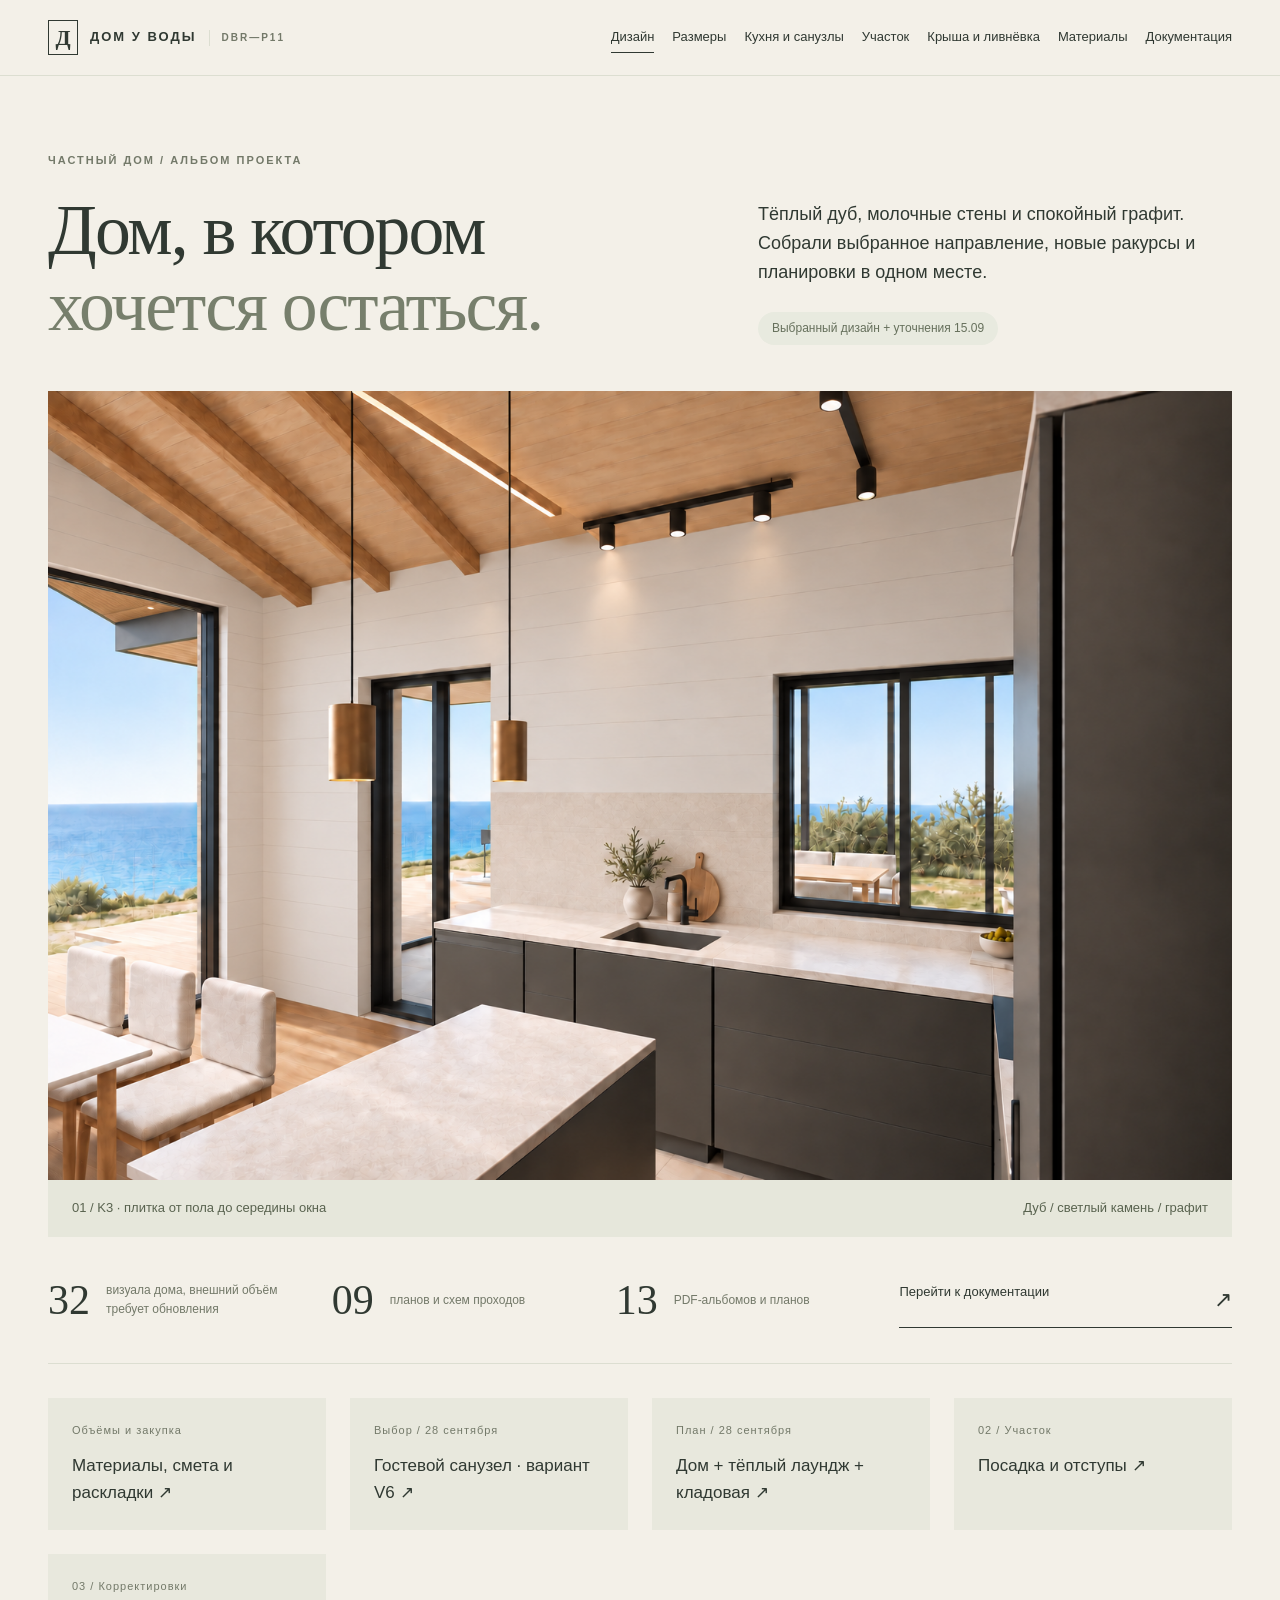
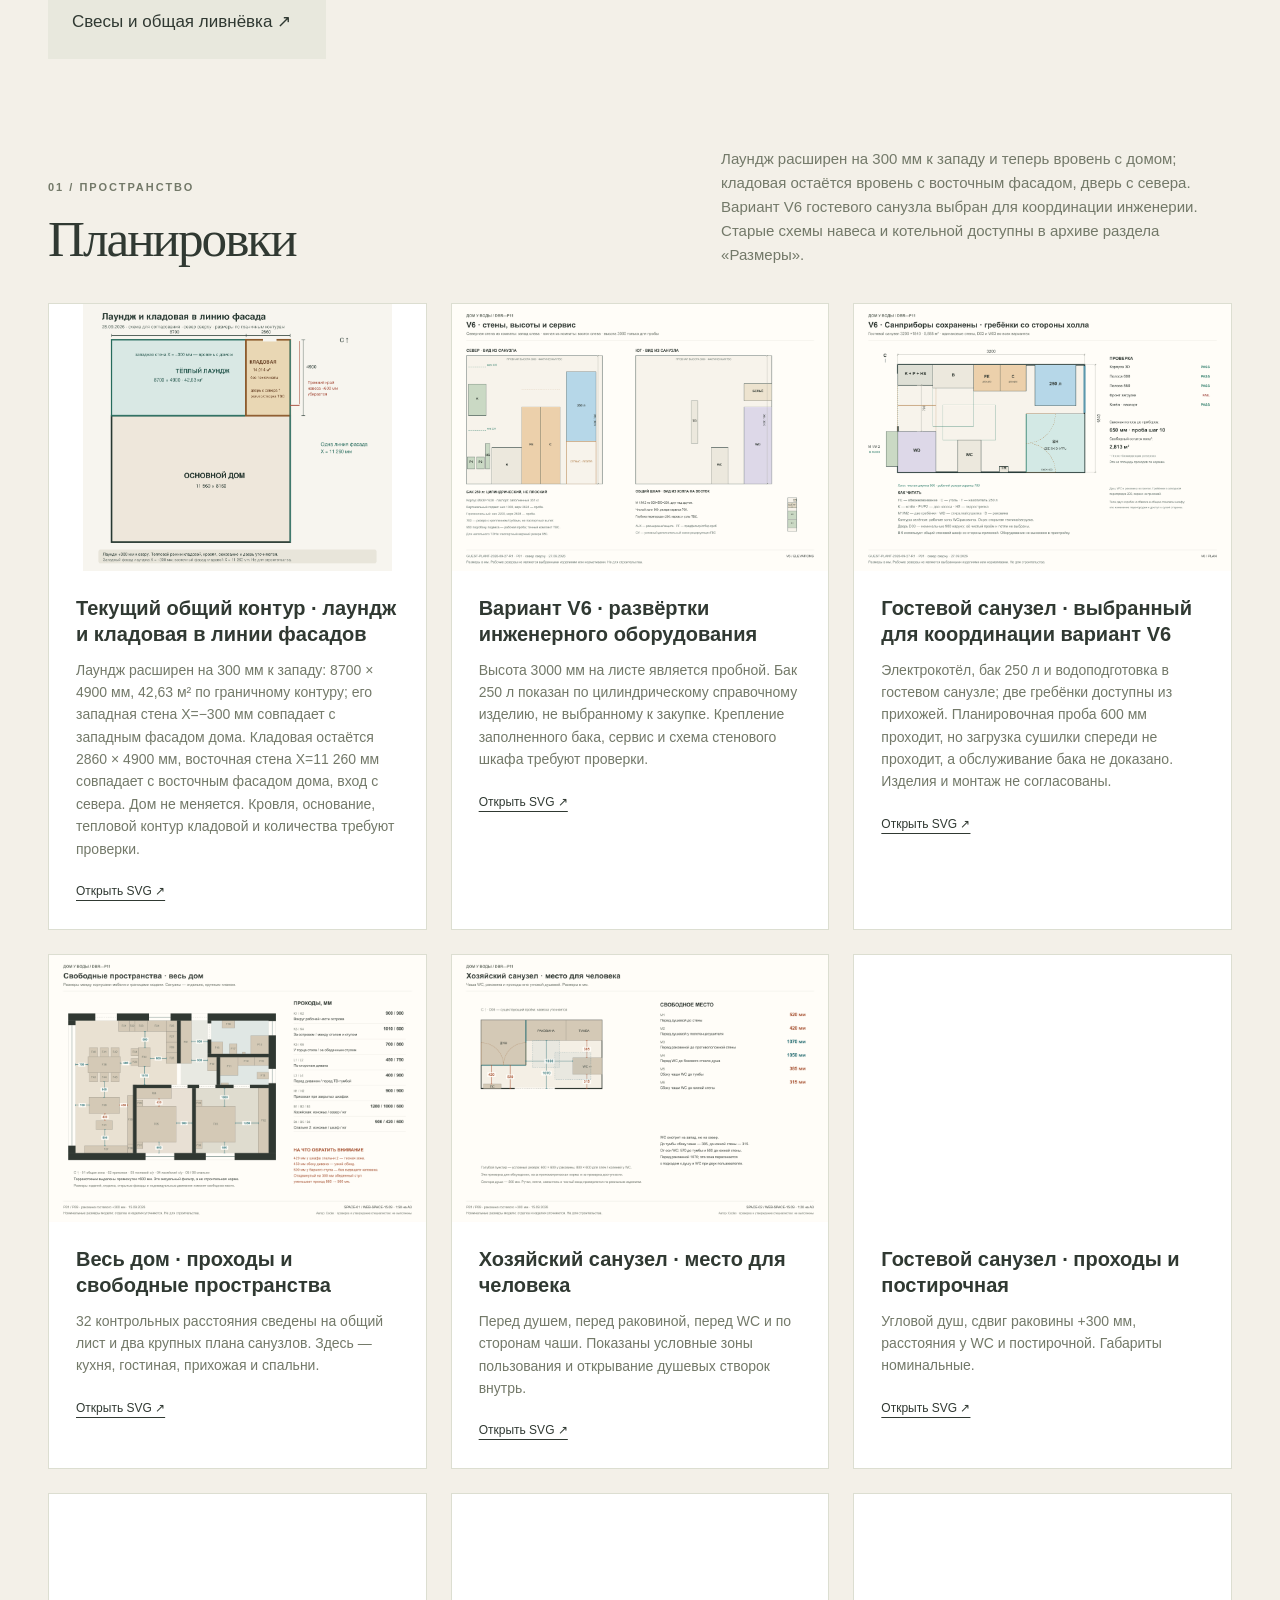
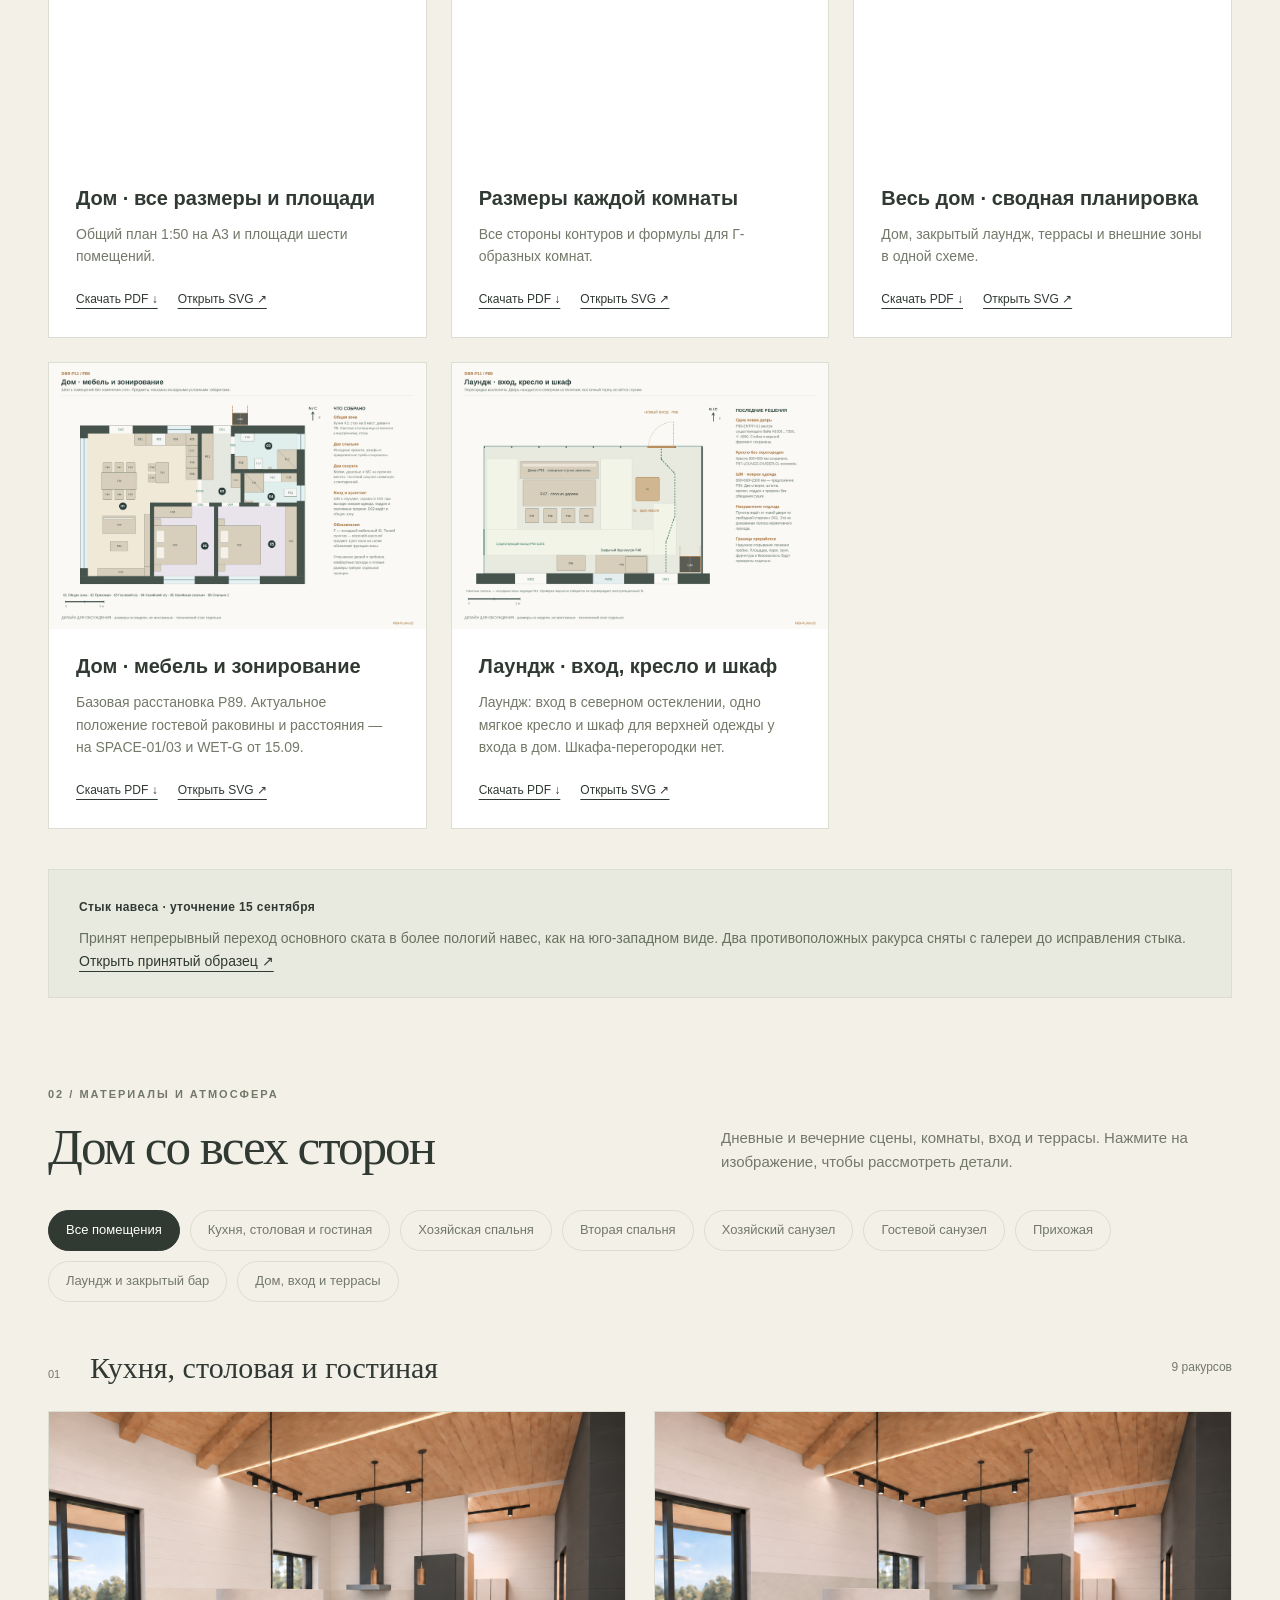
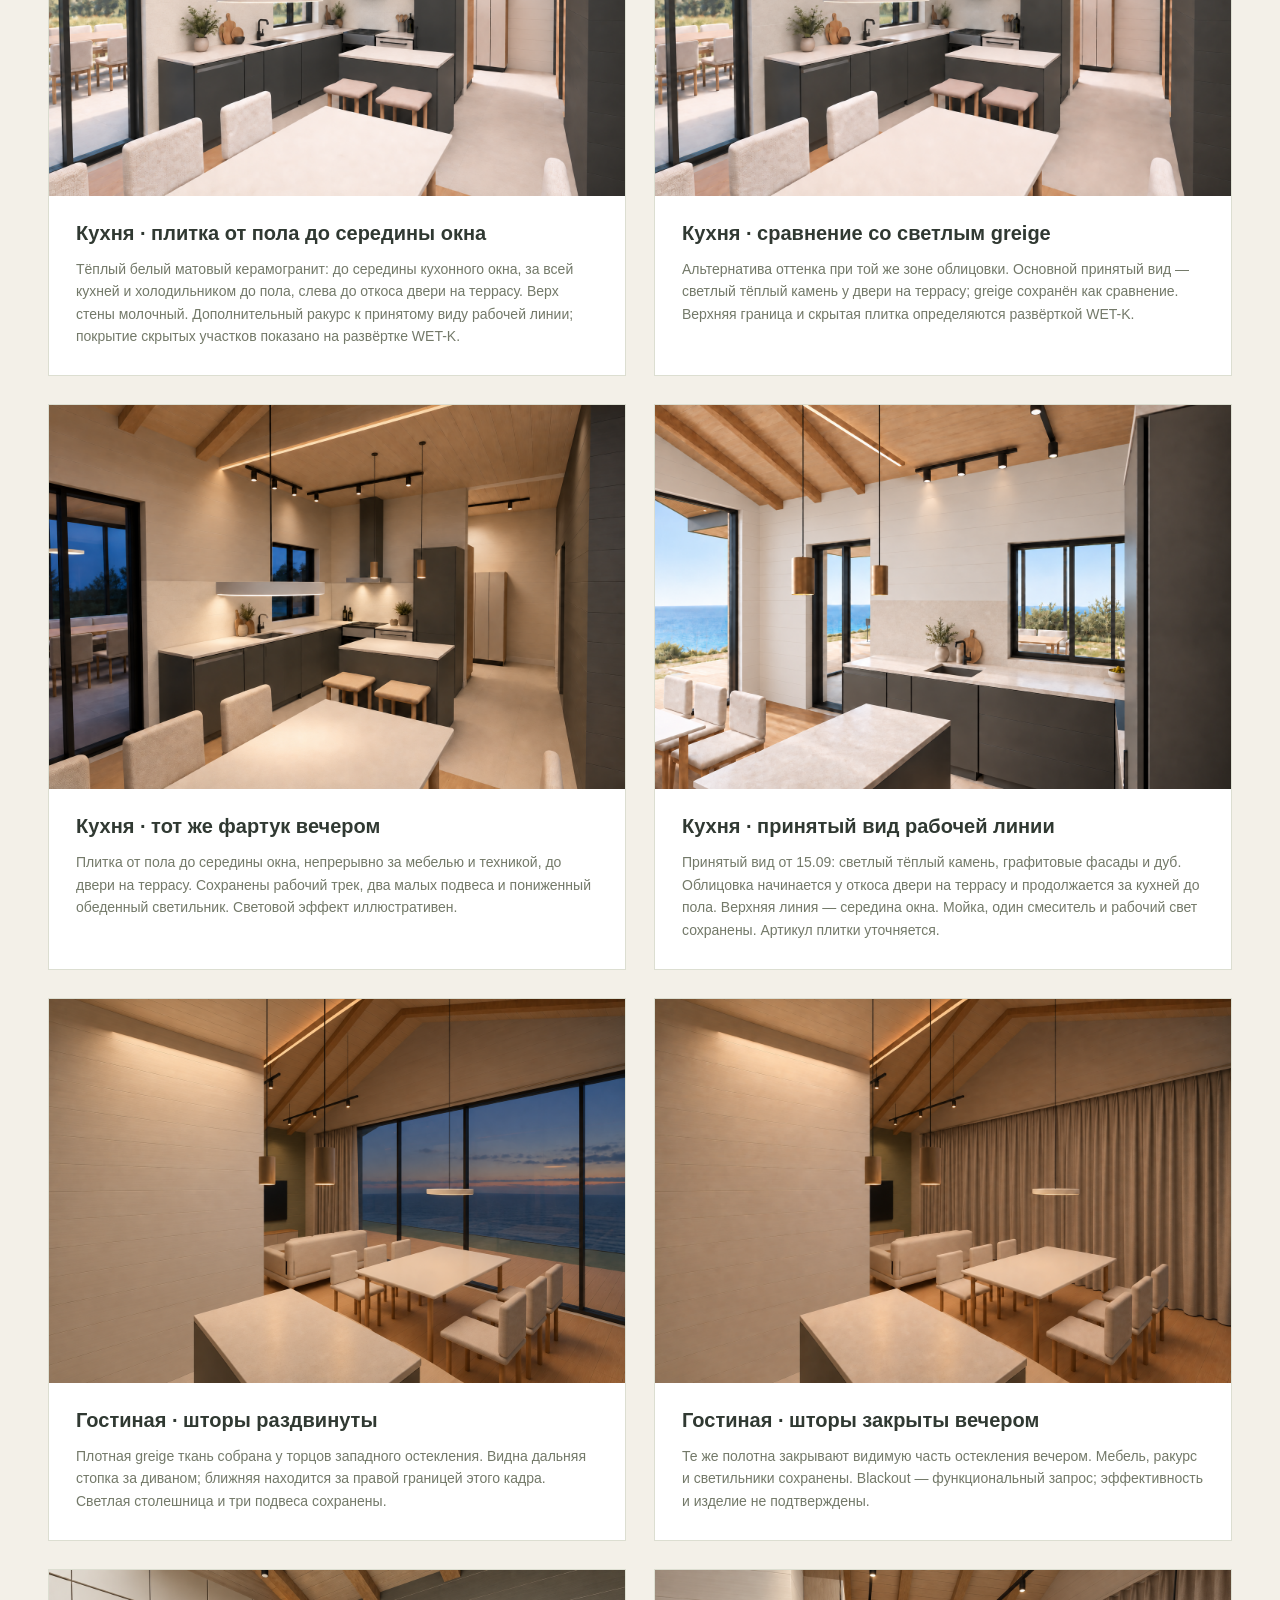
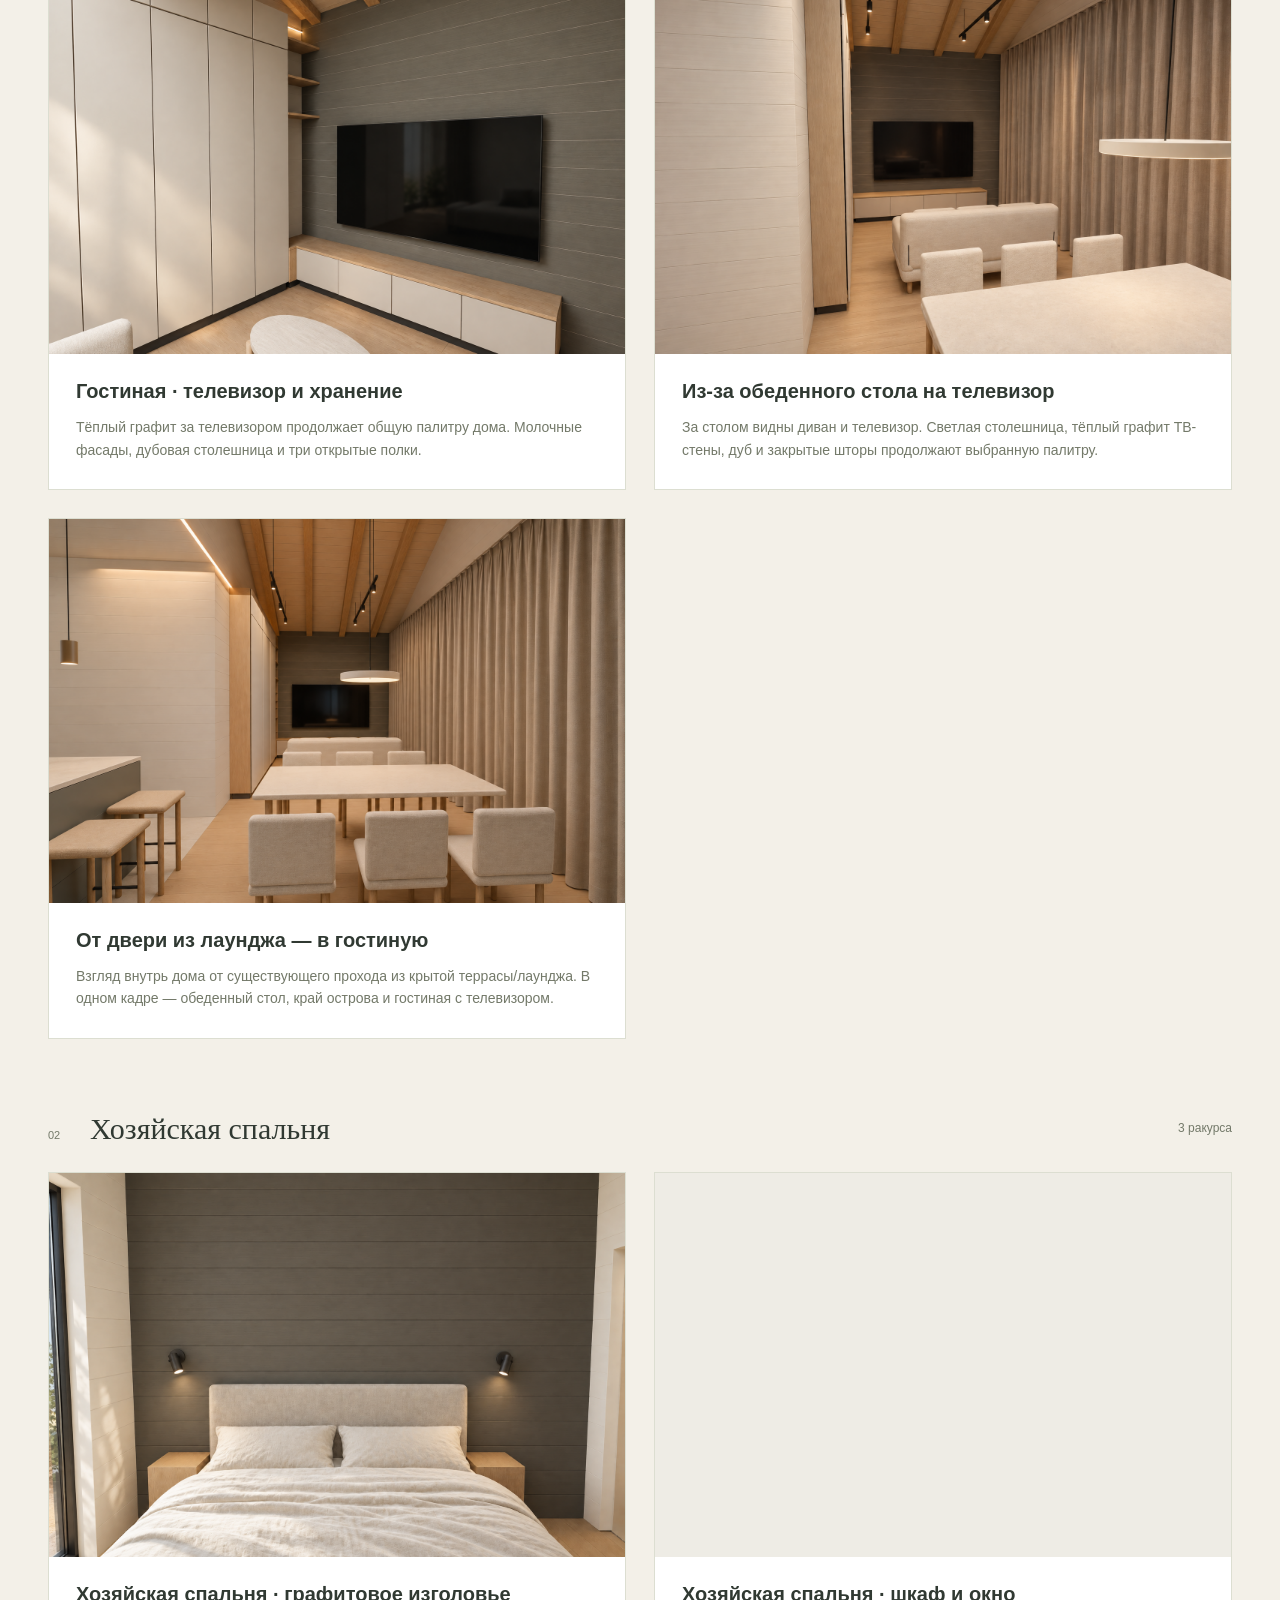
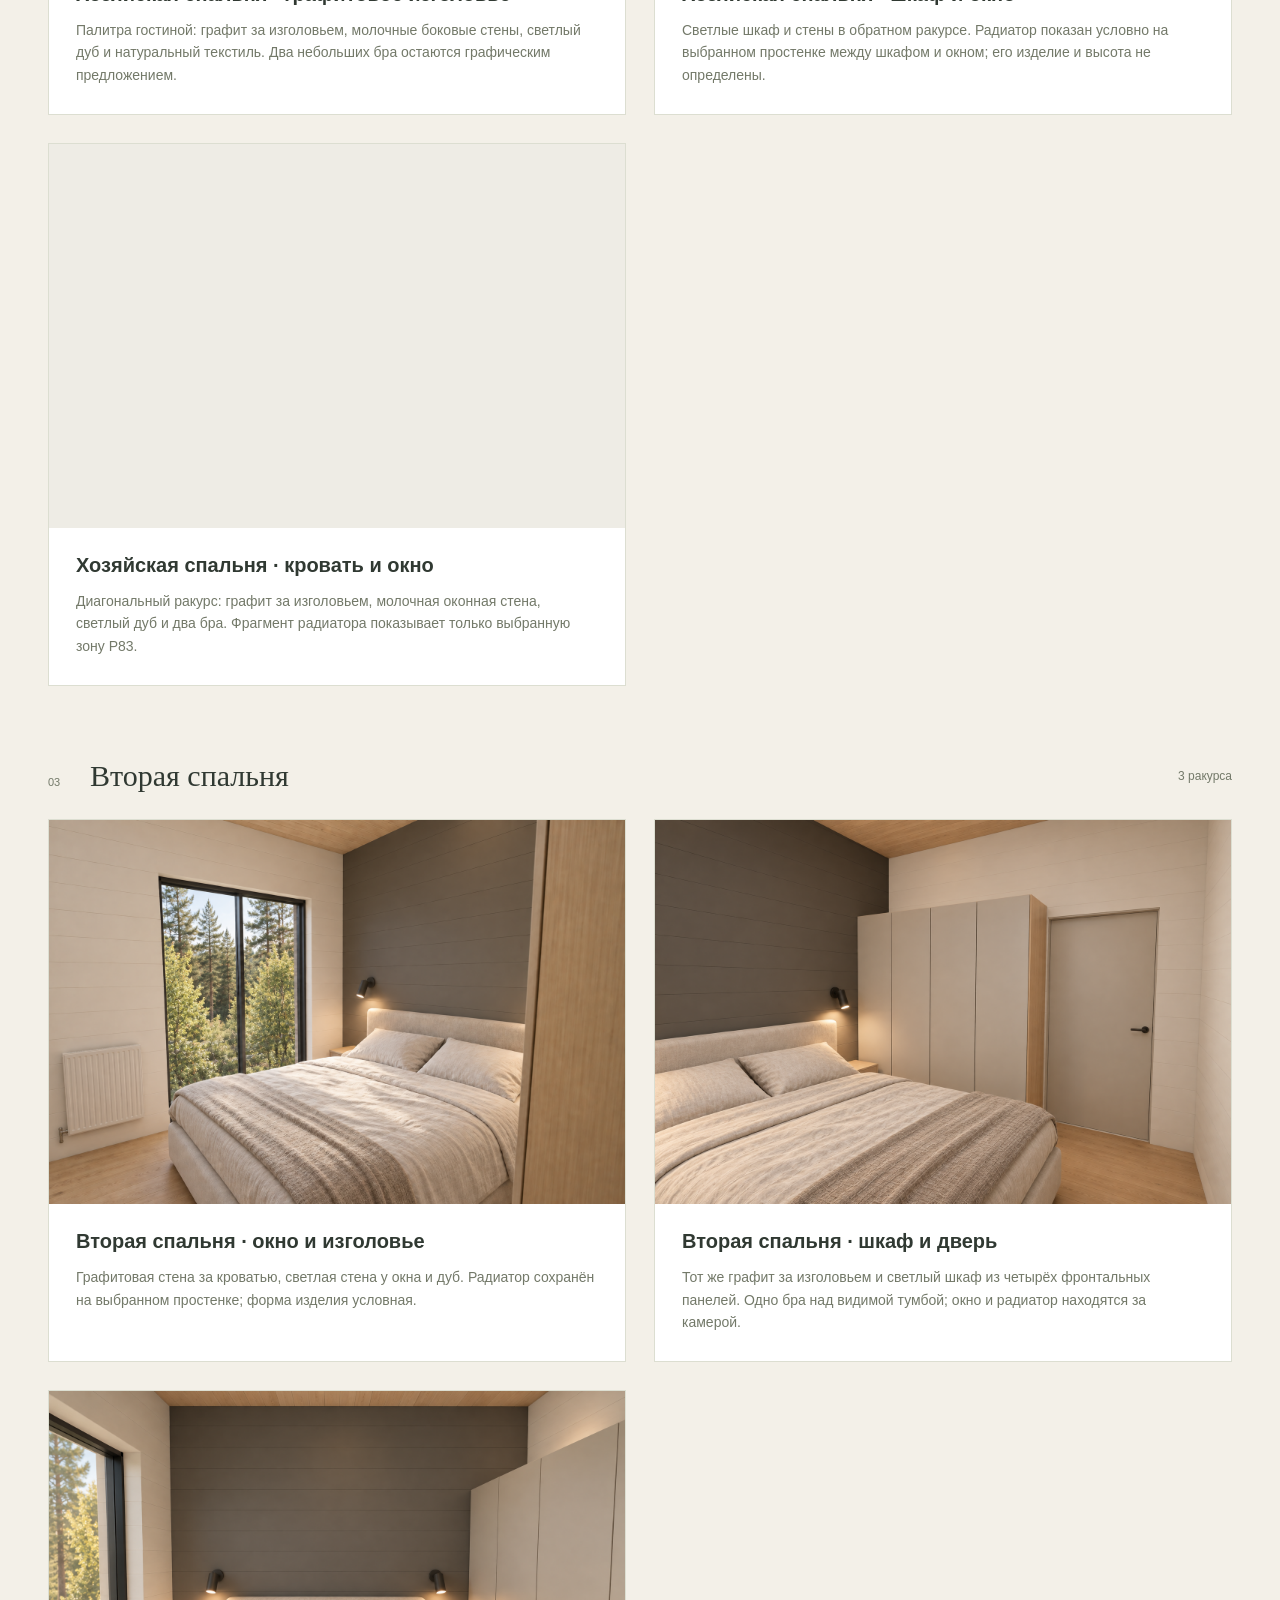
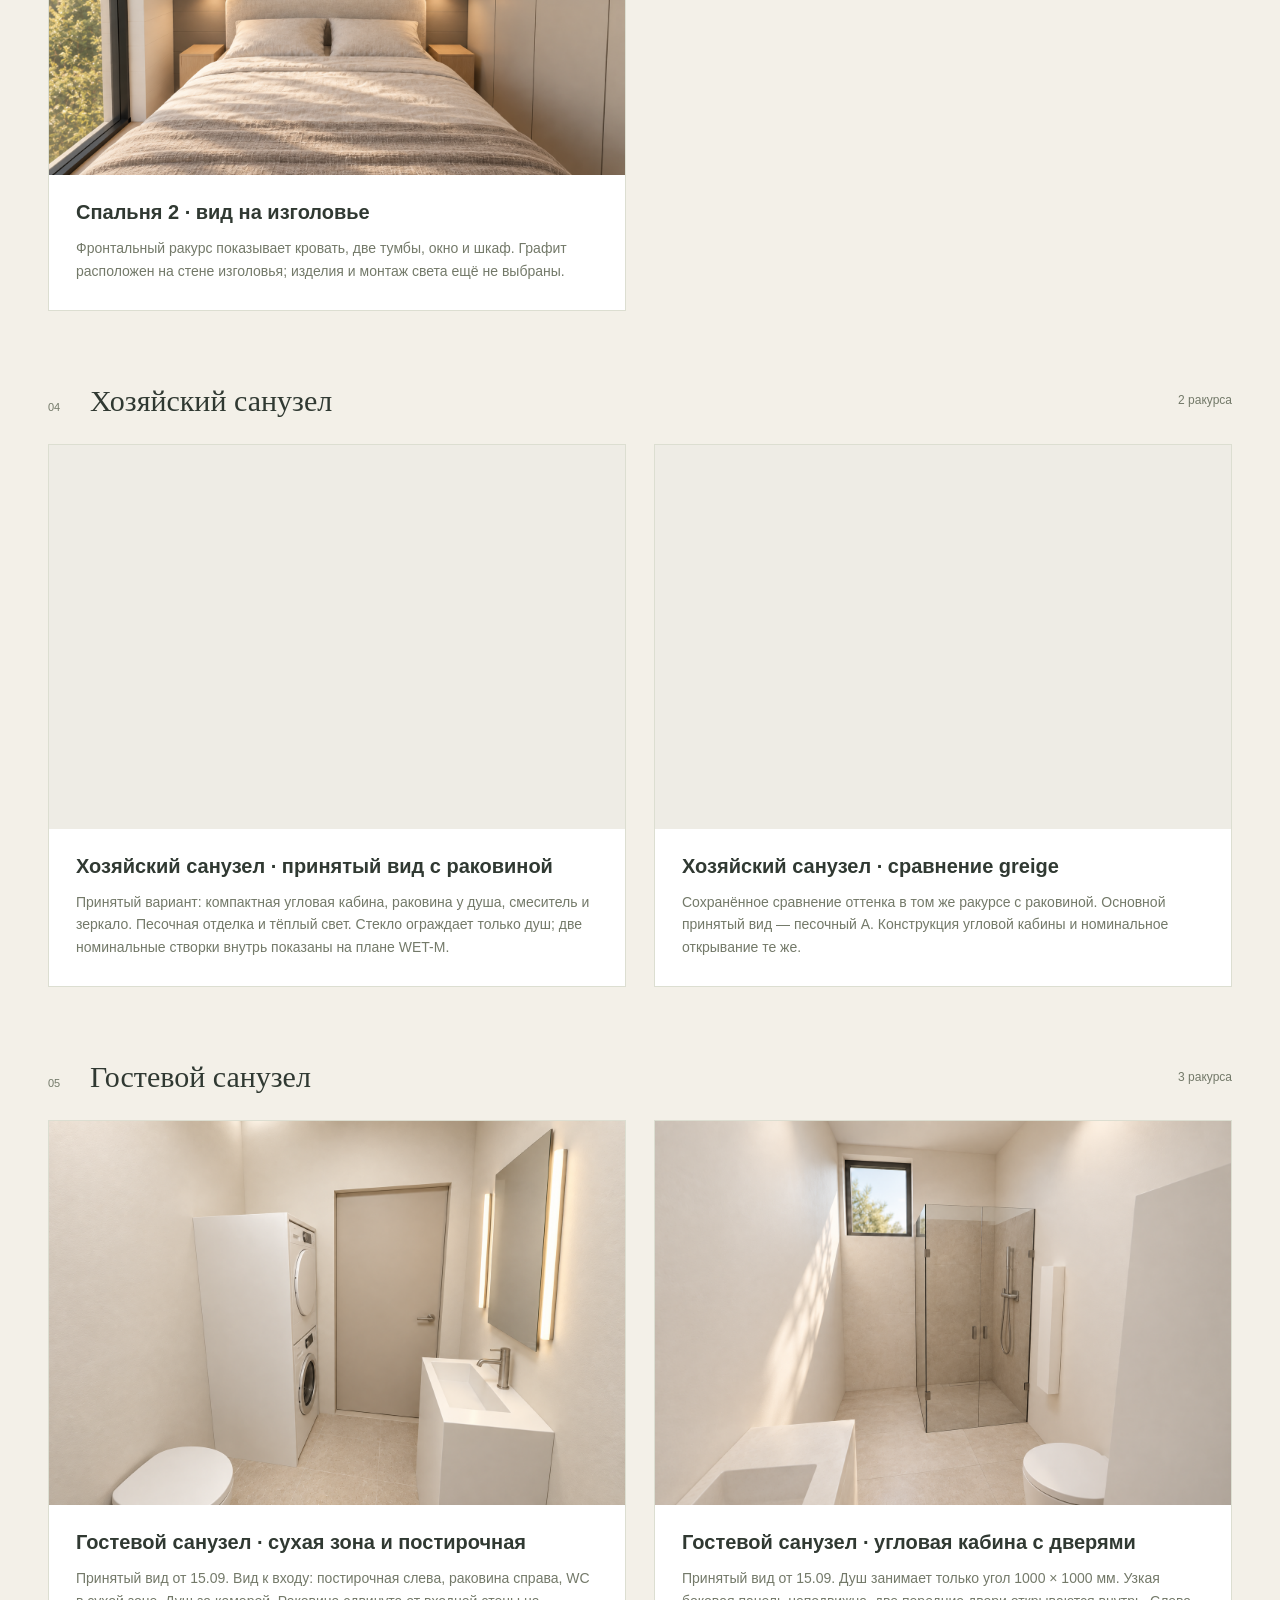
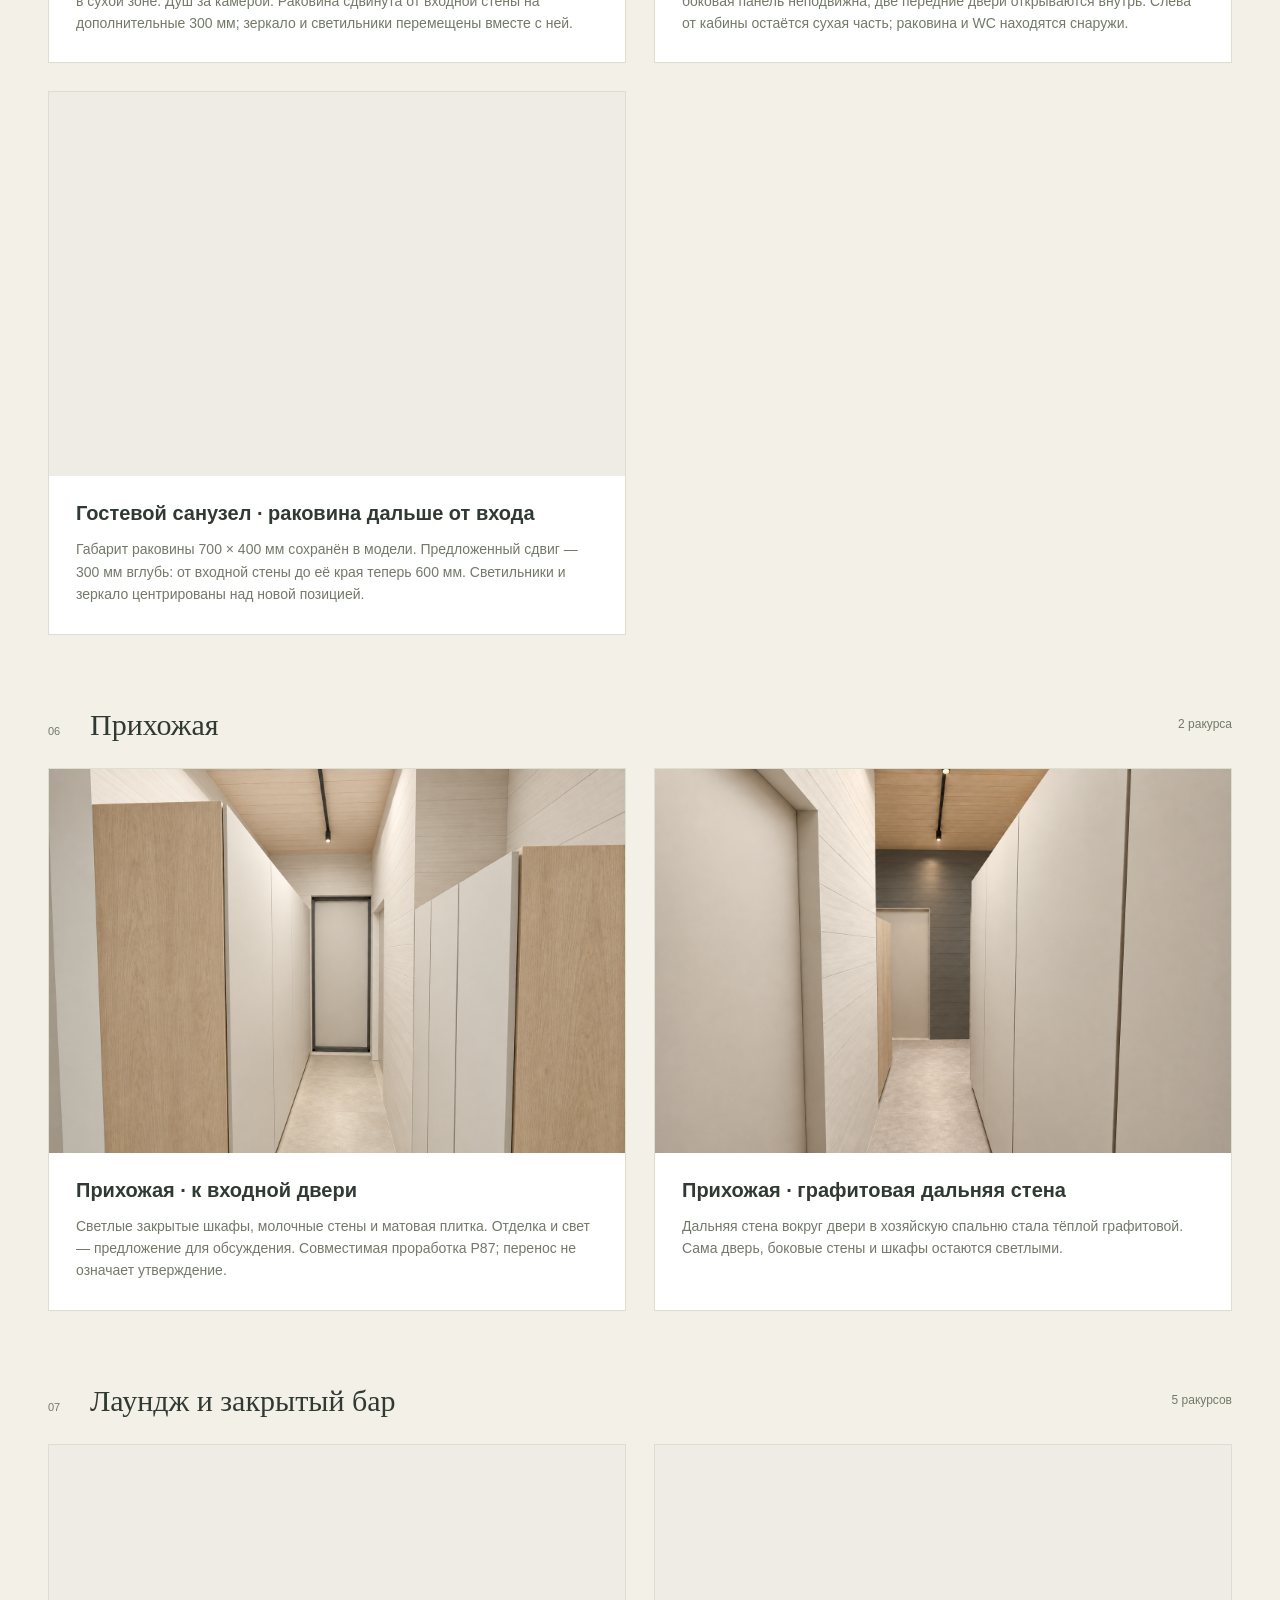
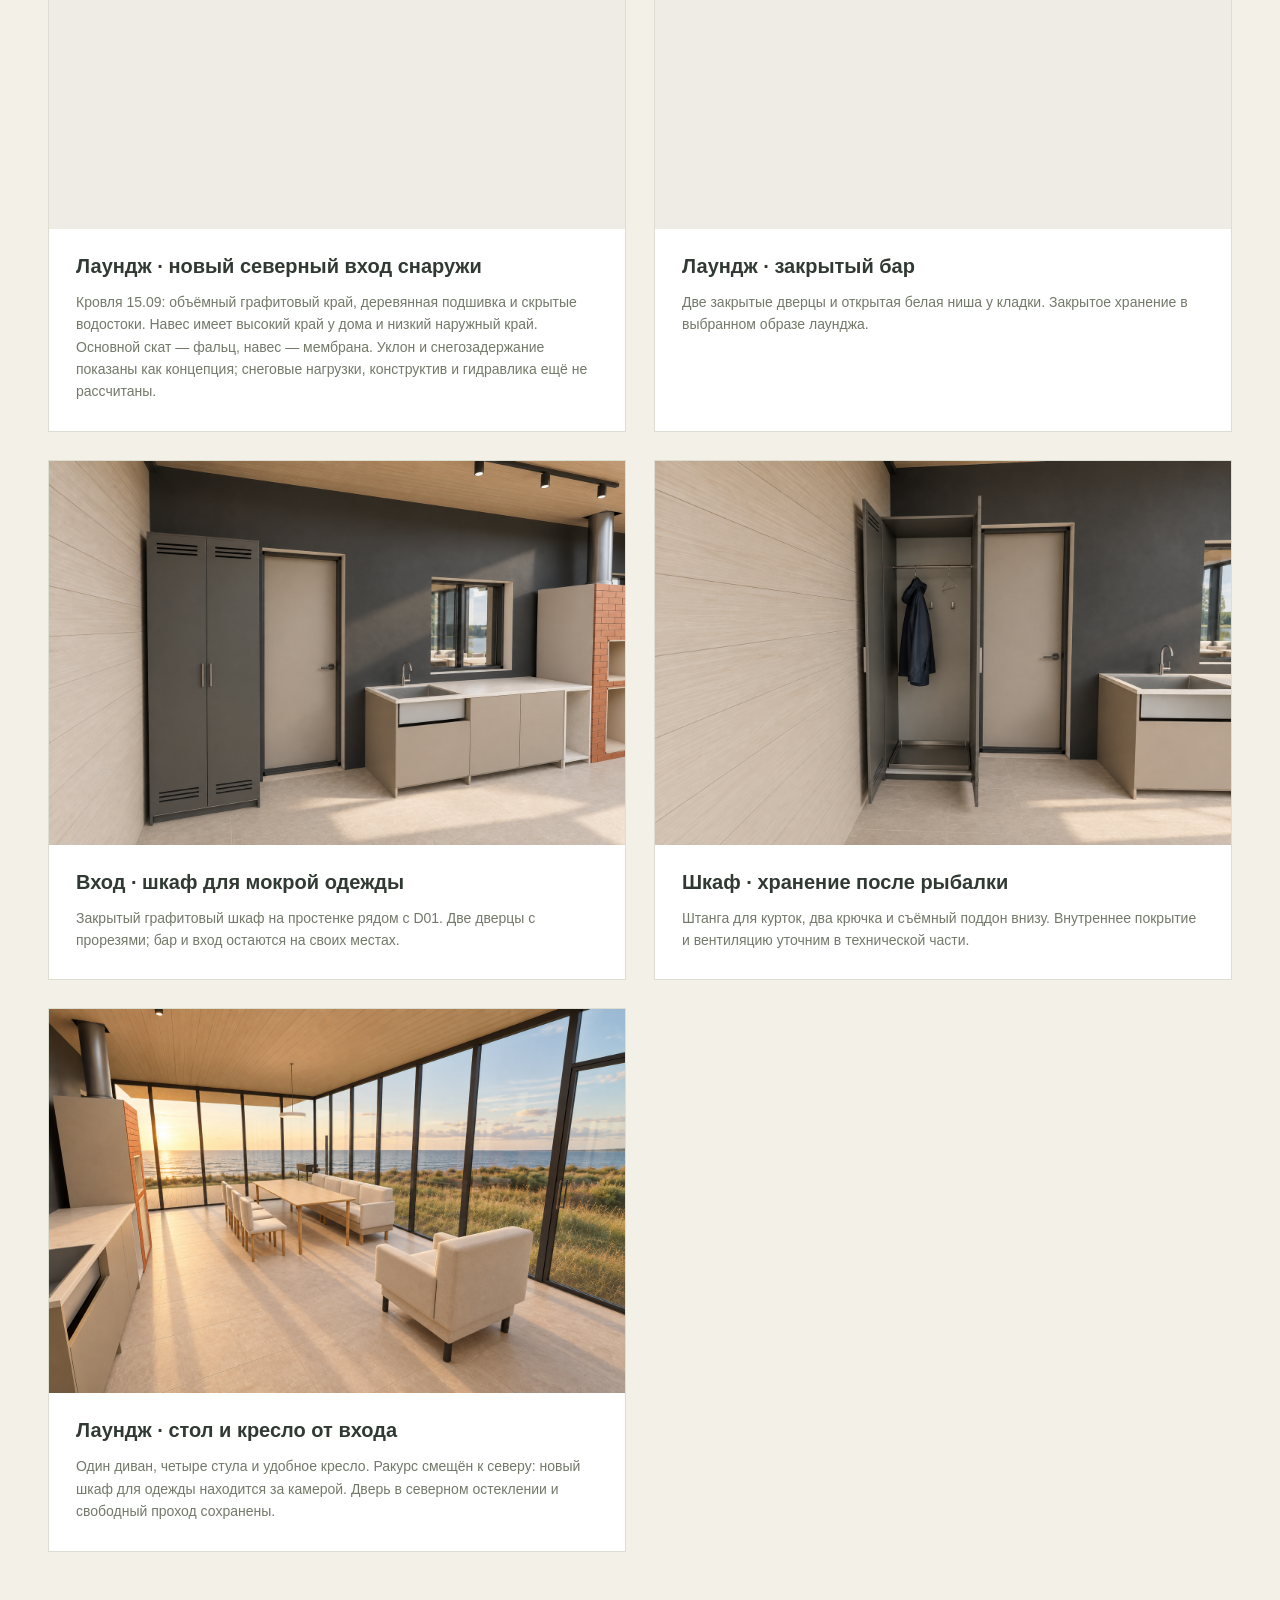
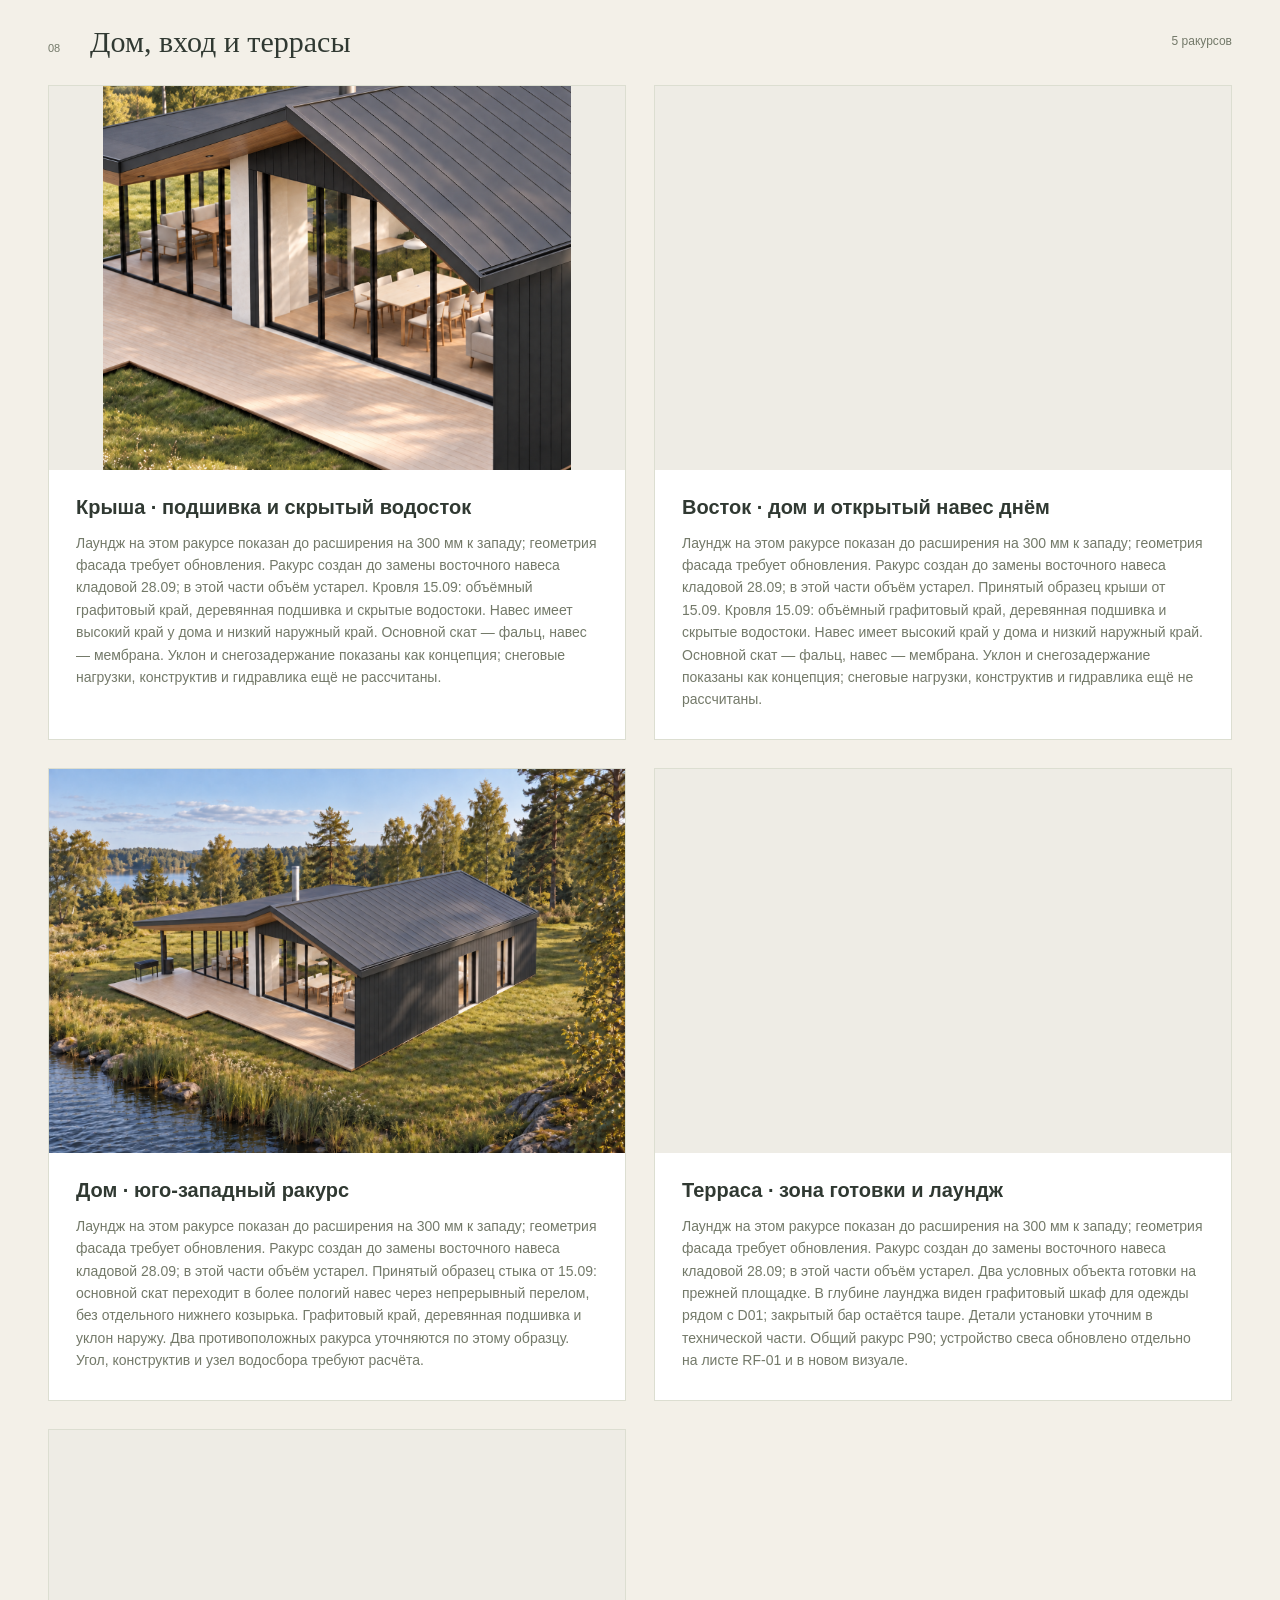
==== commit f8f48beb: "Align lounge west facade with house in public plans" ====
--- a/docs/index.html
+++ b/docs/index.html
@@ -9,9 +9,9 @@
 <main id="main"><section class="intro wrap"><div><p class="eyebrow">Частный дом / Альбом проекта</p><h1>Дом, в котором<br><em>хочется остаться.</em></h1></div><div class="intro-side"><p>Тёплый дуб, молочные стены и спокойный графит. Собрали выбранное направление, новые ракурсы и планировки в одном месте.</p><span class="pill">Выбранный дизайн + уточнения 15.09</span></div></section>
 <div class="hero wrap"><a class="zoom" href="assets/wet-2026-09-15/kitchen-midwindow-island.png" data-title="Кухня · принятый вид рабочей линии"><img src="assets/wet-2026-09-15/kitchen-midwindow-island.png" width="1536" height="1024" loading="eager" decoding="async" alt="Кухня · принятый вид рабочей линии"><span class="zoom-label">Смотреть крупнее ↗</span></a><div class="hero-caption"><span>01 / K3 · плитка от пола до середины окна</span><span>Дуб / светлый камень / графит</span></div></div>
 <div class="stats wrap"><div><strong>32</strong><span>визуала дома, внешний объём требует обновления</span></div><div><strong>09</strong><span>планов и схем проходов</span></div><div><strong>13</strong><span>PDF-альбомов и планов</span></div><a href="technical.html">Перейти к документации <span>↗</span></a></div>
-<div class="update-links wrap"><a href="materials.html"><span>Объёмы и закупка</span><strong>Материалы, смета и раскладки ↗</strong></a><a href="wet-zones.html#guest-plant-v6"><span>Выбор / 28 сентября</span><strong>Гостевой санузел · вариант V6 ↗</strong></a><a href="plans.html#combined-plan"><span>План / 28 сентября</span><strong>Дом + тёплый лаундж + кладовая ↗</strong></a><a href="site-plan.html"><span>02 / Участок</span><strong>Посадка и отступы ↗</strong></a><a href="details.html"><span>03 / Корректировки</span><strong>Свесы и общая ливнёвка ↗</strong></a></div><section class="section wrap" id="plans"><div class="section-heading"><div><p class="eyebrow">01 / Пространство</p><h2>Планировки</h2></div><p>Новая кладовая вместо восточного навеса — вровень с фасадом, дверь с севера. Вариант V6 гостевого санузла выбран для координации инженерии. Старые схемы навеса и котельной доступны в архиве раздела «Размеры».</p></div><div class="plan-grid"><article class="visual-card"><a class="zoom" href="assets/north-store-2026-09-28/NORTH-STORE-01.png" data-title="Новый общий контур · кладовая вместо восточного навеса"><img src="assets/north-store-2026-09-28/NORTH-STORE-01.png" width="1562" height="1346" loading="lazy" decoding="async" alt="Новый общий контур · кладовая вместо восточного навеса"><span class="zoom-label">Смотреть крупнее ↗</span></a><div class="card-copy"><h3>Новый общий контур · кладовая вместо восточного навеса</h3><p>Кладовая 2860 × 4900 мм (14,014 м² по контуру), северная дверь. Восточная стена вровень с домом; прежний выступ 600 мм убран. Вся восточная полоса закрыта, техкомнаты здесь нет. Тепловой режим, стены, основание, кровля, водосток и дверь требуют проработки.</p><div class="file-links"><a class="" href="assets/north-store-2026-09-28/NORTH-STORE-01.svg">Открыть SVG ↗</a></div></div></article><article class="visual-card"><a class="zoom" href="assets/guest-plant-2026-09-28/V6-elevation.png" data-title="Вариант V6 · развёртки инженерного оборудования"><img src="assets/guest-plant-2026-09-28/V6-elevation.png" width="2400" height="1698" loading="lazy" decoding="async" alt="Вариант V6 · развёртки инженерного оборудования"><span class="zoom-label">Смотреть крупнее ↗</span></a><div class="card-copy"><h3>Вариант V6 · развёртки инженерного оборудования</h3><p>Высота 3000 мм на листе является пробной. Бак 250 л показан по цилиндрическому справочному изделию, не выбранному к закупке. Крепление заполненного бака, сервис и схема стенового шкафа требуют проверки.</p><div class="file-links"><a class="" href="assets/guest-plant-2026-09-28/V6-elevation.svg">Открыть SVG ↗</a></div></div></article><article class="visual-card"><a class="zoom" href="assets/guest-plant-2026-09-28/V6-plan.png" data-title="Гостевой санузел · выбранный для координации вариант V6"><img src="assets/guest-plant-2026-09-28/V6-plan.png" width="2400" height="1698" loading="lazy" decoding="async" alt="Гостевой санузел · выбранный для координации вариант V6"><span class="zoom-label">Смотреть крупнее ↗</span></a><div class="card-copy"><h3>Гостевой санузел · выбранный для координации вариант V6</h3><p>Электрокотёл, бак 250 л и водоподготовка в гостевом санузле; две гребёнки доступны из прихожей. Планировочная проба 600 мм проходит, но загрузка сушилки спереди не проходит, а обслуживание бака не доказано. Изделия и монтаж не согласованы.</p><div class="file-links"><a class="" href="assets/guest-plant-2026-09-28/V6-plan.svg">Открыть SVG ↗</a></div></div></article><article class="visual-card"><a class="zoom" href="assets/space-2026-09-15/SPACE-01-house.png" data-title="Весь дом · проходы и свободные пространства"><img src="assets/space-2026-09-15/SPACE-01-house.png" width="2200" height="1556" loading="lazy" decoding="async" alt="Весь дом · проходы и свободные пространства"><span class="zoom-label">Смотреть крупнее ↗</span></a><div class="card-copy"><h3>Весь дом · проходы и свободные пространства</h3><p>32 контрольных расстояния сведены на общий лист и два крупных плана санузлов. Здесь — кухня, гостиная, прихожая и спальни.</p><div class="file-links"><a class="" href="assets/space-2026-09-15/SPACE-01-house.svg">Открыть SVG ↗</a></div></div></article><article class="visual-card"><a class="zoom" href="assets/space-2026-09-15/SPACE-02-master.png" data-title="Хозяйский санузел · место для человека"><img src="assets/space-2026-09-15/SPACE-02-master.png" width="2200" height="1556" loading="lazy" decoding="async" alt="Хозяйский санузел · место для человека"><span class="zoom-label">Смотреть крупнее ↗</span></a><div class="card-copy"><h3>Хозяйский санузел · место для человека</h3><p>Перед душем, перед раковиной, перед WC и по сторонам чаши. Показаны условные зоны пользования и открывание душевых створок внутрь.</p><div class="file-links"><a class="" href="assets/space-2026-09-15/SPACE-02-master.svg">Открыть SVG ↗</a></div></div></article><article class="visual-card"><a class="zoom" href="assets/space-2026-09-15/SPACE-03-guest.png" data-title="Гостевой санузел · проходы и постирочная"><img src="assets/space-2026-09-15/SPACE-03-guest.png" width="2200" height="1556" loading="lazy" decoding="async" alt="Гостевой санузел · проходы и постирочная"><span class="zoom-label">Смотреть крупнее ↗</span></a><div class="card-copy"><h3>Гостевой санузел · проходы и постирочная</h3><p>Угловой душ, сдвиг раковины +300 мм, расстояния у WC и постирочной. Габариты номинальные.</p><div class="file-links"><a class="" href="assets/space-2026-09-15/SPACE-03-guest.svg">Открыть SVG ↗</a></div></div></article><article class="visual-card"><a class="zoom" href="assets/plans/AREA-01-house.png" data-title="Дом · все размеры и площади"><img src="assets/plans/AREA-01-house.png" width="2200" height="1556" loading="lazy" decoding="async" alt="Дом · все размеры и площади"><span class="zoom-label">Смотреть крупнее ↗</span></a><div class="card-copy"><h3>Дом · все размеры и площади</h3><p>Общий план 1:50 на A3 и площади шести помещений.</p><div class="file-links"><a class="" href="assets/plans/DBR-P11-room-dimensions.pdf">Скачать PDF ↓</a><a class="" href="assets/plans/AREA-01-house.svg">Открыть SVG ↗</a></div></div></article><article class="visual-card"><a class="zoom" href="assets/plans/AREA-02-rooms.png" data-title="Размеры каждой комнаты"><img src="assets/plans/AREA-02-rooms.png" width="2200" height="1556" loading="lazy" decoding="async" alt="Размеры каждой комнаты"><span class="zoom-label">Смотреть крупнее ↗</span></a><div class="card-copy"><h3>Размеры каждой комнаты</h3><p>Все стороны контуров и формулы для Г-образных комнат.</p><div class="file-links"><a class="" href="assets/plans/DBR-P11-room-dimensions.pdf">Скачать PDF ↓</a><a class="" href="assets/plans/AREA-02-rooms.svg">Открыть SVG ↗</a></div></div></article><article class="visual-card"><a class="zoom" href="assets/plans/AREA-03-terraces.png" data-title="Лаундж и террасы · площади"><img src="assets/plans/AREA-03-terraces.png" width="2200" height="1556" loading="lazy" decoding="async" alt="Лаундж и террасы · площади"><span class="zoom-label">Смотреть крупнее ↗</span></a><div class="card-copy"><h3>Лаундж и террасы · площади</h3><p>Общий габарит настилов и площади без двойного счёта.</p><div class="file-links"><a class="" href="assets/plans/DBR-P11-room-dimensions.pdf">Скачать PDF ↓</a><a class="" href="assets/plans/AREA-03-terraces.svg">Открыть SVG ↗</a></div></div></article><article class="visual-card"><a class="zoom" href="assets/plans/P89-PLAN-01.png" data-title="Весь дом · сводная планировка"><img src="assets/plans/P89-PLAN-01.png" width="2000" height="1415" loading="lazy" decoding="async" alt="Весь дом · сводная планировка"><span class="zoom-label">Смотреть крупнее ↗</span></a><div class="card-copy"><h3>Весь дом · сводная планировка</h3><p>Дом, закрытый лаундж, террасы и внешние зоны в одной схеме.</p><div class="file-links"><a class="" href="assets/technical/P89/P89-PLAN-01.pdf">Скачать PDF ↓</a><a class="" href="assets/plans/P89-PLAN-01.svg">Открыть SVG ↗</a></div></div></article><article class="visual-card"><a class="zoom" href="assets/plans/P89-PLAN-02.png" data-title="Дом · мебель и зонирование"><img src="assets/plans/P89-PLAN-02.png" width="2000" height="1415" loading="lazy" decoding="async" alt="Дом · мебель и зонирование"><span class="zoom-label">Смотреть крупнее ↗</span></a><div class="card-copy"><h3>Дом · мебель и зонирование</h3><p>Базовая расстановка P89. Актуальное положение гостевой раковины и расстояния — на SPACE-01/03 и WET-G от 15.09.</p><div class="file-links"><a class="" href="assets/technical/P89/P89-PLAN-02.pdf">Скачать PDF ↓</a><a class="" href="assets/plans/P89-PLAN-02.svg">Открыть SVG ↗</a></div></div></article><article class="visual-card"><a class="zoom" href="assets/plans/P89-PLAN-03.png" data-title="Лаундж · вход, кресло и шкаф"><img src="assets/plans/P89-PLAN-03.png" width="2000" height="1415" loading="lazy" decoding="async" alt="Лаундж · вход, кресло и шкаф"><span class="zoom-label">Смотреть крупнее ↗</span></a><div class="card-copy"><h3>Лаундж · вход, кресло и шкаф</h3><p>Лаундж: вход в северном остеклении, одно мягкое кресло и шкаф для верхней одежды у входа в дом. Шкафа-перегородки нет.</p><div class="file-links"><a class="" href="assets/technical/P89/P89-PLAN-03.pdf">Скачать PDF ↓</a><a class="" href="assets/plans/P89-PLAN-03.svg">Открыть SVG ↗</a></div></div></article></div></section>
+<div class="update-links wrap"><a href="materials.html"><span>Объёмы и закупка</span><strong>Материалы, смета и раскладки ↗</strong></a><a href="wet-zones.html#guest-plant-v6"><span>Выбор / 28 сентября</span><strong>Гостевой санузел · вариант V6 ↗</strong></a><a href="plans.html#combined-plan"><span>План / 28 сентября</span><strong>Дом + тёплый лаундж + кладовая ↗</strong></a><a href="site-plan.html"><span>02 / Участок</span><strong>Посадка и отступы ↗</strong></a><a href="details.html"><span>03 / Корректировки</span><strong>Свесы и общая ливнёвка ↗</strong></a></div><section class="section wrap" id="plans"><div class="section-heading"><div><p class="eyebrow">01 / Пространство</p><h2>Планировки</h2></div><p>Лаундж расширен на 300 мм к западу и теперь вровень с домом; кладовая остаётся вровень с восточным фасадом, дверь с севера. Вариант V6 гостевого санузла выбран для координации инженерии. Старые схемы навеса и котельной доступны в архиве раздела «Размеры».</p></div><div class="plan-grid"><article class="visual-card"><a class="zoom" href="assets/north-store-2026-09-28/NORTH-STORE-02.png" data-title="Текущий общий контур · лаундж и кладовая в линии фасадов"><img src="assets/north-store-2026-09-28/NORTH-STORE-02.png" width="1950" height="1680" loading="lazy" decoding="async" alt="Текущий общий контур · лаундж и кладовая в линии фасадов"><span class="zoom-label">Смотреть крупнее ↗</span></a><div class="card-copy"><h3>Текущий общий контур · лаундж и кладовая в линии фасадов</h3><p>Лаундж расширен на 300 мм к западу: 8700 × 4900 мм, 42,63 м² по граничному контуру; его западная стена X=−300 мм совпадает с западным фасадом дома. Кладовая остаётся 2860 × 4900 мм, восточная стена X=11 260 мм совпадает с восточным фасадом дома, вход с севера. Дом не меняется. Кровля, основание, тепловой контур кладовой и количества требуют проверки.</p><div class="file-links"><a class="" href="assets/north-store-2026-09-28/NORTH-STORE-02.svg">Открыть SVG ↗</a></div></div></article><article class="visual-card"><a class="zoom" href="assets/guest-plant-2026-09-28/V6-elevation.png" data-title="Вариант V6 · развёртки инженерного оборудования"><img src="assets/guest-plant-2026-09-28/V6-elevation.png" width="2400" height="1698" loading="lazy" decoding="async" alt="Вариант V6 · развёртки инженерного оборудования"><span class="zoom-label">Смотреть крупнее ↗</span></a><div class="card-copy"><h3>Вариант V6 · развёртки инженерного оборудования</h3><p>Высота 3000 мм на листе является пробной. Бак 250 л показан по цилиндрическому справочному изделию, не выбранному к закупке. Крепление заполненного бака, сервис и схема стенового шкафа требуют проверки.</p><div class="file-links"><a class="" href="assets/guest-plant-2026-09-28/V6-elevation.svg">Открыть SVG ↗</a></div></div></article><article class="visual-card"><a class="zoom" href="assets/guest-plant-2026-09-28/V6-plan.png" data-title="Гостевой санузел · выбранный для координации вариант V6"><img src="assets/guest-plant-2026-09-28/V6-plan.png" width="2400" height="1698" loading="lazy" decoding="async" alt="Гостевой санузел · выбранный для координации вариант V6"><span class="zoom-label">Смотреть крупнее ↗</span></a><div class="card-copy"><h3>Гостевой санузел · выбранный для координации вариант V6</h3><p>Электрокотёл, бак 250 л и водоподготовка в гостевом санузле; две гребёнки доступны из прихожей. Планировочная проба 600 мм проходит, но загрузка сушилки спереди не проходит, а обслуживание бака не доказано. Изделия и монтаж не согласованы.</p><div class="file-links"><a class="" href="assets/guest-plant-2026-09-28/V6-plan.svg">Открыть SVG ↗</a></div></div></article><article class="visual-card"><a class="zoom" href="assets/space-2026-09-15/SPACE-01-house.png" data-title="Весь дом · проходы и свободные пространства"><img src="assets/space-2026-09-15/SPACE-01-house.png" width="2200" height="1556" loading="lazy" decoding="async" alt="Весь дом · проходы и свободные пространства"><span class="zoom-label">Смотреть крупнее ↗</span></a><div class="card-copy"><h3>Весь дом · проходы и свободные пространства</h3><p>32 контрольных расстояния сведены на общий лист и два крупных плана санузлов. Здесь — кухня, гостиная, прихожая и спальни.</p><div class="file-links"><a class="" href="assets/space-2026-09-15/SPACE-01-house.svg">Открыть SVG ↗</a></div></div></article><article class="visual-card"><a class="zoom" href="assets/space-2026-09-15/SPACE-02-master.png" data-title="Хозяйский санузел · место для человека"><img src="assets/space-2026-09-15/SPACE-02-master.png" width="2200" height="1556" loading="lazy" decoding="async" alt="Хозяйский санузел · место для человека"><span class="zoom-label">Смотреть крупнее ↗</span></a><div class="card-copy"><h3>Хозяйский санузел · место для человека</h3><p>Перед душем, перед раковиной, перед WC и по сторонам чаши. Показаны условные зоны пользования и открывание душевых створок внутрь.</p><div class="file-links"><a class="" href="assets/space-2026-09-15/SPACE-02-master.svg">Открыть SVG ↗</a></div></div></article><article class="visual-card"><a class="zoom" href="assets/space-2026-09-15/SPACE-03-guest.png" data-title="Гостевой санузел · проходы и постирочная"><img src="assets/space-2026-09-15/SPACE-03-guest.png" width="2200" height="1556" loading="lazy" decoding="async" alt="Гостевой санузел · проходы и постирочная"><span class="zoom-label">Смотреть крупнее ↗</span></a><div class="card-copy"><h3>Гостевой санузел · проходы и постирочная</h3><p>Угловой душ, сдвиг раковины +300 мм, расстояния у WC и постирочной. Габариты номинальные.</p><div class="file-links"><a class="" href="assets/space-2026-09-15/SPACE-03-guest.svg">Открыть SVG ↗</a></div></div></article><article class="visual-card"><a class="zoom" href="assets/plans/AREA-01-house.png" data-title="Дом · все размеры и площади"><img src="assets/plans/AREA-01-house.png" width="2200" height="1556" loading="lazy" decoding="async" alt="Дом · все размеры и площади"><span class="zoom-label">Смотреть крупнее ↗</span></a><div class="card-copy"><h3>Дом · все размеры и площади</h3><p>Общий план 1:50 на A3 и площади шести помещений.</p><div class="file-links"><a class="" href="assets/plans/DBR-P11-room-dimensions.pdf">Скачать PDF ↓</a><a class="" href="assets/plans/AREA-01-house.svg">Открыть SVG ↗</a></div></div></article><article class="visual-card"><a class="zoom" href="assets/plans/AREA-02-rooms.png" data-title="Размеры каждой комнаты"><img src="assets/plans/AREA-02-rooms.png" width="2200" height="1556" loading="lazy" decoding="async" alt="Размеры каждой комнаты"><span class="zoom-label">Смотреть крупнее ↗</span></a><div class="card-copy"><h3>Размеры каждой комнаты</h3><p>Все стороны контуров и формулы для Г-образных комнат.</p><div class="file-links"><a class="" href="assets/plans/DBR-P11-room-dimensions.pdf">Скачать PDF ↓</a><a class="" href="assets/plans/AREA-02-rooms.svg">Открыть SVG ↗</a></div></div></article><article class="visual-card"><a class="zoom" href="assets/plans/P89-PLAN-01.png" data-title="Весь дом · сводная планировка"><img src="assets/plans/P89-PLAN-01.png" width="2000" height="1415" loading="lazy" decoding="async" alt="Весь дом · сводная планировка"><span class="zoom-label">Смотреть крупнее ↗</span></a><div class="card-copy"><h3>Весь дом · сводная планировка</h3><p>Дом, закрытый лаундж, террасы и внешние зоны в одной схеме.</p><div class="file-links"><a class="" href="assets/technical/P89/P89-PLAN-01.pdf">Скачать PDF ↓</a><a class="" href="assets/plans/P89-PLAN-01.svg">Открыть SVG ↗</a></div></div></article><article class="visual-card"><a class="zoom" href="assets/plans/P89-PLAN-02.png" data-title="Дом · мебель и зонирование"><img src="assets/plans/P89-PLAN-02.png" width="2000" height="1415" loading="lazy" decoding="async" alt="Дом · мебель и зонирование"><span class="zoom-label">Смотреть крупнее ↗</span></a><div class="card-copy"><h3>Дом · мебель и зонирование</h3><p>Базовая расстановка P89. Актуальное положение гостевой раковины и расстояния — на SPACE-01/03 и WET-G от 15.09.</p><div class="file-links"><a class="" href="assets/technical/P89/P89-PLAN-02.pdf">Скачать PDF ↓</a><a class="" href="assets/plans/P89-PLAN-02.svg">Открыть SVG ↗</a></div></div></article><article class="visual-card"><a class="zoom" href="assets/plans/P89-PLAN-03.png" data-title="Лаундж · вход, кресло и шкаф"><img src="assets/plans/P89-PLAN-03.png" width="2000" height="1415" loading="lazy" decoding="async" alt="Лаундж · вход, кресло и шкаф"><span class="zoom-label">Смотреть крупнее ↗</span></a><div class="card-copy"><h3>Лаундж · вход, кресло и шкаф</h3><p>Лаундж: вход в северном остеклении, одно мягкое кресло и шкаф для верхней одежды у входа в дом. Шкафа-перегородки нет.</p><div class="file-links"><a class="" href="assets/technical/P89/P89-PLAN-03.pdf">Скачать PDF ↓</a><a class="" href="assets/plans/P89-PLAN-03.svg">Открыть SVG ↗</a></div></div></article></div></section>
 <div class="status-note wrap spaced"><strong>Стык навеса · уточнение 15 сентября</strong><p>Принят непрерывный переход основного ската в более пологий навес, как на юго-западном виде. Два противоположных ракурса сняты с галереи до исправления стыка.</p><a href="details.html#roof">Открыть принятый образец ↗</a></div><section class="section wrap" id="gallery"><div class="section-heading"><div><p class="eyebrow">02 / Материалы и атмосфера</p><h2>Дом со всех сторон</h2></div><p>Дневные и вечерние сцены, комнаты, вход и террасы. Нажмите на изображение, чтобы рассмотреть детали.</p></div>
-<div class="room-nav" role="group" aria-label="Фильтр по помещениям"><button class="selected" data-room="all" aria-pressed="true">Все помещения</button><button data-room="common" aria-pressed="false">Кухня, столовая и гостиная</button><button data-room="master_bedroom" aria-pressed="false">Хозяйская спальня</button><button data-room="bedroom2" aria-pressed="false">Вторая спальня</button><button data-room="master_bath" aria-pressed="false">Хозяйский санузел</button><button data-room="guest_bath" aria-pressed="false">Гостевой санузел</button><button data-room="hall" aria-pressed="false">Прихожая</button><button data-room="lounge" aria-pressed="false">Лаундж и закрытый бар</button><button data-room="exterior" aria-pressed="false">Дом, вход и террасы</button></div><div id="rooms"><section class="room-section" data-section="common"><div class="room-heading"><h3><span>01</span>Кухня, столовая и гостиная</h3><span>9 ракурсов</span></div><div class="visual-grid"><article class="visual-card"><a class="zoom" href="assets/wet-2026-09-15/kitchen-midwindow-ivory.png" data-title="Кухня · плитка от пола до середины окна"><img src="assets/wet-2026-09-15/kitchen-midwindow-ivory.png" width="1536" height="1024" loading="lazy" decoding="async" alt="Кухня · плитка от пола до середины окна"><span class="zoom-label">Смотреть крупнее ↗</span></a><div class="card-copy"><h3>Кухня · плитка от пола до середины окна</h3><p>Тёплый белый матовый керамогранит: до середины кухонного окна, за всей кухней и холодильником до пола, слева до откоса двери на террасу. Верх стены молочный. Дополнительный ракурс к принятому виду рабочей линии; покрытие скрытых участков показано на развёртке WET-K.</p></div></article><article class="visual-card"><a class="zoom" href="assets/wet-2026-09-15/kitchen-midwindow-greige.png" data-title="Кухня · сравнение со светлым greige"><img src="assets/wet-2026-09-15/kitchen-midwindow-greige.png" width="1536" height="1024" loading="lazy" decoding="async" alt="Кухня · сравнение со светлым greige"><span class="zoom-label">Смотреть крупнее ↗</span></a><div class="card-copy"><h3>Кухня · сравнение со светлым greige</h3><p>Альтернатива оттенка при той же зоне облицовки. Основной принятый вид — светлый тёплый камень у двери на террасу; greige сохранён как сравнение. Верхняя граница и скрытая плитка определяются развёрткой WET-K.</p></div></article><article class="visual-card"><a class="zoom" href="assets/wet-2026-09-15/kitchen-midwindow-evening.png" data-title="Кухня · тот же фартук вечером"><img src="assets/wet-2026-09-15/kitchen-midwindow-evening.png" width="1536" height="1024" loading="lazy" decoding="async" alt="Кухня · тот же фартук вечером"><span class="zoom-label">Смотреть крупнее ↗</span></a><div class="card-copy"><h3>Кухня · тот же фартук вечером</h3><p>Плитка от пола до середины окна, непрерывно за мебелью и техникой, до двери на террасу. Сохранены рабочий трек, два малых подвеса и пониженный обеденный светильник. Световой эффект иллюстративен.</p></div></article><article class="visual-card"><a class="zoom" href="assets/wet-2026-09-15/kitchen-midwindow-island.png" data-title="Кухня · принятый вид рабочей линии"><img src="assets/wet-2026-09-15/kitchen-midwindow-island.png" width="1536" height="1024" loading="lazy" decoding="async" alt="Кухня · принятый вид рабочей линии"><span class="zoom-label">Смотреть крупнее ↗</span></a><div class="card-copy"><h3>Кухня · принятый вид рабочей линии</h3><p>Принятый вид от 15.09: светлый тёплый камень, графитовые фасады и дуб. Облицовка начинается у откоса двери на террасу и продолжается за кухней до пола. Верхняя линия — середина окна. Мойка, один смеситель и рабочий свет сохранены. Артикул плитки уточняется.</p></div></article><article class="visual-card"><a class="zoom" href="assets/visuals/living-curtains-open.png" data-title="Гостиная · шторы раздвинуты"><img src="assets/visuals/living-curtains-open.png" width="1536" height="1024" loading="lazy" decoding="async" alt="Гостиная · шторы раздвинуты"><span class="zoom-label">Смотреть крупнее ↗</span></a><div class="card-copy"><h3>Гостиная · шторы раздвинуты</h3><p>Плотная greige ткань собрана у торцов западного остекления. Видна дальняя стопка за диваном; ближняя находится за правой границей этого кадра. Светлая столешница и три подвеса сохранены.</p></div></article><article class="visual-card"><a class="zoom" href="assets/visuals/living-curtains-closed.png" data-title="Гостиная · шторы закрыты вечером"><img src="assets/visuals/living-curtains-closed.png" width="1536" height="1024" loading="lazy" decoding="async" alt="Гостиная · шторы закрыты вечером"><span class="zoom-label">Смотреть крупнее ↗</span></a><div class="card-copy"><h3>Гостиная · шторы закрыты вечером</h3><p>Те же полотна закрывают видимую часть остекления вечером. Мебель, ракурс и светильники сохранены. Blackout — функциональный запрос; эффективность и изделие не подтверждены.</p></div></article><article class="visual-card"><a class="zoom" href="assets/visuals/living-media-current.png" data-title="Гостиная · телевизор и хранение"><img src="assets/visuals/living-media-current.png" width="1536" height="1024" loading="lazy" decoding="async" alt="Гостиная · телевизор и хранение"><span class="zoom-label">Смотреть крупнее ↗</span></a><div class="card-copy"><h3>Гостиная · телевизор и хранение</h3><p>Тёплый графит за телевизором продолжает общую палитру дома. Молочные фасады, дубовая столешница и три открытые полки.</p></div></article><article class="visual-card"><a class="zoom" href="assets/visuals/living-behind-dining-to-tv.png" data-title="Из-за обеденного стола на телевизор"><img src="assets/visuals/living-behind-dining-to-tv.png" width="1536" height="1024" loading="lazy" decoding="async" alt="Из-за обеденного стола на телевизор"><span class="zoom-label">Смотреть крупнее ↗</span></a><div class="card-copy"><h3>Из-за обеденного стола на телевизор</h3><p>За столом видны диван и телевизор. Светлая столешница, тёплый графит ТВ-стены, дуб и закрытые шторы продолжают выбранную палитру.</p></div></article><article class="visual-card"><a class="zoom" href="assets/visuals/living-from-D02-threshold.png" data-title="От двери из лаунджа — в гостиную"><img src="assets/visuals/living-from-D02-threshold.png" width="1536" height="1024" loading="lazy" decoding="async" alt="От двери из лаунджа — в гостиную"><span class="zoom-label">Смотреть крупнее ↗</span></a><div class="card-copy"><h3>От двери из лаунджа — в гостиную</h3><p>Взгляд внутрь дома от существующего прохода из крытой террасы/лаунджа. В одном кадре — обеденный стол, край острова и гостиная с телевизором.</p></div></article></div></section><section class="room-section" data-section="master_bedroom"><div class="room-heading"><h3><span>02</span>Хозяйская спальня</h3><span>3 ракурса</span></div><div class="visual-grid"><article class="visual-card"><a class="zoom" href="assets/visuals/master-bedroom-main.png" data-title="Хозяйская спальня · графитовое изголовье"><img src="assets/visuals/master-bedroom-main.png" width="1536" height="1024" loading="lazy" decoding="async" alt="Хозяйская спальня · графитовое изголовье"><span class="zoom-label">Смотреть крупнее ↗</span></a><div class="card-copy"><h3>Хозяйская спальня · графитовое изголовье</h3><p>Палитра гостиной: графит за изголовьем, молочные боковые стены, светлый дуб и натуральный текстиль. Два небольших бра остаются графическим предложением.</p></div></article><article class="visual-card"><a class="zoom" href="assets/visuals/master-bedroom-reverse.png" data-title="Хозяйская спальня · шкаф и окно"><img src="assets/visuals/master-bedroom-reverse.png" width="1536" height="1024" loading="lazy" decoding="async" alt="Хозяйская спальня · шкаф и окно"><span class="zoom-label">Смотреть крупнее ↗</span></a><div class="card-copy"><h3>Хозяйская спальня · шкаф и окно</h3><p>Светлые шкаф и стены в обратном ракурсе. Радиатор показан условно на выбранном простенке между шкафом и окном; его изделие и высота не определены.</p></div></article><article class="visual-card"><a class="zoom" href="assets/visuals/master-bedroom-diagonal.png" data-title="Хозяйская спальня · кровать и окно"><img src="assets/visuals/master-bedroom-diagonal.png" width="1536" height="1024" loading="lazy" decoding="async" alt="Хозяйская спальня · кровать и окно"><span class="zoom-label">Смотреть крупнее ↗</span></a><div class="card-copy"><h3>Хозяйская спальня · кровать и окно</h3><p>Диагональный ракурс: графит за изголовьем, молочная оконная стена, светлый дуб и два бра. Фрагмент радиатора показывает только выбранную зону P83.</p></div></article></div></section><section class="room-section" data-section="bedroom2"><div class="room-heading"><h3><span>03</span>Вторая спальня</h3><span>3 ракурса</span></div><div class="visual-grid"><article class="visual-card"><a class="zoom" href="assets/visuals/bedroom2-main.png" data-title="Вторая спальня · окно и изголовье"><img src="assets/visuals/bedroom2-main.png" width="1536" height="1024" loading="lazy" decoding="async" alt="Вторая спальня · окно и изголовье"><span class="zoom-label">Смотреть крупнее ↗</span></a><div class="card-copy"><h3>Вторая спальня · окно и изголовье</h3><p>Графитовая стена за кроватью, светлая стена у окна и дуб. Радиатор сохранён на выбранном простенке; форма изделия условная.</p></div></article><article class="visual-card"><a class="zoom" href="assets/visuals/bedroom2-reverse.png" data-title="Вторая спальня · шкаф и дверь"><img src="assets/visuals/bedroom2-reverse.png" width="1536" height="1024" loading="lazy" decoding="async" alt="Вторая спальня · шкаф и дверь"><span class="zoom-label">Смотреть крупнее ↗</span></a><div class="card-copy"><h3>Вторая спальня · шкаф и дверь</h3><p>Тот же графит за изголовьем и светлый шкаф из четырёх фронтальных панелей. Одно бра над видимой тумбой; окно и радиатор находятся за камерой.</p></div></article><article class="visual-card"><a class="zoom" href="assets/visuals/bedroom2-front.png" data-title="Спальня 2 · вид на изголовье"><img src="assets/visuals/bedroom2-front.png" width="1536" height="1024" loading="lazy" decoding="async" alt="Спальня 2 · вид на изголовье"><span class="zoom-label">Смотреть крупнее ↗</span></a><div class="card-copy"><h3>Спальня 2 · вид на изголовье</h3><p>Фронтальный ракурс показывает кровать, две тумбы, окно и шкаф. Графит расположен на стене изголовья; изделия и монтаж света ещё не выбраны.</p></div></article></div></section><section class="room-section" data-section="master_bath"><div class="room-heading"><h3><span>04</span>Хозяйский санузел</h3><span>2 ракурса</span></div><div class="visual-grid"><article class="visual-card"><a class="zoom" href="assets/wet-2026-09-15/master-accepted-basin.png" data-title="Хозяйский санузел · принятый вид с раковиной"><img src="assets/wet-2026-09-15/master-accepted-basin.png" width="1536" height="1024" loading="lazy" decoding="async" alt="Хозяйский санузел · принятый вид с раковиной"><span class="zoom-label">Смотреть крупнее ↗</span></a><div class="card-copy"><h3>Хозяйский санузел · принятый вид с раковиной</h3><p>Принятый вариант: компактная угловая кабина, раковина у душа, смеситель и зеркало. Песочная отделка и тёплый свет. Стекло ограждает только душ; две номинальные створки внутрь показаны на плане WET-M.</p></div></article><article class="visual-card"><a class="zoom" href="assets/wet-2026-09-15/master-basin-greige.png" data-title="Хозяйский санузел · сравнение greige"><img src="assets/wet-2026-09-15/master-basin-greige.png" width="1536" height="1024" loading="lazy" decoding="async" alt="Хозяйский санузел · сравнение greige"><span class="zoom-label">Смотреть крупнее ↗</span></a><div class="card-copy"><h3>Хозяйский санузел · сравнение greige</h3><p>Сохранённое сравнение оттенка в том же ракурсе с раковиной. Основной принятый вид — песочный A. Конструкция угловой кабины и номинальное открывание те же.</p></div></article></div></section><section class="room-section" data-section="guest_bath"><div class="room-heading"><h3><span>05</span>Гостевой санузел</h3><span>3 ракурса</span></div><div class="visual-grid"><article class="visual-card"><a class="zoom" href="assets/wet-2026-09-15/guest-dry-zone.png" data-title="Гостевой санузел · сухая зона и постирочная"><img src="assets/wet-2026-09-15/guest-dry-zone.png" width="1536" height="1024" loading="lazy" decoding="async" alt="Гостевой санузел · сухая зона и постирочная"><span class="zoom-label">Смотреть крупнее ↗</span></a><div class="card-copy"><h3>Гостевой санузел · сухая зона и постирочная</h3><p>Принятый вид от 15.09. Вид к входу: постирочная слева, раковина справа, WC в сухой зоне. Душ за камерой. Раковина сдвинута от входной стены на дополнительные 300 мм; зеркало и светильники перемещены вместе с ней.</p></div></article><article class="visual-card"><a class="zoom" href="assets/wet-2026-09-15/guest-shower-corner.png" data-title="Гостевой санузел · угловая кабина с дверями"><img src="assets/wet-2026-09-15/guest-shower-corner.png" width="1536" height="1024" loading="lazy" decoding="async" alt="Гостевой санузел · угловая кабина с дверями"><span class="zoom-label">Смотреть крупнее ↗</span></a><div class="card-copy"><h3>Гостевой санузел · угловая кабина с дверями</h3><p>Принятый вид от 15.09. Душ занимает только угол 1000 × 1000 мм. Узкая боковая панель неподвижна, две передние двери открываются внутрь. Слева от кабины остаётся сухая часть; раковина и WC находятся снаружи.</p></div></article><article class="visual-card"><a class="zoom" href="assets/wet-2026-09-15/guest-basin-shift.png" data-title="Гостевой санузел · раковина дальше от входа"><img src="assets/wet-2026-09-15/guest-basin-shift.png" width="1536" height="1024" loading="lazy" decoding="async" alt="Гостевой санузел · раковина дальше от входа"><span class="zoom-label">Смотреть крупнее ↗</span></a><div class="card-copy"><h3>Гостевой санузел · раковина дальше от входа</h3><p>Габарит раковины 700 × 400 мм сохранён в модели. Предложенный сдвиг — 300 мм вглубь: от входной стены до её края теперь 600 мм. Светильники и зеркало центрированы над новой позицией.</p></div></article></div></section><section class="room-section" data-section="hall"><div class="room-heading"><h3><span>06</span>Прихожая</h3><span>2 ракурса</span></div><div class="visual-grid"><article class="visual-card"><a class="zoom" href="assets/visuals/hall-to-entry.png" data-title="Прихожая · к входной двери"><img src="assets/visuals/hall-to-entry.png" width="1536" height="1024" loading="lazy" decoding="async" alt="Прихожая · к входной двери"><span class="zoom-label">Смотреть крупнее ↗</span></a><div class="card-copy"><h3>Прихожая · к входной двери</h3><p>Светлые закрытые шкафы, молочные стены и матовая плитка. Отделка и свет — предложение для обсуждения. Совместимая проработка P87; перенос не означает утверждение.</p></div></article><article class="visual-card"><a class="zoom" href="assets/visuals/hall-graphite-endwall.png" data-title="Прихожая · графитовая дальняя стена"><img src="assets/visuals/hall-graphite-endwall.png" width="1536" height="1024" loading="lazy" decoding="async" alt="Прихожая · графитовая дальняя стена"><span class="zoom-label">Смотреть крупнее ↗</span></a><div class="card-copy"><h3>Прихожая · графитовая дальняя стена</h3><p>Дальняя стена вокруг двери в хозяйскую спальню стала тёплой графитовой. Сама дверь, боковые стены и шкафы остаются светлыми.</p></div></article></div></section><section class="room-section" data-section="lounge"><div class="room-heading"><h3><span>07</span>Лаундж и закрытый бар</h3><span>5 ракурсов</span></div><div class="visual-grid"><article class="visual-card"><a class="zoom" href="assets/rain-2026-09-15/lounge-entry.png" data-title="Лаундж · новый северный вход снаружи"><img src="assets/rain-2026-09-15/lounge-entry.png" width="1536" height="1024" loading="lazy" decoding="async" alt="Лаундж · новый северный вход снаружи"><span class="zoom-label">Смотреть крупнее ↗</span></a><div class="card-copy"><h3>Лаундж · новый северный вход снаружи</h3><p>Кровля 15.09: объёмный графитовый край, деревянная подшивка и скрытые водостоки. Навес имеет высокий край у дома и низкий наружный край. Основной скат — фальц, навес — мембрана. Уклон и снегозадержание показаны как концепция; снеговые нагрузки, конструктив и гидравлика ещё не рассчитаны.</p></div></article><article class="visual-card"><a class="zoom" href="assets/visuals/bar-current.png" data-title="Лаундж · закрытый бар"><img src="assets/visuals/bar-current.png" width="1536" height="1024" loading="lazy" decoding="async" alt="Лаундж · закрытый бар"><span class="zoom-label">Смотреть крупнее ↗</span></a><div class="card-copy"><h3>Лаундж · закрытый бар</h3><p>Две закрытые дверцы и открытая белая ниша у кладки. Закрытое хранение в выбранном образе лаунджа.</p></div></article><article class="visual-card"><a class="zoom" href="assets/visuals/wet-coat-cabinet-closed.png" data-title="Вход · шкаф для мокрой одежды"><img src="assets/visuals/wet-coat-cabinet-closed.png" width="1536" height="1024" loading="lazy" decoding="async" alt="Вход · шкаф для мокрой одежды"><span class="zoom-label">Смотреть крупнее ↗</span></a><div class="card-copy"><h3>Вход · шкаф для мокрой одежды</h3><p>Закрытый графитовый шкаф на простенке рядом с D01. Две дверцы с прорезями; бар и вход остаются на своих местах.</p></div></article><article class="visual-card"><a class="zoom" href="assets/visuals/wet-coat-cabinet-open.png" data-title="Шкаф · хранение после рыбалки"><img src="assets/visuals/wet-coat-cabinet-open.png" width="1536" height="1024" loading="lazy" decoding="async" alt="Шкаф · хранение после рыбалки"><span class="zoom-label">Смотреть крупнее ↗</span></a><div class="card-copy"><h3>Шкаф · хранение после рыбалки</h3><p>Штанга для курток, два крючка и съёмный поддон внизу. Внутреннее покрытие и вентиляцию уточним в технической части.</p></div></article><article class="visual-card"><a class="zoom" href="assets/visuals/lounge-entry-wet-armchair.png" data-title="Лаундж · стол и кресло от входа"><img src="assets/visuals/lounge-entry-wet-armchair.png" width="1536" height="1024" loading="lazy" decoding="async" alt="Лаундж · стол и кресло от входа"><span class="zoom-label">Смотреть крупнее ↗</span></a><div class="card-copy"><h3>Лаундж · стол и кресло от входа</h3><p>Один диван, четыре стула и удобное кресло. Ракурс смещён к северу: новый шкаф для одежды находится за камерой. Дверь в северном остеклении и свободный проход сохранены.</p></div></article></div></section><section class="room-section" data-section="exterior"><div class="room-heading"><h3><span>08</span>Дом, вход и террасы</h3><span>5 ракурсов</span></div><div class="visual-grid"><article class="visual-card"><a class="zoom" href="assets/rain-2026-09-15/roof-soffit-membrane.png" data-title="Крыша · подшивка и скрытый водосток"><img src="assets/rain-2026-09-15/roof-soffit-membrane.png" width="1385" height="1136" loading="lazy" decoding="async" alt="Крыша · подшивка и скрытый водосток"><span class="zoom-label">Смотреть крупнее ↗</span></a><div class="card-copy"><h3>Крыша · подшивка и скрытый водосток</h3><p>Ракурс создан до замены восточного навеса кладовой 28.09; в этой части объём устарел. Кровля 15.09: объёмный графитовый край, деревянная подшивка и скрытые водостоки. Навес имеет высокий край у дома и низкий наружный край. Основной скат — фальц, навес — мембрана. Уклон и снегозадержание показаны как концепция; снеговые нагрузки, конструктив и гидравлика ещё не рассчитаны.</p></div></article><article class="visual-card"><a class="zoom" href="assets/rain-2026-09-15/exterior-east.png" data-title="Восток · дом и открытый навес днём"><img src="assets/rain-2026-09-15/exterior-east.png" width="1536" height="1024" loading="lazy" decoding="async" alt="Восток · дом и открытый навес днём"><span class="zoom-label">Смотреть крупнее ↗</span></a><div class="card-copy"><h3>Восток · дом и открытый навес днём</h3><p>Ракурс создан до замены восточного навеса кладовой 28.09; в этой части объём устарел. Принятый образец крыши от 15.09. Кровля 15.09: объёмный графитовый край, деревянная подшивка и скрытые водостоки. Навес имеет высокий край у дома и низкий наружный край. Основной скат — фальц, навес — мембрана. Уклон и снегозадержание показаны как концепция; снеговые нагрузки, конструктив и гидравлика ещё не рассчитаны.</p></div></article><article class="visual-card"><a class="zoom" href="assets/rain-2026-09-15/exterior-southwest.png" data-title="Дом · юго-западный ракурс"><img src="assets/rain-2026-09-15/exterior-southwest.png" width="1536" height="1024" loading="lazy" decoding="async" alt="Дом · юго-западный ракурс"><span class="zoom-label">Смотреть крупнее ↗</span></a><div class="card-copy"><h3>Дом · юго-западный ракурс</h3><p>Ракурс создан до замены восточного навеса кладовой 28.09; в этой части объём устарел. Принятый образец стыка от 15.09: основной скат переходит в более пологий навес через непрерывный перелом, без отдельного нижнего козырька. Графитовый край, деревянная подшивка и уклон наружу. Два противоположных ракурса уточняются по этому образцу. Угол, конструктив и узел водосбора требуют расчёта.</p></div></article><article class="visual-card"><a class="zoom" href="assets/visuals/terrace-cooking-wet-current.png" data-title="Терраса · зона готовки и лаундж"><img src="assets/visuals/terrace-cooking-wet-current.png" width="1536" height="1024" loading="lazy" decoding="async" alt="Терраса · зона готовки и лаундж"><span class="zoom-label">Смотреть крупнее ↗</span></a><div class="card-copy"><h3>Терраса · зона готовки и лаундж</h3><p>Ракурс создан до замены восточного навеса кладовой 28.09; в этой части объём устарел. Два условных объекта готовки на прежней площадке. В глубине лаунджа виден графитовый шкаф для одежды рядом с D01; закрытый бар остаётся taupe. Детали установки уточним в технической части. Общий ракурс P90; устройство свеса обновлено отдельно на листе RF-01 и в новом визуале.</p></div></article><article class="visual-card"><a class="zoom" href="assets/site-2026-09-16/house-on-plot-v6.png" data-title="Дом на нашем участке · выбранный ракурс"><img src="assets/site-2026-09-16/house-on-plot-v6.png" width="1537" height="1023" loading="lazy" decoding="async" alt="Дом на нашем участке · выбранный ракурс"><span class="zoom-label">Смотреть крупнее ↗</span></a><div class="card-copy"><h3>Дом на нашем участке · выбранный ракурс</h3><p>Ракурс создан до замены восточного навеса кладовой 28.09; в этой части объём устарел. Последний выбранный вариант: терраса обращена к озеру, дом с двускатной крышей, лаундж и открытый навес — под общим скатом. Фотомонтаж на реальном участке; масштаб визуальный, размеры и привязки уточняются по геодезии.</p></div></article></div></section></div></section><section class="technical-cta wrap"><p class="eyebrow">03 / Документация</p><h2>От общего вида<br>к деталям проекта.</h2><p>Архитектура, электрические точки и высоты, отопление, участок, ведомости и задания специалистам.</p><a class="button light" href="technical.html">Открыть техническую часть ↗</a><p class="small">Комплекты для согласования. Поздние дизайнерские изменения ещё нужно свести с техническими листами.</p></section></main>
+<div class="room-nav" role="group" aria-label="Фильтр по помещениям"><button class="selected" data-room="all" aria-pressed="true">Все помещения</button><button data-room="common" aria-pressed="false">Кухня, столовая и гостиная</button><button data-room="master_bedroom" aria-pressed="false">Хозяйская спальня</button><button data-room="bedroom2" aria-pressed="false">Вторая спальня</button><button data-room="master_bath" aria-pressed="false">Хозяйский санузел</button><button data-room="guest_bath" aria-pressed="false">Гостевой санузел</button><button data-room="hall" aria-pressed="false">Прихожая</button><button data-room="lounge" aria-pressed="false">Лаундж и закрытый бар</button><button data-room="exterior" aria-pressed="false">Дом, вход и террасы</button></div><div id="rooms"><section class="room-section" data-section="common"><div class="room-heading"><h3><span>01</span>Кухня, столовая и гостиная</h3><span>9 ракурсов</span></div><div class="visual-grid"><article class="visual-card"><a class="zoom" href="assets/wet-2026-09-15/kitchen-midwindow-ivory.png" data-title="Кухня · плитка от пола до середины окна"><img src="assets/wet-2026-09-15/kitchen-midwindow-ivory.png" width="1536" height="1024" loading="lazy" decoding="async" alt="Кухня · плитка от пола до середины окна"><span class="zoom-label">Смотреть крупнее ↗</span></a><div class="card-copy"><h3>Кухня · плитка от пола до середины окна</h3><p>Тёплый белый матовый керамогранит: до середины кухонного окна, за всей кухней и холодильником до пола, слева до откоса двери на террасу. Верх стены молочный. Дополнительный ракурс к принятому виду рабочей линии; покрытие скрытых участков показано на развёртке WET-K.</p></div></article><article class="visual-card"><a class="zoom" href="assets/wet-2026-09-15/kitchen-midwindow-greige.png" data-title="Кухня · сравнение со светлым greige"><img src="assets/wet-2026-09-15/kitchen-midwindow-greige.png" width="1536" height="1024" loading="lazy" decoding="async" alt="Кухня · сравнение со светлым greige"><span class="zoom-label">Смотреть крупнее ↗</span></a><div class="card-copy"><h3>Кухня · сравнение со светлым greige</h3><p>Альтернатива оттенка при той же зоне облицовки. Основной принятый вид — светлый тёплый камень у двери на террасу; greige сохранён как сравнение. Верхняя граница и скрытая плитка определяются развёрткой WET-K.</p></div></article><article class="visual-card"><a class="zoom" href="assets/wet-2026-09-15/kitchen-midwindow-evening.png" data-title="Кухня · тот же фартук вечером"><img src="assets/wet-2026-09-15/kitchen-midwindow-evening.png" width="1536" height="1024" loading="lazy" decoding="async" alt="Кухня · тот же фартук вечером"><span class="zoom-label">Смотреть крупнее ↗</span></a><div class="card-copy"><h3>Кухня · тот же фартук вечером</h3><p>Плитка от пола до середины окна, непрерывно за мебелью и техникой, до двери на террасу. Сохранены рабочий трек, два малых подвеса и пониженный обеденный светильник. Световой эффект иллюстративен.</p></div></article><article class="visual-card"><a class="zoom" href="assets/wet-2026-09-15/kitchen-midwindow-island.png" data-title="Кухня · принятый вид рабочей линии"><img src="assets/wet-2026-09-15/kitchen-midwindow-island.png" width="1536" height="1024" loading="lazy" decoding="async" alt="Кухня · принятый вид рабочей линии"><span class="zoom-label">Смотреть крупнее ↗</span></a><div class="card-copy"><h3>Кухня · принятый вид рабочей линии</h3><p>Принятый вид от 15.09: светлый тёплый камень, графитовые фасады и дуб. Облицовка начинается у откоса двери на террасу и продолжается за кухней до пола. Верхняя линия — середина окна. Мойка, один смеситель и рабочий свет сохранены. Артикул плитки уточняется.</p></div></article><article class="visual-card"><a class="zoom" href="assets/visuals/living-curtains-open.png" data-title="Гостиная · шторы раздвинуты"><img src="assets/visuals/living-curtains-open.png" width="1536" height="1024" loading="lazy" decoding="async" alt="Гостиная · шторы раздвинуты"><span class="zoom-label">Смотреть крупнее ↗</span></a><div class="card-copy"><h3>Гостиная · шторы раздвинуты</h3><p>Плотная greige ткань собрана у торцов западного остекления. Видна дальняя стопка за диваном; ближняя находится за правой границей этого кадра. Светлая столешница и три подвеса сохранены.</p></div></article><article class="visual-card"><a class="zoom" href="assets/visuals/living-curtains-closed.png" data-title="Гостиная · шторы закрыты вечером"><img src="assets/visuals/living-curtains-closed.png" width="1536" height="1024" loading="lazy" decoding="async" alt="Гостиная · шторы закрыты вечером"><span class="zoom-label">Смотреть крупнее ↗</span></a><div class="card-copy"><h3>Гостиная · шторы закрыты вечером</h3><p>Те же полотна закрывают видимую часть остекления вечером. Мебель, ракурс и светильники сохранены. Blackout — функциональный запрос; эффективность и изделие не подтверждены.</p></div></article><article class="visual-card"><a class="zoom" href="assets/visuals/living-media-current.png" data-title="Гостиная · телевизор и хранение"><img src="assets/visuals/living-media-current.png" width="1536" height="1024" loading="lazy" decoding="async" alt="Гостиная · телевизор и хранение"><span class="zoom-label">Смотреть крупнее ↗</span></a><div class="card-copy"><h3>Гостиная · телевизор и хранение</h3><p>Тёплый графит за телевизором продолжает общую палитру дома. Молочные фасады, дубовая столешница и три открытые полки.</p></div></article><article class="visual-card"><a class="zoom" href="assets/visuals/living-behind-dining-to-tv.png" data-title="Из-за обеденного стола на телевизор"><img src="assets/visuals/living-behind-dining-to-tv.png" width="1536" height="1024" loading="lazy" decoding="async" alt="Из-за обеденного стола на телевизор"><span class="zoom-label">Смотреть крупнее ↗</span></a><div class="card-copy"><h3>Из-за обеденного стола на телевизор</h3><p>За столом видны диван и телевизор. Светлая столешница, тёплый графит ТВ-стены, дуб и закрытые шторы продолжают выбранную палитру.</p></div></article><article class="visual-card"><a class="zoom" href="assets/visuals/living-from-D02-threshold.png" data-title="От двери из лаунджа — в гостиную"><img src="assets/visuals/living-from-D02-threshold.png" width="1536" height="1024" loading="lazy" decoding="async" alt="От двери из лаунджа — в гостиную"><span class="zoom-label">Смотреть крупнее ↗</span></a><div class="card-copy"><h3>От двери из лаунджа — в гостиную</h3><p>Взгляд внутрь дома от существующего прохода из крытой террасы/лаунджа. В одном кадре — обеденный стол, край острова и гостиная с телевизором.</p></div></article></div></section><section class="room-section" data-section="master_bedroom"><div class="room-heading"><h3><span>02</span>Хозяйская спальня</h3><span>3 ракурса</span></div><div class="visual-grid"><article class="visual-card"><a class="zoom" href="assets/visuals/master-bedroom-main.png" data-title="Хозяйская спальня · графитовое изголовье"><img src="assets/visuals/master-bedroom-main.png" width="1536" height="1024" loading="lazy" decoding="async" alt="Хозяйская спальня · графитовое изголовье"><span class="zoom-label">Смотреть крупнее ↗</span></a><div class="card-copy"><h3>Хозяйская спальня · графитовое изголовье</h3><p>Палитра гостиной: графит за изголовьем, молочные боковые стены, светлый дуб и натуральный текстиль. Два небольших бра остаются графическим предложением.</p></div></article><article class="visual-card"><a class="zoom" href="assets/visuals/master-bedroom-reverse.png" data-title="Хозяйская спальня · шкаф и окно"><img src="assets/visuals/master-bedroom-reverse.png" width="1536" height="1024" loading="lazy" decoding="async" alt="Хозяйская спальня · шкаф и окно"><span class="zoom-label">Смотреть крупнее ↗</span></a><div class="card-copy"><h3>Хозяйская спальня · шкаф и окно</h3><p>Светлые шкаф и стены в обратном ракурсе. Радиатор показан условно на выбранном простенке между шкафом и окном; его изделие и высота не определены.</p></div></article><article class="visual-card"><a class="zoom" href="assets/visuals/master-bedroom-diagonal.png" data-title="Хозяйская спальня · кровать и окно"><img src="assets/visuals/master-bedroom-diagonal.png" width="1536" height="1024" loading="lazy" decoding="async" alt="Хозяйская спальня · кровать и окно"><span class="zoom-label">Смотреть крупнее ↗</span></a><div class="card-copy"><h3>Хозяйская спальня · кровать и окно</h3><p>Диагональный ракурс: графит за изголовьем, молочная оконная стена, светлый дуб и два бра. Фрагмент радиатора показывает только выбранную зону P83.</p></div></article></div></section><section class="room-section" data-section="bedroom2"><div class="room-heading"><h3><span>03</span>Вторая спальня</h3><span>3 ракурса</span></div><div class="visual-grid"><article class="visual-card"><a class="zoom" href="assets/visuals/bedroom2-main.png" data-title="Вторая спальня · окно и изголовье"><img src="assets/visuals/bedroom2-main.png" width="1536" height="1024" loading="lazy" decoding="async" alt="Вторая спальня · окно и изголовье"><span class="zoom-label">Смотреть крупнее ↗</span></a><div class="card-copy"><h3>Вторая спальня · окно и изголовье</h3><p>Графитовая стена за кроватью, светлая стена у окна и дуб. Радиатор сохранён на выбранном простенке; форма изделия условная.</p></div></article><article class="visual-card"><a class="zoom" href="assets/visuals/bedroom2-reverse.png" data-title="Вторая спальня · шкаф и дверь"><img src="assets/visuals/bedroom2-reverse.png" width="1536" height="1024" loading="lazy" decoding="async" alt="Вторая спальня · шкаф и дверь"><span class="zoom-label">Смотреть крупнее ↗</span></a><div class="card-copy"><h3>Вторая спальня · шкаф и дверь</h3><p>Тот же графит за изголовьем и светлый шкаф из четырёх фронтальных панелей. Одно бра над видимой тумбой; окно и радиатор находятся за камерой.</p></div></article><article class="visual-card"><a class="zoom" href="assets/visuals/bedroom2-front.png" data-title="Спальня 2 · вид на изголовье"><img src="assets/visuals/bedroom2-front.png" width="1536" height="1024" loading="lazy" decoding="async" alt="Спальня 2 · вид на изголовье"><span class="zoom-label">Смотреть крупнее ↗</span></a><div class="card-copy"><h3>Спальня 2 · вид на изголовье</h3><p>Фронтальный ракурс показывает кровать, две тумбы, окно и шкаф. Графит расположен на стене изголовья; изделия и монтаж света ещё не выбраны.</p></div></article></div></section><section class="room-section" data-section="master_bath"><div class="room-heading"><h3><span>04</span>Хозяйский санузел</h3><span>2 ракурса</span></div><div class="visual-grid"><article class="visual-card"><a class="zoom" href="assets/wet-2026-09-15/master-accepted-basin.png" data-title="Хозяйский санузел · принятый вид с раковиной"><img src="assets/wet-2026-09-15/master-accepted-basin.png" width="1536" height="1024" loading="lazy" decoding="async" alt="Хозяйский санузел · принятый вид с раковиной"><span class="zoom-label">Смотреть крупнее ↗</span></a><div class="card-copy"><h3>Хозяйский санузел · принятый вид с раковиной</h3><p>Принятый вариант: компактная угловая кабина, раковина у душа, смеситель и зеркало. Песочная отделка и тёплый свет. Стекло ограждает только душ; две номинальные створки внутрь показаны на плане WET-M.</p></div></article><article class="visual-card"><a class="zoom" href="assets/wet-2026-09-15/master-basin-greige.png" data-title="Хозяйский санузел · сравнение greige"><img src="assets/wet-2026-09-15/master-basin-greige.png" width="1536" height="1024" loading="lazy" decoding="async" alt="Хозяйский санузел · сравнение greige"><span class="zoom-label">Смотреть крупнее ↗</span></a><div class="card-copy"><h3>Хозяйский санузел · сравнение greige</h3><p>Сохранённое сравнение оттенка в том же ракурсе с раковиной. Основной принятый вид — песочный A. Конструкция угловой кабины и номинальное открывание те же.</p></div></article></div></section><section class="room-section" data-section="guest_bath"><div class="room-heading"><h3><span>05</span>Гостевой санузел</h3><span>3 ракурса</span></div><div class="visual-grid"><article class="visual-card"><a class="zoom" href="assets/wet-2026-09-15/guest-dry-zone.png" data-title="Гостевой санузел · сухая зона и постирочная"><img src="assets/wet-2026-09-15/guest-dry-zone.png" width="1536" height="1024" loading="lazy" decoding="async" alt="Гостевой санузел · сухая зона и постирочная"><span class="zoom-label">Смотреть крупнее ↗</span></a><div class="card-copy"><h3>Гостевой санузел · сухая зона и постирочная</h3><p>Принятый вид от 15.09. Вид к входу: постирочная слева, раковина справа, WC в сухой зоне. Душ за камерой. Раковина сдвинута от входной стены на дополнительные 300 мм; зеркало и светильники перемещены вместе с ней.</p></div></article><article class="visual-card"><a class="zoom" href="assets/wet-2026-09-15/guest-shower-corner.png" data-title="Гостевой санузел · угловая кабина с дверями"><img src="assets/wet-2026-09-15/guest-shower-corner.png" width="1536" height="1024" loading="lazy" decoding="async" alt="Гостевой санузел · угловая кабина с дверями"><span class="zoom-label">Смотреть крупнее ↗</span></a><div class="card-copy"><h3>Гостевой санузел · угловая кабина с дверями</h3><p>Принятый вид от 15.09. Душ занимает только угол 1000 × 1000 мм. Узкая боковая панель неподвижна, две передние двери открываются внутрь. Слева от кабины остаётся сухая часть; раковина и WC находятся снаружи.</p></div></article><article class="visual-card"><a class="zoom" href="assets/wet-2026-09-15/guest-basin-shift.png" data-title="Гостевой санузел · раковина дальше от входа"><img src="assets/wet-2026-09-15/guest-basin-shift.png" width="1536" height="1024" loading="lazy" decoding="async" alt="Гостевой санузел · раковина дальше от входа"><span class="zoom-label">Смотреть крупнее ↗</span></a><div class="card-copy"><h3>Гостевой санузел · раковина дальше от входа</h3><p>Габарит раковины 700 × 400 мм сохранён в модели. Предложенный сдвиг — 300 мм вглубь: от входной стены до её края теперь 600 мм. Светильники и зеркало центрированы над новой позицией.</p></div></article></div></section><section class="room-section" data-section="hall"><div class="room-heading"><h3><span>06</span>Прихожая</h3><span>2 ракурса</span></div><div class="visual-grid"><article class="visual-card"><a class="zoom" href="assets/visuals/hall-to-entry.png" data-title="Прихожая · к входной двери"><img src="assets/visuals/hall-to-entry.png" width="1536" height="1024" loading="lazy" decoding="async" alt="Прихожая · к входной двери"><span class="zoom-label">Смотреть крупнее ↗</span></a><div class="card-copy"><h3>Прихожая · к входной двери</h3><p>Светлые закрытые шкафы, молочные стены и матовая плитка. Отделка и свет — предложение для обсуждения. Совместимая проработка P87; перенос не означает утверждение.</p></div></article><article class="visual-card"><a class="zoom" href="assets/visuals/hall-graphite-endwall.png" data-title="Прихожая · графитовая дальняя стена"><img src="assets/visuals/hall-graphite-endwall.png" width="1536" height="1024" loading="lazy" decoding="async" alt="Прихожая · графитовая дальняя стена"><span class="zoom-label">Смотреть крупнее ↗</span></a><div class="card-copy"><h3>Прихожая · графитовая дальняя стена</h3><p>Дальняя стена вокруг двери в хозяйскую спальню стала тёплой графитовой. Сама дверь, боковые стены и шкафы остаются светлыми.</p></div></article></div></section><section class="room-section" data-section="lounge"><div class="room-heading"><h3><span>07</span>Лаундж и закрытый бар</h3><span>5 ракурсов</span></div><div class="visual-grid"><article class="visual-card"><a class="zoom" href="assets/rain-2026-09-15/lounge-entry.png" data-title="Лаундж · новый северный вход снаружи"><img src="assets/rain-2026-09-15/lounge-entry.png" width="1536" height="1024" loading="lazy" decoding="async" alt="Лаундж · новый северный вход снаружи"><span class="zoom-label">Смотреть крупнее ↗</span></a><div class="card-copy"><h3>Лаундж · новый северный вход снаружи</h3><p>Кровля 15.09: объёмный графитовый край, деревянная подшивка и скрытые водостоки. Навес имеет высокий край у дома и низкий наружный край. Основной скат — фальц, навес — мембрана. Уклон и снегозадержание показаны как концепция; снеговые нагрузки, конструктив и гидравлика ещё не рассчитаны.</p></div></article><article class="visual-card"><a class="zoom" href="assets/visuals/bar-current.png" data-title="Лаундж · закрытый бар"><img src="assets/visuals/bar-current.png" width="1536" height="1024" loading="lazy" decoding="async" alt="Лаундж · закрытый бар"><span class="zoom-label">Смотреть крупнее ↗</span></a><div class="card-copy"><h3>Лаундж · закрытый бар</h3><p>Две закрытые дверцы и открытая белая ниша у кладки. Закрытое хранение в выбранном образе лаунджа.</p></div></article><article class="visual-card"><a class="zoom" href="assets/visuals/wet-coat-cabinet-closed.png" data-title="Вход · шкаф для мокрой одежды"><img src="assets/visuals/wet-coat-cabinet-closed.png" width="1536" height="1024" loading="lazy" decoding="async" alt="Вход · шкаф для мокрой одежды"><span class="zoom-label">Смотреть крупнее ↗</span></a><div class="card-copy"><h3>Вход · шкаф для мокрой одежды</h3><p>Закрытый графитовый шкаф на простенке рядом с D01. Две дверцы с прорезями; бар и вход остаются на своих местах.</p></div></article><article class="visual-card"><a class="zoom" href="assets/visuals/wet-coat-cabinet-open.png" data-title="Шкаф · хранение после рыбалки"><img src="assets/visuals/wet-coat-cabinet-open.png" width="1536" height="1024" loading="lazy" decoding="async" alt="Шкаф · хранение после рыбалки"><span class="zoom-label">Смотреть крупнее ↗</span></a><div class="card-copy"><h3>Шкаф · хранение после рыбалки</h3><p>Штанга для курток, два крючка и съёмный поддон внизу. Внутреннее покрытие и вентиляцию уточним в технической части.</p></div></article><article class="visual-card"><a class="zoom" href="assets/visuals/lounge-entry-wet-armchair.png" data-title="Лаундж · стол и кресло от входа"><img src="assets/visuals/lounge-entry-wet-armchair.png" width="1536" height="1024" loading="lazy" decoding="async" alt="Лаундж · стол и кресло от входа"><span class="zoom-label">Смотреть крупнее ↗</span></a><div class="card-copy"><h3>Лаундж · стол и кресло от входа</h3><p>Один диван, четыре стула и удобное кресло. Ракурс смещён к северу: новый шкаф для одежды находится за камерой. Дверь в северном остеклении и свободный проход сохранены.</p></div></article></div></section><section class="room-section" data-section="exterior"><div class="room-heading"><h3><span>08</span>Дом, вход и террасы</h3><span>5 ракурсов</span></div><div class="visual-grid"><article class="visual-card"><a class="zoom" href="assets/rain-2026-09-15/roof-soffit-membrane.png" data-title="Крыша · подшивка и скрытый водосток"><img src="assets/rain-2026-09-15/roof-soffit-membrane.png" width="1385" height="1136" loading="lazy" decoding="async" alt="Крыша · подшивка и скрытый водосток"><span class="zoom-label">Смотреть крупнее ↗</span></a><div class="card-copy"><h3>Крыша · подшивка и скрытый водосток</h3><p>Лаундж на этом ракурсе показан до расширения на 300 мм к западу; геометрия фасада требует обновления. Ракурс создан до замены восточного навеса кладовой 28.09; в этой части объём устарел. Кровля 15.09: объёмный графитовый край, деревянная подшивка и скрытые водостоки. Навес имеет высокий край у дома и низкий наружный край. Основной скат — фальц, навес — мембрана. Уклон и снегозадержание показаны как концепция; снеговые нагрузки, конструктив и гидравлика ещё не рассчитаны.</p></div></article><article class="visual-card"><a class="zoom" href="assets/rain-2026-09-15/exterior-east.png" data-title="Восток · дом и открытый навес днём"><img src="assets/rain-2026-09-15/exterior-east.png" width="1536" height="1024" loading="lazy" decoding="async" alt="Восток · дом и открытый навес днём"><span class="zoom-label">Смотреть крупнее ↗</span></a><div class="card-copy"><h3>Восток · дом и открытый навес днём</h3><p>Лаундж на этом ракурсе показан до расширения на 300 мм к западу; геометрия фасада требует обновления. Ракурс создан до замены восточного навеса кладовой 28.09; в этой части объём устарел. Принятый образец крыши от 15.09. Кровля 15.09: объёмный графитовый край, деревянная подшивка и скрытые водостоки. Навес имеет высокий край у дома и низкий наружный край. Основной скат — фальц, навес — мембрана. Уклон и снегозадержание показаны как концепция; снеговые нагрузки, конструктив и гидравлика ещё не рассчитаны.</p></div></article><article class="visual-card"><a class="zoom" href="assets/rain-2026-09-15/exterior-southwest.png" data-title="Дом · юго-западный ракурс"><img src="assets/rain-2026-09-15/exterior-southwest.png" width="1536" height="1024" loading="lazy" decoding="async" alt="Дом · юго-западный ракурс"><span class="zoom-label">Смотреть крупнее ↗</span></a><div class="card-copy"><h3>Дом · юго-западный ракурс</h3><p>Лаундж на этом ракурсе показан до расширения на 300 мм к западу; геометрия фасада требует обновления. Ракурс создан до замены восточного навеса кладовой 28.09; в этой части объём устарел. Принятый образец стыка от 15.09: основной скат переходит в более пологий навес через непрерывный перелом, без отдельного нижнего козырька. Графитовый край, деревянная подшивка и уклон наружу. Два противоположных ракурса уточняются по этому образцу. Угол, конструктив и узел водосбора требуют расчёта.</p></div></article><article class="visual-card"><a class="zoom" href="assets/visuals/terrace-cooking-wet-current.png" data-title="Терраса · зона готовки и лаундж"><img src="assets/visuals/terrace-cooking-wet-current.png" width="1536" height="1024" loading="lazy" decoding="async" alt="Терраса · зона готовки и лаундж"><span class="zoom-label">Смотреть крупнее ↗</span></a><div class="card-copy"><h3>Терраса · зона готовки и лаундж</h3><p>Лаундж на этом ракурсе показан до расширения на 300 мм к западу; геометрия фасада требует обновления. Ракурс создан до замены восточного навеса кладовой 28.09; в этой части объём устарел. Два условных объекта готовки на прежней площадке. В глубине лаунджа виден графитовый шкаф для одежды рядом с D01; закрытый бар остаётся taupe. Детали установки уточним в технической части. Общий ракурс P90; устройство свеса обновлено отдельно на листе RF-01 и в новом визуале.</p></div></article><article class="visual-card"><a class="zoom" href="assets/site-2026-09-16/house-on-plot-v6.png" data-title="Дом на нашем участке · выбранный ракурс"><img src="assets/site-2026-09-16/house-on-plot-v6.png" width="1537" height="1023" loading="lazy" decoding="async" alt="Дом на нашем участке · выбранный ракурс"><span class="zoom-label">Смотреть крупнее ↗</span></a><div class="card-copy"><h3>Дом на нашем участке · выбранный ракурс</h3><p>Лаундж на этом ракурсе показан до расширения на 300 мм к западу; геометрия фасада требует обновления. Ракурс создан до замены восточного навеса кладовой 28.09; в этой части объём устарел. Последний выбранный вариант: терраса обращена к озеру, дом с двускатной крышей, лаундж и открытый навес — под общим скатом. Фотомонтаж на реальном участке; масштаб визуальный, размеры и привязки уточняются по геодезии.</p></div></article></div></section></div></section><section class="technical-cta wrap"><p class="eyebrow">03 / Документация</p><h2>От общего вида<br>к деталям проекта.</h2><p>Архитектура, электрические точки и высоты, отопление, участок, ведомости и задания специалистам.</p><a class="button light" href="technical.html">Открыть техническую часть ↗</a><p class="small">Комплекты для согласования. Поздние дизайнерские изменения ещё нужно свести с техническими листами.</p></section></main>
 <footer><span>DBR—P11 · 15 сентября 2026</span><span>Для согласования · не для строительства</span><a href="#main">Наверх ↑</a></footer>
 <dialog id="viewer" aria-label="Просмотр изображения"><div class="viewer-top"><span id="viewer-title"></span><button id="close-viewer" aria-label="Закрыть изображение">Закрыть ×</button></div><img id="viewer-image" alt=""><div class="viewer-bottom"><button id="previous-view" aria-label="Предыдущее изображение">←</button><span id="viewer-counter"></span><a id="original-view" target="_blank" rel="noopener">Открыть оригинал ↗</a><button id="next-view" aria-label="Следующее изображение">→</button></div></dialog>
 </body></html>
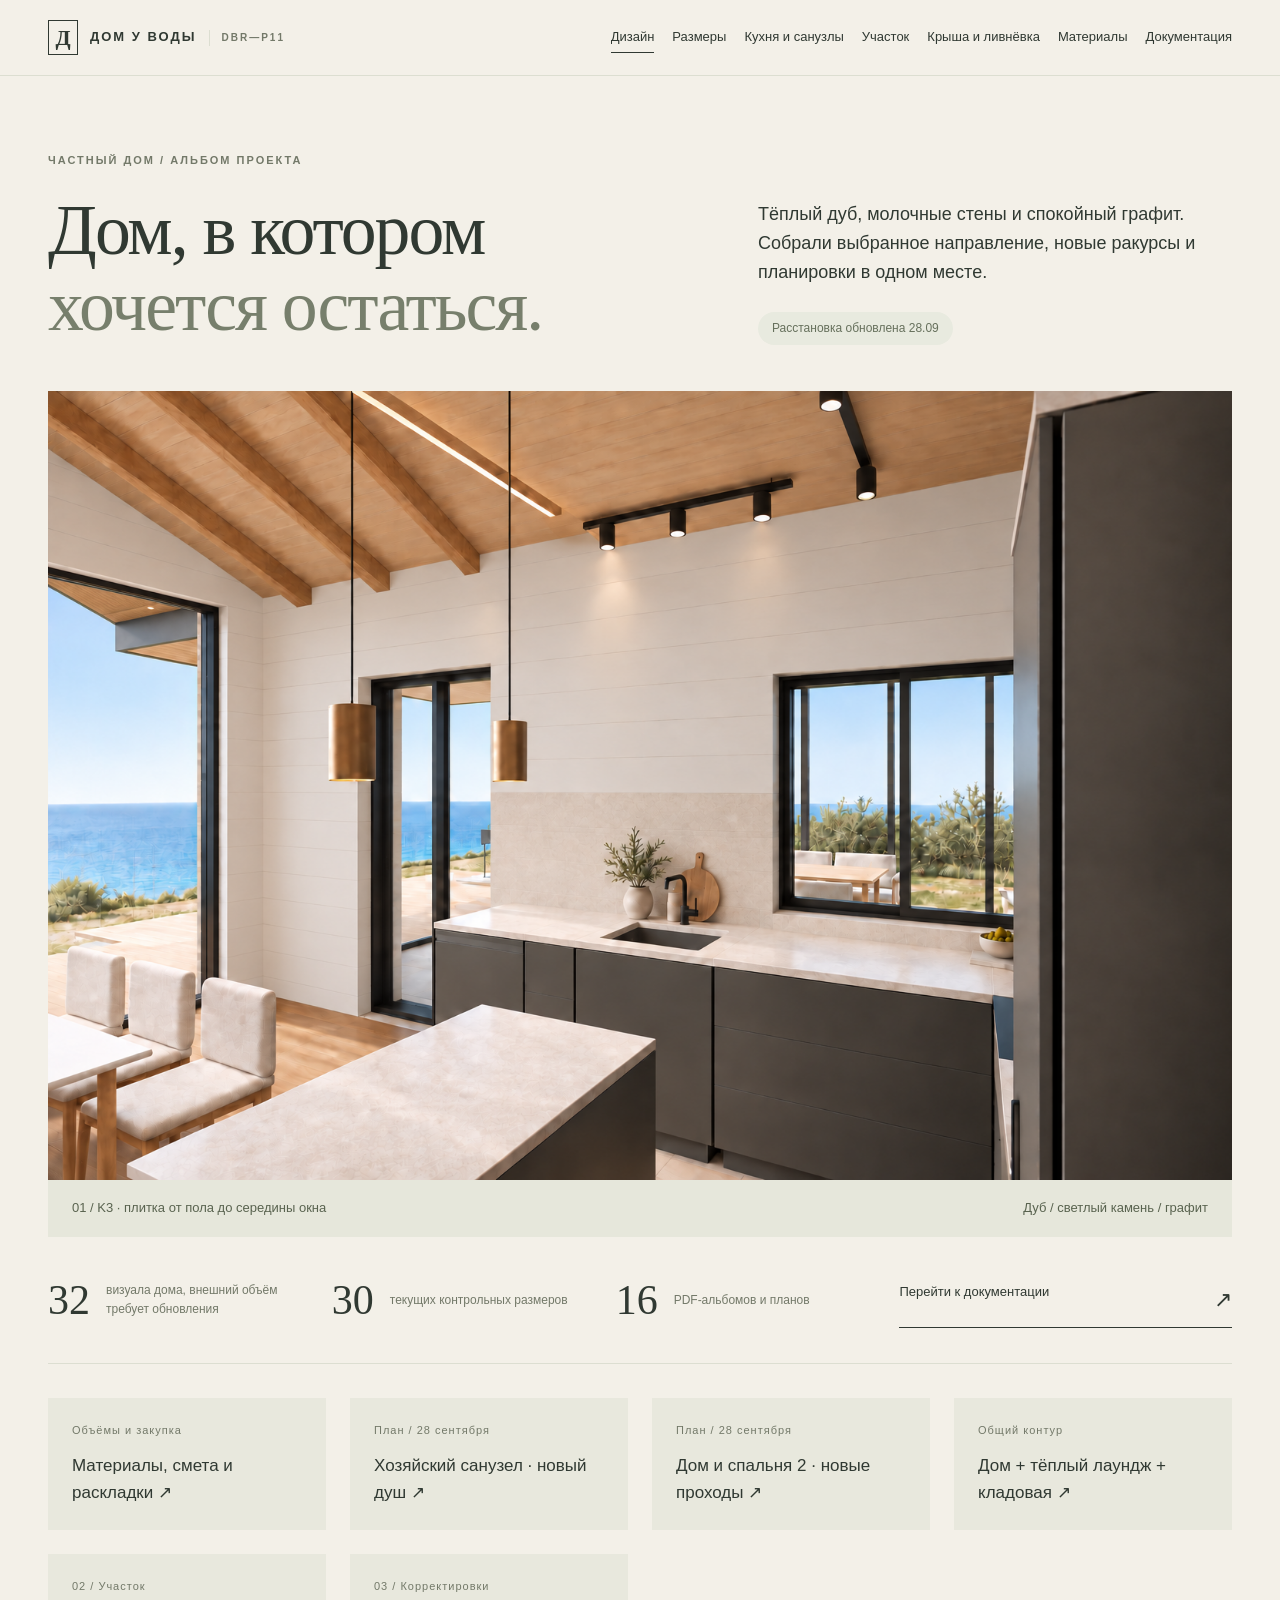
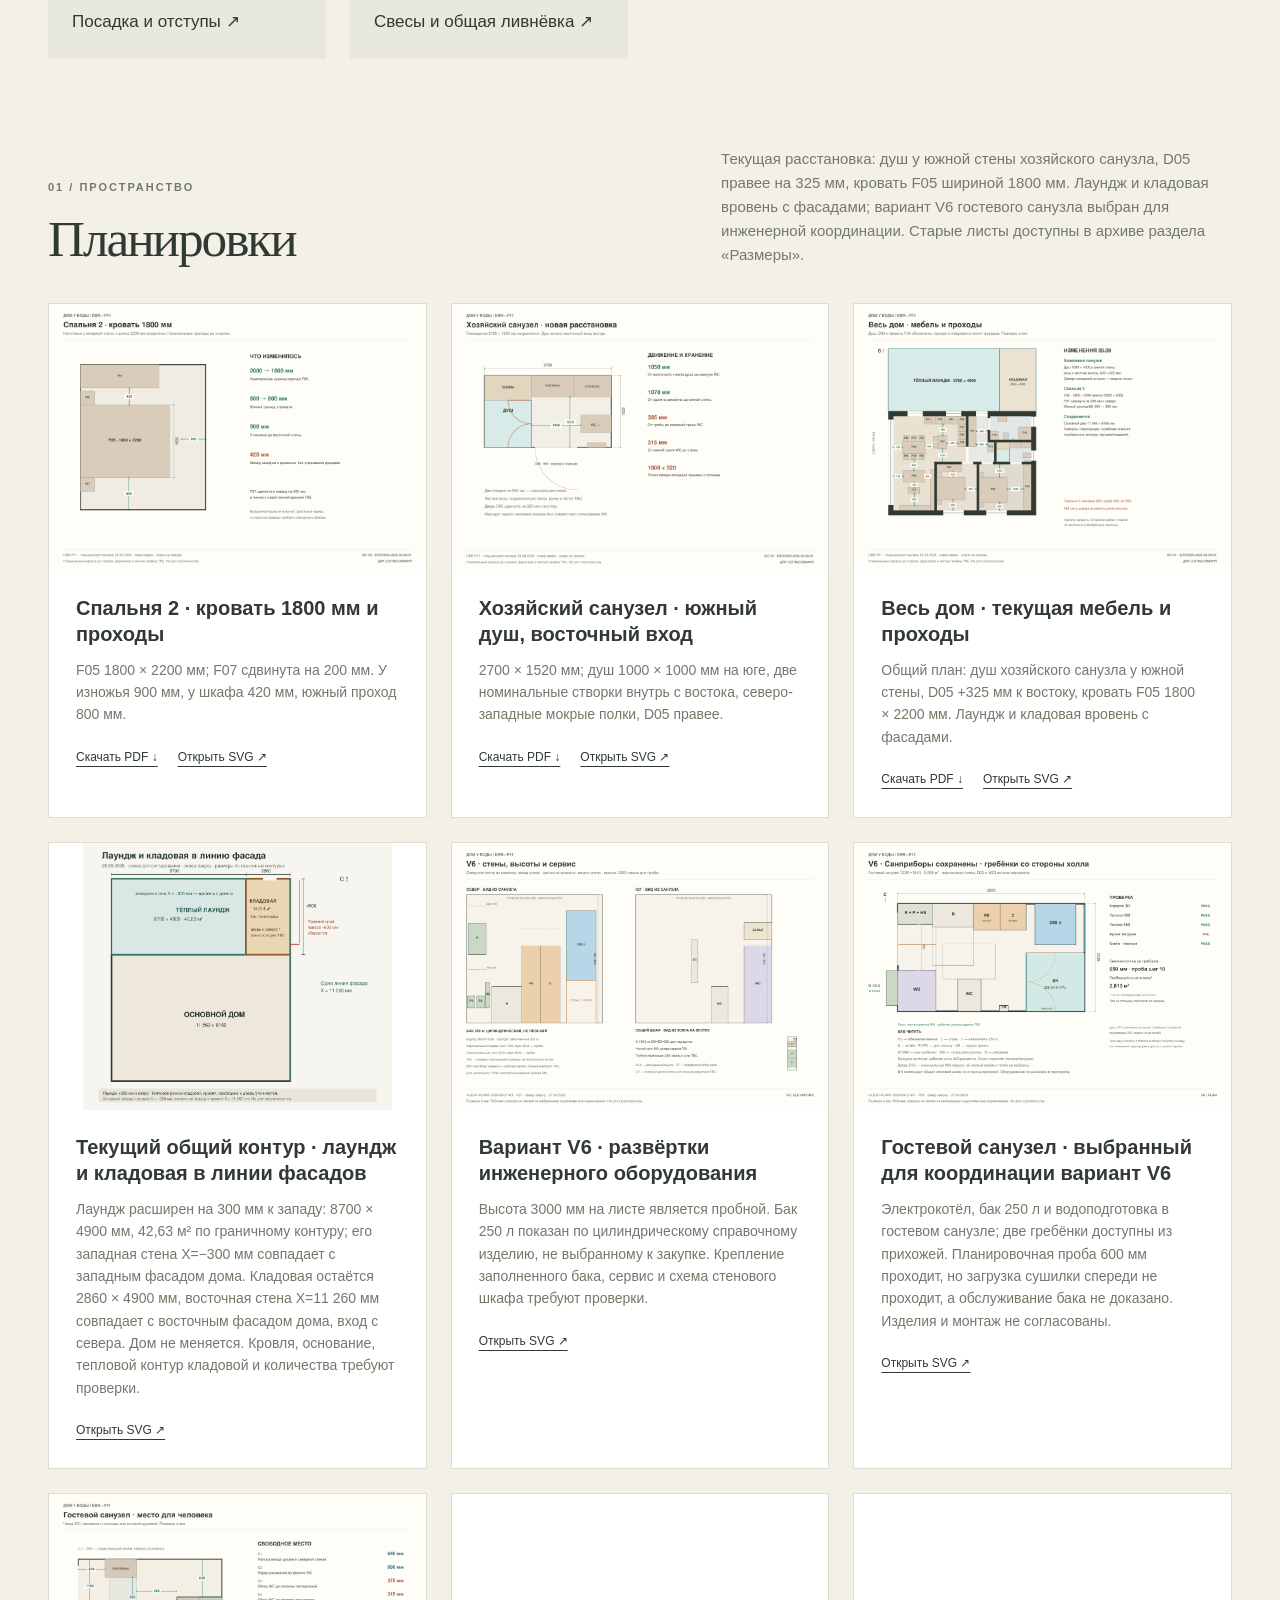
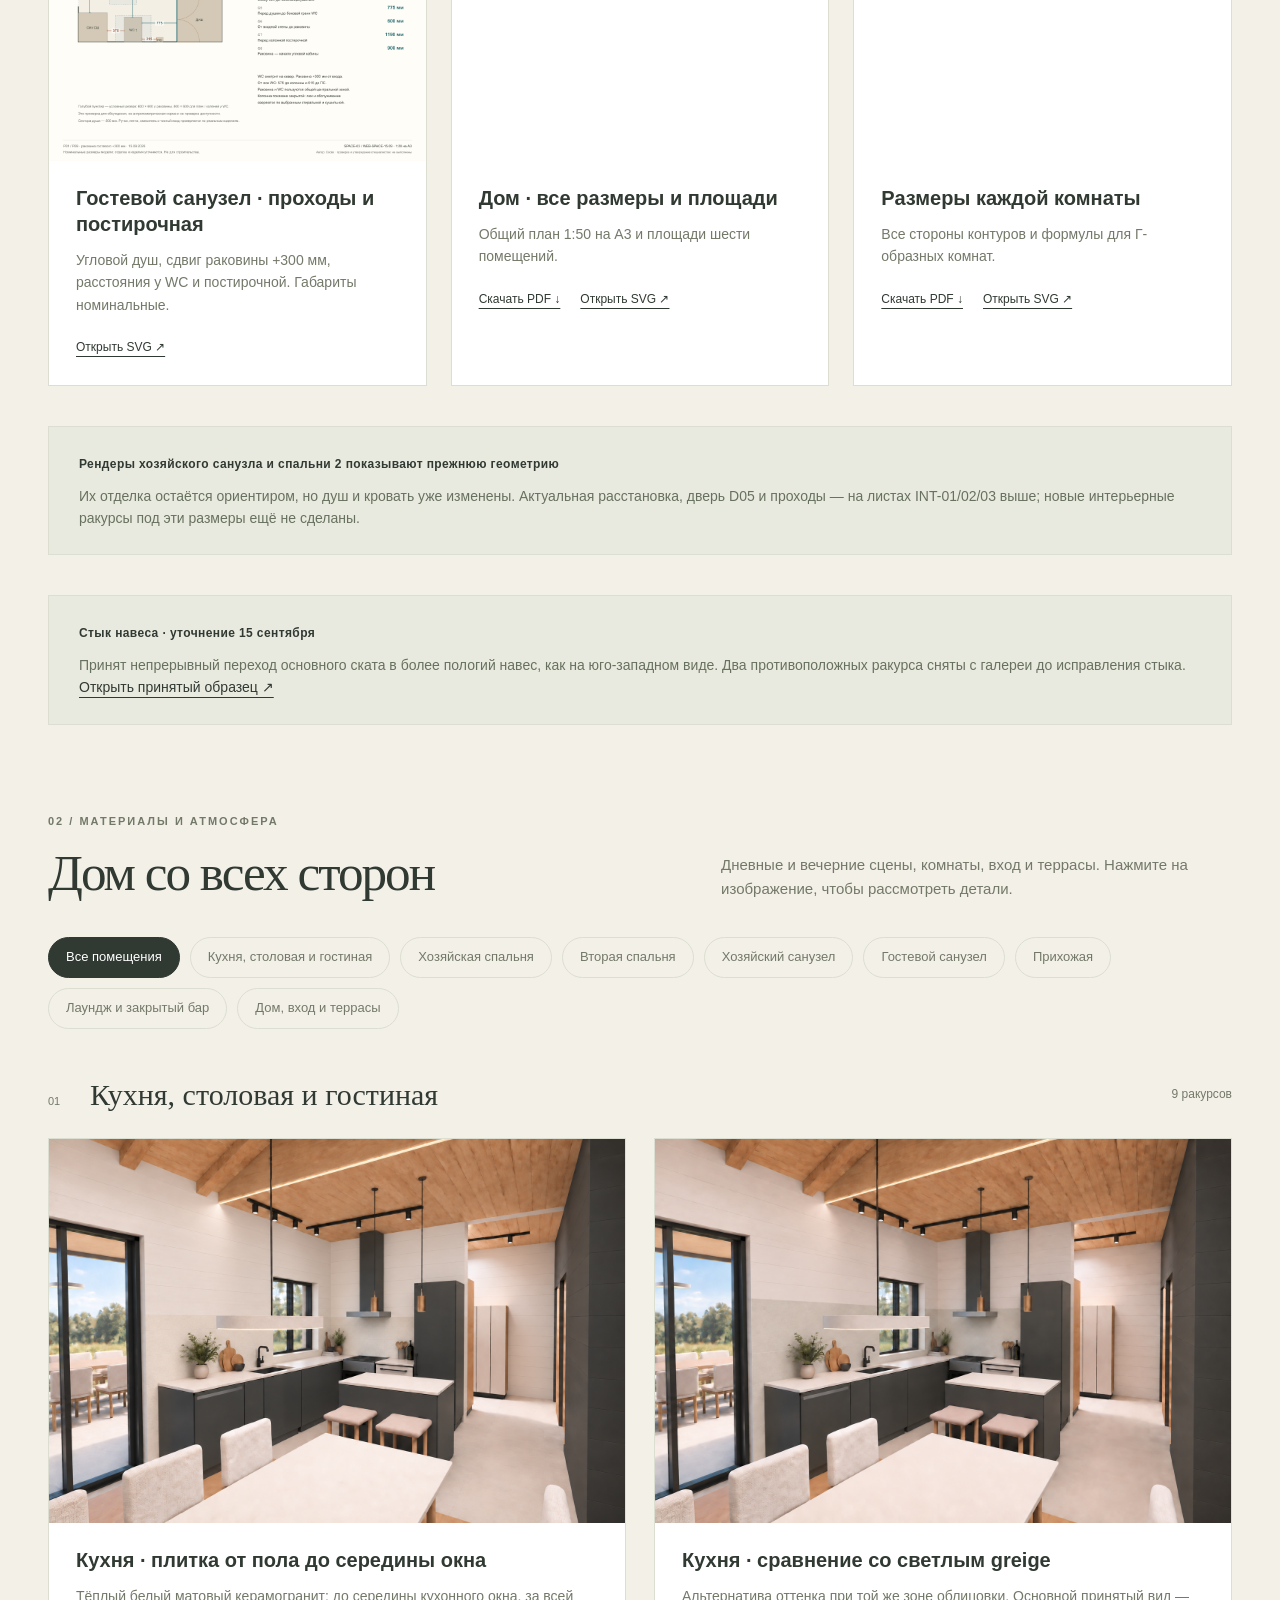
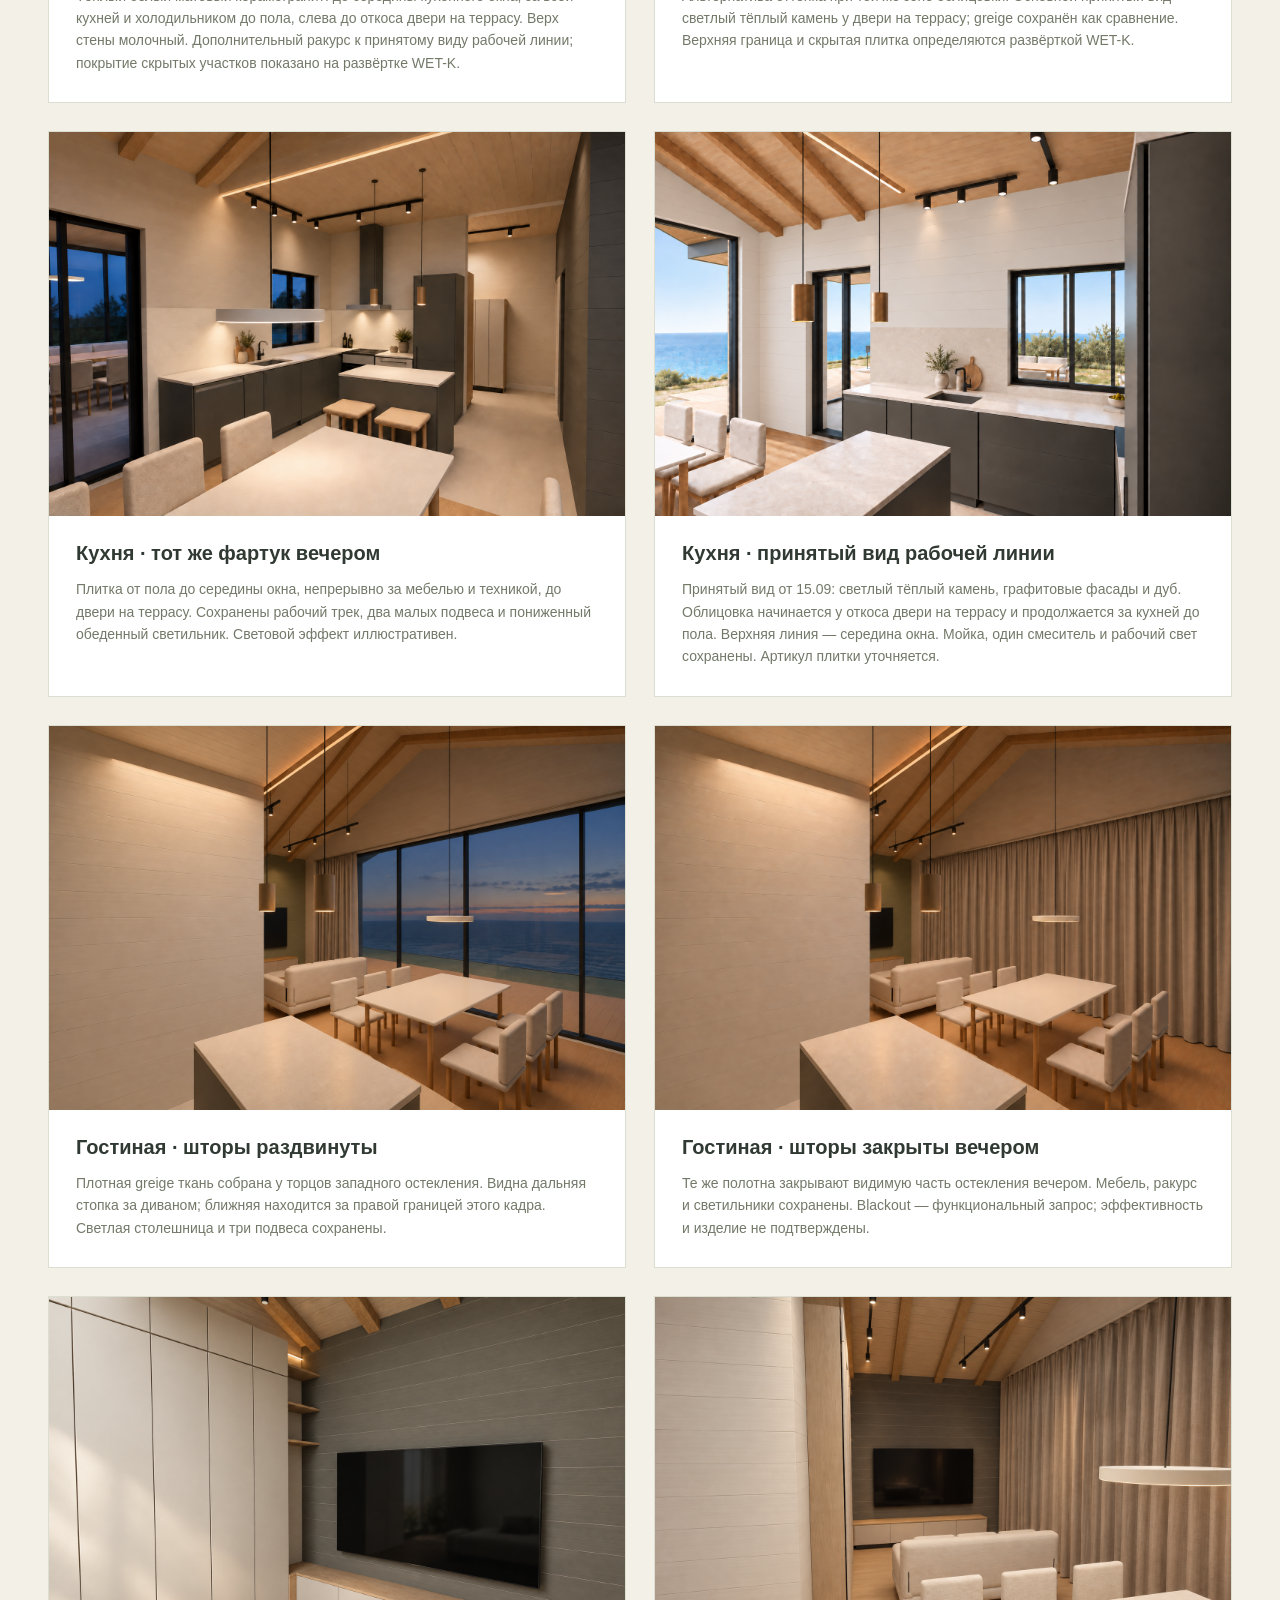
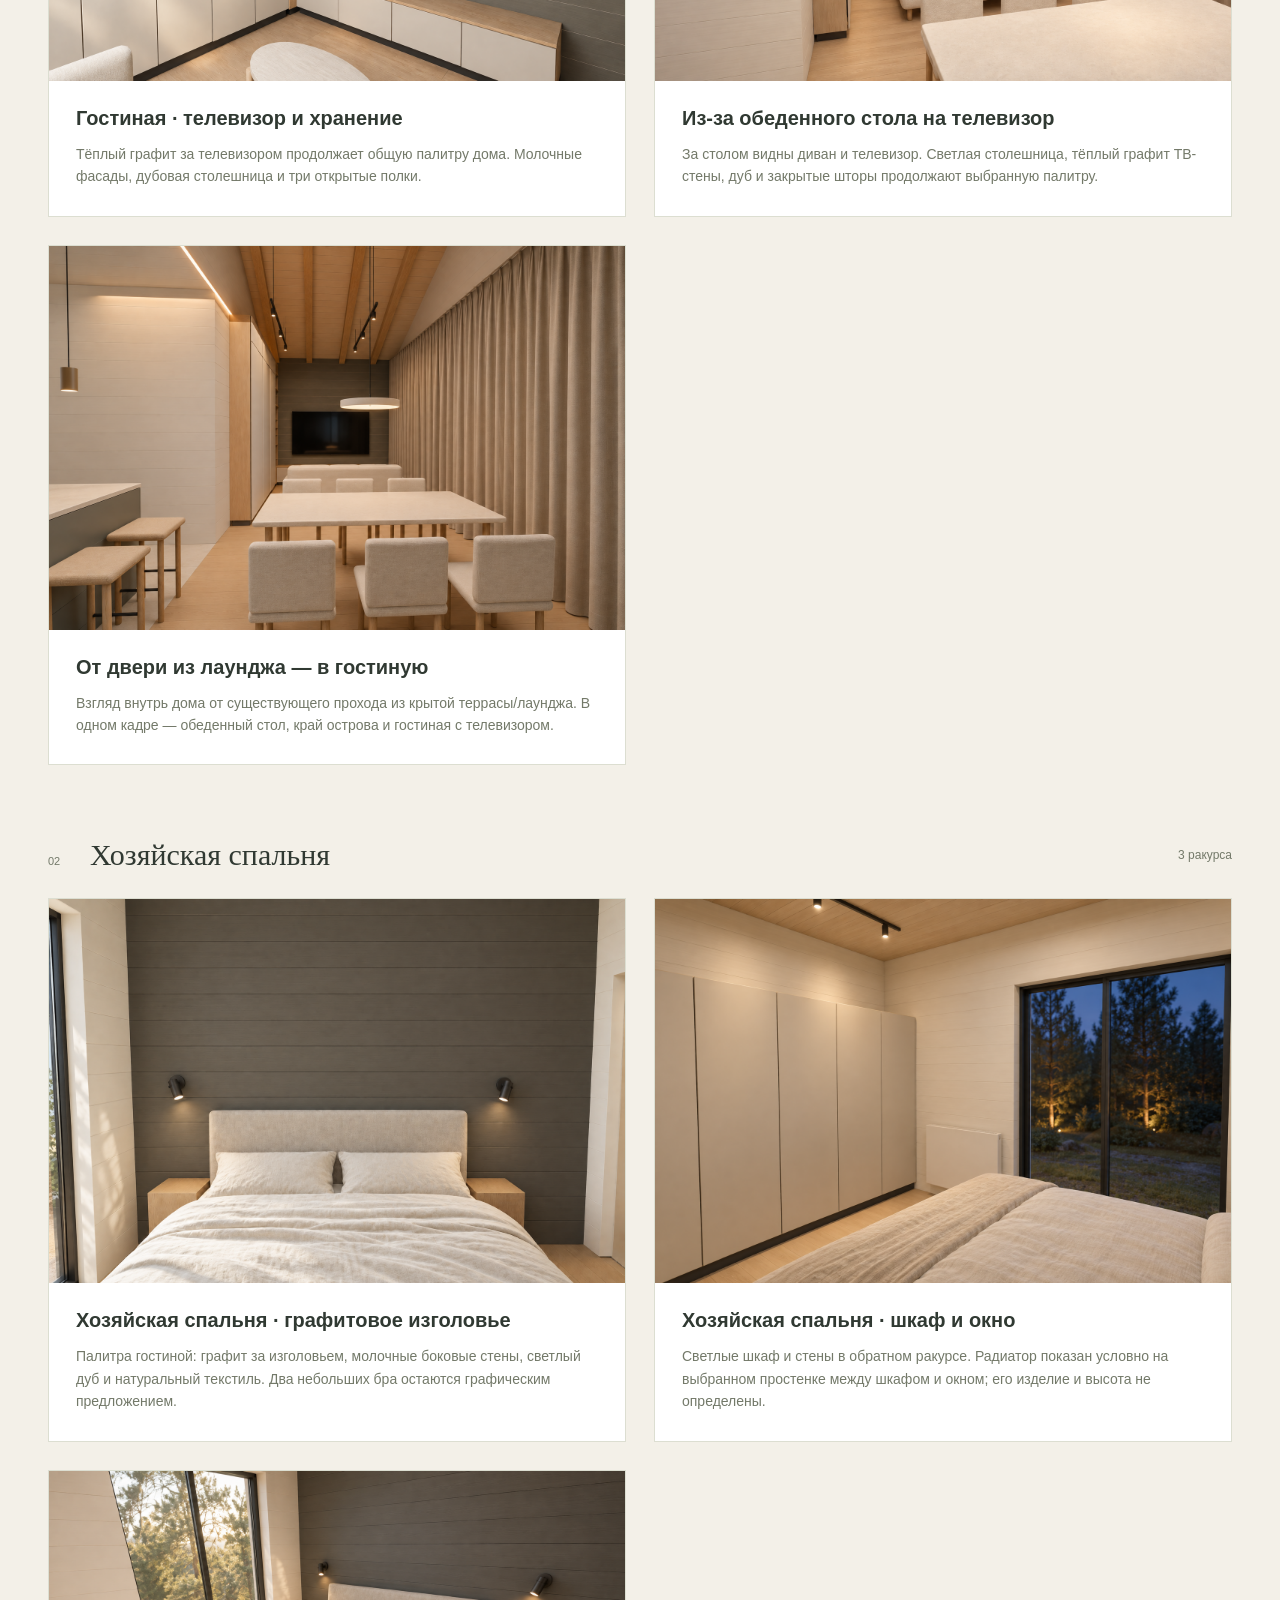
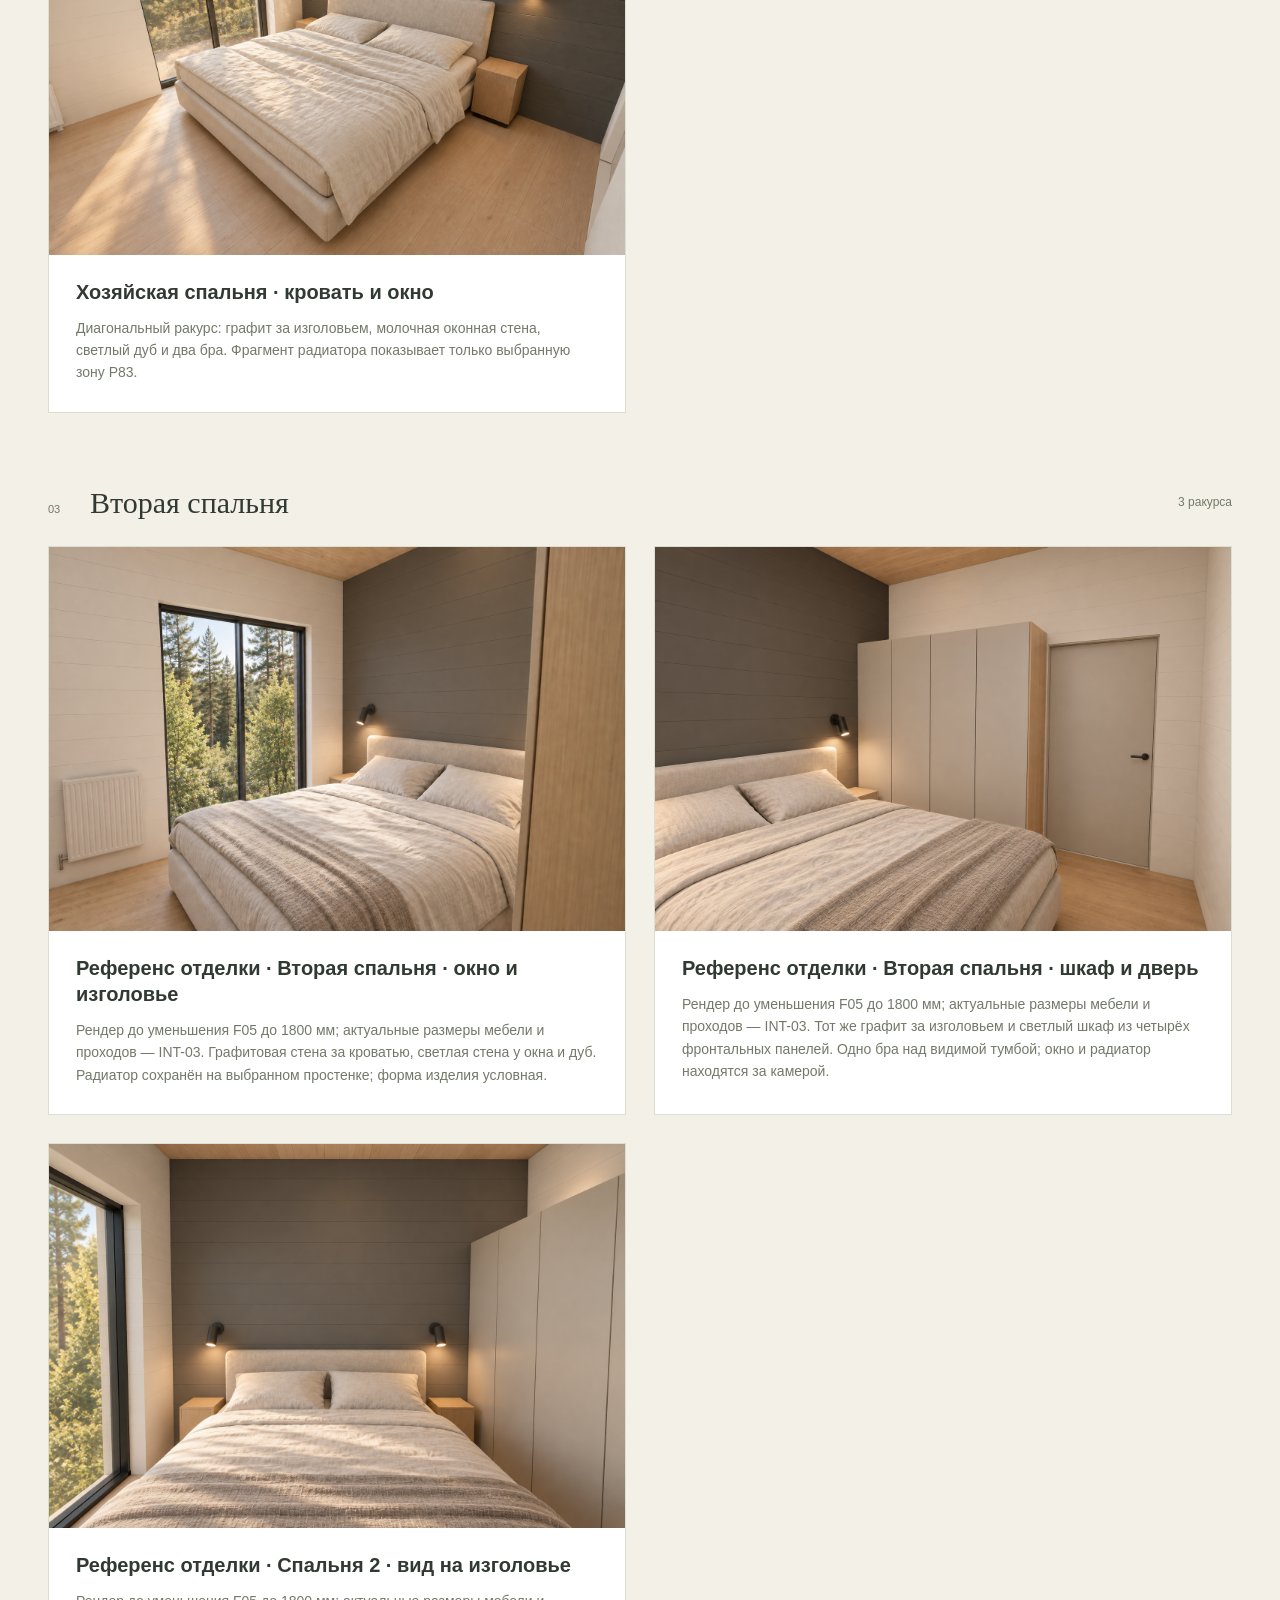
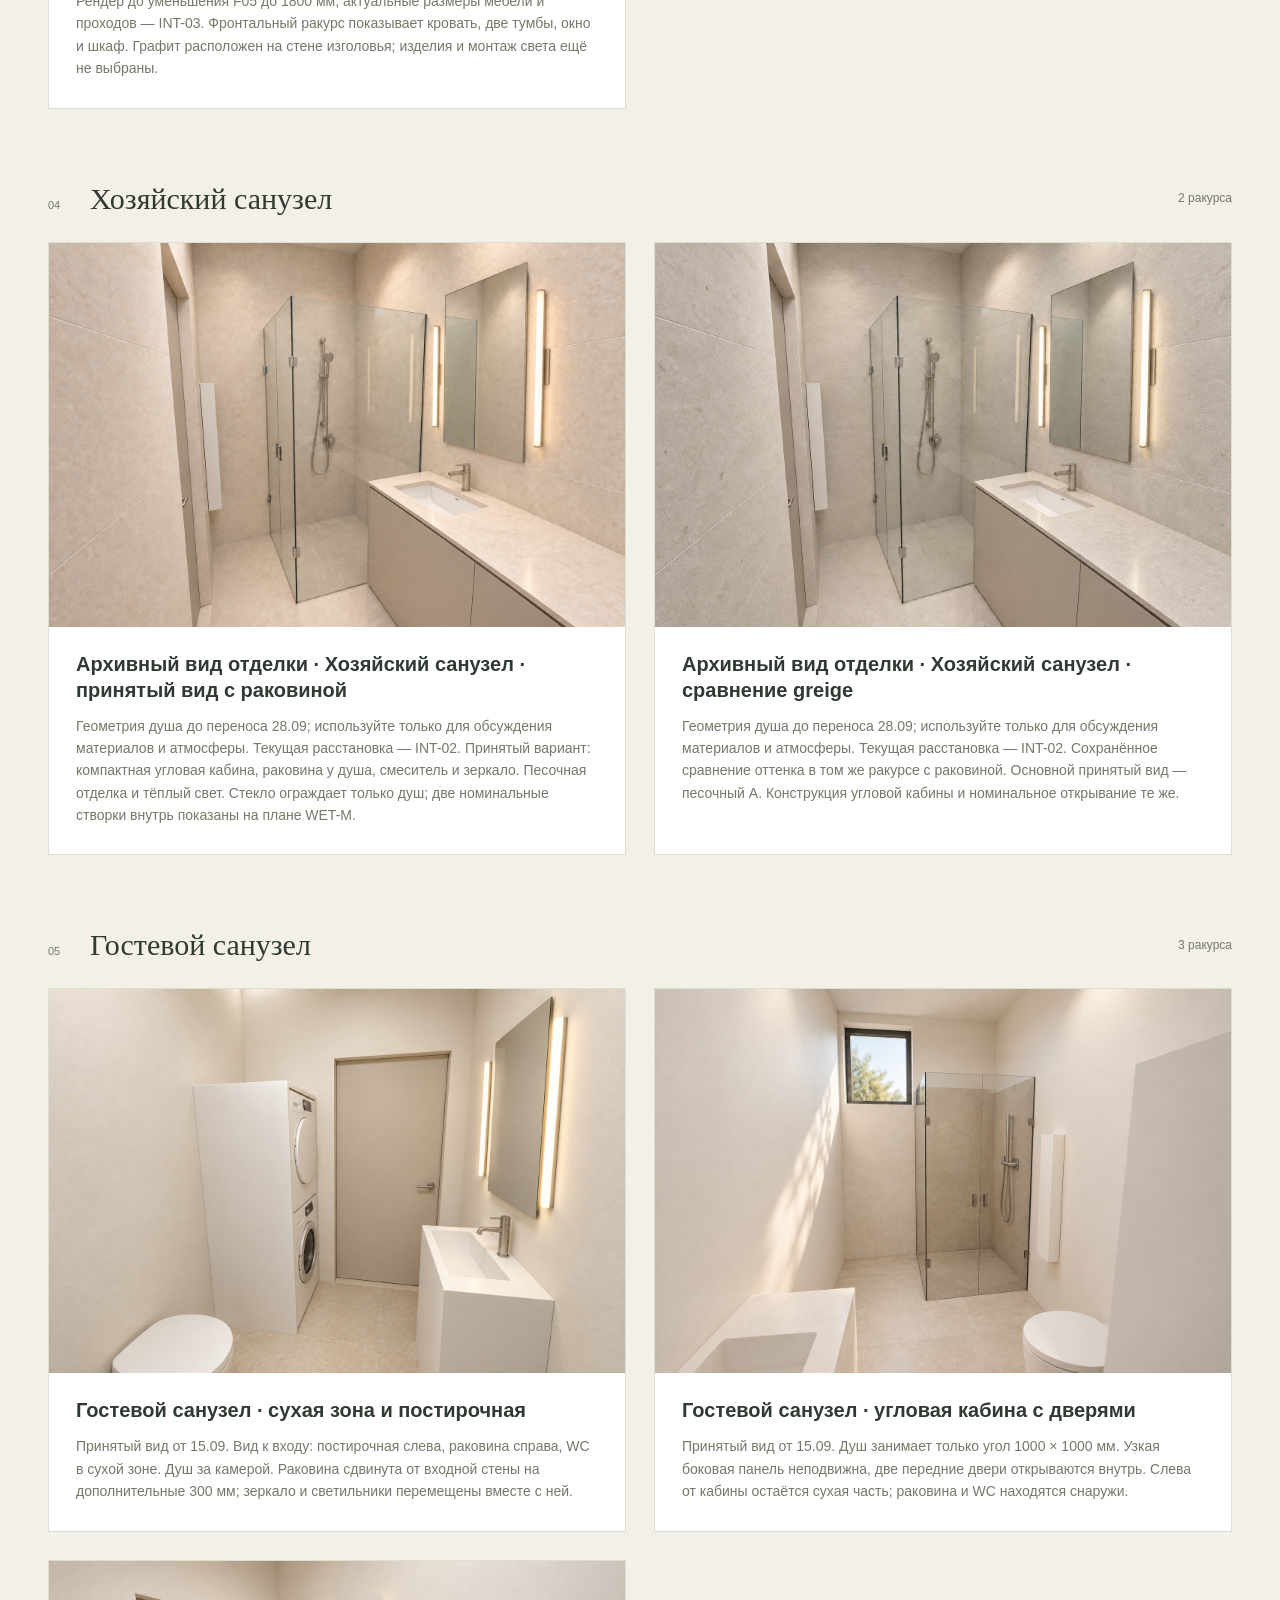
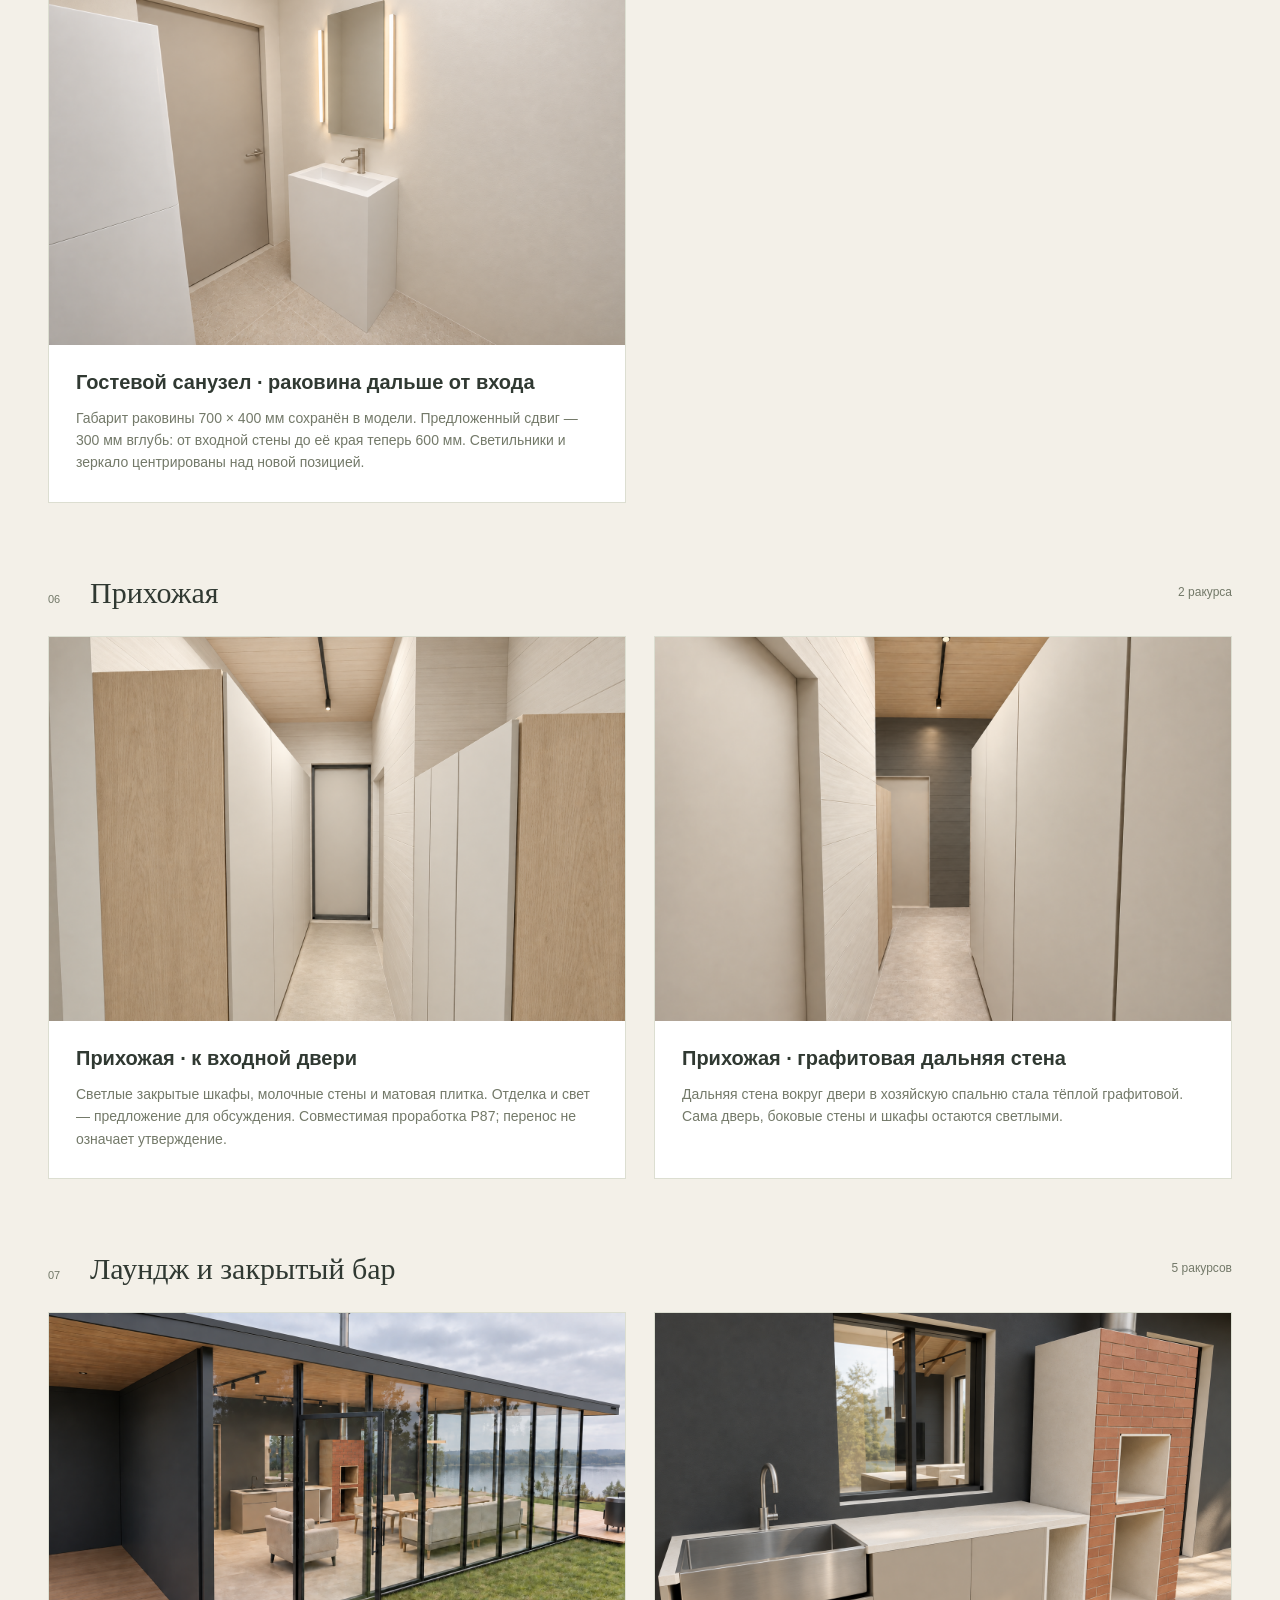
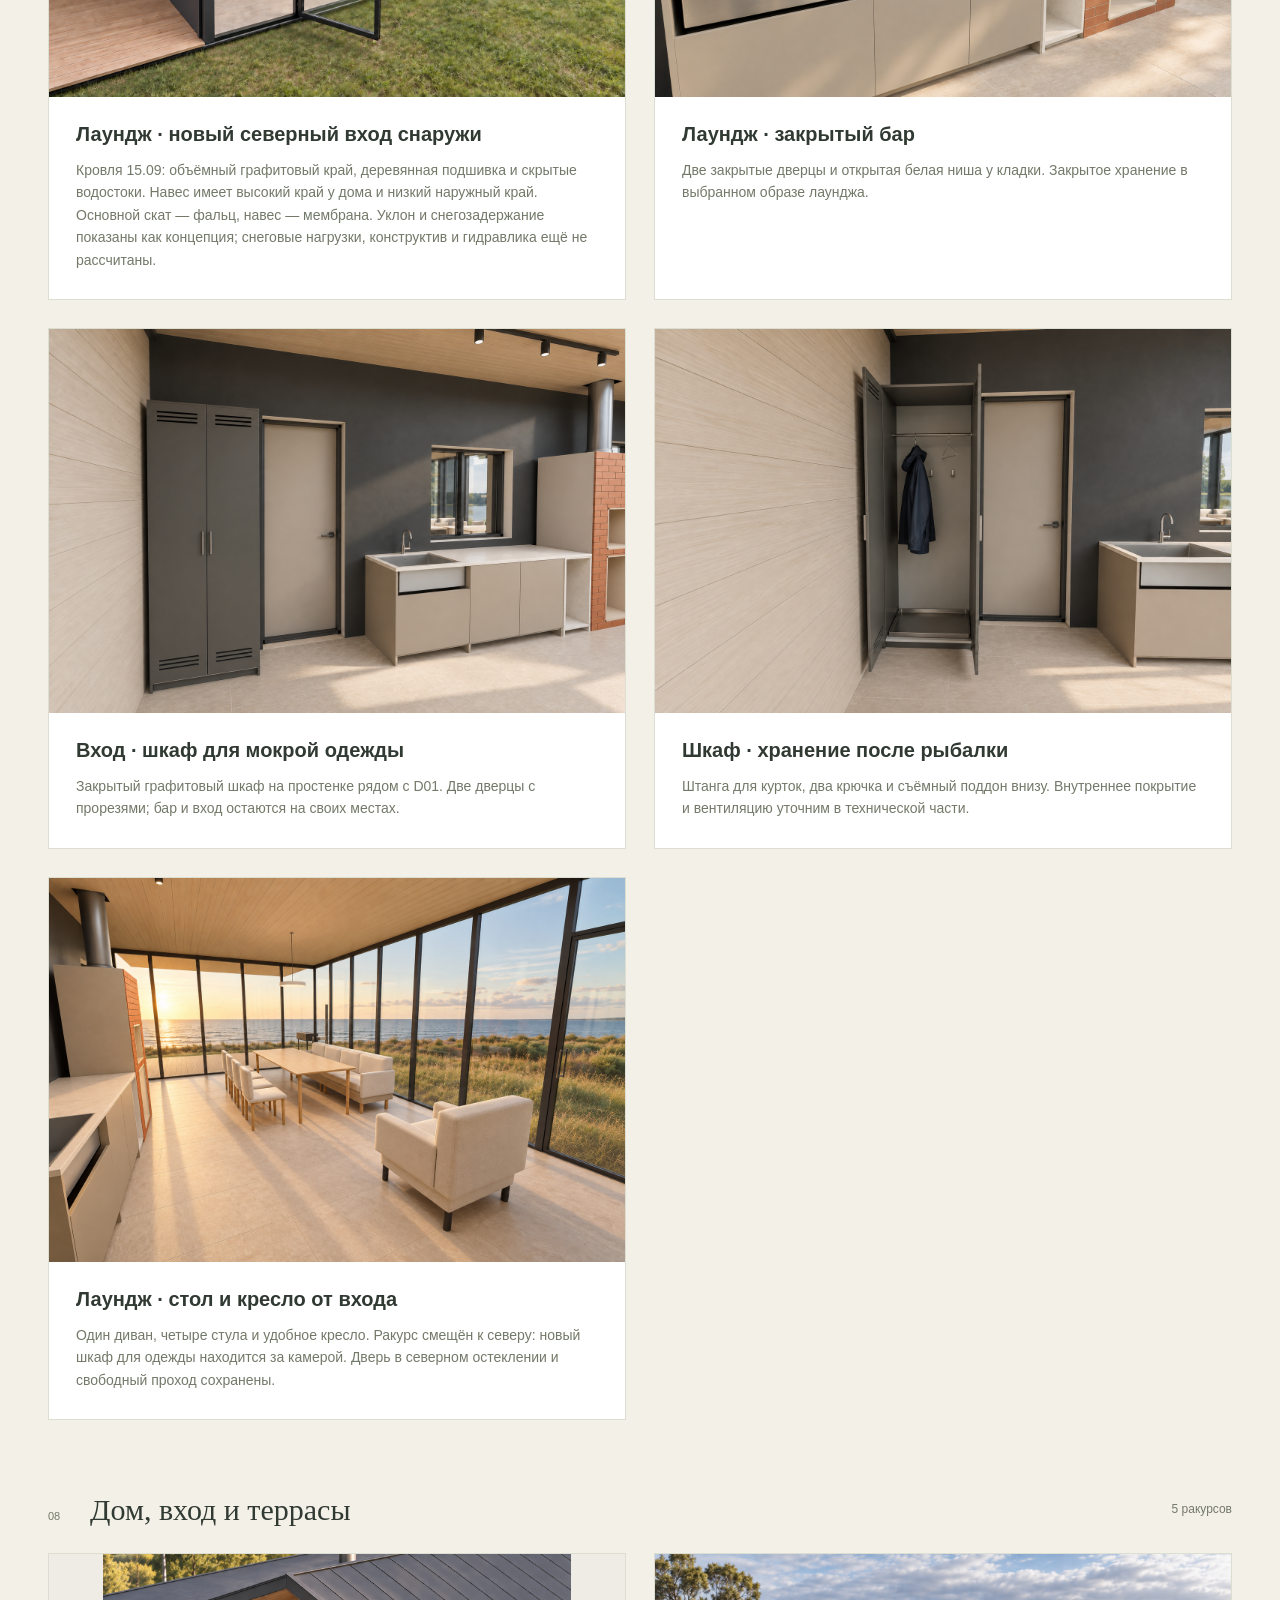
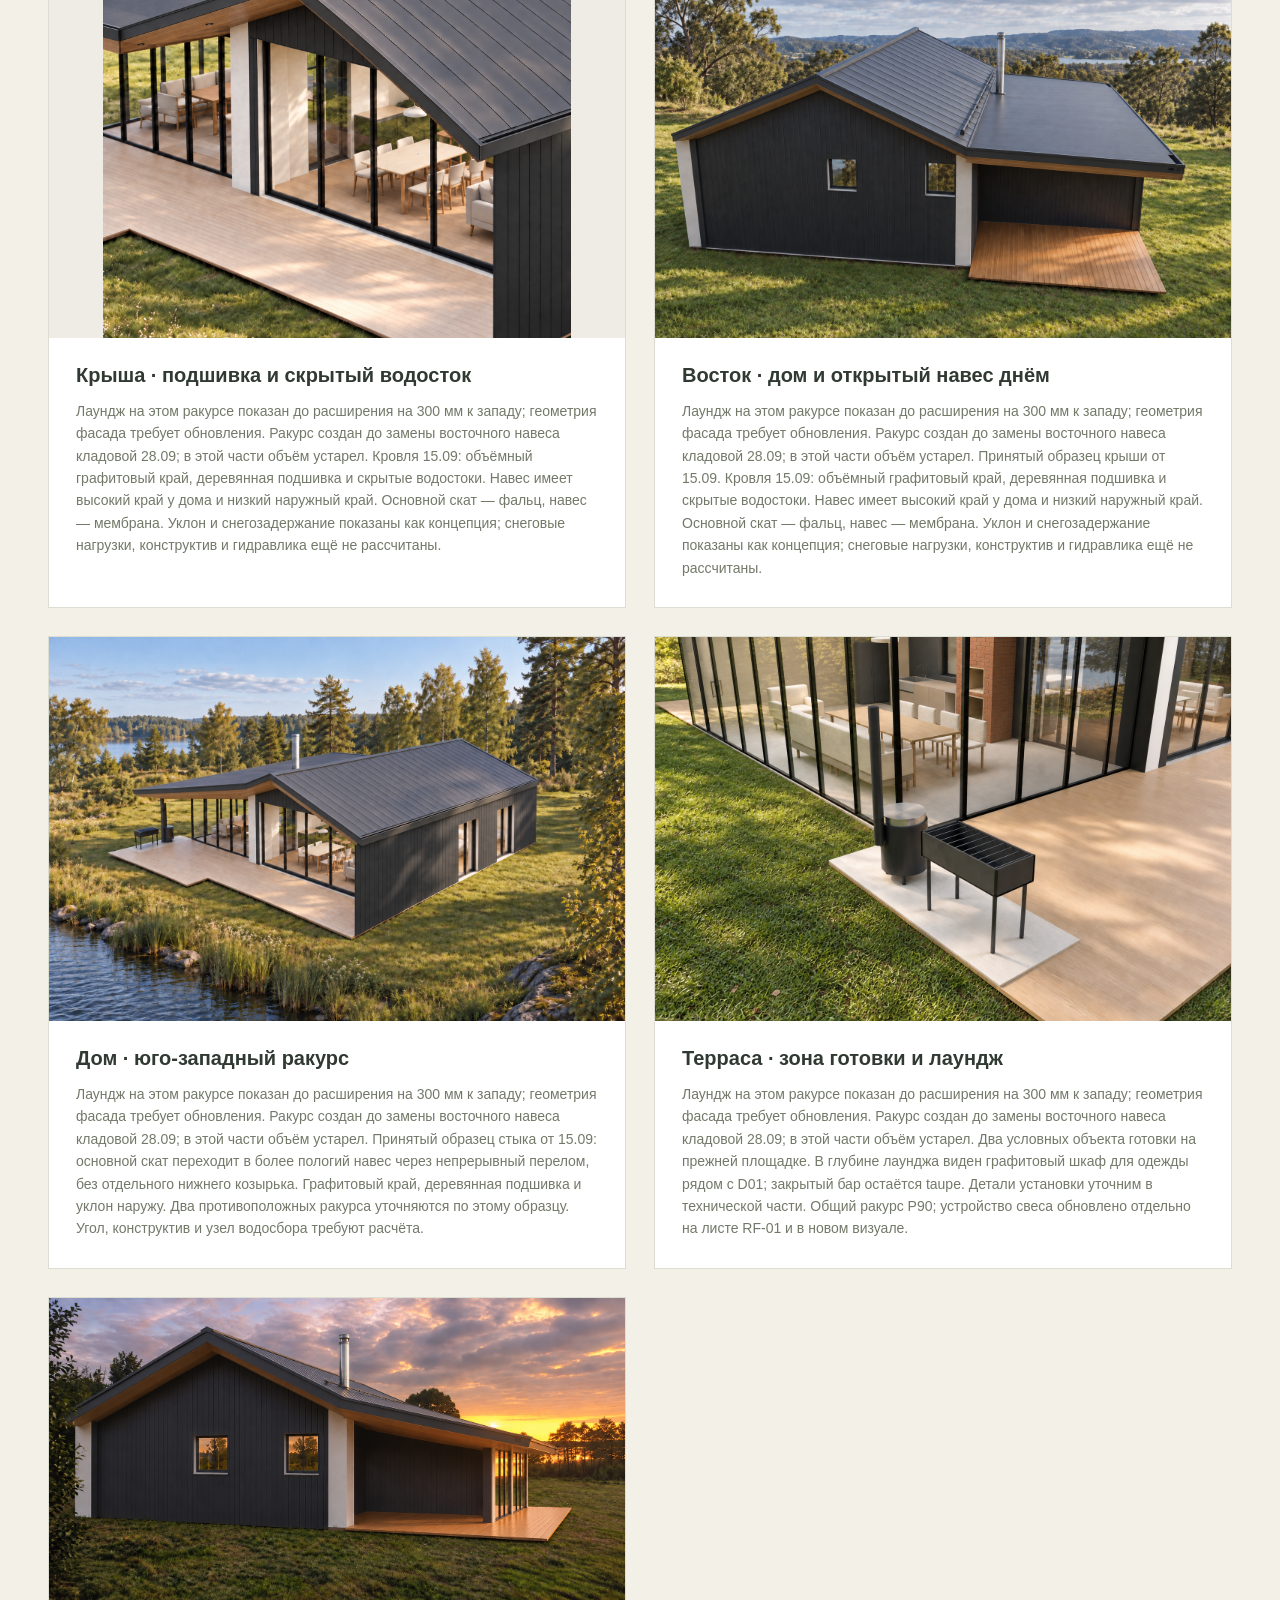
==== commit df089c01: "Publish revised master bath and bedroom clearances" ====
--- a/docs/index.html
+++ b/docs/index.html
@@ -6,12 +6,12 @@
 <a class="skip" href="#main">К содержанию</a>
 <header class="site-header"><a class="brand" href="index.html"><span class="brand-mark">Д</span> ДОМ У ВОДЫ <small>DBR—P11</small></a>
 <nav aria-label="Основная навигация"><a aria-current="page" href="index.html">Дизайн</a><a  href="plans.html">Размеры</a><a  href="wet-zones.html">Кухня и санузлы</a><a  href="site-plan.html">Участок</a><a  href="details.html">Крыша и ливнёвка</a><a  href="materials.html">Материалы</a><a  href="technical.html">Документация</a></nav></header>
-<main id="main"><section class="intro wrap"><div><p class="eyebrow">Частный дом / Альбом проекта</p><h1>Дом, в котором<br><em>хочется остаться.</em></h1></div><div class="intro-side"><p>Тёплый дуб, молочные стены и спокойный графит. Собрали выбранное направление, новые ракурсы и планировки в одном месте.</p><span class="pill">Выбранный дизайн + уточнения 15.09</span></div></section>
+<main id="main"><section class="intro wrap"><div><p class="eyebrow">Частный дом / Альбом проекта</p><h1>Дом, в котором<br><em>хочется остаться.</em></h1></div><div class="intro-side"><p>Тёплый дуб, молочные стены и спокойный графит. Собрали выбранное направление, новые ракурсы и планировки в одном месте.</p><span class="pill">Расстановка обновлена 28.09</span></div></section>
 <div class="hero wrap"><a class="zoom" href="assets/wet-2026-09-15/kitchen-midwindow-island.png" data-title="Кухня · принятый вид рабочей линии"><img src="assets/wet-2026-09-15/kitchen-midwindow-island.png" width="1536" height="1024" loading="eager" decoding="async" alt="Кухня · принятый вид рабочей линии"><span class="zoom-label">Смотреть крупнее ↗</span></a><div class="hero-caption"><span>01 / K3 · плитка от пола до середины окна</span><span>Дуб / светлый камень / графит</span></div></div>
-<div class="stats wrap"><div><strong>32</strong><span>визуала дома, внешний объём требует обновления</span></div><div><strong>09</strong><span>планов и схем проходов</span></div><div><strong>13</strong><span>PDF-альбомов и планов</span></div><a href="technical.html">Перейти к документации <span>↗</span></a></div>
-<div class="update-links wrap"><a href="materials.html"><span>Объёмы и закупка</span><strong>Материалы, смета и раскладки ↗</strong></a><a href="wet-zones.html#guest-plant-v6"><span>Выбор / 28 сентября</span><strong>Гостевой санузел · вариант V6 ↗</strong></a><a href="plans.html#combined-plan"><span>План / 28 сентября</span><strong>Дом + тёплый лаундж + кладовая ↗</strong></a><a href="site-plan.html"><span>02 / Участок</span><strong>Посадка и отступы ↗</strong></a><a href="details.html"><span>03 / Корректировки</span><strong>Свесы и общая ливнёвка ↗</strong></a></div><section class="section wrap" id="plans"><div class="section-heading"><div><p class="eyebrow">01 / Пространство</p><h2>Планировки</h2></div><p>Лаундж расширен на 300 мм к западу и теперь вровень с домом; кладовая остаётся вровень с восточным фасадом, дверь с севера. Вариант V6 гостевого санузла выбран для координации инженерии. Старые схемы навеса и котельной доступны в архиве раздела «Размеры».</p></div><div class="plan-grid"><article class="visual-card"><a class="zoom" href="assets/north-store-2026-09-28/NORTH-STORE-02.png" data-title="Текущий общий контур · лаундж и кладовая в линии фасадов"><img src="assets/north-store-2026-09-28/NORTH-STORE-02.png" width="1950" height="1680" loading="lazy" decoding="async" alt="Текущий общий контур · лаундж и кладовая в линии фасадов"><span class="zoom-label">Смотреть крупнее ↗</span></a><div class="card-copy"><h3>Текущий общий контур · лаундж и кладовая в линии фасадов</h3><p>Лаундж расширен на 300 мм к западу: 8700 × 4900 мм, 42,63 м² по граничному контуру; его западная стена X=−300 мм совпадает с западным фасадом дома. Кладовая остаётся 2860 × 4900 мм, восточная стена X=11 260 мм совпадает с восточным фасадом дома, вход с севера. Дом не меняется. Кровля, основание, тепловой контур кладовой и количества требуют проверки.</p><div class="file-links"><a class="" href="assets/north-store-2026-09-28/NORTH-STORE-02.svg">Открыть SVG ↗</a></div></div></article><article class="visual-card"><a class="zoom" href="assets/guest-plant-2026-09-28/V6-elevation.png" data-title="Вариант V6 · развёртки инженерного оборудования"><img src="assets/guest-plant-2026-09-28/V6-elevation.png" width="2400" height="1698" loading="lazy" decoding="async" alt="Вариант V6 · развёртки инженерного оборудования"><span class="zoom-label">Смотреть крупнее ↗</span></a><div class="card-copy"><h3>Вариант V6 · развёртки инженерного оборудования</h3><p>Высота 3000 мм на листе является пробной. Бак 250 л показан по цилиндрическому справочному изделию, не выбранному к закупке. Крепление заполненного бака, сервис и схема стенового шкафа требуют проверки.</p><div class="file-links"><a class="" href="assets/guest-plant-2026-09-28/V6-elevation.svg">Открыть SVG ↗</a></div></div></article><article class="visual-card"><a class="zoom" href="assets/guest-plant-2026-09-28/V6-plan.png" data-title="Гостевой санузел · выбранный для координации вариант V6"><img src="assets/guest-plant-2026-09-28/V6-plan.png" width="2400" height="1698" loading="lazy" decoding="async" alt="Гостевой санузел · выбранный для координации вариант V6"><span class="zoom-label">Смотреть крупнее ↗</span></a><div class="card-copy"><h3>Гостевой санузел · выбранный для координации вариант V6</h3><p>Электрокотёл, бак 250 л и водоподготовка в гостевом санузле; две гребёнки доступны из прихожей. Планировочная проба 600 мм проходит, но загрузка сушилки спереди не проходит, а обслуживание бака не доказано. Изделия и монтаж не согласованы.</p><div class="file-links"><a class="" href="assets/guest-plant-2026-09-28/V6-plan.svg">Открыть SVG ↗</a></div></div></article><article class="visual-card"><a class="zoom" href="assets/space-2026-09-15/SPACE-01-house.png" data-title="Весь дом · проходы и свободные пространства"><img src="assets/space-2026-09-15/SPACE-01-house.png" width="2200" height="1556" loading="lazy" decoding="async" alt="Весь дом · проходы и свободные пространства"><span class="zoom-label">Смотреть крупнее ↗</span></a><div class="card-copy"><h3>Весь дом · проходы и свободные пространства</h3><p>32 контрольных расстояния сведены на общий лист и два крупных плана санузлов. Здесь — кухня, гостиная, прихожая и спальни.</p><div class="file-links"><a class="" href="assets/space-2026-09-15/SPACE-01-house.svg">Открыть SVG ↗</a></div></div></article><article class="visual-card"><a class="zoom" href="assets/space-2026-09-15/SPACE-02-master.png" data-title="Хозяйский санузел · место для человека"><img src="assets/space-2026-09-15/SPACE-02-master.png" width="2200" height="1556" loading="lazy" decoding="async" alt="Хозяйский санузел · место для человека"><span class="zoom-label">Смотреть крупнее ↗</span></a><div class="card-copy"><h3>Хозяйский санузел · место для человека</h3><p>Перед душем, перед раковиной, перед WC и по сторонам чаши. Показаны условные зоны пользования и открывание душевых створок внутрь.</p><div class="file-links"><a class="" href="assets/space-2026-09-15/SPACE-02-master.svg">Открыть SVG ↗</a></div></div></article><article class="visual-card"><a class="zoom" href="assets/space-2026-09-15/SPACE-03-guest.png" data-title="Гостевой санузел · проходы и постирочная"><img src="assets/space-2026-09-15/SPACE-03-guest.png" width="2200" height="1556" loading="lazy" decoding="async" alt="Гостевой санузел · проходы и постирочная"><span class="zoom-label">Смотреть крупнее ↗</span></a><div class="card-copy"><h3>Гостевой санузел · проходы и постирочная</h3><p>Угловой душ, сдвиг раковины +300 мм, расстояния у WC и постирочной. Габариты номинальные.</p><div class="file-links"><a class="" href="assets/space-2026-09-15/SPACE-03-guest.svg">Открыть SVG ↗</a></div></div></article><article class="visual-card"><a class="zoom" href="assets/plans/AREA-01-house.png" data-title="Дом · все размеры и площади"><img src="assets/plans/AREA-01-house.png" width="2200" height="1556" loading="lazy" decoding="async" alt="Дом · все размеры и площади"><span class="zoom-label">Смотреть крупнее ↗</span></a><div class="card-copy"><h3>Дом · все размеры и площади</h3><p>Общий план 1:50 на A3 и площади шести помещений.</p><div class="file-links"><a class="" href="assets/plans/DBR-P11-room-dimensions.pdf">Скачать PDF ↓</a><a class="" href="assets/plans/AREA-01-house.svg">Открыть SVG ↗</a></div></div></article><article class="visual-card"><a class="zoom" href="assets/plans/AREA-02-rooms.png" data-title="Размеры каждой комнаты"><img src="assets/plans/AREA-02-rooms.png" width="2200" height="1556" loading="lazy" decoding="async" alt="Размеры каждой комнаты"><span class="zoom-label">Смотреть крупнее ↗</span></a><div class="card-copy"><h3>Размеры каждой комнаты</h3><p>Все стороны контуров и формулы для Г-образных комнат.</p><div class="file-links"><a class="" href="assets/plans/DBR-P11-room-dimensions.pdf">Скачать PDF ↓</a><a class="" href="assets/plans/AREA-02-rooms.svg">Открыть SVG ↗</a></div></div></article><article class="visual-card"><a class="zoom" href="assets/plans/P89-PLAN-01.png" data-title="Весь дом · сводная планировка"><img src="assets/plans/P89-PLAN-01.png" width="2000" height="1415" loading="lazy" decoding="async" alt="Весь дом · сводная планировка"><span class="zoom-label">Смотреть крупнее ↗</span></a><div class="card-copy"><h3>Весь дом · сводная планировка</h3><p>Дом, закрытый лаундж, террасы и внешние зоны в одной схеме.</p><div class="file-links"><a class="" href="assets/technical/P89/P89-PLAN-01.pdf">Скачать PDF ↓</a><a class="" href="assets/plans/P89-PLAN-01.svg">Открыть SVG ↗</a></div></div></article><article class="visual-card"><a class="zoom" href="assets/plans/P89-PLAN-02.png" data-title="Дом · мебель и зонирование"><img src="assets/plans/P89-PLAN-02.png" width="2000" height="1415" loading="lazy" decoding="async" alt="Дом · мебель и зонирование"><span class="zoom-label">Смотреть крупнее ↗</span></a><div class="card-copy"><h3>Дом · мебель и зонирование</h3><p>Базовая расстановка P89. Актуальное положение гостевой раковины и расстояния — на SPACE-01/03 и WET-G от 15.09.</p><div class="file-links"><a class="" href="assets/technical/P89/P89-PLAN-02.pdf">Скачать PDF ↓</a><a class="" href="assets/plans/P89-PLAN-02.svg">Открыть SVG ↗</a></div></div></article><article class="visual-card"><a class="zoom" href="assets/plans/P89-PLAN-03.png" data-title="Лаундж · вход, кресло и шкаф"><img src="assets/plans/P89-PLAN-03.png" width="2000" height="1415" loading="lazy" decoding="async" alt="Лаундж · вход, кресло и шкаф"><span class="zoom-label">Смотреть крупнее ↗</span></a><div class="card-copy"><h3>Лаундж · вход, кресло и шкаф</h3><p>Лаундж: вход в северном остеклении, одно мягкое кресло и шкаф для верхней одежды у входа в дом. Шкафа-перегородки нет.</p><div class="file-links"><a class="" href="assets/technical/P89/P89-PLAN-03.pdf">Скачать PDF ↓</a><a class="" href="assets/plans/P89-PLAN-03.svg">Открыть SVG ↗</a></div></div></article></div></section>
-<div class="status-note wrap spaced"><strong>Стык навеса · уточнение 15 сентября</strong><p>Принят непрерывный переход основного ската в более пологий навес, как на юго-западном виде. Два противоположных ракурса сняты с галереи до исправления стыка.</p><a href="details.html#roof">Открыть принятый образец ↗</a></div><section class="section wrap" id="gallery"><div class="section-heading"><div><p class="eyebrow">02 / Материалы и атмосфера</p><h2>Дом со всех сторон</h2></div><p>Дневные и вечерние сцены, комнаты, вход и террасы. Нажмите на изображение, чтобы рассмотреть детали.</p></div>
-<div class="room-nav" role="group" aria-label="Фильтр по помещениям"><button class="selected" data-room="all" aria-pressed="true">Все помещения</button><button data-room="common" aria-pressed="false">Кухня, столовая и гостиная</button><button data-room="master_bedroom" aria-pressed="false">Хозяйская спальня</button><button data-room="bedroom2" aria-pressed="false">Вторая спальня</button><button data-room="master_bath" aria-pressed="false">Хозяйский санузел</button><button data-room="guest_bath" aria-pressed="false">Гостевой санузел</button><button data-room="hall" aria-pressed="false">Прихожая</button><button data-room="lounge" aria-pressed="false">Лаундж и закрытый бар</button><button data-room="exterior" aria-pressed="false">Дом, вход и террасы</button></div><div id="rooms"><section class="room-section" data-section="common"><div class="room-heading"><h3><span>01</span>Кухня, столовая и гостиная</h3><span>9 ракурсов</span></div><div class="visual-grid"><article class="visual-card"><a class="zoom" href="assets/wet-2026-09-15/kitchen-midwindow-ivory.png" data-title="Кухня · плитка от пола до середины окна"><img src="assets/wet-2026-09-15/kitchen-midwindow-ivory.png" width="1536" height="1024" loading="lazy" decoding="async" alt="Кухня · плитка от пола до середины окна"><span class="zoom-label">Смотреть крупнее ↗</span></a><div class="card-copy"><h3>Кухня · плитка от пола до середины окна</h3><p>Тёплый белый матовый керамогранит: до середины кухонного окна, за всей кухней и холодильником до пола, слева до откоса двери на террасу. Верх стены молочный. Дополнительный ракурс к принятому виду рабочей линии; покрытие скрытых участков показано на развёртке WET-K.</p></div></article><article class="visual-card"><a class="zoom" href="assets/wet-2026-09-15/kitchen-midwindow-greige.png" data-title="Кухня · сравнение со светлым greige"><img src="assets/wet-2026-09-15/kitchen-midwindow-greige.png" width="1536" height="1024" loading="lazy" decoding="async" alt="Кухня · сравнение со светлым greige"><span class="zoom-label">Смотреть крупнее ↗</span></a><div class="card-copy"><h3>Кухня · сравнение со светлым greige</h3><p>Альтернатива оттенка при той же зоне облицовки. Основной принятый вид — светлый тёплый камень у двери на террасу; greige сохранён как сравнение. Верхняя граница и скрытая плитка определяются развёрткой WET-K.</p></div></article><article class="visual-card"><a class="zoom" href="assets/wet-2026-09-15/kitchen-midwindow-evening.png" data-title="Кухня · тот же фартук вечером"><img src="assets/wet-2026-09-15/kitchen-midwindow-evening.png" width="1536" height="1024" loading="lazy" decoding="async" alt="Кухня · тот же фартук вечером"><span class="zoom-label">Смотреть крупнее ↗</span></a><div class="card-copy"><h3>Кухня · тот же фартук вечером</h3><p>Плитка от пола до середины окна, непрерывно за мебелью и техникой, до двери на террасу. Сохранены рабочий трек, два малых подвеса и пониженный обеденный светильник. Световой эффект иллюстративен.</p></div></article><article class="visual-card"><a class="zoom" href="assets/wet-2026-09-15/kitchen-midwindow-island.png" data-title="Кухня · принятый вид рабочей линии"><img src="assets/wet-2026-09-15/kitchen-midwindow-island.png" width="1536" height="1024" loading="lazy" decoding="async" alt="Кухня · принятый вид рабочей линии"><span class="zoom-label">Смотреть крупнее ↗</span></a><div class="card-copy"><h3>Кухня · принятый вид рабочей линии</h3><p>Принятый вид от 15.09: светлый тёплый камень, графитовые фасады и дуб. Облицовка начинается у откоса двери на террасу и продолжается за кухней до пола. Верхняя линия — середина окна. Мойка, один смеситель и рабочий свет сохранены. Артикул плитки уточняется.</p></div></article><article class="visual-card"><a class="zoom" href="assets/visuals/living-curtains-open.png" data-title="Гостиная · шторы раздвинуты"><img src="assets/visuals/living-curtains-open.png" width="1536" height="1024" loading="lazy" decoding="async" alt="Гостиная · шторы раздвинуты"><span class="zoom-label">Смотреть крупнее ↗</span></a><div class="card-copy"><h3>Гостиная · шторы раздвинуты</h3><p>Плотная greige ткань собрана у торцов западного остекления. Видна дальняя стопка за диваном; ближняя находится за правой границей этого кадра. Светлая столешница и три подвеса сохранены.</p></div></article><article class="visual-card"><a class="zoom" href="assets/visuals/living-curtains-closed.png" data-title="Гостиная · шторы закрыты вечером"><img src="assets/visuals/living-curtains-closed.png" width="1536" height="1024" loading="lazy" decoding="async" alt="Гостиная · шторы закрыты вечером"><span class="zoom-label">Смотреть крупнее ↗</span></a><div class="card-copy"><h3>Гостиная · шторы закрыты вечером</h3><p>Те же полотна закрывают видимую часть остекления вечером. Мебель, ракурс и светильники сохранены. Blackout — функциональный запрос; эффективность и изделие не подтверждены.</p></div></article><article class="visual-card"><a class="zoom" href="assets/visuals/living-media-current.png" data-title="Гостиная · телевизор и хранение"><img src="assets/visuals/living-media-current.png" width="1536" height="1024" loading="lazy" decoding="async" alt="Гостиная · телевизор и хранение"><span class="zoom-label">Смотреть крупнее ↗</span></a><div class="card-copy"><h3>Гостиная · телевизор и хранение</h3><p>Тёплый графит за телевизором продолжает общую палитру дома. Молочные фасады, дубовая столешница и три открытые полки.</p></div></article><article class="visual-card"><a class="zoom" href="assets/visuals/living-behind-dining-to-tv.png" data-title="Из-за обеденного стола на телевизор"><img src="assets/visuals/living-behind-dining-to-tv.png" width="1536" height="1024" loading="lazy" decoding="async" alt="Из-за обеденного стола на телевизор"><span class="zoom-label">Смотреть крупнее ↗</span></a><div class="card-copy"><h3>Из-за обеденного стола на телевизор</h3><p>За столом видны диван и телевизор. Светлая столешница, тёплый графит ТВ-стены, дуб и закрытые шторы продолжают выбранную палитру.</p></div></article><article class="visual-card"><a class="zoom" href="assets/visuals/living-from-D02-threshold.png" data-title="От двери из лаунджа — в гостиную"><img src="assets/visuals/living-from-D02-threshold.png" width="1536" height="1024" loading="lazy" decoding="async" alt="От двери из лаунджа — в гостиную"><span class="zoom-label">Смотреть крупнее ↗</span></a><div class="card-copy"><h3>От двери из лаунджа — в гостиную</h3><p>Взгляд внутрь дома от существующего прохода из крытой террасы/лаунджа. В одном кадре — обеденный стол, край острова и гостиная с телевизором.</p></div></article></div></section><section class="room-section" data-section="master_bedroom"><div class="room-heading"><h3><span>02</span>Хозяйская спальня</h3><span>3 ракурса</span></div><div class="visual-grid"><article class="visual-card"><a class="zoom" href="assets/visuals/master-bedroom-main.png" data-title="Хозяйская спальня · графитовое изголовье"><img src="assets/visuals/master-bedroom-main.png" width="1536" height="1024" loading="lazy" decoding="async" alt="Хозяйская спальня · графитовое изголовье"><span class="zoom-label">Смотреть крупнее ↗</span></a><div class="card-copy"><h3>Хозяйская спальня · графитовое изголовье</h3><p>Палитра гостиной: графит за изголовьем, молочные боковые стены, светлый дуб и натуральный текстиль. Два небольших бра остаются графическим предложением.</p></div></article><article class="visual-card"><a class="zoom" href="assets/visuals/master-bedroom-reverse.png" data-title="Хозяйская спальня · шкаф и окно"><img src="assets/visuals/master-bedroom-reverse.png" width="1536" height="1024" loading="lazy" decoding="async" alt="Хозяйская спальня · шкаф и окно"><span class="zoom-label">Смотреть крупнее ↗</span></a><div class="card-copy"><h3>Хозяйская спальня · шкаф и окно</h3><p>Светлые шкаф и стены в обратном ракурсе. Радиатор показан условно на выбранном простенке между шкафом и окном; его изделие и высота не определены.</p></div></article><article class="visual-card"><a class="zoom" href="assets/visuals/master-bedroom-diagonal.png" data-title="Хозяйская спальня · кровать и окно"><img src="assets/visuals/master-bedroom-diagonal.png" width="1536" height="1024" loading="lazy" decoding="async" alt="Хозяйская спальня · кровать и окно"><span class="zoom-label">Смотреть крупнее ↗</span></a><div class="card-copy"><h3>Хозяйская спальня · кровать и окно</h3><p>Диагональный ракурс: графит за изголовьем, молочная оконная стена, светлый дуб и два бра. Фрагмент радиатора показывает только выбранную зону P83.</p></div></article></div></section><section class="room-section" data-section="bedroom2"><div class="room-heading"><h3><span>03</span>Вторая спальня</h3><span>3 ракурса</span></div><div class="visual-grid"><article class="visual-card"><a class="zoom" href="assets/visuals/bedroom2-main.png" data-title="Вторая спальня · окно и изголовье"><img src="assets/visuals/bedroom2-main.png" width="1536" height="1024" loading="lazy" decoding="async" alt="Вторая спальня · окно и изголовье"><span class="zoom-label">Смотреть крупнее ↗</span></a><div class="card-copy"><h3>Вторая спальня · окно и изголовье</h3><p>Графитовая стена за кроватью, светлая стена у окна и дуб. Радиатор сохранён на выбранном простенке; форма изделия условная.</p></div></article><article class="visual-card"><a class="zoom" href="assets/visuals/bedroom2-reverse.png" data-title="Вторая спальня · шкаф и дверь"><img src="assets/visuals/bedroom2-reverse.png" width="1536" height="1024" loading="lazy" decoding="async" alt="Вторая спальня · шкаф и дверь"><span class="zoom-label">Смотреть крупнее ↗</span></a><div class="card-copy"><h3>Вторая спальня · шкаф и дверь</h3><p>Тот же графит за изголовьем и светлый шкаф из четырёх фронтальных панелей. Одно бра над видимой тумбой; окно и радиатор находятся за камерой.</p></div></article><article class="visual-card"><a class="zoom" href="assets/visuals/bedroom2-front.png" data-title="Спальня 2 · вид на изголовье"><img src="assets/visuals/bedroom2-front.png" width="1536" height="1024" loading="lazy" decoding="async" alt="Спальня 2 · вид на изголовье"><span class="zoom-label">Смотреть крупнее ↗</span></a><div class="card-copy"><h3>Спальня 2 · вид на изголовье</h3><p>Фронтальный ракурс показывает кровать, две тумбы, окно и шкаф. Графит расположен на стене изголовья; изделия и монтаж света ещё не выбраны.</p></div></article></div></section><section class="room-section" data-section="master_bath"><div class="room-heading"><h3><span>04</span>Хозяйский санузел</h3><span>2 ракурса</span></div><div class="visual-grid"><article class="visual-card"><a class="zoom" href="assets/wet-2026-09-15/master-accepted-basin.png" data-title="Хозяйский санузел · принятый вид с раковиной"><img src="assets/wet-2026-09-15/master-accepted-basin.png" width="1536" height="1024" loading="lazy" decoding="async" alt="Хозяйский санузел · принятый вид с раковиной"><span class="zoom-label">Смотреть крупнее ↗</span></a><div class="card-copy"><h3>Хозяйский санузел · принятый вид с раковиной</h3><p>Принятый вариант: компактная угловая кабина, раковина у душа, смеситель и зеркало. Песочная отделка и тёплый свет. Стекло ограждает только душ; две номинальные створки внутрь показаны на плане WET-M.</p></div></article><article class="visual-card"><a class="zoom" href="assets/wet-2026-09-15/master-basin-greige.png" data-title="Хозяйский санузел · сравнение greige"><img src="assets/wet-2026-09-15/master-basin-greige.png" width="1536" height="1024" loading="lazy" decoding="async" alt="Хозяйский санузел · сравнение greige"><span class="zoom-label">Смотреть крупнее ↗</span></a><div class="card-copy"><h3>Хозяйский санузел · сравнение greige</h3><p>Сохранённое сравнение оттенка в том же ракурсе с раковиной. Основной принятый вид — песочный A. Конструкция угловой кабины и номинальное открывание те же.</p></div></article></div></section><section class="room-section" data-section="guest_bath"><div class="room-heading"><h3><span>05</span>Гостевой санузел</h3><span>3 ракурса</span></div><div class="visual-grid"><article class="visual-card"><a class="zoom" href="assets/wet-2026-09-15/guest-dry-zone.png" data-title="Гостевой санузел · сухая зона и постирочная"><img src="assets/wet-2026-09-15/guest-dry-zone.png" width="1536" height="1024" loading="lazy" decoding="async" alt="Гостевой санузел · сухая зона и постирочная"><span class="zoom-label">Смотреть крупнее ↗</span></a><div class="card-copy"><h3>Гостевой санузел · сухая зона и постирочная</h3><p>Принятый вид от 15.09. Вид к входу: постирочная слева, раковина справа, WC в сухой зоне. Душ за камерой. Раковина сдвинута от входной стены на дополнительные 300 мм; зеркало и светильники перемещены вместе с ней.</p></div></article><article class="visual-card"><a class="zoom" href="assets/wet-2026-09-15/guest-shower-corner.png" data-title="Гостевой санузел · угловая кабина с дверями"><img src="assets/wet-2026-09-15/guest-shower-corner.png" width="1536" height="1024" loading="lazy" decoding="async" alt="Гостевой санузел · угловая кабина с дверями"><span class="zoom-label">Смотреть крупнее ↗</span></a><div class="card-copy"><h3>Гостевой санузел · угловая кабина с дверями</h3><p>Принятый вид от 15.09. Душ занимает только угол 1000 × 1000 мм. Узкая боковая панель неподвижна, две передние двери открываются внутрь. Слева от кабины остаётся сухая часть; раковина и WC находятся снаружи.</p></div></article><article class="visual-card"><a class="zoom" href="assets/wet-2026-09-15/guest-basin-shift.png" data-title="Гостевой санузел · раковина дальше от входа"><img src="assets/wet-2026-09-15/guest-basin-shift.png" width="1536" height="1024" loading="lazy" decoding="async" alt="Гостевой санузел · раковина дальше от входа"><span class="zoom-label">Смотреть крупнее ↗</span></a><div class="card-copy"><h3>Гостевой санузел · раковина дальше от входа</h3><p>Габарит раковины 700 × 400 мм сохранён в модели. Предложенный сдвиг — 300 мм вглубь: от входной стены до её края теперь 600 мм. Светильники и зеркало центрированы над новой позицией.</p></div></article></div></section><section class="room-section" data-section="hall"><div class="room-heading"><h3><span>06</span>Прихожая</h3><span>2 ракурса</span></div><div class="visual-grid"><article class="visual-card"><a class="zoom" href="assets/visuals/hall-to-entry.png" data-title="Прихожая · к входной двери"><img src="assets/visuals/hall-to-entry.png" width="1536" height="1024" loading="lazy" decoding="async" alt="Прихожая · к входной двери"><span class="zoom-label">Смотреть крупнее ↗</span></a><div class="card-copy"><h3>Прихожая · к входной двери</h3><p>Светлые закрытые шкафы, молочные стены и матовая плитка. Отделка и свет — предложение для обсуждения. Совместимая проработка P87; перенос не означает утверждение.</p></div></article><article class="visual-card"><a class="zoom" href="assets/visuals/hall-graphite-endwall.png" data-title="Прихожая · графитовая дальняя стена"><img src="assets/visuals/hall-graphite-endwall.png" width="1536" height="1024" loading="lazy" decoding="async" alt="Прихожая · графитовая дальняя стена"><span class="zoom-label">Смотреть крупнее ↗</span></a><div class="card-copy"><h3>Прихожая · графитовая дальняя стена</h3><p>Дальняя стена вокруг двери в хозяйскую спальню стала тёплой графитовой. Сама дверь, боковые стены и шкафы остаются светлыми.</p></div></article></div></section><section class="room-section" data-section="lounge"><div class="room-heading"><h3><span>07</span>Лаундж и закрытый бар</h3><span>5 ракурсов</span></div><div class="visual-grid"><article class="visual-card"><a class="zoom" href="assets/rain-2026-09-15/lounge-entry.png" data-title="Лаундж · новый северный вход снаружи"><img src="assets/rain-2026-09-15/lounge-entry.png" width="1536" height="1024" loading="lazy" decoding="async" alt="Лаундж · новый северный вход снаружи"><span class="zoom-label">Смотреть крупнее ↗</span></a><div class="card-copy"><h3>Лаундж · новый северный вход снаружи</h3><p>Кровля 15.09: объёмный графитовый край, деревянная подшивка и скрытые водостоки. Навес имеет высокий край у дома и низкий наружный край. Основной скат — фальц, навес — мембрана. Уклон и снегозадержание показаны как концепция; снеговые нагрузки, конструктив и гидравлика ещё не рассчитаны.</p></div></article><article class="visual-card"><a class="zoom" href="assets/visuals/bar-current.png" data-title="Лаундж · закрытый бар"><img src="assets/visuals/bar-current.png" width="1536" height="1024" loading="lazy" decoding="async" alt="Лаундж · закрытый бар"><span class="zoom-label">Смотреть крупнее ↗</span></a><div class="card-copy"><h3>Лаундж · закрытый бар</h3><p>Две закрытые дверцы и открытая белая ниша у кладки. Закрытое хранение в выбранном образе лаунджа.</p></div></article><article class="visual-card"><a class="zoom" href="assets/visuals/wet-coat-cabinet-closed.png" data-title="Вход · шкаф для мокрой одежды"><img src="assets/visuals/wet-coat-cabinet-closed.png" width="1536" height="1024" loading="lazy" decoding="async" alt="Вход · шкаф для мокрой одежды"><span class="zoom-label">Смотреть крупнее ↗</span></a><div class="card-copy"><h3>Вход · шкаф для мокрой одежды</h3><p>Закрытый графитовый шкаф на простенке рядом с D01. Две дверцы с прорезями; бар и вход остаются на своих местах.</p></div></article><article class="visual-card"><a class="zoom" href="assets/visuals/wet-coat-cabinet-open.png" data-title="Шкаф · хранение после рыбалки"><img src="assets/visuals/wet-coat-cabinet-open.png" width="1536" height="1024" loading="lazy" decoding="async" alt="Шкаф · хранение после рыбалки"><span class="zoom-label">Смотреть крупнее ↗</span></a><div class="card-copy"><h3>Шкаф · хранение после рыбалки</h3><p>Штанга для курток, два крючка и съёмный поддон внизу. Внутреннее покрытие и вентиляцию уточним в технической части.</p></div></article><article class="visual-card"><a class="zoom" href="assets/visuals/lounge-entry-wet-armchair.png" data-title="Лаундж · стол и кресло от входа"><img src="assets/visuals/lounge-entry-wet-armchair.png" width="1536" height="1024" loading="lazy" decoding="async" alt="Лаундж · стол и кресло от входа"><span class="zoom-label">Смотреть крупнее ↗</span></a><div class="card-copy"><h3>Лаундж · стол и кресло от входа</h3><p>Один диван, четыре стула и удобное кресло. Ракурс смещён к северу: новый шкаф для одежды находится за камерой. Дверь в северном остеклении и свободный проход сохранены.</p></div></article></div></section><section class="room-section" data-section="exterior"><div class="room-heading"><h3><span>08</span>Дом, вход и террасы</h3><span>5 ракурсов</span></div><div class="visual-grid"><article class="visual-card"><a class="zoom" href="assets/rain-2026-09-15/roof-soffit-membrane.png" data-title="Крыша · подшивка и скрытый водосток"><img src="assets/rain-2026-09-15/roof-soffit-membrane.png" width="1385" height="1136" loading="lazy" decoding="async" alt="Крыша · подшивка и скрытый водосток"><span class="zoom-label">Смотреть крупнее ↗</span></a><div class="card-copy"><h3>Крыша · подшивка и скрытый водосток</h3><p>Лаундж на этом ракурсе показан до расширения на 300 мм к западу; геометрия фасада требует обновления. Ракурс создан до замены восточного навеса кладовой 28.09; в этой части объём устарел. Кровля 15.09: объёмный графитовый край, деревянная подшивка и скрытые водостоки. Навес имеет высокий край у дома и низкий наружный край. Основной скат — фальц, навес — мембрана. Уклон и снегозадержание показаны как концепция; снеговые нагрузки, конструктив и гидравлика ещё не рассчитаны.</p></div></article><article class="visual-card"><a class="zoom" href="assets/rain-2026-09-15/exterior-east.png" data-title="Восток · дом и открытый навес днём"><img src="assets/rain-2026-09-15/exterior-east.png" width="1536" height="1024" loading="lazy" decoding="async" alt="Восток · дом и открытый навес днём"><span class="zoom-label">Смотреть крупнее ↗</span></a><div class="card-copy"><h3>Восток · дом и открытый навес днём</h3><p>Лаундж на этом ракурсе показан до расширения на 300 мм к западу; геометрия фасада требует обновления. Ракурс создан до замены восточного навеса кладовой 28.09; в этой части объём устарел. Принятый образец крыши от 15.09. Кровля 15.09: объёмный графитовый край, деревянная подшивка и скрытые водостоки. Навес имеет высокий край у дома и низкий наружный край. Основной скат — фальц, навес — мембрана. Уклон и снегозадержание показаны как концепция; снеговые нагрузки, конструктив и гидравлика ещё не рассчитаны.</p></div></article><article class="visual-card"><a class="zoom" href="assets/rain-2026-09-15/exterior-southwest.png" data-title="Дом · юго-западный ракурс"><img src="assets/rain-2026-09-15/exterior-southwest.png" width="1536" height="1024" loading="lazy" decoding="async" alt="Дом · юго-западный ракурс"><span class="zoom-label">Смотреть крупнее ↗</span></a><div class="card-copy"><h3>Дом · юго-западный ракурс</h3><p>Лаундж на этом ракурсе показан до расширения на 300 мм к западу; геометрия фасада требует обновления. Ракурс создан до замены восточного навеса кладовой 28.09; в этой части объём устарел. Принятый образец стыка от 15.09: основной скат переходит в более пологий навес через непрерывный перелом, без отдельного нижнего козырька. Графитовый край, деревянная подшивка и уклон наружу. Два противоположных ракурса уточняются по этому образцу. Угол, конструктив и узел водосбора требуют расчёта.</p></div></article><article class="visual-card"><a class="zoom" href="assets/visuals/terrace-cooking-wet-current.png" data-title="Терраса · зона готовки и лаундж"><img src="assets/visuals/terrace-cooking-wet-current.png" width="1536" height="1024" loading="lazy" decoding="async" alt="Терраса · зона готовки и лаундж"><span class="zoom-label">Смотреть крупнее ↗</span></a><div class="card-copy"><h3>Терраса · зона готовки и лаундж</h3><p>Лаундж на этом ракурсе показан до расширения на 300 мм к западу; геометрия фасада требует обновления. Ракурс создан до замены восточного навеса кладовой 28.09; в этой части объём устарел. Два условных объекта готовки на прежней площадке. В глубине лаунджа виден графитовый шкаф для одежды рядом с D01; закрытый бар остаётся taupe. Детали установки уточним в технической части. Общий ракурс P90; устройство свеса обновлено отдельно на листе RF-01 и в новом визуале.</p></div></article><article class="visual-card"><a class="zoom" href="assets/site-2026-09-16/house-on-plot-v6.png" data-title="Дом на нашем участке · выбранный ракурс"><img src="assets/site-2026-09-16/house-on-plot-v6.png" width="1537" height="1023" loading="lazy" decoding="async" alt="Дом на нашем участке · выбранный ракурс"><span class="zoom-label">Смотреть крупнее ↗</span></a><div class="card-copy"><h3>Дом на нашем участке · выбранный ракурс</h3><p>Лаундж на этом ракурсе показан до расширения на 300 мм к западу; геометрия фасада требует обновления. Ракурс создан до замены восточного навеса кладовой 28.09; в этой части объём устарел. Последний выбранный вариант: терраса обращена к озеру, дом с двускатной крышей, лаундж и открытый навес — под общим скатом. Фотомонтаж на реальном участке; масштаб визуальный, размеры и привязки уточняются по геодезии.</p></div></article></div></section></div></section><section class="technical-cta wrap"><p class="eyebrow">03 / Документация</p><h2>От общего вида<br>к деталям проекта.</h2><p>Архитектура, электрические точки и высоты, отопление, участок, ведомости и задания специалистам.</p><a class="button light" href="technical.html">Открыть техническую часть ↗</a><p class="small">Комплекты для согласования. Поздние дизайнерские изменения ещё нужно свести с техническими листами.</p></section></main>
+<div class="stats wrap"><div><strong>32</strong><span>визуала дома, внешний объём требует обновления</span></div><div><strong>30</strong><span>текущих контрольных размеров</span></div><div><strong>16</strong><span>PDF-альбомов и планов</span></div><a href="technical.html">Перейти к документации <span>↗</span></a></div>
+<div class="update-links wrap"><a href="materials.html"><span>Объёмы и закупка</span><strong>Материалы, смета и раскладки ↗</strong></a><a href="wet-zones.html#master"><span>План / 28 сентября</span><strong>Хозяйский санузел · новый душ ↗</strong></a><a href="plans.html#clearances"><span>План / 28 сентября</span><strong>Дом и спальня 2 · новые проходы ↗</strong></a><a href="plans.html#combined-plan"><span>Общий контур</span><strong>Дом + тёплый лаундж + кладовая ↗</strong></a><a href="site-plan.html"><span>02 / Участок</span><strong>Посадка и отступы ↗</strong></a><a href="details.html"><span>03 / Корректировки</span><strong>Свесы и общая ливнёвка ↗</strong></a></div><section class="section wrap" id="plans"><div class="section-heading"><div><p class="eyebrow">01 / Пространство</p><h2>Планировки</h2></div><p>Текущая расстановка: душ у южной стены хозяйского санузла, D05 правее на 325 мм, кровать F05 шириной 1800 мм. Лаундж и кладовая вровень с фасадами; вариант V6 гостевого санузла выбран для инженерной координации. Старые листы доступны в архиве раздела «Размеры».</p></div><div class="plan-grid"><article class="visual-card"><a class="zoom" href="assets/interior-2026-09-28/INT-03-bedroom2.png" data-title="Спальня 2 · кровать 1800 мм и проходы"><img src="assets/interior-2026-09-28/INT-03-bedroom2.png" width="2200" height="1556" loading="lazy" decoding="async" alt="Спальня 2 · кровать 1800 мм и проходы"><span class="zoom-label">Смотреть крупнее ↗</span></a><div class="card-copy"><h3>Спальня 2 · кровать 1800 мм и проходы</h3><p>F05 1800 × 2200 мм; F07 сдвинута на 200 мм. У изножья 900 мм, у шкафа 420 мм, южный проход 800 мм.</p><div class="file-links"><a class="" href="assets/interior-2026-09-28/DBR-P11-interior-2026-09-28.pdf">Скачать PDF ↓</a><a class="" href="assets/interior-2026-09-28/INT-03-bedroom2.svg">Открыть SVG ↗</a></div></div></article><article class="visual-card"><a class="zoom" href="assets/interior-2026-09-28/INT-02-master-bath.png" data-title="Хозяйский санузел · южный душ, восточный вход"><img src="assets/interior-2026-09-28/INT-02-master-bath.png" width="2200" height="1556" loading="lazy" decoding="async" alt="Хозяйский санузел · южный душ, восточный вход"><span class="zoom-label">Смотреть крупнее ↗</span></a><div class="card-copy"><h3>Хозяйский санузел · южный душ, восточный вход</h3><p>2700 × 1520 мм; душ 1000 × 1000 мм на юге, две номинальные створки внутрь с востока, северо-западные мокрые полки, D05 правее.</p><div class="file-links"><a class="" href="assets/interior-2026-09-28/DBR-P11-interior-2026-09-28.pdf">Скачать PDF ↓</a><a class="" href="assets/interior-2026-09-28/INT-02-master-bath.svg">Открыть SVG ↗</a></div></div></article><article class="visual-card"><a class="zoom" href="assets/interior-2026-09-28/INT-01-whole-house.png" data-title="Весь дом · текущая мебель и проходы"><img src="assets/interior-2026-09-28/INT-01-whole-house.png" width="2200" height="1556" loading="lazy" decoding="async" alt="Весь дом · текущая мебель и проходы"><span class="zoom-label">Смотреть крупнее ↗</span></a><div class="card-copy"><h3>Весь дом · текущая мебель и проходы</h3><p>Общий план: душ хозяйского санузла у южной стены, D05 +325 мм к востоку, кровать F05 1800 × 2200 мм. Лаундж и кладовая вровень с фасадами.</p><div class="file-links"><a class="" href="assets/interior-2026-09-28/DBR-P11-interior-2026-09-28.pdf">Скачать PDF ↓</a><a class="" href="assets/interior-2026-09-28/INT-01-whole-house.svg">Открыть SVG ↗</a></div></div></article><article class="visual-card"><a class="zoom" href="assets/north-store-2026-09-28/NORTH-STORE-02.png" data-title="Текущий общий контур · лаундж и кладовая в линии фасадов"><img src="assets/north-store-2026-09-28/NORTH-STORE-02.png" width="1950" height="1680" loading="lazy" decoding="async" alt="Текущий общий контур · лаундж и кладовая в линии фасадов"><span class="zoom-label">Смотреть крупнее ↗</span></a><div class="card-copy"><h3>Текущий общий контур · лаундж и кладовая в линии фасадов</h3><p>Лаундж расширен на 300 мм к западу: 8700 × 4900 мм, 42,63 м² по граничному контуру; его западная стена X=−300 мм совпадает с западным фасадом дома. Кладовая остаётся 2860 × 4900 мм, восточная стена X=11 260 мм совпадает с восточным фасадом дома, вход с севера. Дом не меняется. Кровля, основание, тепловой контур кладовой и количества требуют проверки.</p><div class="file-links"><a class="" href="assets/north-store-2026-09-28/NORTH-STORE-02.svg">Открыть SVG ↗</a></div></div></article><article class="visual-card"><a class="zoom" href="assets/guest-plant-2026-09-28/V6-elevation.png" data-title="Вариант V6 · развёртки инженерного оборудования"><img src="assets/guest-plant-2026-09-28/V6-elevation.png" width="2400" height="1698" loading="lazy" decoding="async" alt="Вариант V6 · развёртки инженерного оборудования"><span class="zoom-label">Смотреть крупнее ↗</span></a><div class="card-copy"><h3>Вариант V6 · развёртки инженерного оборудования</h3><p>Высота 3000 мм на листе является пробной. Бак 250 л показан по цилиндрическому справочному изделию, не выбранному к закупке. Крепление заполненного бака, сервис и схема стенового шкафа требуют проверки.</p><div class="file-links"><a class="" href="assets/guest-plant-2026-09-28/V6-elevation.svg">Открыть SVG ↗</a></div></div></article><article class="visual-card"><a class="zoom" href="assets/guest-plant-2026-09-28/V6-plan.png" data-title="Гостевой санузел · выбранный для координации вариант V6"><img src="assets/guest-plant-2026-09-28/V6-plan.png" width="2400" height="1698" loading="lazy" decoding="async" alt="Гостевой санузел · выбранный для координации вариант V6"><span class="zoom-label">Смотреть крупнее ↗</span></a><div class="card-copy"><h3>Гостевой санузел · выбранный для координации вариант V6</h3><p>Электрокотёл, бак 250 л и водоподготовка в гостевом санузле; две гребёнки доступны из прихожей. Планировочная проба 600 мм проходит, но загрузка сушилки спереди не проходит, а обслуживание бака не доказано. Изделия и монтаж не согласованы.</p><div class="file-links"><a class="" href="assets/guest-plant-2026-09-28/V6-plan.svg">Открыть SVG ↗</a></div></div></article><article class="visual-card"><a class="zoom" href="assets/space-2026-09-15/SPACE-03-guest.png" data-title="Гостевой санузел · проходы и постирочная"><img src="assets/space-2026-09-15/SPACE-03-guest.png" width="2200" height="1556" loading="lazy" decoding="async" alt="Гостевой санузел · проходы и постирочная"><span class="zoom-label">Смотреть крупнее ↗</span></a><div class="card-copy"><h3>Гостевой санузел · проходы и постирочная</h3><p>Угловой душ, сдвиг раковины +300 мм, расстояния у WC и постирочной. Габариты номинальные.</p><div class="file-links"><a class="" href="assets/space-2026-09-15/SPACE-03-guest.svg">Открыть SVG ↗</a></div></div></article><article class="visual-card"><a class="zoom" href="assets/plans/AREA-01-house.png" data-title="Дом · все размеры и площади"><img src="assets/plans/AREA-01-house.png" width="2200" height="1556" loading="lazy" decoding="async" alt="Дом · все размеры и площади"><span class="zoom-label">Смотреть крупнее ↗</span></a><div class="card-copy"><h3>Дом · все размеры и площади</h3><p>Общий план 1:50 на A3 и площади шести помещений.</p><div class="file-links"><a class="" href="assets/plans/DBR-P11-room-dimensions.pdf">Скачать PDF ↓</a><a class="" href="assets/plans/AREA-01-house.svg">Открыть SVG ↗</a></div></div></article><article class="visual-card"><a class="zoom" href="assets/plans/AREA-02-rooms.png" data-title="Размеры каждой комнаты"><img src="assets/plans/AREA-02-rooms.png" width="2200" height="1556" loading="lazy" decoding="async" alt="Размеры каждой комнаты"><span class="zoom-label">Смотреть крупнее ↗</span></a><div class="card-copy"><h3>Размеры каждой комнаты</h3><p>Все стороны контуров и формулы для Г-образных комнат.</p><div class="file-links"><a class="" href="assets/plans/DBR-P11-room-dimensions.pdf">Скачать PDF ↓</a><a class="" href="assets/plans/AREA-02-rooms.svg">Открыть SVG ↗</a></div></div></article></div></section>
+<div class="status-note wrap spaced"><strong>Рендеры хозяйского санузла и спальни 2 показывают прежнюю геометрию</strong><p>Их отделка остаётся ориентиром, но душ и кровать уже изменены. Актуальная расстановка, дверь D05 и проходы — на листах INT-01/02/03 выше; новые интерьерные ракурсы под эти размеры ещё не сделаны.</p></div><div class="status-note wrap spaced"><strong>Стык навеса · уточнение 15 сентября</strong><p>Принят непрерывный переход основного ската в более пологий навес, как на юго-западном виде. Два противоположных ракурса сняты с галереи до исправления стыка.</p><a href="details.html#roof">Открыть принятый образец ↗</a></div><section class="section wrap" id="gallery"><div class="section-heading"><div><p class="eyebrow">02 / Материалы и атмосфера</p><h2>Дом со всех сторон</h2></div><p>Дневные и вечерние сцены, комнаты, вход и террасы. Нажмите на изображение, чтобы рассмотреть детали.</p></div>
+<div class="room-nav" role="group" aria-label="Фильтр по помещениям"><button class="selected" data-room="all" aria-pressed="true">Все помещения</button><button data-room="common" aria-pressed="false">Кухня, столовая и гостиная</button><button data-room="master_bedroom" aria-pressed="false">Хозяйская спальня</button><button data-room="bedroom2" aria-pressed="false">Вторая спальня</button><button data-room="master_bath" aria-pressed="false">Хозяйский санузел</button><button data-room="guest_bath" aria-pressed="false">Гостевой санузел</button><button data-room="hall" aria-pressed="false">Прихожая</button><button data-room="lounge" aria-pressed="false">Лаундж и закрытый бар</button><button data-room="exterior" aria-pressed="false">Дом, вход и террасы</button></div><div id="rooms"><section class="room-section" data-section="common"><div class="room-heading"><h3><span>01</span>Кухня, столовая и гостиная</h3><span>9 ракурсов</span></div><div class="visual-grid"><article class="visual-card"><a class="zoom" href="assets/wet-2026-09-15/kitchen-midwindow-ivory.png" data-title="Кухня · плитка от пола до середины окна"><img src="assets/wet-2026-09-15/kitchen-midwindow-ivory.png" width="1536" height="1024" loading="lazy" decoding="async" alt="Кухня · плитка от пола до середины окна"><span class="zoom-label">Смотреть крупнее ↗</span></a><div class="card-copy"><h3>Кухня · плитка от пола до середины окна</h3><p>Тёплый белый матовый керамогранит: до середины кухонного окна, за всей кухней и холодильником до пола, слева до откоса двери на террасу. Верх стены молочный. Дополнительный ракурс к принятому виду рабочей линии; покрытие скрытых участков показано на развёртке WET-K.</p></div></article><article class="visual-card"><a class="zoom" href="assets/wet-2026-09-15/kitchen-midwindow-greige.png" data-title="Кухня · сравнение со светлым greige"><img src="assets/wet-2026-09-15/kitchen-midwindow-greige.png" width="1536" height="1024" loading="lazy" decoding="async" alt="Кухня · сравнение со светлым greige"><span class="zoom-label">Смотреть крупнее ↗</span></a><div class="card-copy"><h3>Кухня · сравнение со светлым greige</h3><p>Альтернатива оттенка при той же зоне облицовки. Основной принятый вид — светлый тёплый камень у двери на террасу; greige сохранён как сравнение. Верхняя граница и скрытая плитка определяются развёрткой WET-K.</p></div></article><article class="visual-card"><a class="zoom" href="assets/wet-2026-09-15/kitchen-midwindow-evening.png" data-title="Кухня · тот же фартук вечером"><img src="assets/wet-2026-09-15/kitchen-midwindow-evening.png" width="1536" height="1024" loading="lazy" decoding="async" alt="Кухня · тот же фартук вечером"><span class="zoom-label">Смотреть крупнее ↗</span></a><div class="card-copy"><h3>Кухня · тот же фартук вечером</h3><p>Плитка от пола до середины окна, непрерывно за мебелью и техникой, до двери на террасу. Сохранены рабочий трек, два малых подвеса и пониженный обеденный светильник. Световой эффект иллюстративен.</p></div></article><article class="visual-card"><a class="zoom" href="assets/wet-2026-09-15/kitchen-midwindow-island.png" data-title="Кухня · принятый вид рабочей линии"><img src="assets/wet-2026-09-15/kitchen-midwindow-island.png" width="1536" height="1024" loading="lazy" decoding="async" alt="Кухня · принятый вид рабочей линии"><span class="zoom-label">Смотреть крупнее ↗</span></a><div class="card-copy"><h3>Кухня · принятый вид рабочей линии</h3><p>Принятый вид от 15.09: светлый тёплый камень, графитовые фасады и дуб. Облицовка начинается у откоса двери на террасу и продолжается за кухней до пола. Верхняя линия — середина окна. Мойка, один смеситель и рабочий свет сохранены. Артикул плитки уточняется.</p></div></article><article class="visual-card"><a class="zoom" href="assets/visuals/living-curtains-open.png" data-title="Гостиная · шторы раздвинуты"><img src="assets/visuals/living-curtains-open.png" width="1536" height="1024" loading="lazy" decoding="async" alt="Гостиная · шторы раздвинуты"><span class="zoom-label">Смотреть крупнее ↗</span></a><div class="card-copy"><h3>Гостиная · шторы раздвинуты</h3><p>Плотная greige ткань собрана у торцов западного остекления. Видна дальняя стопка за диваном; ближняя находится за правой границей этого кадра. Светлая столешница и три подвеса сохранены.</p></div></article><article class="visual-card"><a class="zoom" href="assets/visuals/living-curtains-closed.png" data-title="Гостиная · шторы закрыты вечером"><img src="assets/visuals/living-curtains-closed.png" width="1536" height="1024" loading="lazy" decoding="async" alt="Гостиная · шторы закрыты вечером"><span class="zoom-label">Смотреть крупнее ↗</span></a><div class="card-copy"><h3>Гостиная · шторы закрыты вечером</h3><p>Те же полотна закрывают видимую часть остекления вечером. Мебель, ракурс и светильники сохранены. Blackout — функциональный запрос; эффективность и изделие не подтверждены.</p></div></article><article class="visual-card"><a class="zoom" href="assets/visuals/living-media-current.png" data-title="Гостиная · телевизор и хранение"><img src="assets/visuals/living-media-current.png" width="1536" height="1024" loading="lazy" decoding="async" alt="Гостиная · телевизор и хранение"><span class="zoom-label">Смотреть крупнее ↗</span></a><div class="card-copy"><h3>Гостиная · телевизор и хранение</h3><p>Тёплый графит за телевизором продолжает общую палитру дома. Молочные фасады, дубовая столешница и три открытые полки.</p></div></article><article class="visual-card"><a class="zoom" href="assets/visuals/living-behind-dining-to-tv.png" data-title="Из-за обеденного стола на телевизор"><img src="assets/visuals/living-behind-dining-to-tv.png" width="1536" height="1024" loading="lazy" decoding="async" alt="Из-за обеденного стола на телевизор"><span class="zoom-label">Смотреть крупнее ↗</span></a><div class="card-copy"><h3>Из-за обеденного стола на телевизор</h3><p>За столом видны диван и телевизор. Светлая столешница, тёплый графит ТВ-стены, дуб и закрытые шторы продолжают выбранную палитру.</p></div></article><article class="visual-card"><a class="zoom" href="assets/visuals/living-from-D02-threshold.png" data-title="От двери из лаунджа — в гостиную"><img src="assets/visuals/living-from-D02-threshold.png" width="1536" height="1024" loading="lazy" decoding="async" alt="От двери из лаунджа — в гостиную"><span class="zoom-label">Смотреть крупнее ↗</span></a><div class="card-copy"><h3>От двери из лаунджа — в гостиную</h3><p>Взгляд внутрь дома от существующего прохода из крытой террасы/лаунджа. В одном кадре — обеденный стол, край острова и гостиная с телевизором.</p></div></article></div></section><section class="room-section" data-section="master_bedroom"><div class="room-heading"><h3><span>02</span>Хозяйская спальня</h3><span>3 ракурса</span></div><div class="visual-grid"><article class="visual-card"><a class="zoom" href="assets/visuals/master-bedroom-main.png" data-title="Хозяйская спальня · графитовое изголовье"><img src="assets/visuals/master-bedroom-main.png" width="1536" height="1024" loading="lazy" decoding="async" alt="Хозяйская спальня · графитовое изголовье"><span class="zoom-label">Смотреть крупнее ↗</span></a><div class="card-copy"><h3>Хозяйская спальня · графитовое изголовье</h3><p>Палитра гостиной: графит за изголовьем, молочные боковые стены, светлый дуб и натуральный текстиль. Два небольших бра остаются графическим предложением.</p></div></article><article class="visual-card"><a class="zoom" href="assets/visuals/master-bedroom-reverse.png" data-title="Хозяйская спальня · шкаф и окно"><img src="assets/visuals/master-bedroom-reverse.png" width="1536" height="1024" loading="lazy" decoding="async" alt="Хозяйская спальня · шкаф и окно"><span class="zoom-label">Смотреть крупнее ↗</span></a><div class="card-copy"><h3>Хозяйская спальня · шкаф и окно</h3><p>Светлые шкаф и стены в обратном ракурсе. Радиатор показан условно на выбранном простенке между шкафом и окном; его изделие и высота не определены.</p></div></article><article class="visual-card"><a class="zoom" href="assets/visuals/master-bedroom-diagonal.png" data-title="Хозяйская спальня · кровать и окно"><img src="assets/visuals/master-bedroom-diagonal.png" width="1536" height="1024" loading="lazy" decoding="async" alt="Хозяйская спальня · кровать и окно"><span class="zoom-label">Смотреть крупнее ↗</span></a><div class="card-copy"><h3>Хозяйская спальня · кровать и окно</h3><p>Диагональный ракурс: графит за изголовьем, молочная оконная стена, светлый дуб и два бра. Фрагмент радиатора показывает только выбранную зону P83.</p></div></article></div></section><section class="room-section" data-section="bedroom2"><div class="room-heading"><h3><span>03</span>Вторая спальня</h3><span>3 ракурса</span></div><div class="visual-grid"><article class="visual-card"><a class="zoom" href="assets/visuals/bedroom2-main.png" data-title="Референс отделки · Вторая спальня · окно и изголовье"><img src="assets/visuals/bedroom2-main.png" width="1536" height="1024" loading="lazy" decoding="async" alt="Референс отделки · Вторая спальня · окно и изголовье"><span class="zoom-label">Смотреть крупнее ↗</span></a><div class="card-copy"><h3>Референс отделки · Вторая спальня · окно и изголовье</h3><p>Рендер до уменьшения F05 до 1800 мм; актуальные размеры мебели и проходов — INT-03. Графитовая стена за кроватью, светлая стена у окна и дуб. Радиатор сохранён на выбранном простенке; форма изделия условная.</p></div></article><article class="visual-card"><a class="zoom" href="assets/visuals/bedroom2-reverse.png" data-title="Референс отделки · Вторая спальня · шкаф и дверь"><img src="assets/visuals/bedroom2-reverse.png" width="1536" height="1024" loading="lazy" decoding="async" alt="Референс отделки · Вторая спальня · шкаф и дверь"><span class="zoom-label">Смотреть крупнее ↗</span></a><div class="card-copy"><h3>Референс отделки · Вторая спальня · шкаф и дверь</h3><p>Рендер до уменьшения F05 до 1800 мм; актуальные размеры мебели и проходов — INT-03. Тот же графит за изголовьем и светлый шкаф из четырёх фронтальных панелей. Одно бра над видимой тумбой; окно и радиатор находятся за камерой.</p></div></article><article class="visual-card"><a class="zoom" href="assets/visuals/bedroom2-front.png" data-title="Референс отделки · Спальня 2 · вид на изголовье"><img src="assets/visuals/bedroom2-front.png" width="1536" height="1024" loading="lazy" decoding="async" alt="Референс отделки · Спальня 2 · вид на изголовье"><span class="zoom-label">Смотреть крупнее ↗</span></a><div class="card-copy"><h3>Референс отделки · Спальня 2 · вид на изголовье</h3><p>Рендер до уменьшения F05 до 1800 мм; актуальные размеры мебели и проходов — INT-03. Фронтальный ракурс показывает кровать, две тумбы, окно и шкаф. Графит расположен на стене изголовья; изделия и монтаж света ещё не выбраны.</p></div></article></div></section><section class="room-section" data-section="master_bath"><div class="room-heading"><h3><span>04</span>Хозяйский санузел</h3><span>2 ракурса</span></div><div class="visual-grid"><article class="visual-card"><a class="zoom" href="assets/wet-2026-09-15/master-accepted-basin.png" data-title="Архивный вид отделки · Хозяйский санузел · принятый вид с раковиной"><img src="assets/wet-2026-09-15/master-accepted-basin.png" width="1536" height="1024" loading="lazy" decoding="async" alt="Архивный вид отделки · Хозяйский санузел · принятый вид с раковиной"><span class="zoom-label">Смотреть крупнее ↗</span></a><div class="card-copy"><h3>Архивный вид отделки · Хозяйский санузел · принятый вид с раковиной</h3><p>Геометрия душа до переноса 28.09; используйте только для обсуждения материалов и атмосферы. Текущая расстановка — INT-02. Принятый вариант: компактная угловая кабина, раковина у душа, смеситель и зеркало. Песочная отделка и тёплый свет. Стекло ограждает только душ; две номинальные створки внутрь показаны на плане WET-M.</p></div></article><article class="visual-card"><a class="zoom" href="assets/wet-2026-09-15/master-basin-greige.png" data-title="Архивный вид отделки · Хозяйский санузел · сравнение greige"><img src="assets/wet-2026-09-15/master-basin-greige.png" width="1536" height="1024" loading="lazy" decoding="async" alt="Архивный вид отделки · Хозяйский санузел · сравнение greige"><span class="zoom-label">Смотреть крупнее ↗</span></a><div class="card-copy"><h3>Архивный вид отделки · Хозяйский санузел · сравнение greige</h3><p>Геометрия душа до переноса 28.09; используйте только для обсуждения материалов и атмосферы. Текущая расстановка — INT-02. Сохранённое сравнение оттенка в том же ракурсе с раковиной. Основной принятый вид — песочный A. Конструкция угловой кабины и номинальное открывание те же.</p></div></article></div></section><section class="room-section" data-section="guest_bath"><div class="room-heading"><h3><span>05</span>Гостевой санузел</h3><span>3 ракурса</span></div><div class="visual-grid"><article class="visual-card"><a class="zoom" href="assets/wet-2026-09-15/guest-dry-zone.png" data-title="Гостевой санузел · сухая зона и постирочная"><img src="assets/wet-2026-09-15/guest-dry-zone.png" width="1536" height="1024" loading="lazy" decoding="async" alt="Гостевой санузел · сухая зона и постирочная"><span class="zoom-label">Смотреть крупнее ↗</span></a><div class="card-copy"><h3>Гостевой санузел · сухая зона и постирочная</h3><p>Принятый вид от 15.09. Вид к входу: постирочная слева, раковина справа, WC в сухой зоне. Душ за камерой. Раковина сдвинута от входной стены на дополнительные 300 мм; зеркало и светильники перемещены вместе с ней.</p></div></article><article class="visual-card"><a class="zoom" href="assets/wet-2026-09-15/guest-shower-corner.png" data-title="Гостевой санузел · угловая кабина с дверями"><img src="assets/wet-2026-09-15/guest-shower-corner.png" width="1536" height="1024" loading="lazy" decoding="async" alt="Гостевой санузел · угловая кабина с дверями"><span class="zoom-label">Смотреть крупнее ↗</span></a><div class="card-copy"><h3>Гостевой санузел · угловая кабина с дверями</h3><p>Принятый вид от 15.09. Душ занимает только угол 1000 × 1000 мм. Узкая боковая панель неподвижна, две передние двери открываются внутрь. Слева от кабины остаётся сухая часть; раковина и WC находятся снаружи.</p></div></article><article class="visual-card"><a class="zoom" href="assets/wet-2026-09-15/guest-basin-shift.png" data-title="Гостевой санузел · раковина дальше от входа"><img src="assets/wet-2026-09-15/guest-basin-shift.png" width="1536" height="1024" loading="lazy" decoding="async" alt="Гостевой санузел · раковина дальше от входа"><span class="zoom-label">Смотреть крупнее ↗</span></a><div class="card-copy"><h3>Гостевой санузел · раковина дальше от входа</h3><p>Габарит раковины 700 × 400 мм сохранён в модели. Предложенный сдвиг — 300 мм вглубь: от входной стены до её края теперь 600 мм. Светильники и зеркало центрированы над новой позицией.</p></div></article></div></section><section class="room-section" data-section="hall"><div class="room-heading"><h3><span>06</span>Прихожая</h3><span>2 ракурса</span></div><div class="visual-grid"><article class="visual-card"><a class="zoom" href="assets/visuals/hall-to-entry.png" data-title="Прихожая · к входной двери"><img src="assets/visuals/hall-to-entry.png" width="1536" height="1024" loading="lazy" decoding="async" alt="Прихожая · к входной двери"><span class="zoom-label">Смотреть крупнее ↗</span></a><div class="card-copy"><h3>Прихожая · к входной двери</h3><p>Светлые закрытые шкафы, молочные стены и матовая плитка. Отделка и свет — предложение для обсуждения. Совместимая проработка P87; перенос не означает утверждение.</p></div></article><article class="visual-card"><a class="zoom" href="assets/visuals/hall-graphite-endwall.png" data-title="Прихожая · графитовая дальняя стена"><img src="assets/visuals/hall-graphite-endwall.png" width="1536" height="1024" loading="lazy" decoding="async" alt="Прихожая · графитовая дальняя стена"><span class="zoom-label">Смотреть крупнее ↗</span></a><div class="card-copy"><h3>Прихожая · графитовая дальняя стена</h3><p>Дальняя стена вокруг двери в хозяйскую спальню стала тёплой графитовой. Сама дверь, боковые стены и шкафы остаются светлыми.</p></div></article></div></section><section class="room-section" data-section="lounge"><div class="room-heading"><h3><span>07</span>Лаундж и закрытый бар</h3><span>5 ракурсов</span></div><div class="visual-grid"><article class="visual-card"><a class="zoom" href="assets/rain-2026-09-15/lounge-entry.png" data-title="Лаундж · новый северный вход снаружи"><img src="assets/rain-2026-09-15/lounge-entry.png" width="1536" height="1024" loading="lazy" decoding="async" alt="Лаундж · новый северный вход снаружи"><span class="zoom-label">Смотреть крупнее ↗</span></a><div class="card-copy"><h3>Лаундж · новый северный вход снаружи</h3><p>Кровля 15.09: объёмный графитовый край, деревянная подшивка и скрытые водостоки. Навес имеет высокий край у дома и низкий наружный край. Основной скат — фальц, навес — мембрана. Уклон и снегозадержание показаны как концепция; снеговые нагрузки, конструктив и гидравлика ещё не рассчитаны.</p></div></article><article class="visual-card"><a class="zoom" href="assets/visuals/bar-current.png" data-title="Лаундж · закрытый бар"><img src="assets/visuals/bar-current.png" width="1536" height="1024" loading="lazy" decoding="async" alt="Лаундж · закрытый бар"><span class="zoom-label">Смотреть крупнее ↗</span></a><div class="card-copy"><h3>Лаундж · закрытый бар</h3><p>Две закрытые дверцы и открытая белая ниша у кладки. Закрытое хранение в выбранном образе лаунджа.</p></div></article><article class="visual-card"><a class="zoom" href="assets/visuals/wet-coat-cabinet-closed.png" data-title="Вход · шкаф для мокрой одежды"><img src="assets/visuals/wet-coat-cabinet-closed.png" width="1536" height="1024" loading="lazy" decoding="async" alt="Вход · шкаф для мокрой одежды"><span class="zoom-label">Смотреть крупнее ↗</span></a><div class="card-copy"><h3>Вход · шкаф для мокрой одежды</h3><p>Закрытый графитовый шкаф на простенке рядом с D01. Две дверцы с прорезями; бар и вход остаются на своих местах.</p></div></article><article class="visual-card"><a class="zoom" href="assets/visuals/wet-coat-cabinet-open.png" data-title="Шкаф · хранение после рыбалки"><img src="assets/visuals/wet-coat-cabinet-open.png" width="1536" height="1024" loading="lazy" decoding="async" alt="Шкаф · хранение после рыбалки"><span class="zoom-label">Смотреть крупнее ↗</span></a><div class="card-copy"><h3>Шкаф · хранение после рыбалки</h3><p>Штанга для курток, два крючка и съёмный поддон внизу. Внутреннее покрытие и вентиляцию уточним в технической части.</p></div></article><article class="visual-card"><a class="zoom" href="assets/visuals/lounge-entry-wet-armchair.png" data-title="Лаундж · стол и кресло от входа"><img src="assets/visuals/lounge-entry-wet-armchair.png" width="1536" height="1024" loading="lazy" decoding="async" alt="Лаундж · стол и кресло от входа"><span class="zoom-label">Смотреть крупнее ↗</span></a><div class="card-copy"><h3>Лаундж · стол и кресло от входа</h3><p>Один диван, четыре стула и удобное кресло. Ракурс смещён к северу: новый шкаф для одежды находится за камерой. Дверь в северном остеклении и свободный проход сохранены.</p></div></article></div></section><section class="room-section" data-section="exterior"><div class="room-heading"><h3><span>08</span>Дом, вход и террасы</h3><span>5 ракурсов</span></div><div class="visual-grid"><article class="visual-card"><a class="zoom" href="assets/rain-2026-09-15/roof-soffit-membrane.png" data-title="Крыша · подшивка и скрытый водосток"><img src="assets/rain-2026-09-15/roof-soffit-membrane.png" width="1385" height="1136" loading="lazy" decoding="async" alt="Крыша · подшивка и скрытый водосток"><span class="zoom-label">Смотреть крупнее ↗</span></a><div class="card-copy"><h3>Крыша · подшивка и скрытый водосток</h3><p>Лаундж на этом ракурсе показан до расширения на 300 мм к западу; геометрия фасада требует обновления. Ракурс создан до замены восточного навеса кладовой 28.09; в этой части объём устарел. Кровля 15.09: объёмный графитовый край, деревянная подшивка и скрытые водостоки. Навес имеет высокий край у дома и низкий наружный край. Основной скат — фальц, навес — мембрана. Уклон и снегозадержание показаны как концепция; снеговые нагрузки, конструктив и гидравлика ещё не рассчитаны.</p></div></article><article class="visual-card"><a class="zoom" href="assets/rain-2026-09-15/exterior-east.png" data-title="Восток · дом и открытый навес днём"><img src="assets/rain-2026-09-15/exterior-east.png" width="1536" height="1024" loading="lazy" decoding="async" alt="Восток · дом и открытый навес днём"><span class="zoom-label">Смотреть крупнее ↗</span></a><div class="card-copy"><h3>Восток · дом и открытый навес днём</h3><p>Лаундж на этом ракурсе показан до расширения на 300 мм к западу; геометрия фасада требует обновления. Ракурс создан до замены восточного навеса кладовой 28.09; в этой части объём устарел. Принятый образец крыши от 15.09. Кровля 15.09: объёмный графитовый край, деревянная подшивка и скрытые водостоки. Навес имеет высокий край у дома и низкий наружный край. Основной скат — фальц, навес — мембрана. Уклон и снегозадержание показаны как концепция; снеговые нагрузки, конструктив и гидравлика ещё не рассчитаны.</p></div></article><article class="visual-card"><a class="zoom" href="assets/rain-2026-09-15/exterior-southwest.png" data-title="Дом · юго-западный ракурс"><img src="assets/rain-2026-09-15/exterior-southwest.png" width="1536" height="1024" loading="lazy" decoding="async" alt="Дом · юго-западный ракурс"><span class="zoom-label">Смотреть крупнее ↗</span></a><div class="card-copy"><h3>Дом · юго-западный ракурс</h3><p>Лаундж на этом ракурсе показан до расширения на 300 мм к западу; геометрия фасада требует обновления. Ракурс создан до замены восточного навеса кладовой 28.09; в этой части объём устарел. Принятый образец стыка от 15.09: основной скат переходит в более пологий навес через непрерывный перелом, без отдельного нижнего козырька. Графитовый край, деревянная подшивка и уклон наружу. Два противоположных ракурса уточняются по этому образцу. Угол, конструктив и узел водосбора требуют расчёта.</p></div></article><article class="visual-card"><a class="zoom" href="assets/visuals/terrace-cooking-wet-current.png" data-title="Терраса · зона готовки и лаундж"><img src="assets/visuals/terrace-cooking-wet-current.png" width="1536" height="1024" loading="lazy" decoding="async" alt="Терраса · зона готовки и лаундж"><span class="zoom-label">Смотреть крупнее ↗</span></a><div class="card-copy"><h3>Терраса · зона готовки и лаундж</h3><p>Лаундж на этом ракурсе показан до расширения на 300 мм к западу; геометрия фасада требует обновления. Ракурс создан до замены восточного навеса кладовой 28.09; в этой части объём устарел. Два условных объекта готовки на прежней площадке. В глубине лаунджа виден графитовый шкаф для одежды рядом с D01; закрытый бар остаётся taupe. Детали установки уточним в технической части. Общий ракурс P90; устройство свеса обновлено отдельно на листе RF-01 и в новом визуале.</p></div></article><article class="visual-card"><a class="zoom" href="assets/site-2026-09-16/house-on-plot-v6.png" data-title="Дом на нашем участке · выбранный ракурс"><img src="assets/site-2026-09-16/house-on-plot-v6.png" width="1537" height="1023" loading="lazy" decoding="async" alt="Дом на нашем участке · выбранный ракурс"><span class="zoom-label">Смотреть крупнее ↗</span></a><div class="card-copy"><h3>Дом на нашем участке · выбранный ракурс</h3><p>Лаундж на этом ракурсе показан до расширения на 300 мм к западу; геометрия фасада требует обновления. Ракурс создан до замены восточного навеса кладовой 28.09; в этой части объём устарел. Последний выбранный вариант: терраса обращена к озеру, дом с двускатной крышей, лаундж и открытый навес — под общим скатом. Фотомонтаж на реальном участке; масштаб визуальный, размеры и привязки уточняются по геодезии.</p></div></article></div></section></div></section><section class="technical-cta wrap"><p class="eyebrow">03 / Документация</p><h2>От общего вида<br>к деталям проекта.</h2><p>Архитектура, электрические точки и высоты, отопление, участок, ведомости и задания специалистам.</p><a class="button light" href="technical.html">Открыть техническую часть ↗</a><p class="small">Комплекты для согласования. Поздние дизайнерские изменения ещё нужно свести с техническими листами.</p></section></main>
 <footer><span>DBR—P11 · 15 сентября 2026</span><span>Для согласования · не для строительства</span><a href="#main">Наверх ↑</a></footer>
 <dialog id="viewer" aria-label="Просмотр изображения"><div class="viewer-top"><span id="viewer-title"></span><button id="close-viewer" aria-label="Закрыть изображение">Закрыть ×</button></div><img id="viewer-image" alt=""><div class="viewer-bottom"><button id="previous-view" aria-label="Предыдущее изображение">←</button><span id="viewer-counter"></span><a id="original-view" target="_blank" rel="noopener">Открыть оригинал ↗</a><button id="next-view" aria-label="Следующее изображение">→</button></div></dialog>
 </body></html>
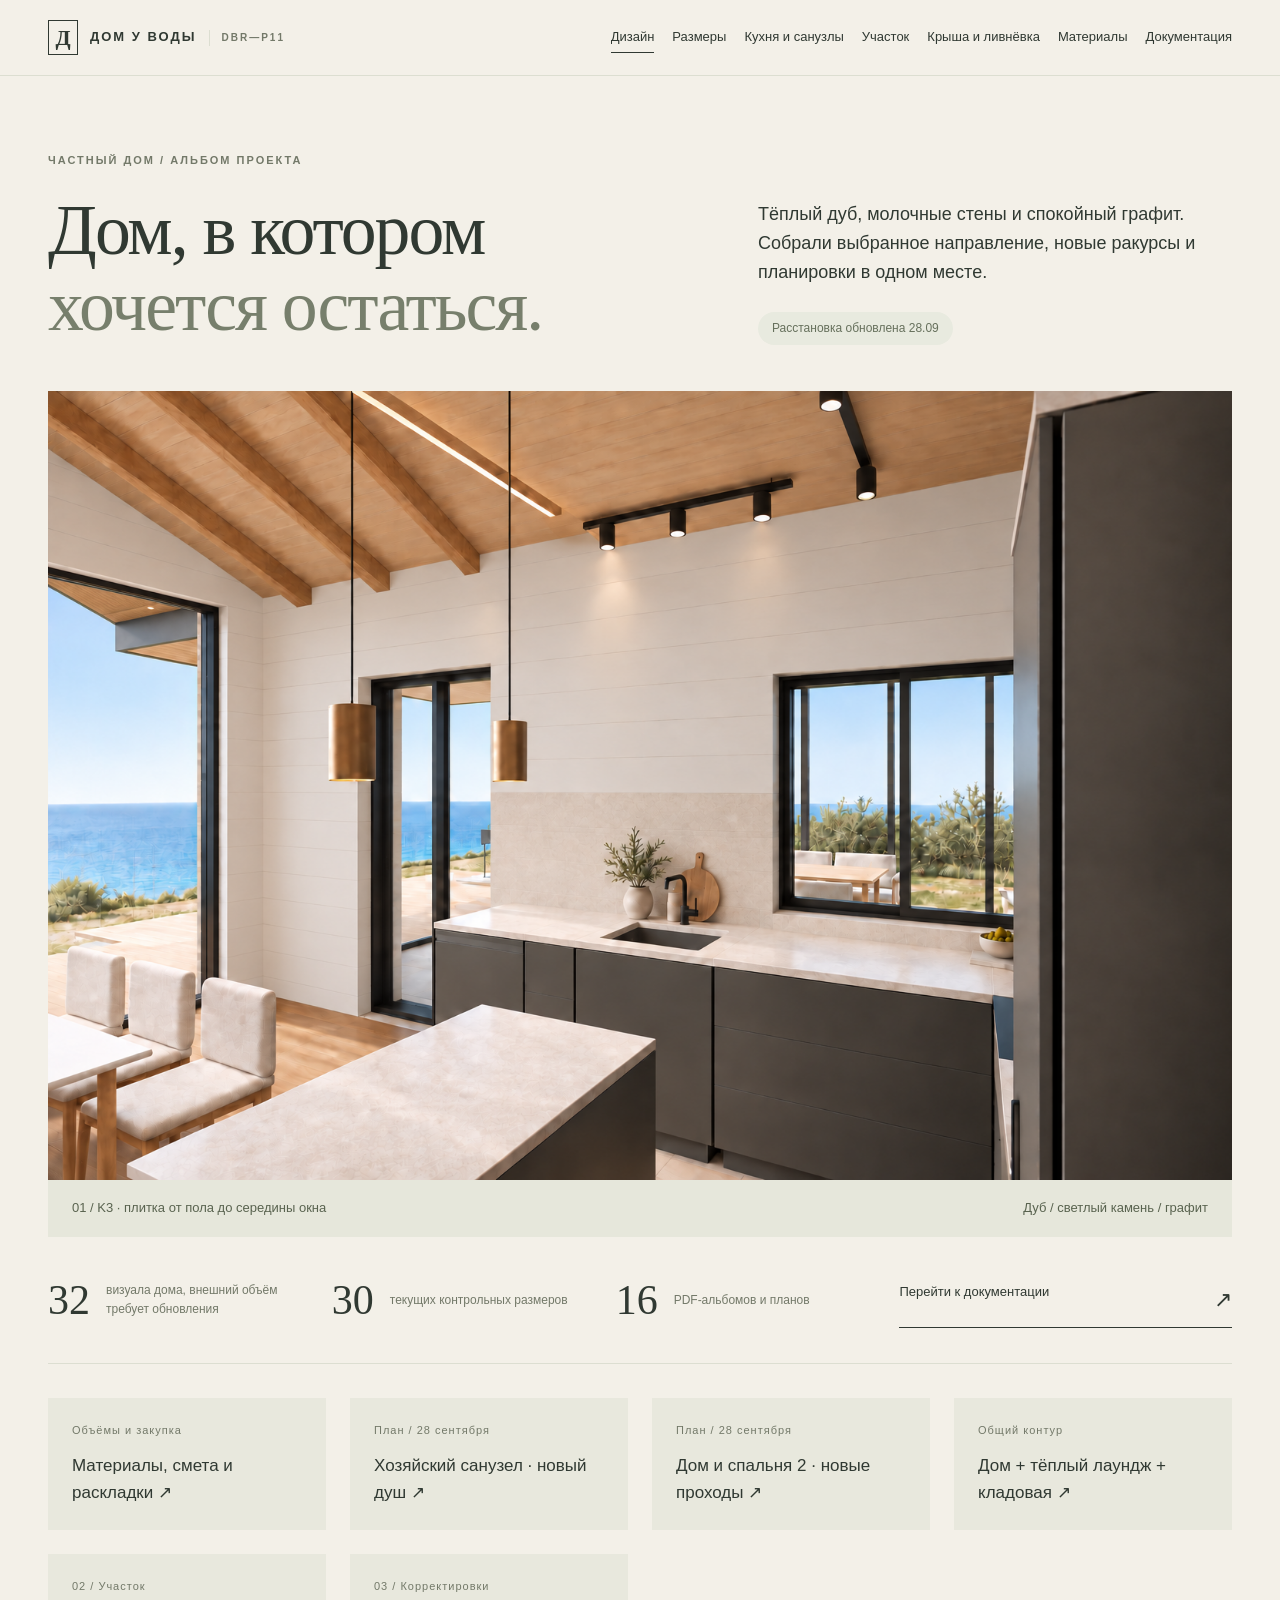
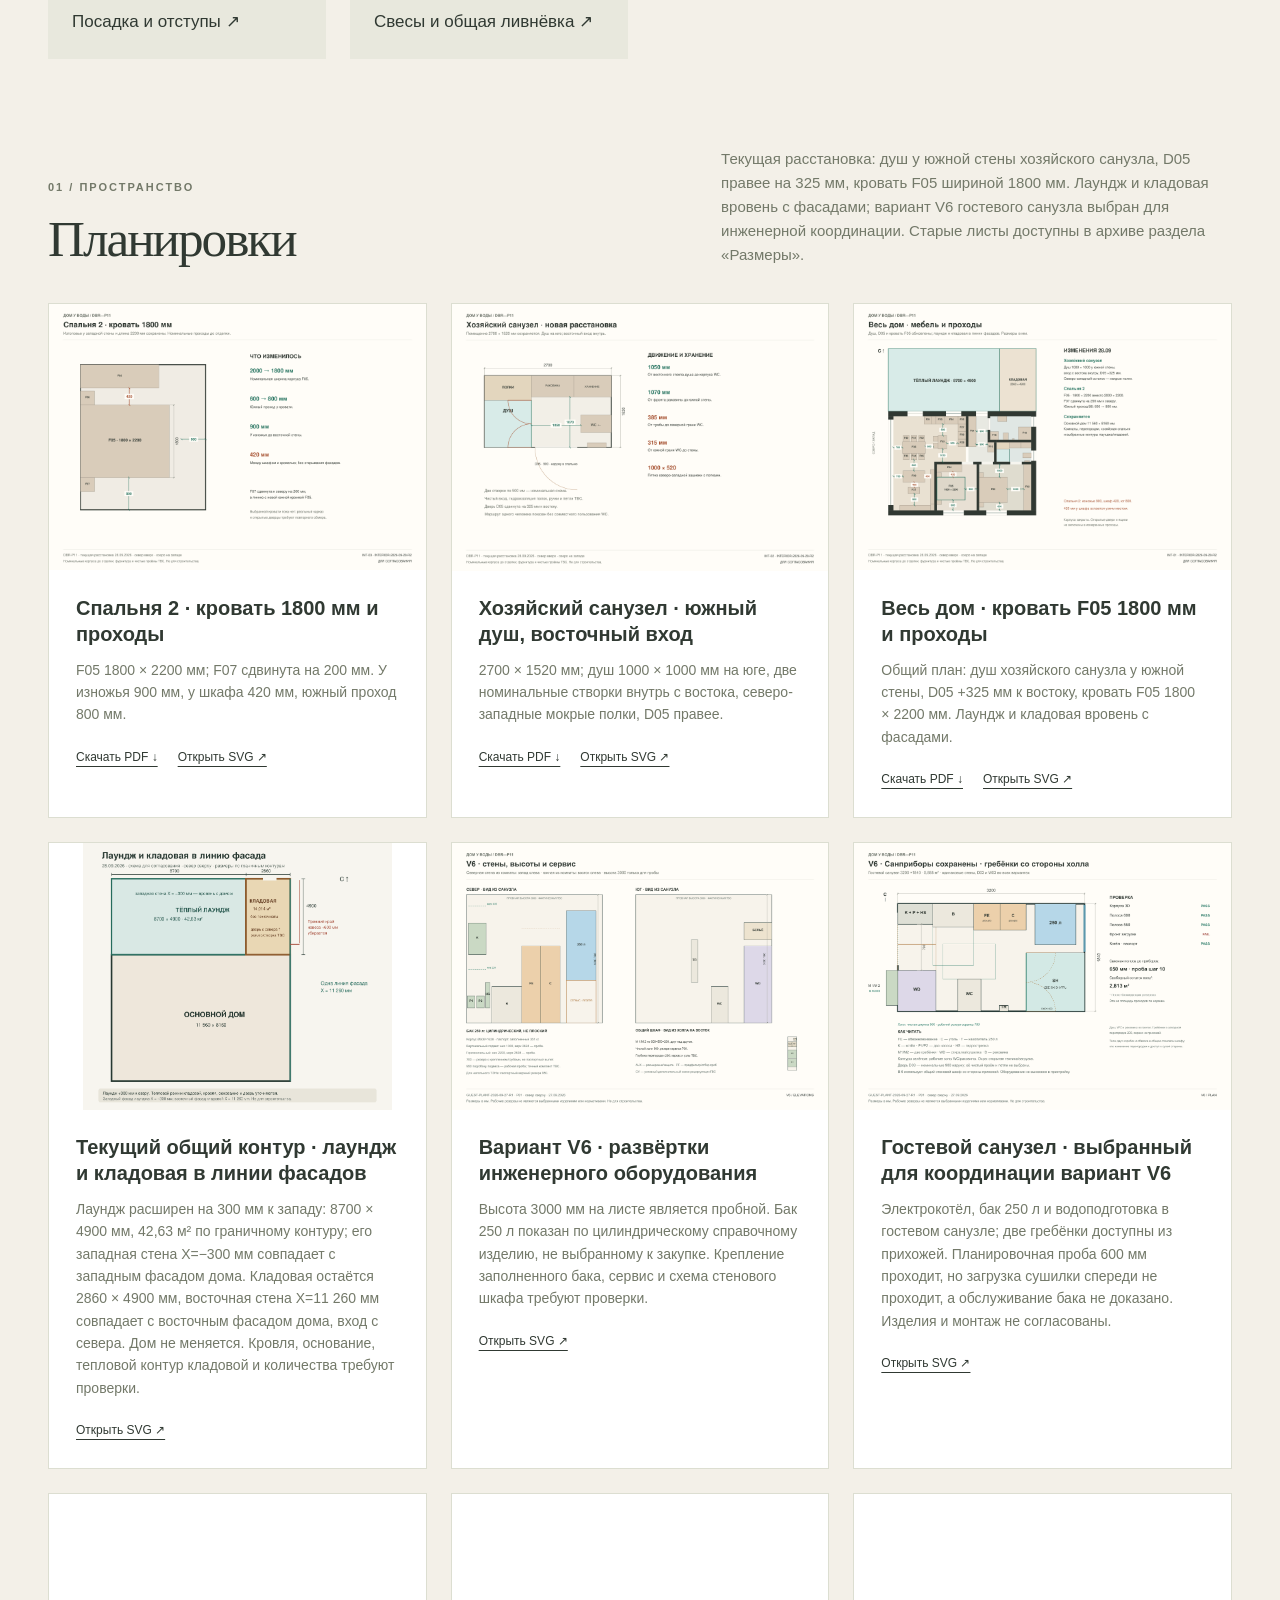
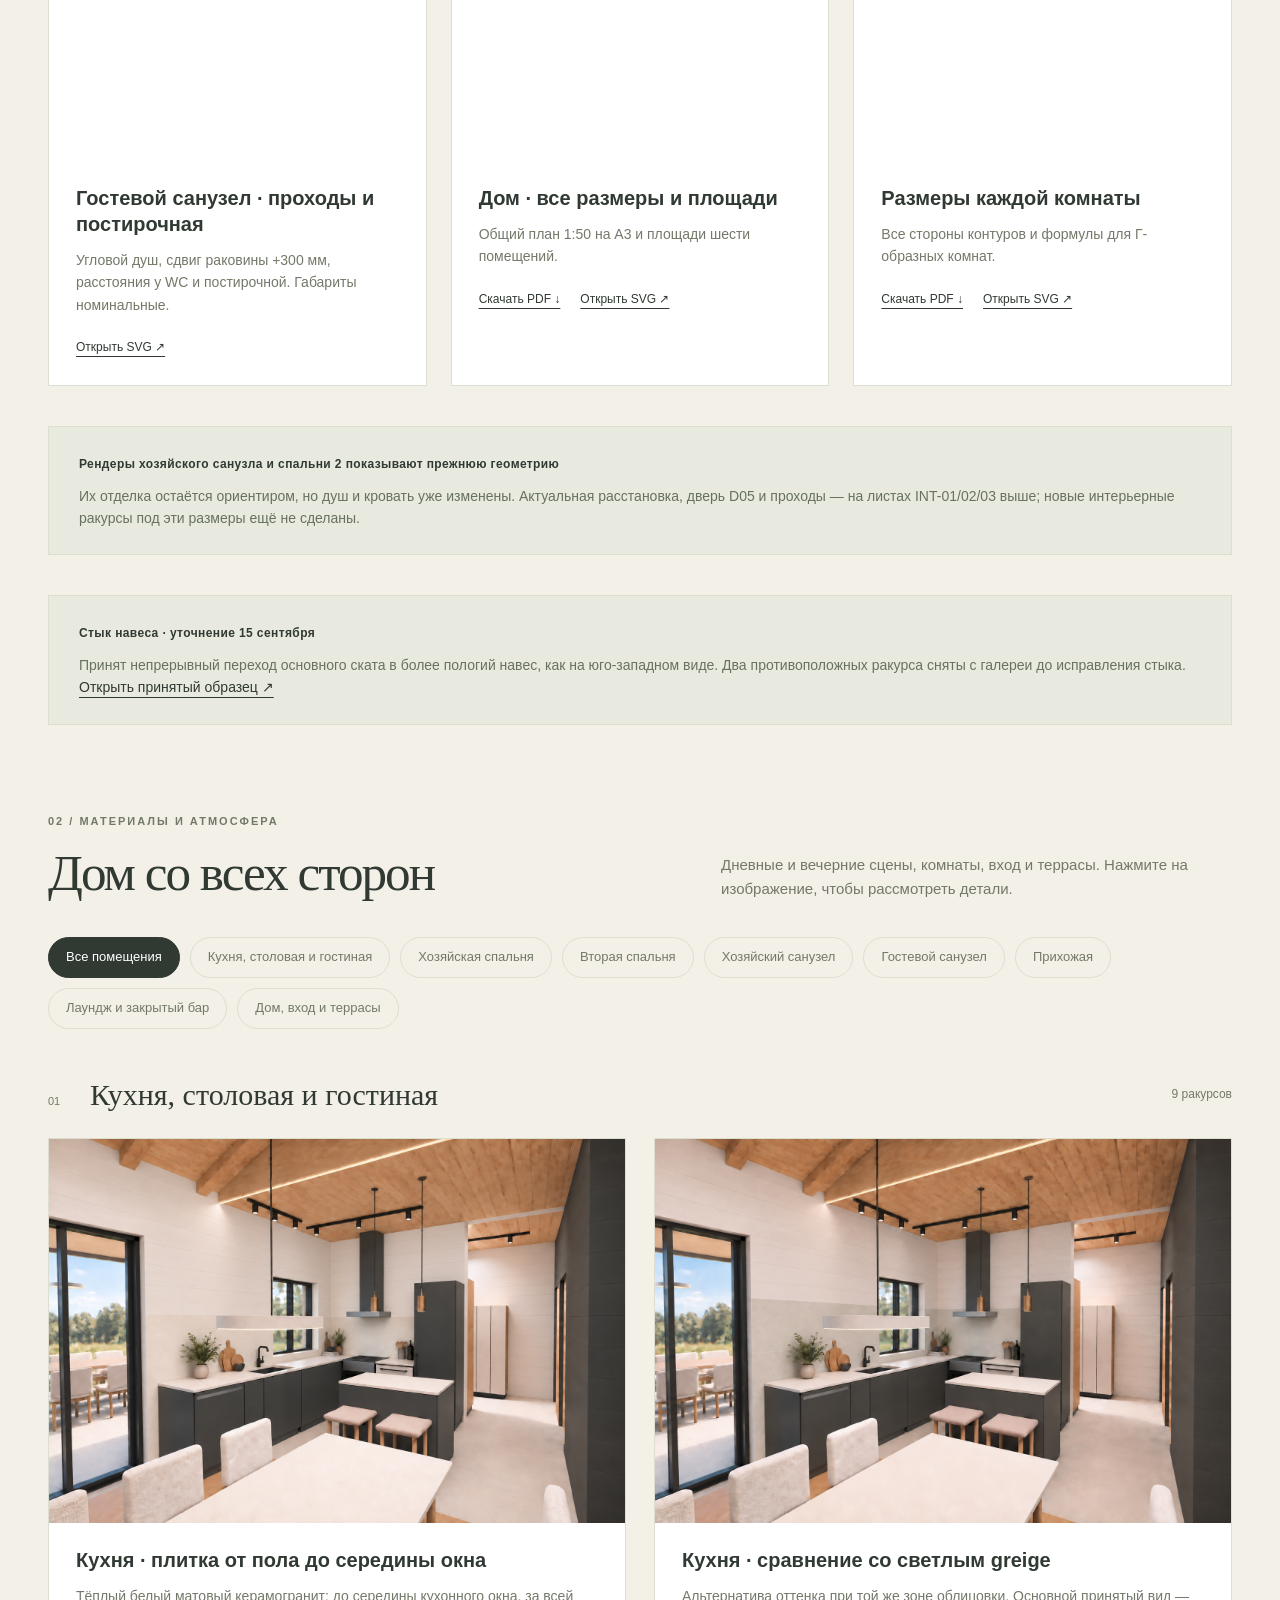
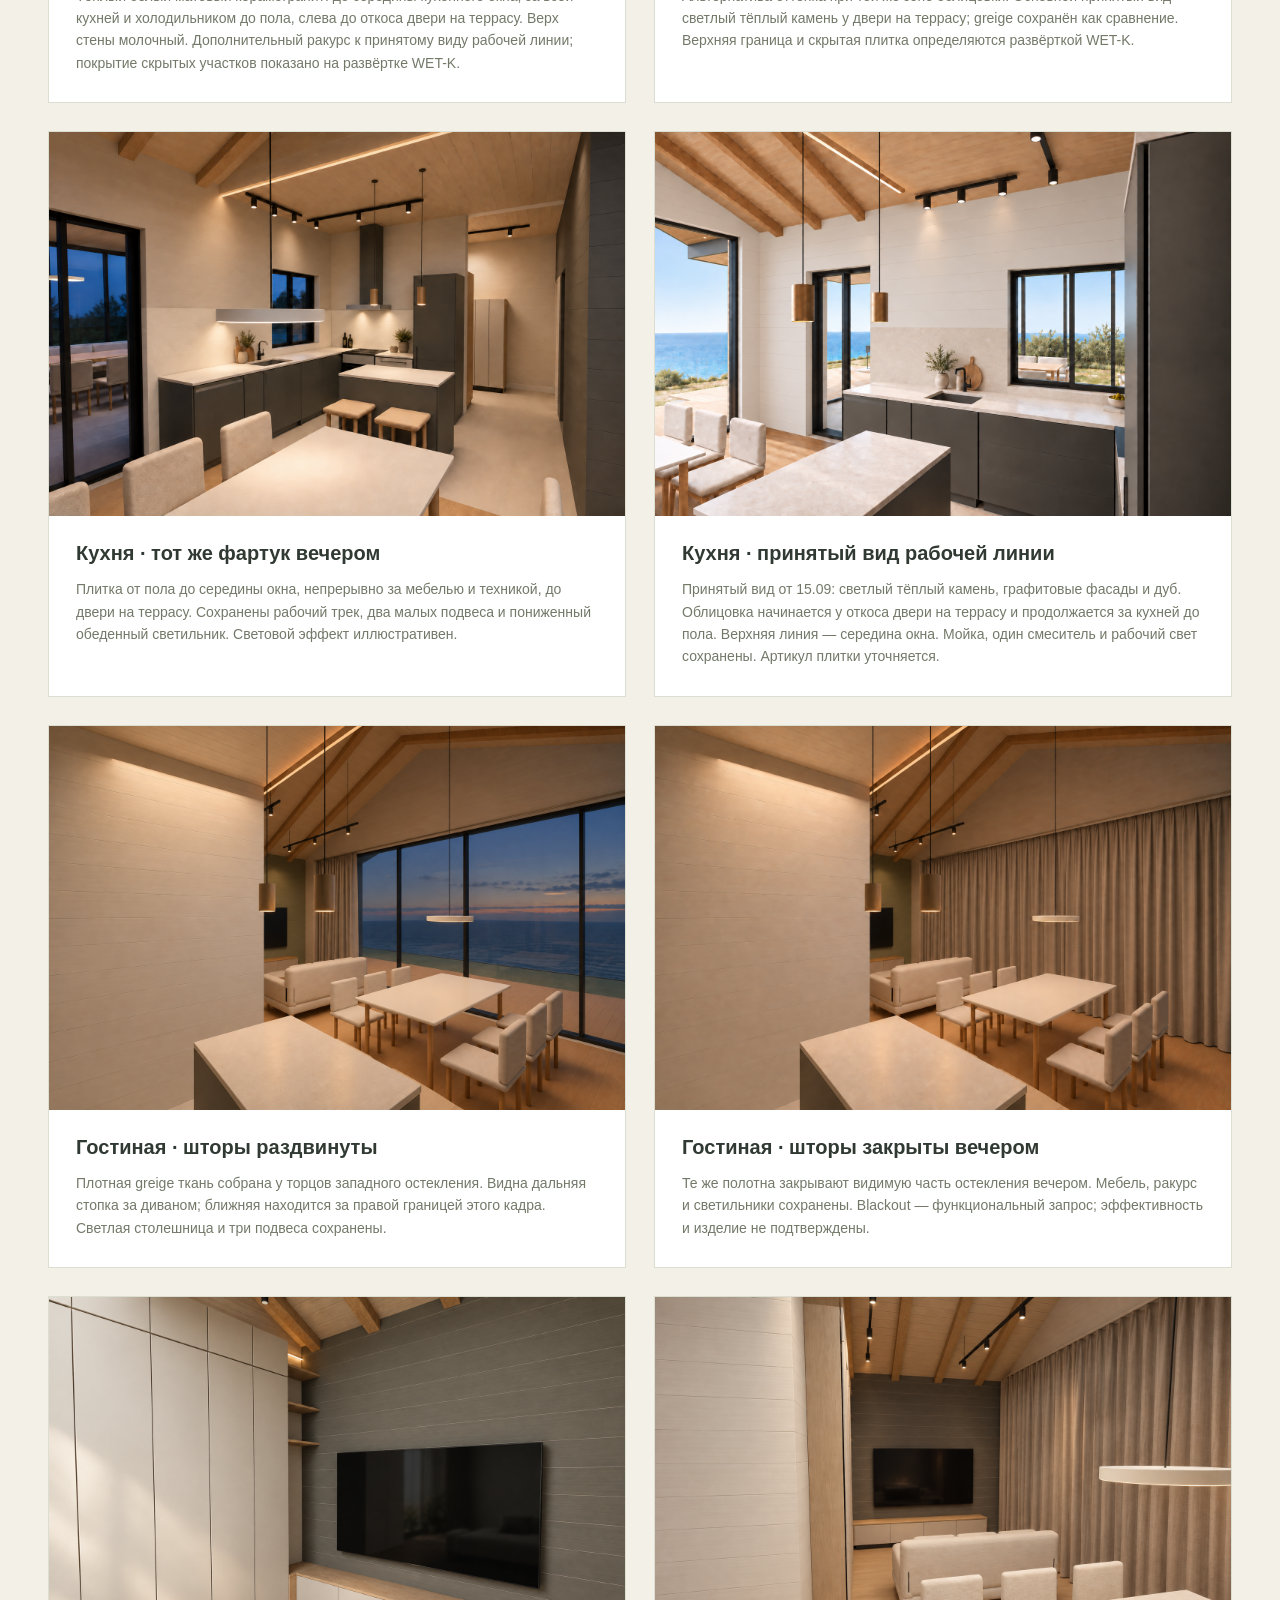
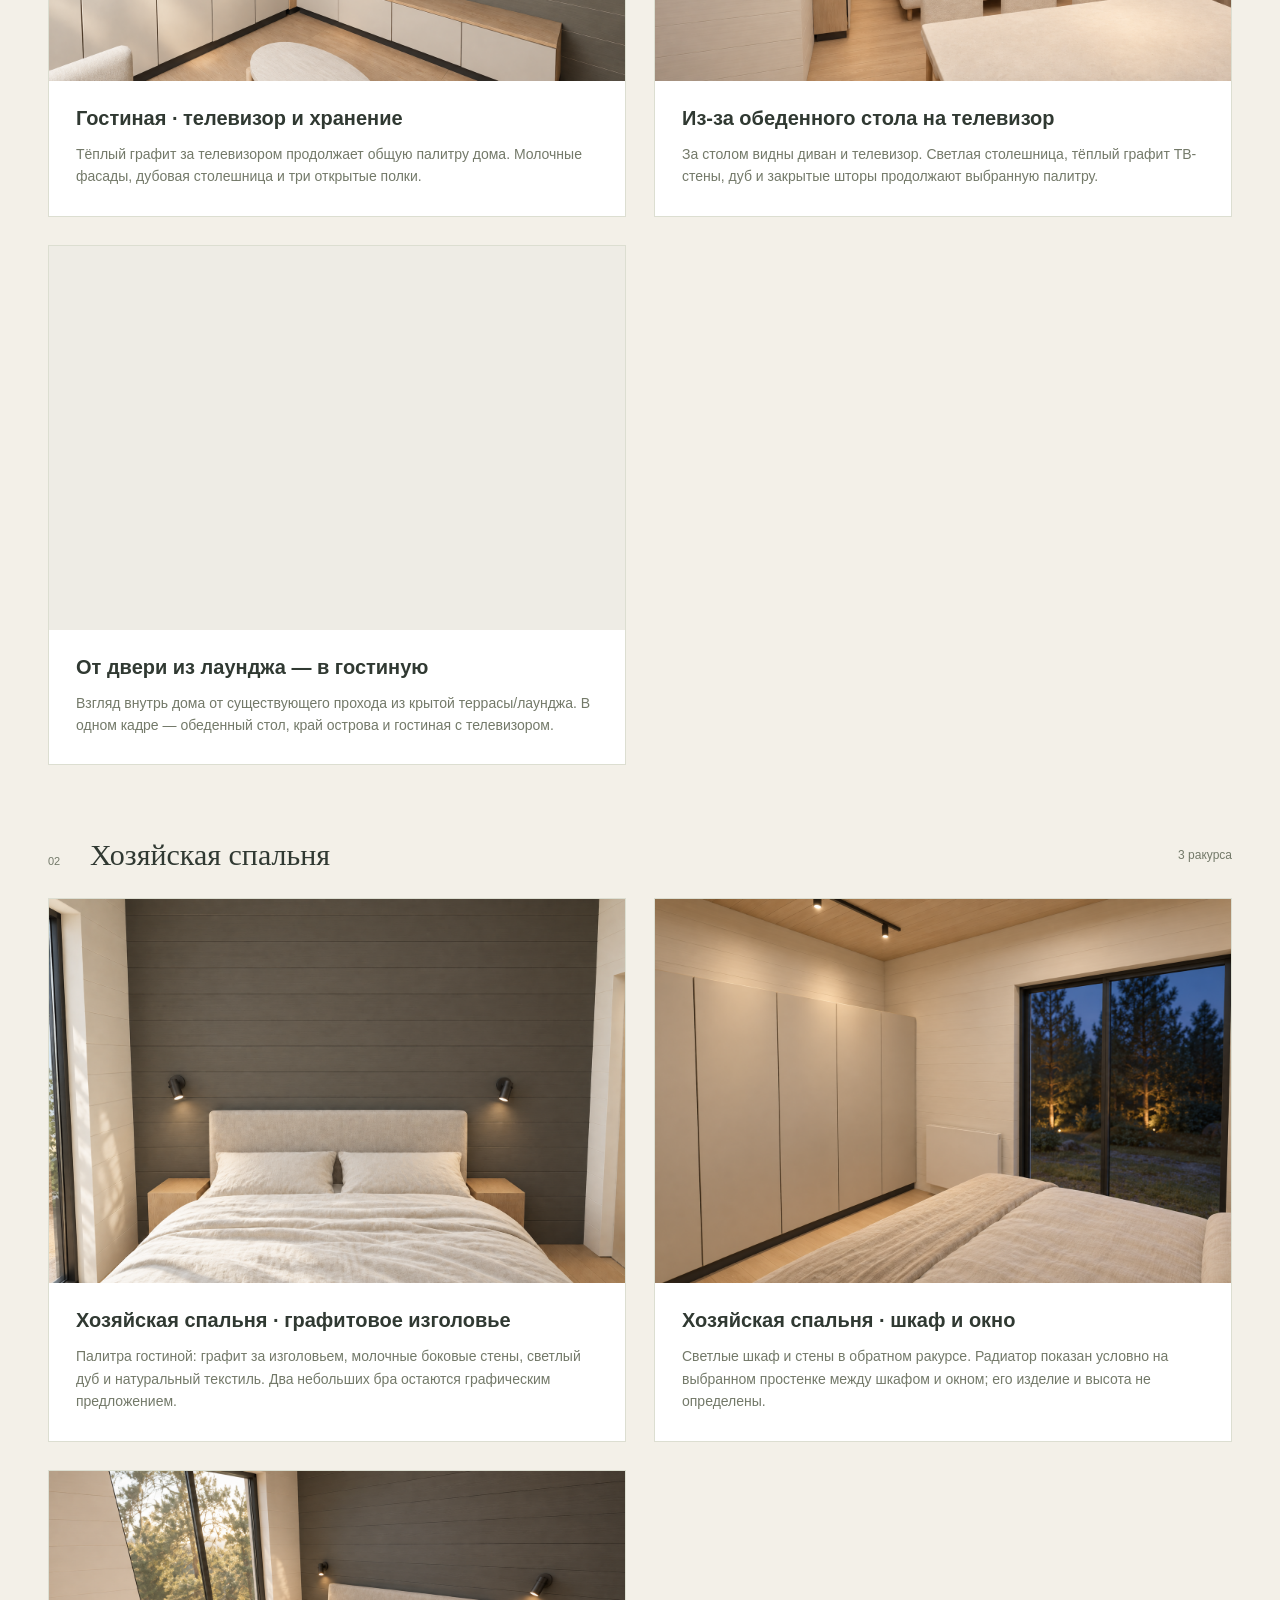
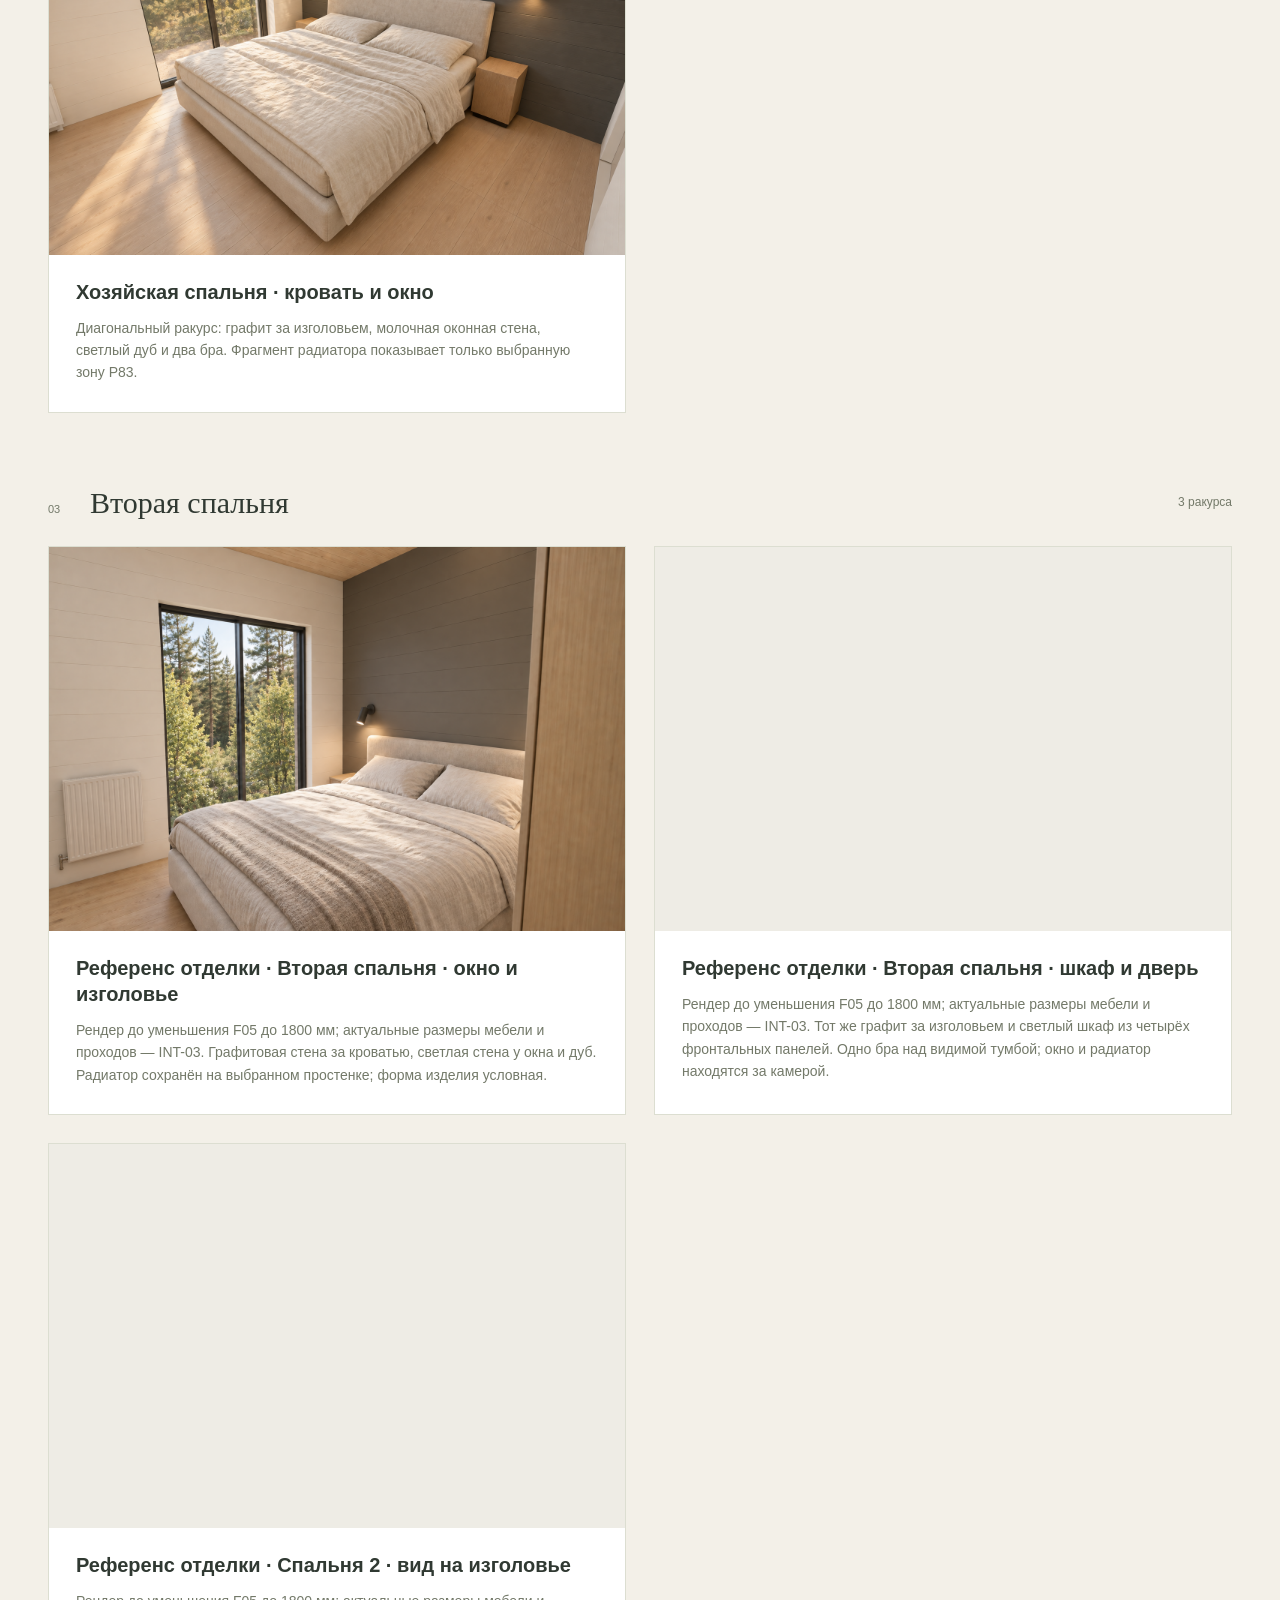
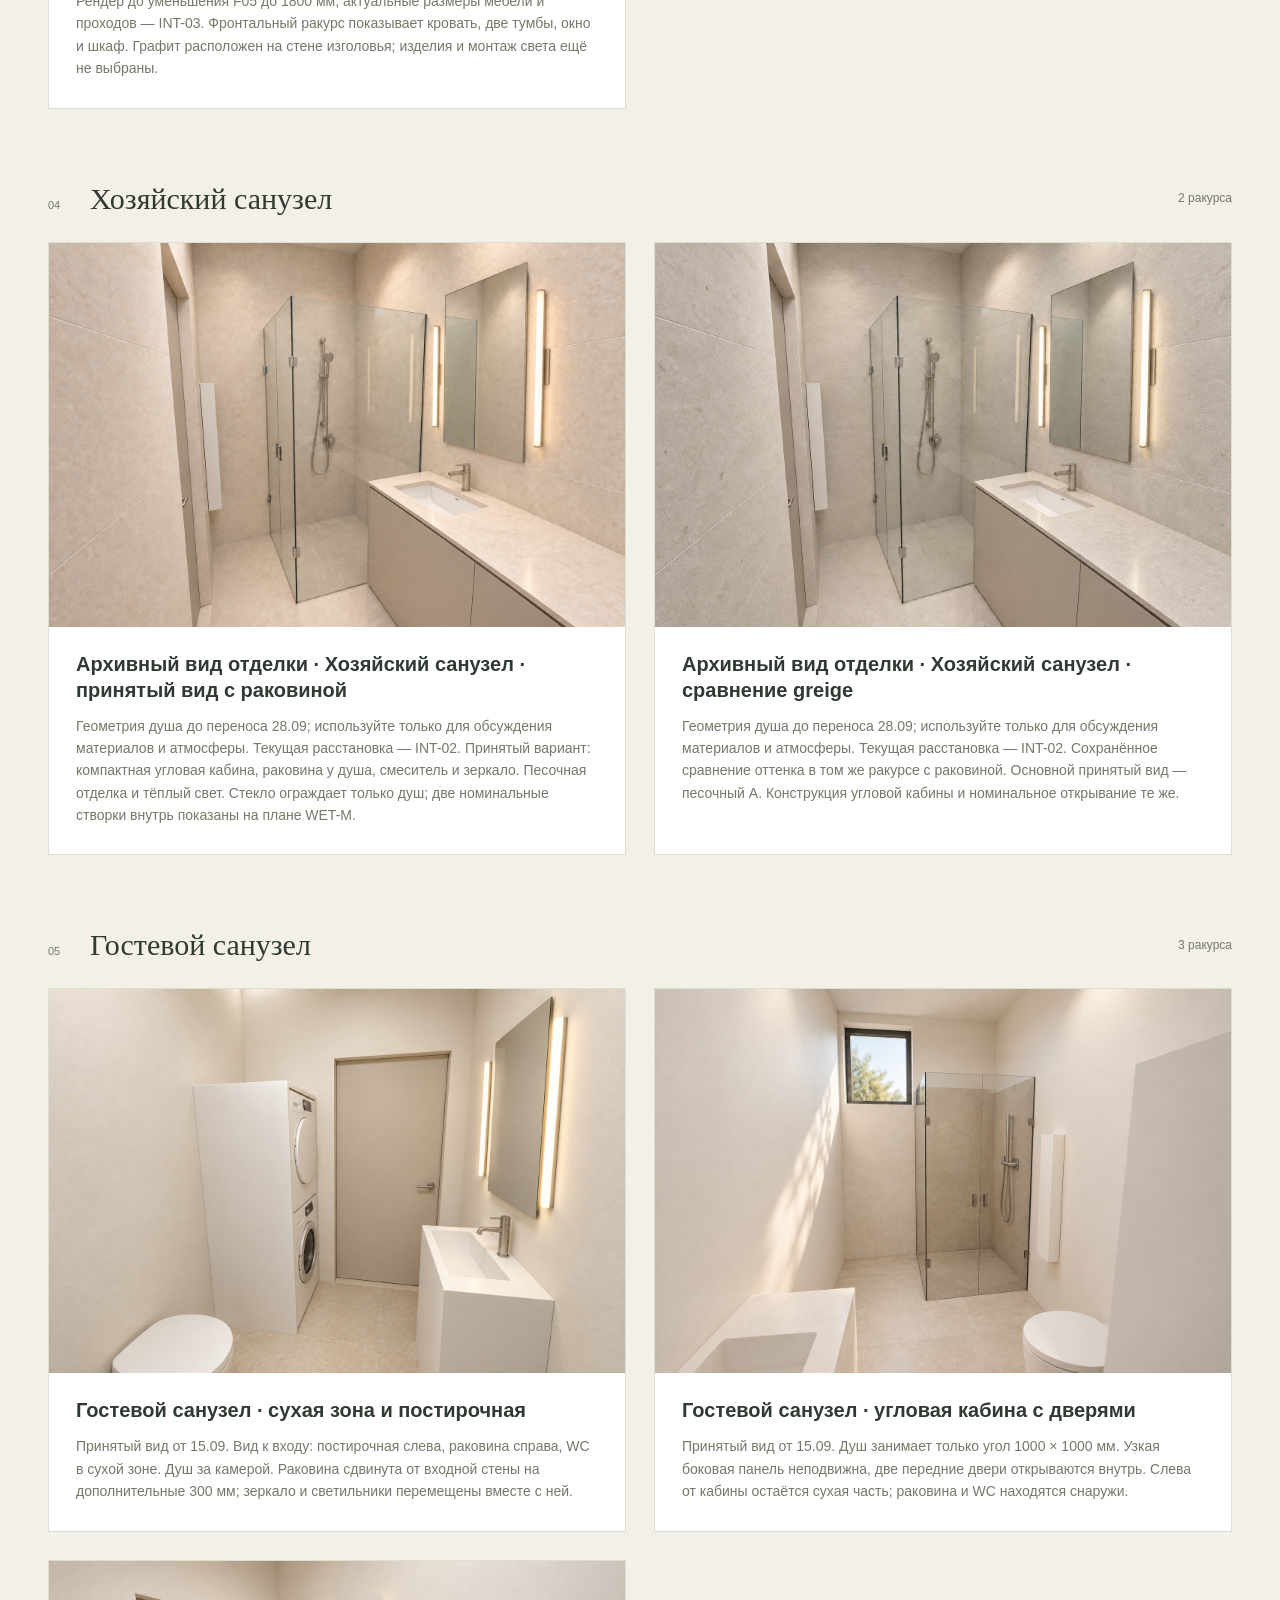
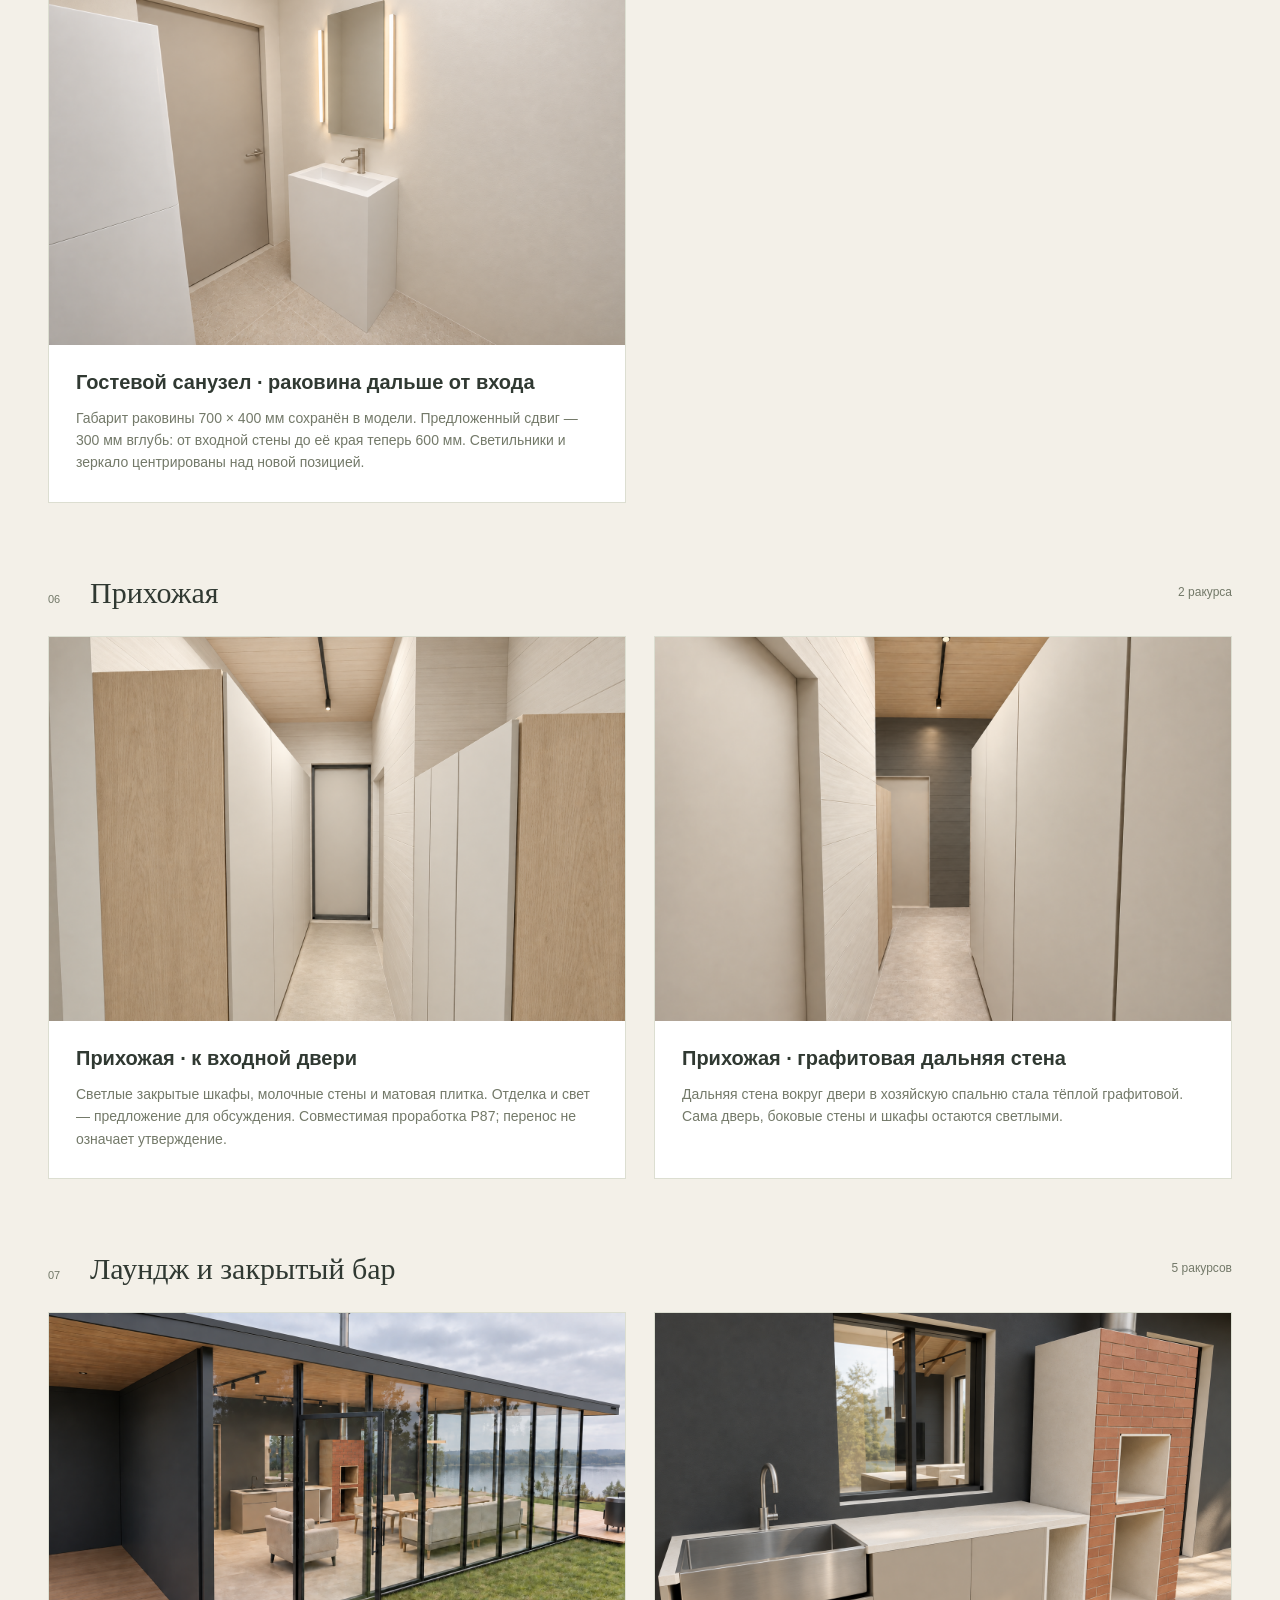
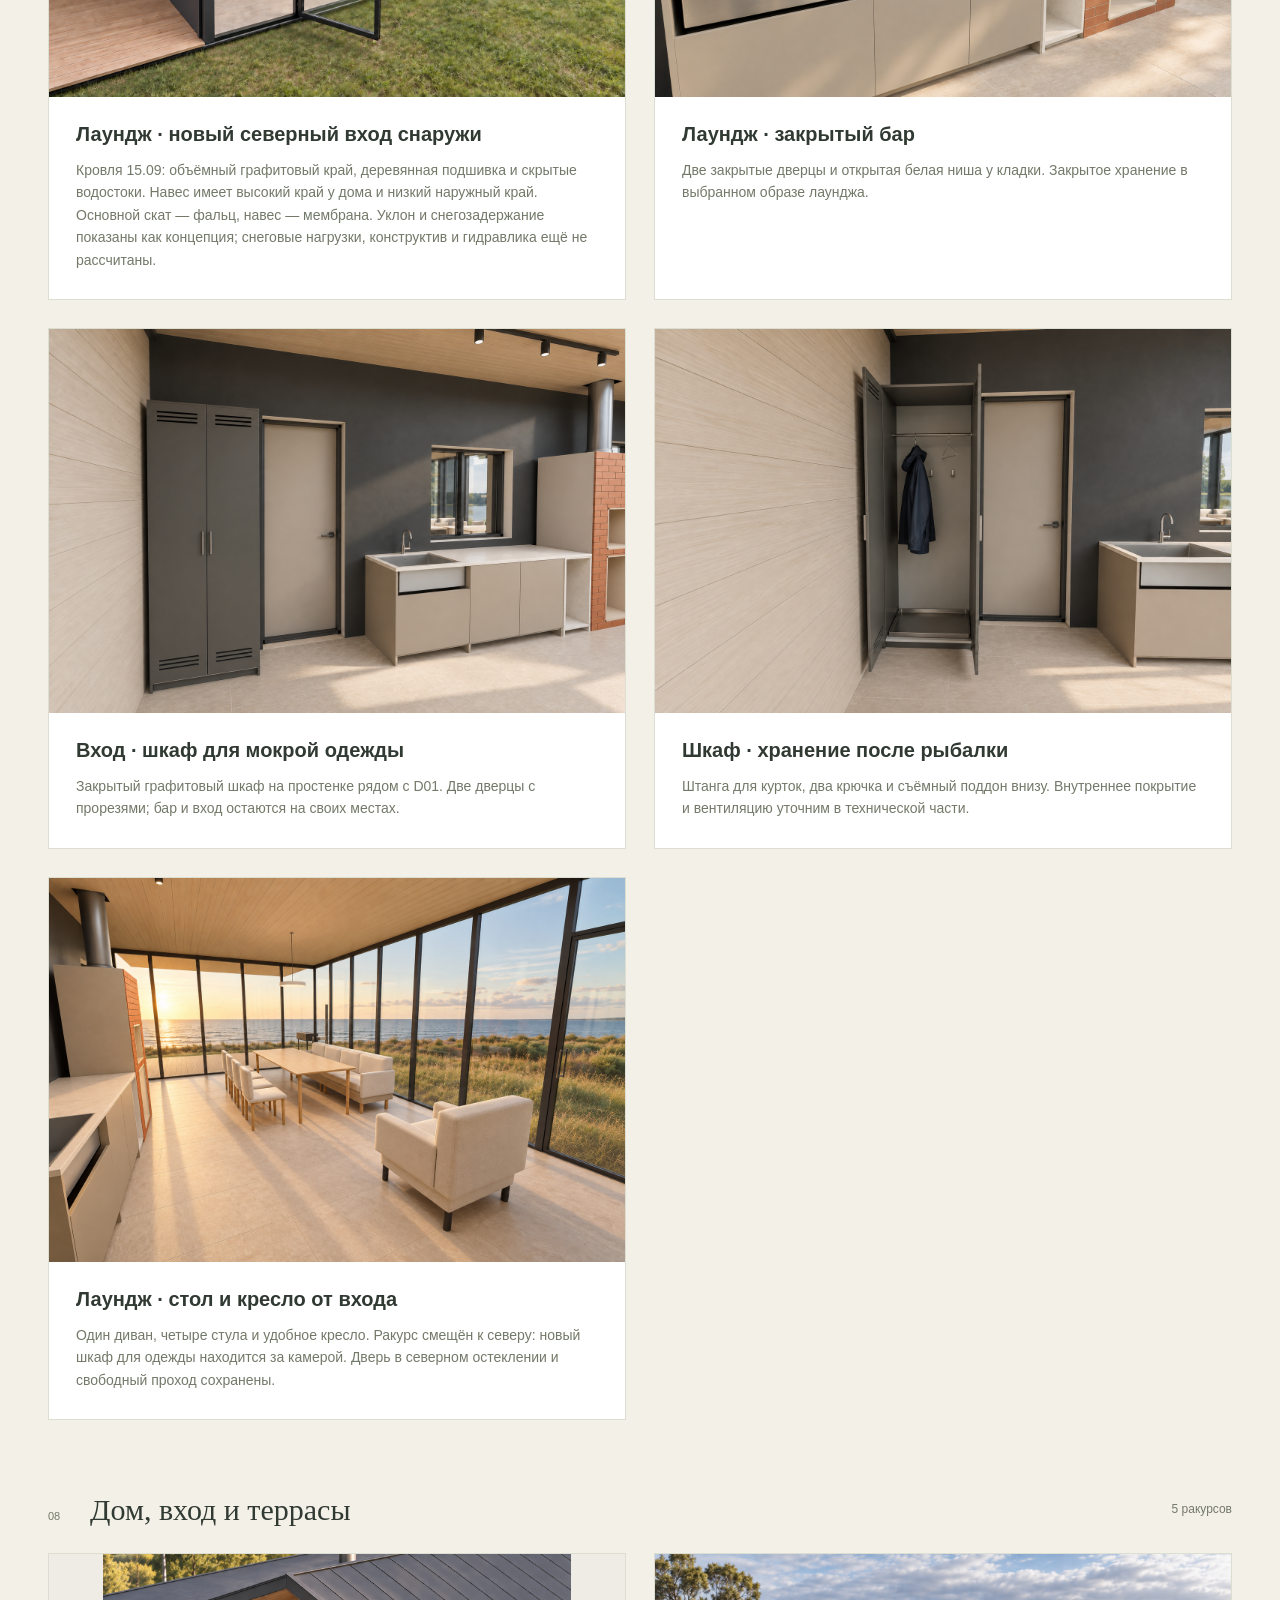
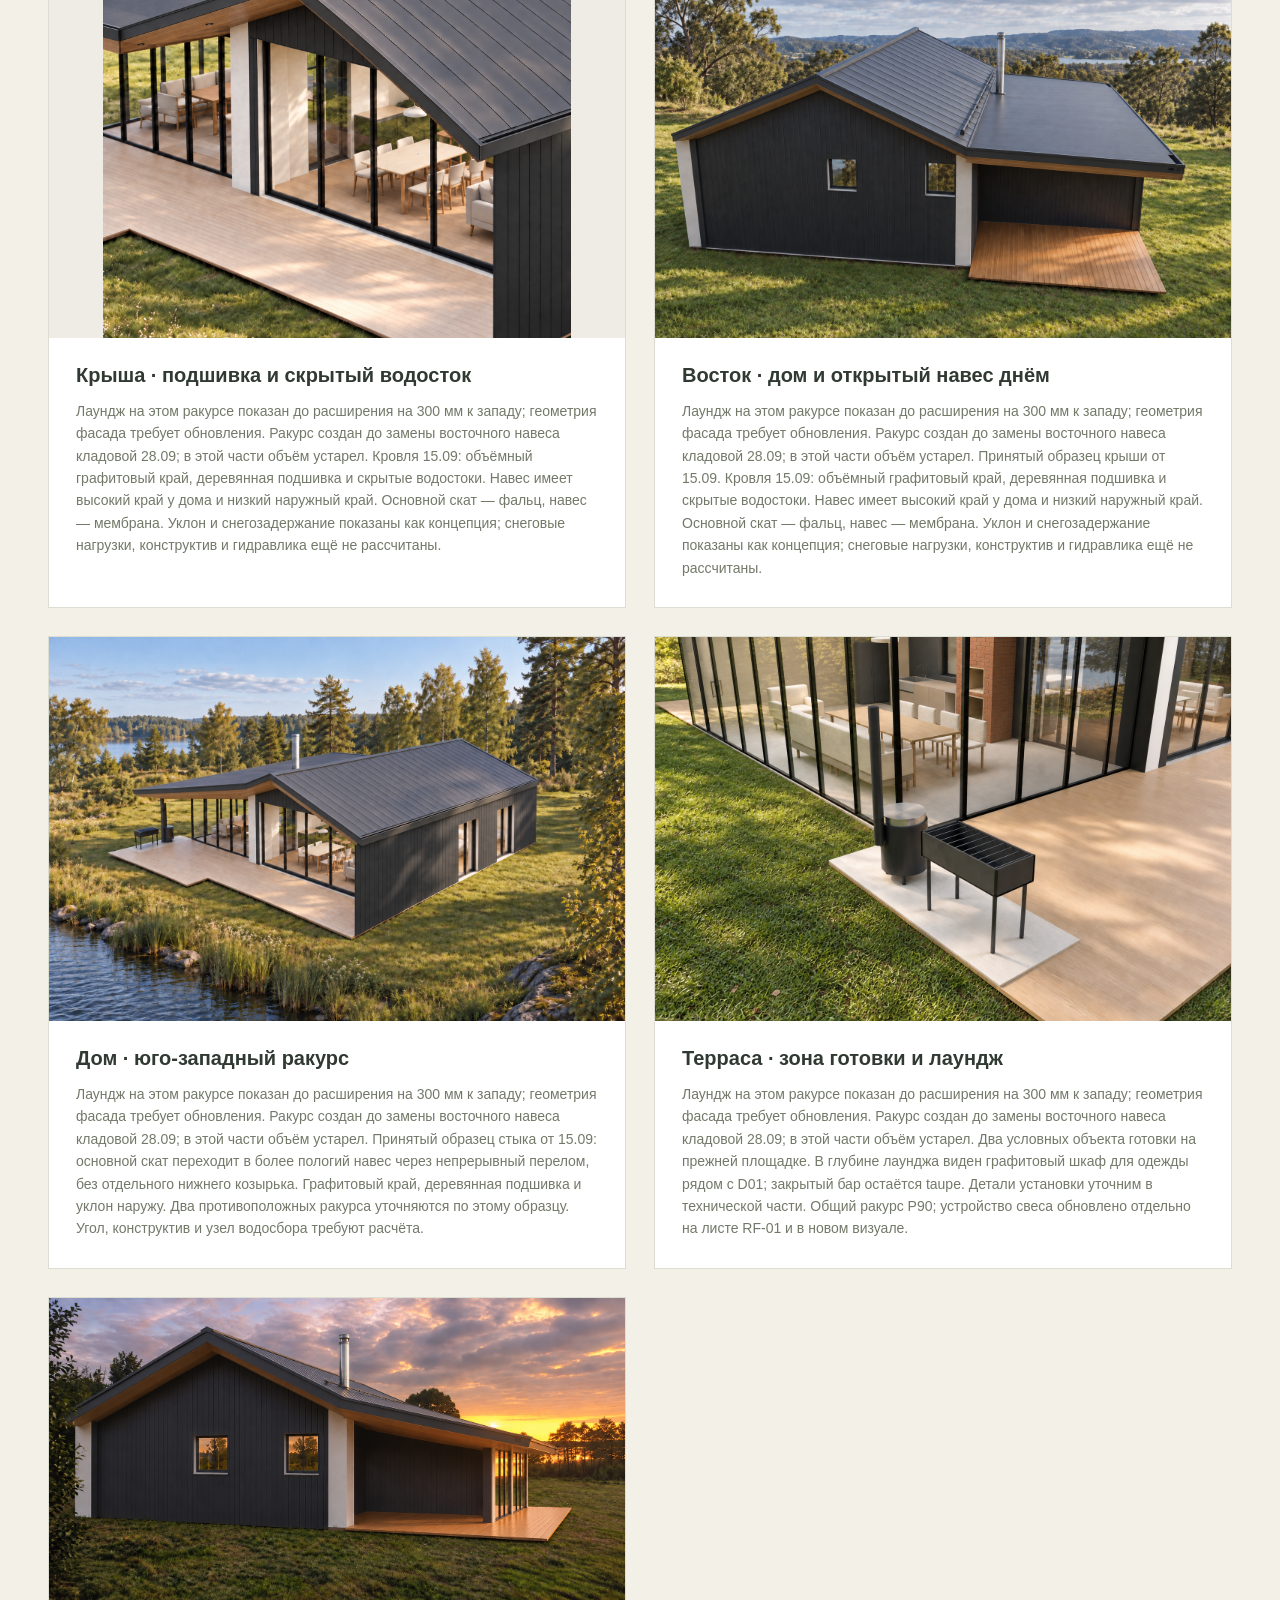
==== commit 9b34e515: "Clarify F05 bed dimensions on full-house plan" ====
--- a/docs/index.html
+++ b/docs/index.html
@@ -9,7 +9,7 @@
 <main id="main"><section class="intro wrap"><div><p class="eyebrow">Частный дом / Альбом проекта</p><h1>Дом, в котором<br><em>хочется остаться.</em></h1></div><div class="intro-side"><p>Тёплый дуб, молочные стены и спокойный графит. Собрали выбранное направление, новые ракурсы и планировки в одном месте.</p><span class="pill">Расстановка обновлена 28.09</span></div></section>
 <div class="hero wrap"><a class="zoom" href="assets/wet-2026-09-15/kitchen-midwindow-island.png" data-title="Кухня · принятый вид рабочей линии"><img src="assets/wet-2026-09-15/kitchen-midwindow-island.png" width="1536" height="1024" loading="eager" decoding="async" alt="Кухня · принятый вид рабочей линии"><span class="zoom-label">Смотреть крупнее ↗</span></a><div class="hero-caption"><span>01 / K3 · плитка от пола до середины окна</span><span>Дуб / светлый камень / графит</span></div></div>
 <div class="stats wrap"><div><strong>32</strong><span>визуала дома, внешний объём требует обновления</span></div><div><strong>30</strong><span>текущих контрольных размеров</span></div><div><strong>16</strong><span>PDF-альбомов и планов</span></div><a href="technical.html">Перейти к документации <span>↗</span></a></div>
-<div class="update-links wrap"><a href="materials.html"><span>Объёмы и закупка</span><strong>Материалы, смета и раскладки ↗</strong></a><a href="wet-zones.html#master"><span>План / 28 сентября</span><strong>Хозяйский санузел · новый душ ↗</strong></a><a href="plans.html#clearances"><span>План / 28 сентября</span><strong>Дом и спальня 2 · новые проходы ↗</strong></a><a href="plans.html#combined-plan"><span>Общий контур</span><strong>Дом + тёплый лаундж + кладовая ↗</strong></a><a href="site-plan.html"><span>02 / Участок</span><strong>Посадка и отступы ↗</strong></a><a href="details.html"><span>03 / Корректировки</span><strong>Свесы и общая ливнёвка ↗</strong></a></div><section class="section wrap" id="plans"><div class="section-heading"><div><p class="eyebrow">01 / Пространство</p><h2>Планировки</h2></div><p>Текущая расстановка: душ у южной стены хозяйского санузла, D05 правее на 325 мм, кровать F05 шириной 1800 мм. Лаундж и кладовая вровень с фасадами; вариант V6 гостевого санузла выбран для инженерной координации. Старые листы доступны в архиве раздела «Размеры».</p></div><div class="plan-grid"><article class="visual-card"><a class="zoom" href="assets/interior-2026-09-28/INT-03-bedroom2.png" data-title="Спальня 2 · кровать 1800 мм и проходы"><img src="assets/interior-2026-09-28/INT-03-bedroom2.png" width="2200" height="1556" loading="lazy" decoding="async" alt="Спальня 2 · кровать 1800 мм и проходы"><span class="zoom-label">Смотреть крупнее ↗</span></a><div class="card-copy"><h3>Спальня 2 · кровать 1800 мм и проходы</h3><p>F05 1800 × 2200 мм; F07 сдвинута на 200 мм. У изножья 900 мм, у шкафа 420 мм, южный проход 800 мм.</p><div class="file-links"><a class="" href="assets/interior-2026-09-28/DBR-P11-interior-2026-09-28.pdf">Скачать PDF ↓</a><a class="" href="assets/interior-2026-09-28/INT-03-bedroom2.svg">Открыть SVG ↗</a></div></div></article><article class="visual-card"><a class="zoom" href="assets/interior-2026-09-28/INT-02-master-bath.png" data-title="Хозяйский санузел · южный душ, восточный вход"><img src="assets/interior-2026-09-28/INT-02-master-bath.png" width="2200" height="1556" loading="lazy" decoding="async" alt="Хозяйский санузел · южный душ, восточный вход"><span class="zoom-label">Смотреть крупнее ↗</span></a><div class="card-copy"><h3>Хозяйский санузел · южный душ, восточный вход</h3><p>2700 × 1520 мм; душ 1000 × 1000 мм на юге, две номинальные створки внутрь с востока, северо-западные мокрые полки, D05 правее.</p><div class="file-links"><a class="" href="assets/interior-2026-09-28/DBR-P11-interior-2026-09-28.pdf">Скачать PDF ↓</a><a class="" href="assets/interior-2026-09-28/INT-02-master-bath.svg">Открыть SVG ↗</a></div></div></article><article class="visual-card"><a class="zoom" href="assets/interior-2026-09-28/INT-01-whole-house.png" data-title="Весь дом · текущая мебель и проходы"><img src="assets/interior-2026-09-28/INT-01-whole-house.png" width="2200" height="1556" loading="lazy" decoding="async" alt="Весь дом · текущая мебель и проходы"><span class="zoom-label">Смотреть крупнее ↗</span></a><div class="card-copy"><h3>Весь дом · текущая мебель и проходы</h3><p>Общий план: душ хозяйского санузла у южной стены, D05 +325 мм к востоку, кровать F05 1800 × 2200 мм. Лаундж и кладовая вровень с фасадами.</p><div class="file-links"><a class="" href="assets/interior-2026-09-28/DBR-P11-interior-2026-09-28.pdf">Скачать PDF ↓</a><a class="" href="assets/interior-2026-09-28/INT-01-whole-house.svg">Открыть SVG ↗</a></div></div></article><article class="visual-card"><a class="zoom" href="assets/north-store-2026-09-28/NORTH-STORE-02.png" data-title="Текущий общий контур · лаундж и кладовая в линии фасадов"><img src="assets/north-store-2026-09-28/NORTH-STORE-02.png" width="1950" height="1680" loading="lazy" decoding="async" alt="Текущий общий контур · лаундж и кладовая в линии фасадов"><span class="zoom-label">Смотреть крупнее ↗</span></a><div class="card-copy"><h3>Текущий общий контур · лаундж и кладовая в линии фасадов</h3><p>Лаундж расширен на 300 мм к западу: 8700 × 4900 мм, 42,63 м² по граничному контуру; его западная стена X=−300 мм совпадает с западным фасадом дома. Кладовая остаётся 2860 × 4900 мм, восточная стена X=11 260 мм совпадает с восточным фасадом дома, вход с севера. Дом не меняется. Кровля, основание, тепловой контур кладовой и количества требуют проверки.</p><div class="file-links"><a class="" href="assets/north-store-2026-09-28/NORTH-STORE-02.svg">Открыть SVG ↗</a></div></div></article><article class="visual-card"><a class="zoom" href="assets/guest-plant-2026-09-28/V6-elevation.png" data-title="Вариант V6 · развёртки инженерного оборудования"><img src="assets/guest-plant-2026-09-28/V6-elevation.png" width="2400" height="1698" loading="lazy" decoding="async" alt="Вариант V6 · развёртки инженерного оборудования"><span class="zoom-label">Смотреть крупнее ↗</span></a><div class="card-copy"><h3>Вариант V6 · развёртки инженерного оборудования</h3><p>Высота 3000 мм на листе является пробной. Бак 250 л показан по цилиндрическому справочному изделию, не выбранному к закупке. Крепление заполненного бака, сервис и схема стенового шкафа требуют проверки.</p><div class="file-links"><a class="" href="assets/guest-plant-2026-09-28/V6-elevation.svg">Открыть SVG ↗</a></div></div></article><article class="visual-card"><a class="zoom" href="assets/guest-plant-2026-09-28/V6-plan.png" data-title="Гостевой санузел · выбранный для координации вариант V6"><img src="assets/guest-plant-2026-09-28/V6-plan.png" width="2400" height="1698" loading="lazy" decoding="async" alt="Гостевой санузел · выбранный для координации вариант V6"><span class="zoom-label">Смотреть крупнее ↗</span></a><div class="card-copy"><h3>Гостевой санузел · выбранный для координации вариант V6</h3><p>Электрокотёл, бак 250 л и водоподготовка в гостевом санузле; две гребёнки доступны из прихожей. Планировочная проба 600 мм проходит, но загрузка сушилки спереди не проходит, а обслуживание бака не доказано. Изделия и монтаж не согласованы.</p><div class="file-links"><a class="" href="assets/guest-plant-2026-09-28/V6-plan.svg">Открыть SVG ↗</a></div></div></article><article class="visual-card"><a class="zoom" href="assets/space-2026-09-15/SPACE-03-guest.png" data-title="Гостевой санузел · проходы и постирочная"><img src="assets/space-2026-09-15/SPACE-03-guest.png" width="2200" height="1556" loading="lazy" decoding="async" alt="Гостевой санузел · проходы и постирочная"><span class="zoom-label">Смотреть крупнее ↗</span></a><div class="card-copy"><h3>Гостевой санузел · проходы и постирочная</h3><p>Угловой душ, сдвиг раковины +300 мм, расстояния у WC и постирочной. Габариты номинальные.</p><div class="file-links"><a class="" href="assets/space-2026-09-15/SPACE-03-guest.svg">Открыть SVG ↗</a></div></div></article><article class="visual-card"><a class="zoom" href="assets/plans/AREA-01-house.png" data-title="Дом · все размеры и площади"><img src="assets/plans/AREA-01-house.png" width="2200" height="1556" loading="lazy" decoding="async" alt="Дом · все размеры и площади"><span class="zoom-label">Смотреть крупнее ↗</span></a><div class="card-copy"><h3>Дом · все размеры и площади</h3><p>Общий план 1:50 на A3 и площади шести помещений.</p><div class="file-links"><a class="" href="assets/plans/DBR-P11-room-dimensions.pdf">Скачать PDF ↓</a><a class="" href="assets/plans/AREA-01-house.svg">Открыть SVG ↗</a></div></div></article><article class="visual-card"><a class="zoom" href="assets/plans/AREA-02-rooms.png" data-title="Размеры каждой комнаты"><img src="assets/plans/AREA-02-rooms.png" width="2200" height="1556" loading="lazy" decoding="async" alt="Размеры каждой комнаты"><span class="zoom-label">Смотреть крупнее ↗</span></a><div class="card-copy"><h3>Размеры каждой комнаты</h3><p>Все стороны контуров и формулы для Г-образных комнат.</p><div class="file-links"><a class="" href="assets/plans/DBR-P11-room-dimensions.pdf">Скачать PDF ↓</a><a class="" href="assets/plans/AREA-02-rooms.svg">Открыть SVG ↗</a></div></div></article></div></section>
+<div class="update-links wrap"><a href="materials.html"><span>Объёмы и закупка</span><strong>Материалы, смета и раскладки ↗</strong></a><a href="wet-zones.html#master"><span>План / 28 сентября</span><strong>Хозяйский санузел · новый душ ↗</strong></a><a href="plans.html#clearances"><span>План / 28 сентября</span><strong>Дом и спальня 2 · новые проходы ↗</strong></a><a href="plans.html#combined-plan"><span>Общий контур</span><strong>Дом + тёплый лаундж + кладовая ↗</strong></a><a href="site-plan.html"><span>02 / Участок</span><strong>Посадка и отступы ↗</strong></a><a href="details.html"><span>03 / Корректировки</span><strong>Свесы и общая ливнёвка ↗</strong></a></div><section class="section wrap" id="plans"><div class="section-heading"><div><p class="eyebrow">01 / Пространство</p><h2>Планировки</h2></div><p>Текущая расстановка: душ у южной стены хозяйского санузла, D05 правее на 325 мм, кровать F05 шириной 1800 мм. Лаундж и кладовая вровень с фасадами; вариант V6 гостевого санузла выбран для инженерной координации. Старые листы доступны в архиве раздела «Размеры».</p></div><div class="plan-grid"><article class="visual-card"><a class="zoom" href="assets/interior-2026-09-28/INT-03-bedroom2.png" data-title="Спальня 2 · кровать 1800 мм и проходы"><img src="assets/interior-2026-09-28/INT-03-bedroom2.png" width="2200" height="1556" loading="lazy" decoding="async" alt="Спальня 2 · кровать 1800 мм и проходы"><span class="zoom-label">Смотреть крупнее ↗</span></a><div class="card-copy"><h3>Спальня 2 · кровать 1800 мм и проходы</h3><p>F05 1800 × 2200 мм; F07 сдвинута на 200 мм. У изножья 900 мм, у шкафа 420 мм, южный проход 800 мм.</p><div class="file-links"><a class="" href="assets/interior-2026-09-28/DBR-P11-interior-2026-09-28.pdf">Скачать PDF ↓</a><a class="" href="assets/interior-2026-09-28/INT-03-bedroom2.svg">Открыть SVG ↗</a></div></div></article><article class="visual-card"><a class="zoom" href="assets/interior-2026-09-28/INT-02-master-bath.png" data-title="Хозяйский санузел · южный душ, восточный вход"><img src="assets/interior-2026-09-28/INT-02-master-bath.png" width="2200" height="1556" loading="lazy" decoding="async" alt="Хозяйский санузел · южный душ, восточный вход"><span class="zoom-label">Смотреть крупнее ↗</span></a><div class="card-copy"><h3>Хозяйский санузел · южный душ, восточный вход</h3><p>2700 × 1520 мм; душ 1000 × 1000 мм на юге, две номинальные створки внутрь с востока, северо-западные мокрые полки, D05 правее.</p><div class="file-links"><a class="" href="assets/interior-2026-09-28/DBR-P11-interior-2026-09-28.pdf">Скачать PDF ↓</a><a class="" href="assets/interior-2026-09-28/INT-02-master-bath.svg">Открыть SVG ↗</a></div></div></article><article class="visual-card"><a class="zoom" href="assets/interior-2026-09-28/INT-01-whole-house.png" data-title="Весь дом · кровать F05 1800 мм и проходы"><img src="assets/interior-2026-09-28/INT-01-whole-house.png" width="2200" height="1556" loading="lazy" decoding="async" alt="Весь дом · кровать F05 1800 мм и проходы"><span class="zoom-label">Смотреть крупнее ↗</span></a><div class="card-copy"><h3>Весь дом · кровать F05 1800 мм и проходы</h3><p>Общий план: душ хозяйского санузла у южной стены, D05 +325 мм к востоку, кровать F05 1800 × 2200 мм. Лаундж и кладовая вровень с фасадами.</p><div class="file-links"><a class="" href="assets/interior-2026-09-28/DBR-P11-interior-2026-09-28.pdf">Скачать PDF ↓</a><a class="" href="assets/interior-2026-09-28/INT-01-whole-house.svg">Открыть SVG ↗</a></div></div></article><article class="visual-card"><a class="zoom" href="assets/north-store-2026-09-28/NORTH-STORE-02.png" data-title="Текущий общий контур · лаундж и кладовая в линии фасадов"><img src="assets/north-store-2026-09-28/NORTH-STORE-02.png" width="1950" height="1680" loading="lazy" decoding="async" alt="Текущий общий контур · лаундж и кладовая в линии фасадов"><span class="zoom-label">Смотреть крупнее ↗</span></a><div class="card-copy"><h3>Текущий общий контур · лаундж и кладовая в линии фасадов</h3><p>Лаундж расширен на 300 мм к западу: 8700 × 4900 мм, 42,63 м² по граничному контуру; его западная стена X=−300 мм совпадает с западным фасадом дома. Кладовая остаётся 2860 × 4900 мм, восточная стена X=11 260 мм совпадает с восточным фасадом дома, вход с севера. Дом не меняется. Кровля, основание, тепловой контур кладовой и количества требуют проверки.</p><div class="file-links"><a class="" href="assets/north-store-2026-09-28/NORTH-STORE-02.svg">Открыть SVG ↗</a></div></div></article><article class="visual-card"><a class="zoom" href="assets/guest-plant-2026-09-28/V6-elevation.png" data-title="Вариант V6 · развёртки инженерного оборудования"><img src="assets/guest-plant-2026-09-28/V6-elevation.png" width="2400" height="1698" loading="lazy" decoding="async" alt="Вариант V6 · развёртки инженерного оборудования"><span class="zoom-label">Смотреть крупнее ↗</span></a><div class="card-copy"><h3>Вариант V6 · развёртки инженерного оборудования</h3><p>Высота 3000 мм на листе является пробной. Бак 250 л показан по цилиндрическому справочному изделию, не выбранному к закупке. Крепление заполненного бака, сервис и схема стенового шкафа требуют проверки.</p><div class="file-links"><a class="" href="assets/guest-plant-2026-09-28/V6-elevation.svg">Открыть SVG ↗</a></div></div></article><article class="visual-card"><a class="zoom" href="assets/guest-plant-2026-09-28/V6-plan.png" data-title="Гостевой санузел · выбранный для координации вариант V6"><img src="assets/guest-plant-2026-09-28/V6-plan.png" width="2400" height="1698" loading="lazy" decoding="async" alt="Гостевой санузел · выбранный для координации вариант V6"><span class="zoom-label">Смотреть крупнее ↗</span></a><div class="card-copy"><h3>Гостевой санузел · выбранный для координации вариант V6</h3><p>Электрокотёл, бак 250 л и водоподготовка в гостевом санузле; две гребёнки доступны из прихожей. Планировочная проба 600 мм проходит, но загрузка сушилки спереди не проходит, а обслуживание бака не доказано. Изделия и монтаж не согласованы.</p><div class="file-links"><a class="" href="assets/guest-plant-2026-09-28/V6-plan.svg">Открыть SVG ↗</a></div></div></article><article class="visual-card"><a class="zoom" href="assets/space-2026-09-15/SPACE-03-guest.png" data-title="Гостевой санузел · проходы и постирочная"><img src="assets/space-2026-09-15/SPACE-03-guest.png" width="2200" height="1556" loading="lazy" decoding="async" alt="Гостевой санузел · проходы и постирочная"><span class="zoom-label">Смотреть крупнее ↗</span></a><div class="card-copy"><h3>Гостевой санузел · проходы и постирочная</h3><p>Угловой душ, сдвиг раковины +300 мм, расстояния у WC и постирочной. Габариты номинальные.</p><div class="file-links"><a class="" href="assets/space-2026-09-15/SPACE-03-guest.svg">Открыть SVG ↗</a></div></div></article><article class="visual-card"><a class="zoom" href="assets/plans/AREA-01-house.png" data-title="Дом · все размеры и площади"><img src="assets/plans/AREA-01-house.png" width="2200" height="1556" loading="lazy" decoding="async" alt="Дом · все размеры и площади"><span class="zoom-label">Смотреть крупнее ↗</span></a><div class="card-copy"><h3>Дом · все размеры и площади</h3><p>Общий план 1:50 на A3 и площади шести помещений.</p><div class="file-links"><a class="" href="assets/plans/DBR-P11-room-dimensions.pdf">Скачать PDF ↓</a><a class="" href="assets/plans/AREA-01-house.svg">Открыть SVG ↗</a></div></div></article><article class="visual-card"><a class="zoom" href="assets/plans/AREA-02-rooms.png" data-title="Размеры каждой комнаты"><img src="assets/plans/AREA-02-rooms.png" width="2200" height="1556" loading="lazy" decoding="async" alt="Размеры каждой комнаты"><span class="zoom-label">Смотреть крупнее ↗</span></a><div class="card-copy"><h3>Размеры каждой комнаты</h3><p>Все стороны контуров и формулы для Г-образных комнат.</p><div class="file-links"><a class="" href="assets/plans/DBR-P11-room-dimensions.pdf">Скачать PDF ↓</a><a class="" href="assets/plans/AREA-02-rooms.svg">Открыть SVG ↗</a></div></div></article></div></section>
 <div class="status-note wrap spaced"><strong>Рендеры хозяйского санузла и спальни 2 показывают прежнюю геометрию</strong><p>Их отделка остаётся ориентиром, но душ и кровать уже изменены. Актуальная расстановка, дверь D05 и проходы — на листах INT-01/02/03 выше; новые интерьерные ракурсы под эти размеры ещё не сделаны.</p></div><div class="status-note wrap spaced"><strong>Стык навеса · уточнение 15 сентября</strong><p>Принят непрерывный переход основного ската в более пологий навес, как на юго-западном виде. Два противоположных ракурса сняты с галереи до исправления стыка.</p><a href="details.html#roof">Открыть принятый образец ↗</a></div><section class="section wrap" id="gallery"><div class="section-heading"><div><p class="eyebrow">02 / Материалы и атмосфера</p><h2>Дом со всех сторон</h2></div><p>Дневные и вечерние сцены, комнаты, вход и террасы. Нажмите на изображение, чтобы рассмотреть детали.</p></div>
 <div class="room-nav" role="group" aria-label="Фильтр по помещениям"><button class="selected" data-room="all" aria-pressed="true">Все помещения</button><button data-room="common" aria-pressed="false">Кухня, столовая и гостиная</button><button data-room="master_bedroom" aria-pressed="false">Хозяйская спальня</button><button data-room="bedroom2" aria-pressed="false">Вторая спальня</button><button data-room="master_bath" aria-pressed="false">Хозяйский санузел</button><button data-room="guest_bath" aria-pressed="false">Гостевой санузел</button><button data-room="hall" aria-pressed="false">Прихожая</button><button data-room="lounge" aria-pressed="false">Лаундж и закрытый бар</button><button data-room="exterior" aria-pressed="false">Дом, вход и террасы</button></div><div id="rooms"><section class="room-section" data-section="common"><div class="room-heading"><h3><span>01</span>Кухня, столовая и гостиная</h3><span>9 ракурсов</span></div><div class="visual-grid"><article class="visual-card"><a class="zoom" href="assets/wet-2026-09-15/kitchen-midwindow-ivory.png" data-title="Кухня · плитка от пола до середины окна"><img src="assets/wet-2026-09-15/kitchen-midwindow-ivory.png" width="1536" height="1024" loading="lazy" decoding="async" alt="Кухня · плитка от пола до середины окна"><span class="zoom-label">Смотреть крупнее ↗</span></a><div class="card-copy"><h3>Кухня · плитка от пола до середины окна</h3><p>Тёплый белый матовый керамогранит: до середины кухонного окна, за всей кухней и холодильником до пола, слева до откоса двери на террасу. Верх стены молочный. Дополнительный ракурс к принятому виду рабочей линии; покрытие скрытых участков показано на развёртке WET-K.</p></div></article><article class="visual-card"><a class="zoom" href="assets/wet-2026-09-15/kitchen-midwindow-greige.png" data-title="Кухня · сравнение со светлым greige"><img src="assets/wet-2026-09-15/kitchen-midwindow-greige.png" width="1536" height="1024" loading="lazy" decoding="async" alt="Кухня · сравнение со светлым greige"><span class="zoom-label">Смотреть крупнее ↗</span></a><div class="card-copy"><h3>Кухня · сравнение со светлым greige</h3><p>Альтернатива оттенка при той же зоне облицовки. Основной принятый вид — светлый тёплый камень у двери на террасу; greige сохранён как сравнение. Верхняя граница и скрытая плитка определяются развёрткой WET-K.</p></div></article><article class="visual-card"><a class="zoom" href="assets/wet-2026-09-15/kitchen-midwindow-evening.png" data-title="Кухня · тот же фартук вечером"><img src="assets/wet-2026-09-15/kitchen-midwindow-evening.png" width="1536" height="1024" loading="lazy" decoding="async" alt="Кухня · тот же фартук вечером"><span class="zoom-label">Смотреть крупнее ↗</span></a><div class="card-copy"><h3>Кухня · тот же фартук вечером</h3><p>Плитка от пола до середины окна, непрерывно за мебелью и техникой, до двери на террасу. Сохранены рабочий трек, два малых подвеса и пониженный обеденный светильник. Световой эффект иллюстративен.</p></div></article><article class="visual-card"><a class="zoom" href="assets/wet-2026-09-15/kitchen-midwindow-island.png" data-title="Кухня · принятый вид рабочей линии"><img src="assets/wet-2026-09-15/kitchen-midwindow-island.png" width="1536" height="1024" loading="lazy" decoding="async" alt="Кухня · принятый вид рабочей линии"><span class="zoom-label">Смотреть крупнее ↗</span></a><div class="card-copy"><h3>Кухня · принятый вид рабочей линии</h3><p>Принятый вид от 15.09: светлый тёплый камень, графитовые фасады и дуб. Облицовка начинается у откоса двери на террасу и продолжается за кухней до пола. Верхняя линия — середина окна. Мойка, один смеситель и рабочий свет сохранены. Артикул плитки уточняется.</p></div></article><article class="visual-card"><a class="zoom" href="assets/visuals/living-curtains-open.png" data-title="Гостиная · шторы раздвинуты"><img src="assets/visuals/living-curtains-open.png" width="1536" height="1024" loading="lazy" decoding="async" alt="Гостиная · шторы раздвинуты"><span class="zoom-label">Смотреть крупнее ↗</span></a><div class="card-copy"><h3>Гостиная · шторы раздвинуты</h3><p>Плотная greige ткань собрана у торцов западного остекления. Видна дальняя стопка за диваном; ближняя находится за правой границей этого кадра. Светлая столешница и три подвеса сохранены.</p></div></article><article class="visual-card"><a class="zoom" href="assets/visuals/living-curtains-closed.png" data-title="Гостиная · шторы закрыты вечером"><img src="assets/visuals/living-curtains-closed.png" width="1536" height="1024" loading="lazy" decoding="async" alt="Гостиная · шторы закрыты вечером"><span class="zoom-label">Смотреть крупнее ↗</span></a><div class="card-copy"><h3>Гостиная · шторы закрыты вечером</h3><p>Те же полотна закрывают видимую часть остекления вечером. Мебель, ракурс и светильники сохранены. Blackout — функциональный запрос; эффективность и изделие не подтверждены.</p></div></article><article class="visual-card"><a class="zoom" href="assets/visuals/living-media-current.png" data-title="Гостиная · телевизор и хранение"><img src="assets/visuals/living-media-current.png" width="1536" height="1024" loading="lazy" decoding="async" alt="Гостиная · телевизор и хранение"><span class="zoom-label">Смотреть крупнее ↗</span></a><div class="card-copy"><h3>Гостиная · телевизор и хранение</h3><p>Тёплый графит за телевизором продолжает общую палитру дома. Молочные фасады, дубовая столешница и три открытые полки.</p></div></article><article class="visual-card"><a class="zoom" href="assets/visuals/living-behind-dining-to-tv.png" data-title="Из-за обеденного стола на телевизор"><img src="assets/visuals/living-behind-dining-to-tv.png" width="1536" height="1024" loading="lazy" decoding="async" alt="Из-за обеденного стола на телевизор"><span class="zoom-label">Смотреть крупнее ↗</span></a><div class="card-copy"><h3>Из-за обеденного стола на телевизор</h3><p>За столом видны диван и телевизор. Светлая столешница, тёплый графит ТВ-стены, дуб и закрытые шторы продолжают выбранную палитру.</p></div></article><article class="visual-card"><a class="zoom" href="assets/visuals/living-from-D02-threshold.png" data-title="От двери из лаунджа — в гостиную"><img src="assets/visuals/living-from-D02-threshold.png" width="1536" height="1024" loading="lazy" decoding="async" alt="От двери из лаунджа — в гостиную"><span class="zoom-label">Смотреть крупнее ↗</span></a><div class="card-copy"><h3>От двери из лаунджа — в гостиную</h3><p>Взгляд внутрь дома от существующего прохода из крытой террасы/лаунджа. В одном кадре — обеденный стол, край острова и гостиная с телевизором.</p></div></article></div></section><section class="room-section" data-section="master_bedroom"><div class="room-heading"><h3><span>02</span>Хозяйская спальня</h3><span>3 ракурса</span></div><div class="visual-grid"><article class="visual-card"><a class="zoom" href="assets/visuals/master-bedroom-main.png" data-title="Хозяйская спальня · графитовое изголовье"><img src="assets/visuals/master-bedroom-main.png" width="1536" height="1024" loading="lazy" decoding="async" alt="Хозяйская спальня · графитовое изголовье"><span class="zoom-label">Смотреть крупнее ↗</span></a><div class="card-copy"><h3>Хозяйская спальня · графитовое изголовье</h3><p>Палитра гостиной: графит за изголовьем, молочные боковые стены, светлый дуб и натуральный текстиль. Два небольших бра остаются графическим предложением.</p></div></article><article class="visual-card"><a class="zoom" href="assets/visuals/master-bedroom-reverse.png" data-title="Хозяйская спальня · шкаф и окно"><img src="assets/visuals/master-bedroom-reverse.png" width="1536" height="1024" loading="lazy" decoding="async" alt="Хозяйская спальня · шкаф и окно"><span class="zoom-label">Смотреть крупнее ↗</span></a><div class="card-copy"><h3>Хозяйская спальня · шкаф и окно</h3><p>Светлые шкаф и стены в обратном ракурсе. Радиатор показан условно на выбранном простенке между шкафом и окном; его изделие и высота не определены.</p></div></article><article class="visual-card"><a class="zoom" href="assets/visuals/master-bedroom-diagonal.png" data-title="Хозяйская спальня · кровать и окно"><img src="assets/visuals/master-bedroom-diagonal.png" width="1536" height="1024" loading="lazy" decoding="async" alt="Хозяйская спальня · кровать и окно"><span class="zoom-label">Смотреть крупнее ↗</span></a><div class="card-copy"><h3>Хозяйская спальня · кровать и окно</h3><p>Диагональный ракурс: графит за изголовьем, молочная оконная стена, светлый дуб и два бра. Фрагмент радиатора показывает только выбранную зону P83.</p></div></article></div></section><section class="room-section" data-section="bedroom2"><div class="room-heading"><h3><span>03</span>Вторая спальня</h3><span>3 ракурса</span></div><div class="visual-grid"><article class="visual-card"><a class="zoom" href="assets/visuals/bedroom2-main.png" data-title="Референс отделки · Вторая спальня · окно и изголовье"><img src="assets/visuals/bedroom2-main.png" width="1536" height="1024" loading="lazy" decoding="async" alt="Референс отделки · Вторая спальня · окно и изголовье"><span class="zoom-label">Смотреть крупнее ↗</span></a><div class="card-copy"><h3>Референс отделки · Вторая спальня · окно и изголовье</h3><p>Рендер до уменьшения F05 до 1800 мм; актуальные размеры мебели и проходов — INT-03. Графитовая стена за кроватью, светлая стена у окна и дуб. Радиатор сохранён на выбранном простенке; форма изделия условная.</p></div></article><article class="visual-card"><a class="zoom" href="assets/visuals/bedroom2-reverse.png" data-title="Референс отделки · Вторая спальня · шкаф и дверь"><img src="assets/visuals/bedroom2-reverse.png" width="1536" height="1024" loading="lazy" decoding="async" alt="Референс отделки · Вторая спальня · шкаф и дверь"><span class="zoom-label">Смотреть крупнее ↗</span></a><div class="card-copy"><h3>Референс отделки · Вторая спальня · шкаф и дверь</h3><p>Рендер до уменьшения F05 до 1800 мм; актуальные размеры мебели и проходов — INT-03. Тот же графит за изголовьем и светлый шкаф из четырёх фронтальных панелей. Одно бра над видимой тумбой; окно и радиатор находятся за камерой.</p></div></article><article class="visual-card"><a class="zoom" href="assets/visuals/bedroom2-front.png" data-title="Референс отделки · Спальня 2 · вид на изголовье"><img src="assets/visuals/bedroom2-front.png" width="1536" height="1024" loading="lazy" decoding="async" alt="Референс отделки · Спальня 2 · вид на изголовье"><span class="zoom-label">Смотреть крупнее ↗</span></a><div class="card-copy"><h3>Референс отделки · Спальня 2 · вид на изголовье</h3><p>Рендер до уменьшения F05 до 1800 мм; актуальные размеры мебели и проходов — INT-03. Фронтальный ракурс показывает кровать, две тумбы, окно и шкаф. Графит расположен на стене изголовья; изделия и монтаж света ещё не выбраны.</p></div></article></div></section><section class="room-section" data-section="master_bath"><div class="room-heading"><h3><span>04</span>Хозяйский санузел</h3><span>2 ракурса</span></div><div class="visual-grid"><article class="visual-card"><a class="zoom" href="assets/wet-2026-09-15/master-accepted-basin.png" data-title="Архивный вид отделки · Хозяйский санузел · принятый вид с раковиной"><img src="assets/wet-2026-09-15/master-accepted-basin.png" width="1536" height="1024" loading="lazy" decoding="async" alt="Архивный вид отделки · Хозяйский санузел · принятый вид с раковиной"><span class="zoom-label">Смотреть крупнее ↗</span></a><div class="card-copy"><h3>Архивный вид отделки · Хозяйский санузел · принятый вид с раковиной</h3><p>Геометрия душа до переноса 28.09; используйте только для обсуждения материалов и атмосферы. Текущая расстановка — INT-02. Принятый вариант: компактная угловая кабина, раковина у душа, смеситель и зеркало. Песочная отделка и тёплый свет. Стекло ограждает только душ; две номинальные створки внутрь показаны на плане WET-M.</p></div></article><article class="visual-card"><a class="zoom" href="assets/wet-2026-09-15/master-basin-greige.png" data-title="Архивный вид отделки · Хозяйский санузел · сравнение greige"><img src="assets/wet-2026-09-15/master-basin-greige.png" width="1536" height="1024" loading="lazy" decoding="async" alt="Архивный вид отделки · Хозяйский санузел · сравнение greige"><span class="zoom-label">Смотреть крупнее ↗</span></a><div class="card-copy"><h3>Архивный вид отделки · Хозяйский санузел · сравнение greige</h3><p>Геометрия душа до переноса 28.09; используйте только для обсуждения материалов и атмосферы. Текущая расстановка — INT-02. Сохранённое сравнение оттенка в том же ракурсе с раковиной. Основной принятый вид — песочный A. Конструкция угловой кабины и номинальное открывание те же.</p></div></article></div></section><section class="room-section" data-section="guest_bath"><div class="room-heading"><h3><span>05</span>Гостевой санузел</h3><span>3 ракурса</span></div><div class="visual-grid"><article class="visual-card"><a class="zoom" href="assets/wet-2026-09-15/guest-dry-zone.png" data-title="Гостевой санузел · сухая зона и постирочная"><img src="assets/wet-2026-09-15/guest-dry-zone.png" width="1536" height="1024" loading="lazy" decoding="async" alt="Гостевой санузел · сухая зона и постирочная"><span class="zoom-label">Смотреть крупнее ↗</span></a><div class="card-copy"><h3>Гостевой санузел · сухая зона и постирочная</h3><p>Принятый вид от 15.09. Вид к входу: постирочная слева, раковина справа, WC в сухой зоне. Душ за камерой. Раковина сдвинута от входной стены на дополнительные 300 мм; зеркало и светильники перемещены вместе с ней.</p></div></article><article class="visual-card"><a class="zoom" href="assets/wet-2026-09-15/guest-shower-corner.png" data-title="Гостевой санузел · угловая кабина с дверями"><img src="assets/wet-2026-09-15/guest-shower-corner.png" width="1536" height="1024" loading="lazy" decoding="async" alt="Гостевой санузел · угловая кабина с дверями"><span class="zoom-label">Смотреть крупнее ↗</span></a><div class="card-copy"><h3>Гостевой санузел · угловая кабина с дверями</h3><p>Принятый вид от 15.09. Душ занимает только угол 1000 × 1000 мм. Узкая боковая панель неподвижна, две передние двери открываются внутрь. Слева от кабины остаётся сухая часть; раковина и WC находятся снаружи.</p></div></article><article class="visual-card"><a class="zoom" href="assets/wet-2026-09-15/guest-basin-shift.png" data-title="Гостевой санузел · раковина дальше от входа"><img src="assets/wet-2026-09-15/guest-basin-shift.png" width="1536" height="1024" loading="lazy" decoding="async" alt="Гостевой санузел · раковина дальше от входа"><span class="zoom-label">Смотреть крупнее ↗</span></a><div class="card-copy"><h3>Гостевой санузел · раковина дальше от входа</h3><p>Габарит раковины 700 × 400 мм сохранён в модели. Предложенный сдвиг — 300 мм вглубь: от входной стены до её края теперь 600 мм. Светильники и зеркало центрированы над новой позицией.</p></div></article></div></section><section class="room-section" data-section="hall"><div class="room-heading"><h3><span>06</span>Прихожая</h3><span>2 ракурса</span></div><div class="visual-grid"><article class="visual-card"><a class="zoom" href="assets/visuals/hall-to-entry.png" data-title="Прихожая · к входной двери"><img src="assets/visuals/hall-to-entry.png" width="1536" height="1024" loading="lazy" decoding="async" alt="Прихожая · к входной двери"><span class="zoom-label">Смотреть крупнее ↗</span></a><div class="card-copy"><h3>Прихожая · к входной двери</h3><p>Светлые закрытые шкафы, молочные стены и матовая плитка. Отделка и свет — предложение для обсуждения. Совместимая проработка P87; перенос не означает утверждение.</p></div></article><article class="visual-card"><a class="zoom" href="assets/visuals/hall-graphite-endwall.png" data-title="Прихожая · графитовая дальняя стена"><img src="assets/visuals/hall-graphite-endwall.png" width="1536" height="1024" loading="lazy" decoding="async" alt="Прихожая · графитовая дальняя стена"><span class="zoom-label">Смотреть крупнее ↗</span></a><div class="card-copy"><h3>Прихожая · графитовая дальняя стена</h3><p>Дальняя стена вокруг двери в хозяйскую спальню стала тёплой графитовой. Сама дверь, боковые стены и шкафы остаются светлыми.</p></div></article></div></section><section class="room-section" data-section="lounge"><div class="room-heading"><h3><span>07</span>Лаундж и закрытый бар</h3><span>5 ракурсов</span></div><div class="visual-grid"><article class="visual-card"><a class="zoom" href="assets/rain-2026-09-15/lounge-entry.png" data-title="Лаундж · новый северный вход снаружи"><img src="assets/rain-2026-09-15/lounge-entry.png" width="1536" height="1024" loading="lazy" decoding="async" alt="Лаундж · новый северный вход снаружи"><span class="zoom-label">Смотреть крупнее ↗</span></a><div class="card-copy"><h3>Лаундж · новый северный вход снаружи</h3><p>Кровля 15.09: объёмный графитовый край, деревянная подшивка и скрытые водостоки. Навес имеет высокий край у дома и низкий наружный край. Основной скат — фальц, навес — мембрана. Уклон и снегозадержание показаны как концепция; снеговые нагрузки, конструктив и гидравлика ещё не рассчитаны.</p></div></article><article class="visual-card"><a class="zoom" href="assets/visuals/bar-current.png" data-title="Лаундж · закрытый бар"><img src="assets/visuals/bar-current.png" width="1536" height="1024" loading="lazy" decoding="async" alt="Лаундж · закрытый бар"><span class="zoom-label">Смотреть крупнее ↗</span></a><div class="card-copy"><h3>Лаундж · закрытый бар</h3><p>Две закрытые дверцы и открытая белая ниша у кладки. Закрытое хранение в выбранном образе лаунджа.</p></div></article><article class="visual-card"><a class="zoom" href="assets/visuals/wet-coat-cabinet-closed.png" data-title="Вход · шкаф для мокрой одежды"><img src="assets/visuals/wet-coat-cabinet-closed.png" width="1536" height="1024" loading="lazy" decoding="async" alt="Вход · шкаф для мокрой одежды"><span class="zoom-label">Смотреть крупнее ↗</span></a><div class="card-copy"><h3>Вход · шкаф для мокрой одежды</h3><p>Закрытый графитовый шкаф на простенке рядом с D01. Две дверцы с прорезями; бар и вход остаются на своих местах.</p></div></article><article class="visual-card"><a class="zoom" href="assets/visuals/wet-coat-cabinet-open.png" data-title="Шкаф · хранение после рыбалки"><img src="assets/visuals/wet-coat-cabinet-open.png" width="1536" height="1024" loading="lazy" decoding="async" alt="Шкаф · хранение после рыбалки"><span class="zoom-label">Смотреть крупнее ↗</span></a><div class="card-copy"><h3>Шкаф · хранение после рыбалки</h3><p>Штанга для курток, два крючка и съёмный поддон внизу. Внутреннее покрытие и вентиляцию уточним в технической части.</p></div></article><article class="visual-card"><a class="zoom" href="assets/visuals/lounge-entry-wet-armchair.png" data-title="Лаундж · стол и кресло от входа"><img src="assets/visuals/lounge-entry-wet-armchair.png" width="1536" height="1024" loading="lazy" decoding="async" alt="Лаундж · стол и кресло от входа"><span class="zoom-label">Смотреть крупнее ↗</span></a><div class="card-copy"><h3>Лаундж · стол и кресло от входа</h3><p>Один диван, четыре стула и удобное кресло. Ракурс смещён к северу: новый шкаф для одежды находится за камерой. Дверь в северном остеклении и свободный проход сохранены.</p></div></article></div></section><section class="room-section" data-section="exterior"><div class="room-heading"><h3><span>08</span>Дом, вход и террасы</h3><span>5 ракурсов</span></div><div class="visual-grid"><article class="visual-card"><a class="zoom" href="assets/rain-2026-09-15/roof-soffit-membrane.png" data-title="Крыша · подшивка и скрытый водосток"><img src="assets/rain-2026-09-15/roof-soffit-membrane.png" width="1385" height="1136" loading="lazy" decoding="async" alt="Крыша · подшивка и скрытый водосток"><span class="zoom-label">Смотреть крупнее ↗</span></a><div class="card-copy"><h3>Крыша · подшивка и скрытый водосток</h3><p>Лаундж на этом ракурсе показан до расширения на 300 мм к западу; геометрия фасада требует обновления. Ракурс создан до замены восточного навеса кладовой 28.09; в этой части объём устарел. Кровля 15.09: объёмный графитовый край, деревянная подшивка и скрытые водостоки. Навес имеет высокий край у дома и низкий наружный край. Основной скат — фальц, навес — мембрана. Уклон и снегозадержание показаны как концепция; снеговые нагрузки, конструктив и гидравлика ещё не рассчитаны.</p></div></article><article class="visual-card"><a class="zoom" href="assets/rain-2026-09-15/exterior-east.png" data-title="Восток · дом и открытый навес днём"><img src="assets/rain-2026-09-15/exterior-east.png" width="1536" height="1024" loading="lazy" decoding="async" alt="Восток · дом и открытый навес днём"><span class="zoom-label">Смотреть крупнее ↗</span></a><div class="card-copy"><h3>Восток · дом и открытый навес днём</h3><p>Лаундж на этом ракурсе показан до расширения на 300 мм к западу; геометрия фасада требует обновления. Ракурс создан до замены восточного навеса кладовой 28.09; в этой части объём устарел. Принятый образец крыши от 15.09. Кровля 15.09: объёмный графитовый край, деревянная подшивка и скрытые водостоки. Навес имеет высокий край у дома и низкий наружный край. Основной скат — фальц, навес — мембрана. Уклон и снегозадержание показаны как концепция; снеговые нагрузки, конструктив и гидравлика ещё не рассчитаны.</p></div></article><article class="visual-card"><a class="zoom" href="assets/rain-2026-09-15/exterior-southwest.png" data-title="Дом · юго-западный ракурс"><img src="assets/rain-2026-09-15/exterior-southwest.png" width="1536" height="1024" loading="lazy" decoding="async" alt="Дом · юго-западный ракурс"><span class="zoom-label">Смотреть крупнее ↗</span></a><div class="card-copy"><h3>Дом · юго-западный ракурс</h3><p>Лаундж на этом ракурсе показан до расширения на 300 мм к западу; геометрия фасада требует обновления. Ракурс создан до замены восточного навеса кладовой 28.09; в этой части объём устарел. Принятый образец стыка от 15.09: основной скат переходит в более пологий навес через непрерывный перелом, без отдельного нижнего козырька. Графитовый край, деревянная подшивка и уклон наружу. Два противоположных ракурса уточняются по этому образцу. Угол, конструктив и узел водосбора требуют расчёта.</p></div></article><article class="visual-card"><a class="zoom" href="assets/visuals/terrace-cooking-wet-current.png" data-title="Терраса · зона готовки и лаундж"><img src="assets/visuals/terrace-cooking-wet-current.png" width="1536" height="1024" loading="lazy" decoding="async" alt="Терраса · зона готовки и лаундж"><span class="zoom-label">Смотреть крупнее ↗</span></a><div class="card-copy"><h3>Терраса · зона готовки и лаундж</h3><p>Лаундж на этом ракурсе показан до расширения на 300 мм к западу; геометрия фасада требует обновления. Ракурс создан до замены восточного навеса кладовой 28.09; в этой части объём устарел. Два условных объекта готовки на прежней площадке. В глубине лаунджа виден графитовый шкаф для одежды рядом с D01; закрытый бар остаётся taupe. Детали установки уточним в технической части. Общий ракурс P90; устройство свеса обновлено отдельно на листе RF-01 и в новом визуале.</p></div></article><article class="visual-card"><a class="zoom" href="assets/site-2026-09-16/house-on-plot-v6.png" data-title="Дом на нашем участке · выбранный ракурс"><img src="assets/site-2026-09-16/house-on-plot-v6.png" width="1537" height="1023" loading="lazy" decoding="async" alt="Дом на нашем участке · выбранный ракурс"><span class="zoom-label">Смотреть крупнее ↗</span></a><div class="card-copy"><h3>Дом на нашем участке · выбранный ракурс</h3><p>Лаундж на этом ракурсе показан до расширения на 300 мм к западу; геометрия фасада требует обновления. Ракурс создан до замены восточного навеса кладовой 28.09; в этой части объём устарел. Последний выбранный вариант: терраса обращена к озеру, дом с двускатной крышей, лаундж и открытый навес — под общим скатом. Фотомонтаж на реальном участке; масштаб визуальный, размеры и привязки уточняются по геодезии.</p></div></article></div></section></div></section><section class="technical-cta wrap"><p class="eyebrow">03 / Документация</p><h2>От общего вида<br>к деталям проекта.</h2><p>Архитектура, электрические точки и высоты, отопление, участок, ведомости и задания специалистам.</p><a class="button light" href="technical.html">Открыть техническую часть ↗</a><p class="small">Комплекты для согласования. Поздние дизайнерские изменения ещё нужно свести с техническими листами.</p></section></main>
 <footer><span>DBR—P11 · 15 сентября 2026</span><span>Для согласования · не для строительства</span><a href="#main">Наверх ↑</a></footer>
